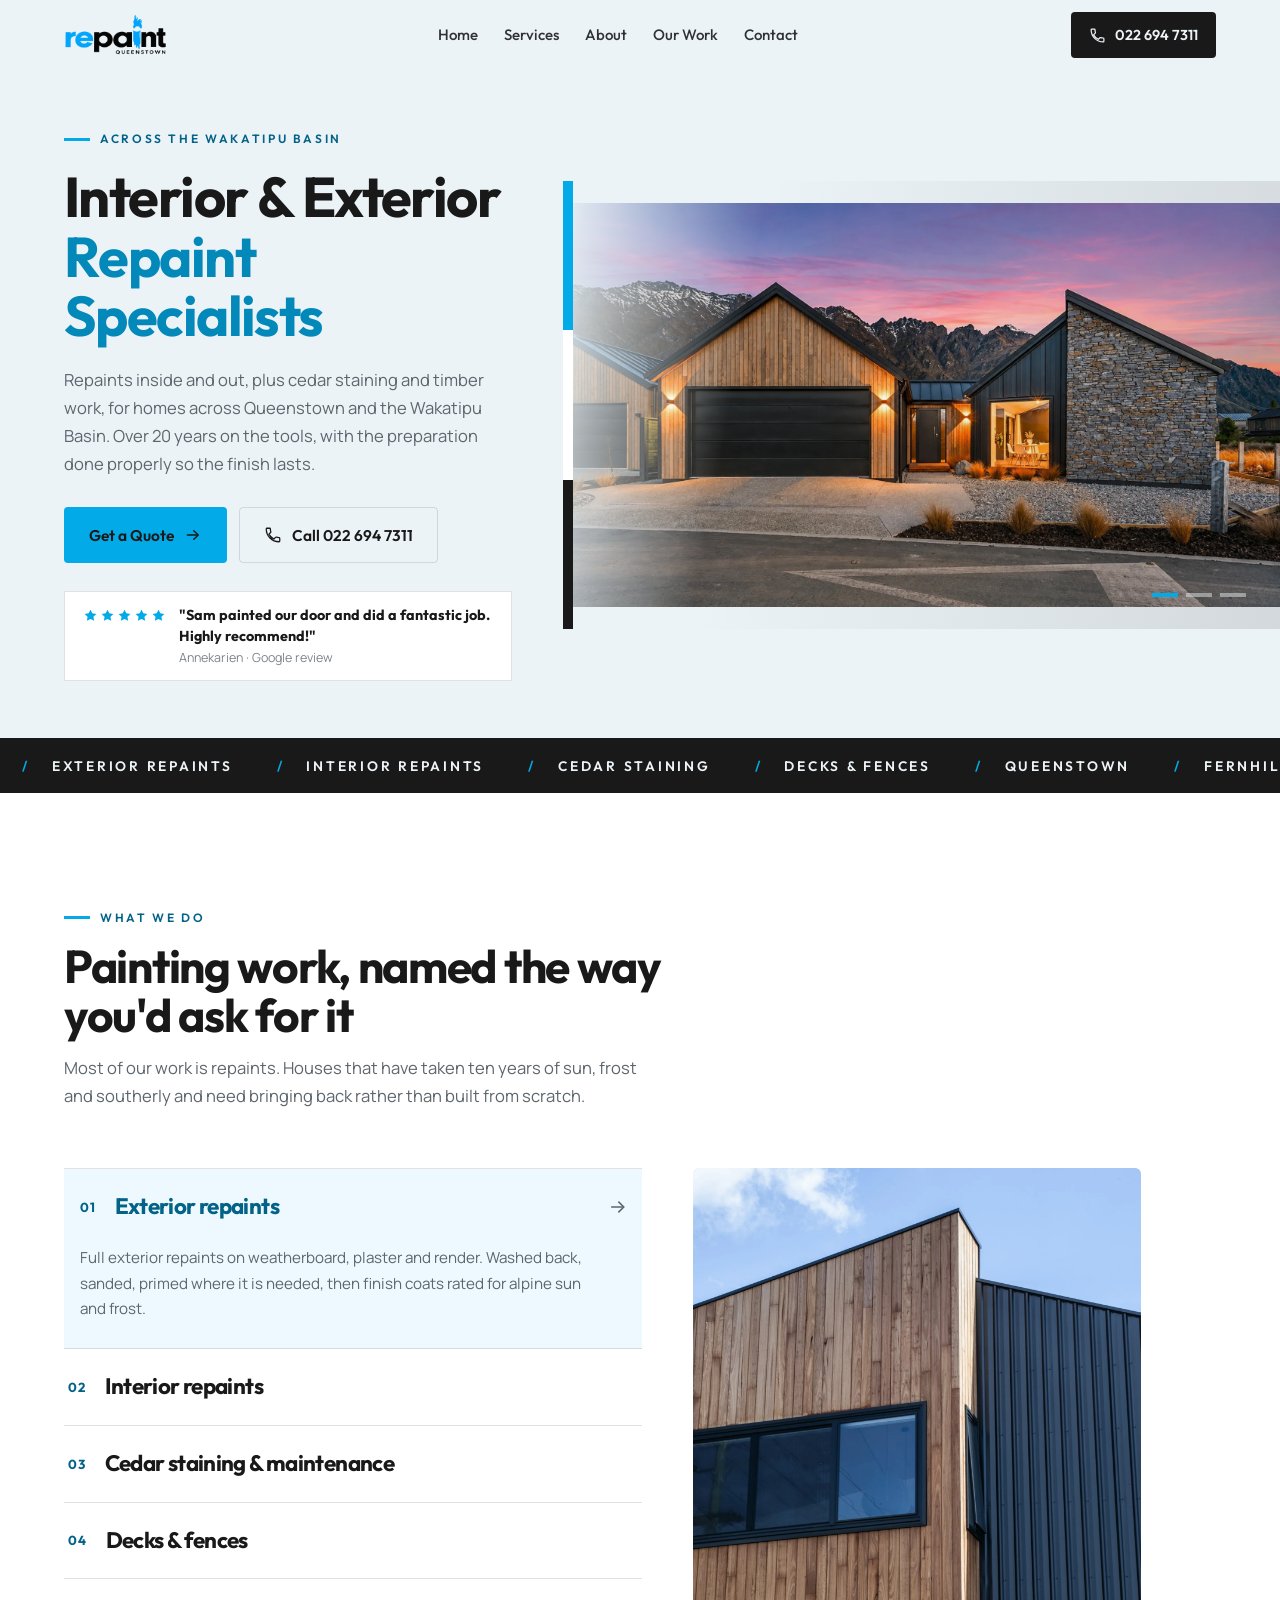
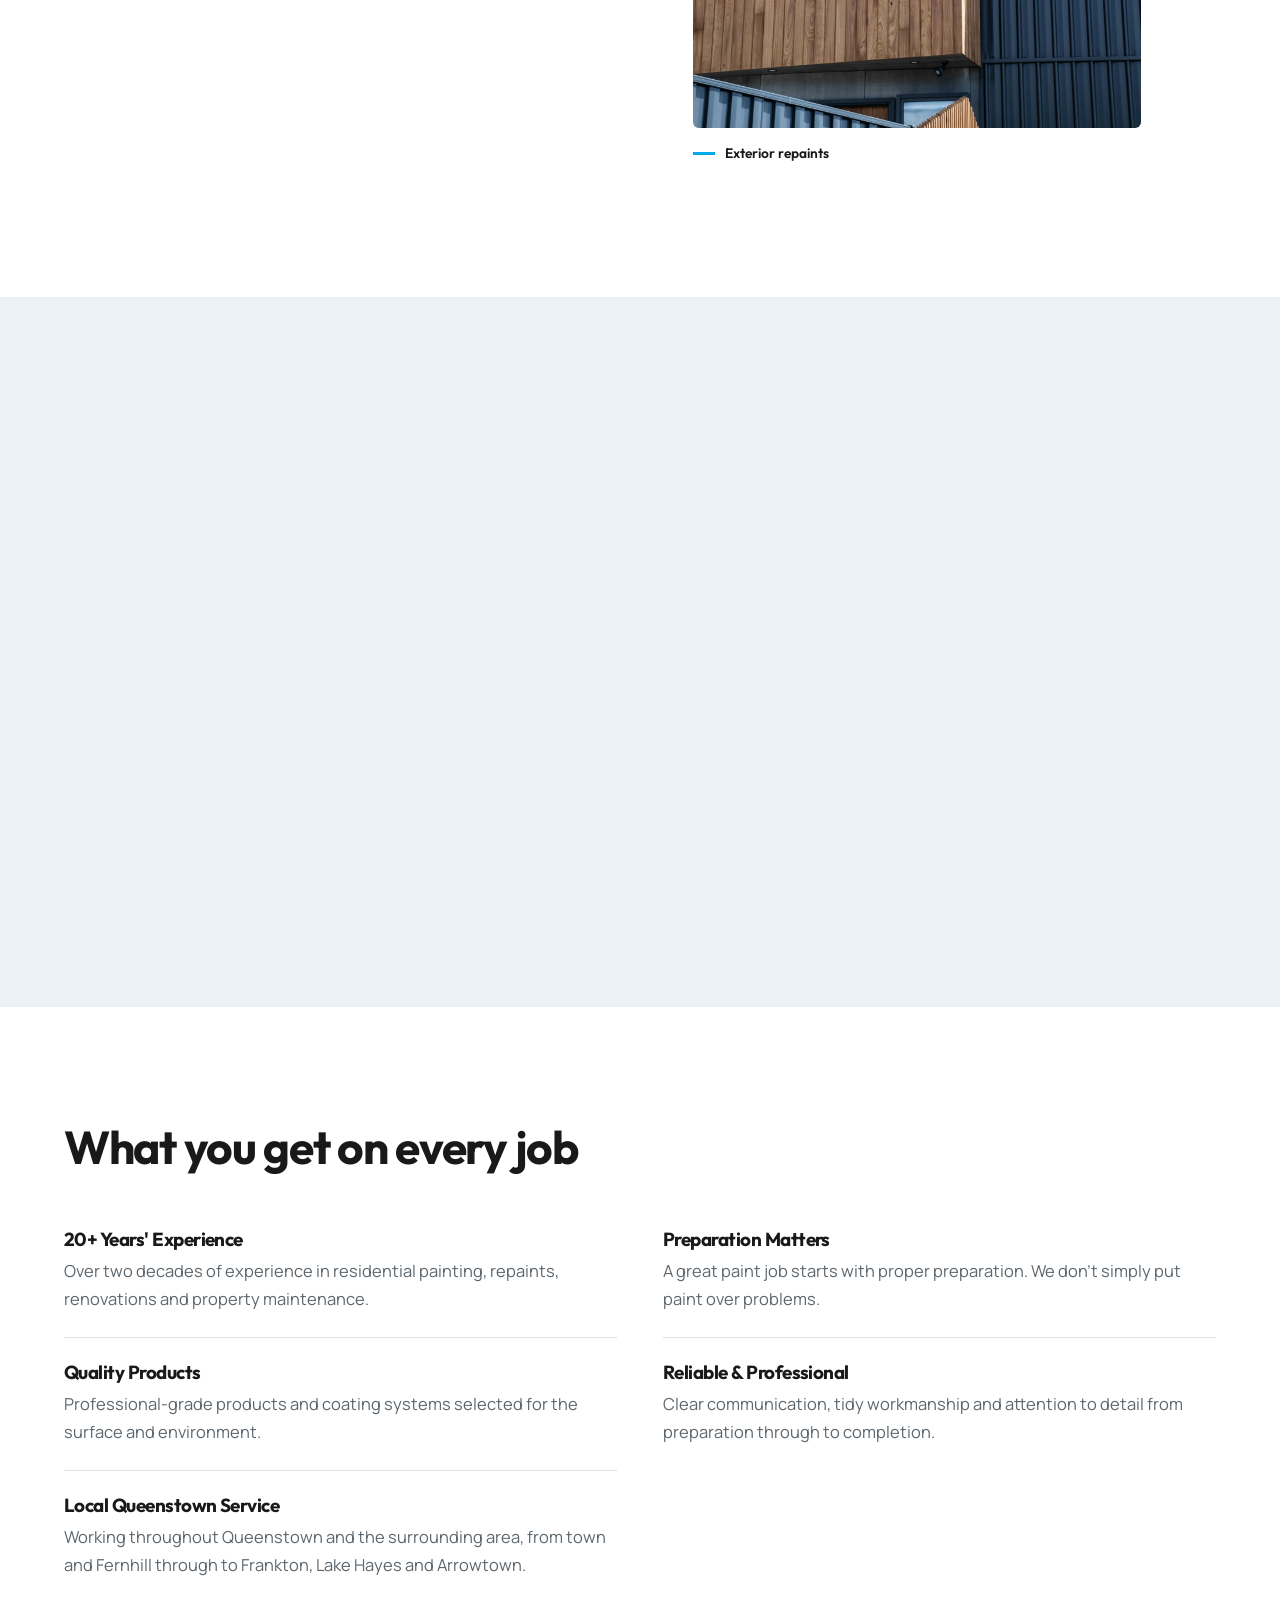
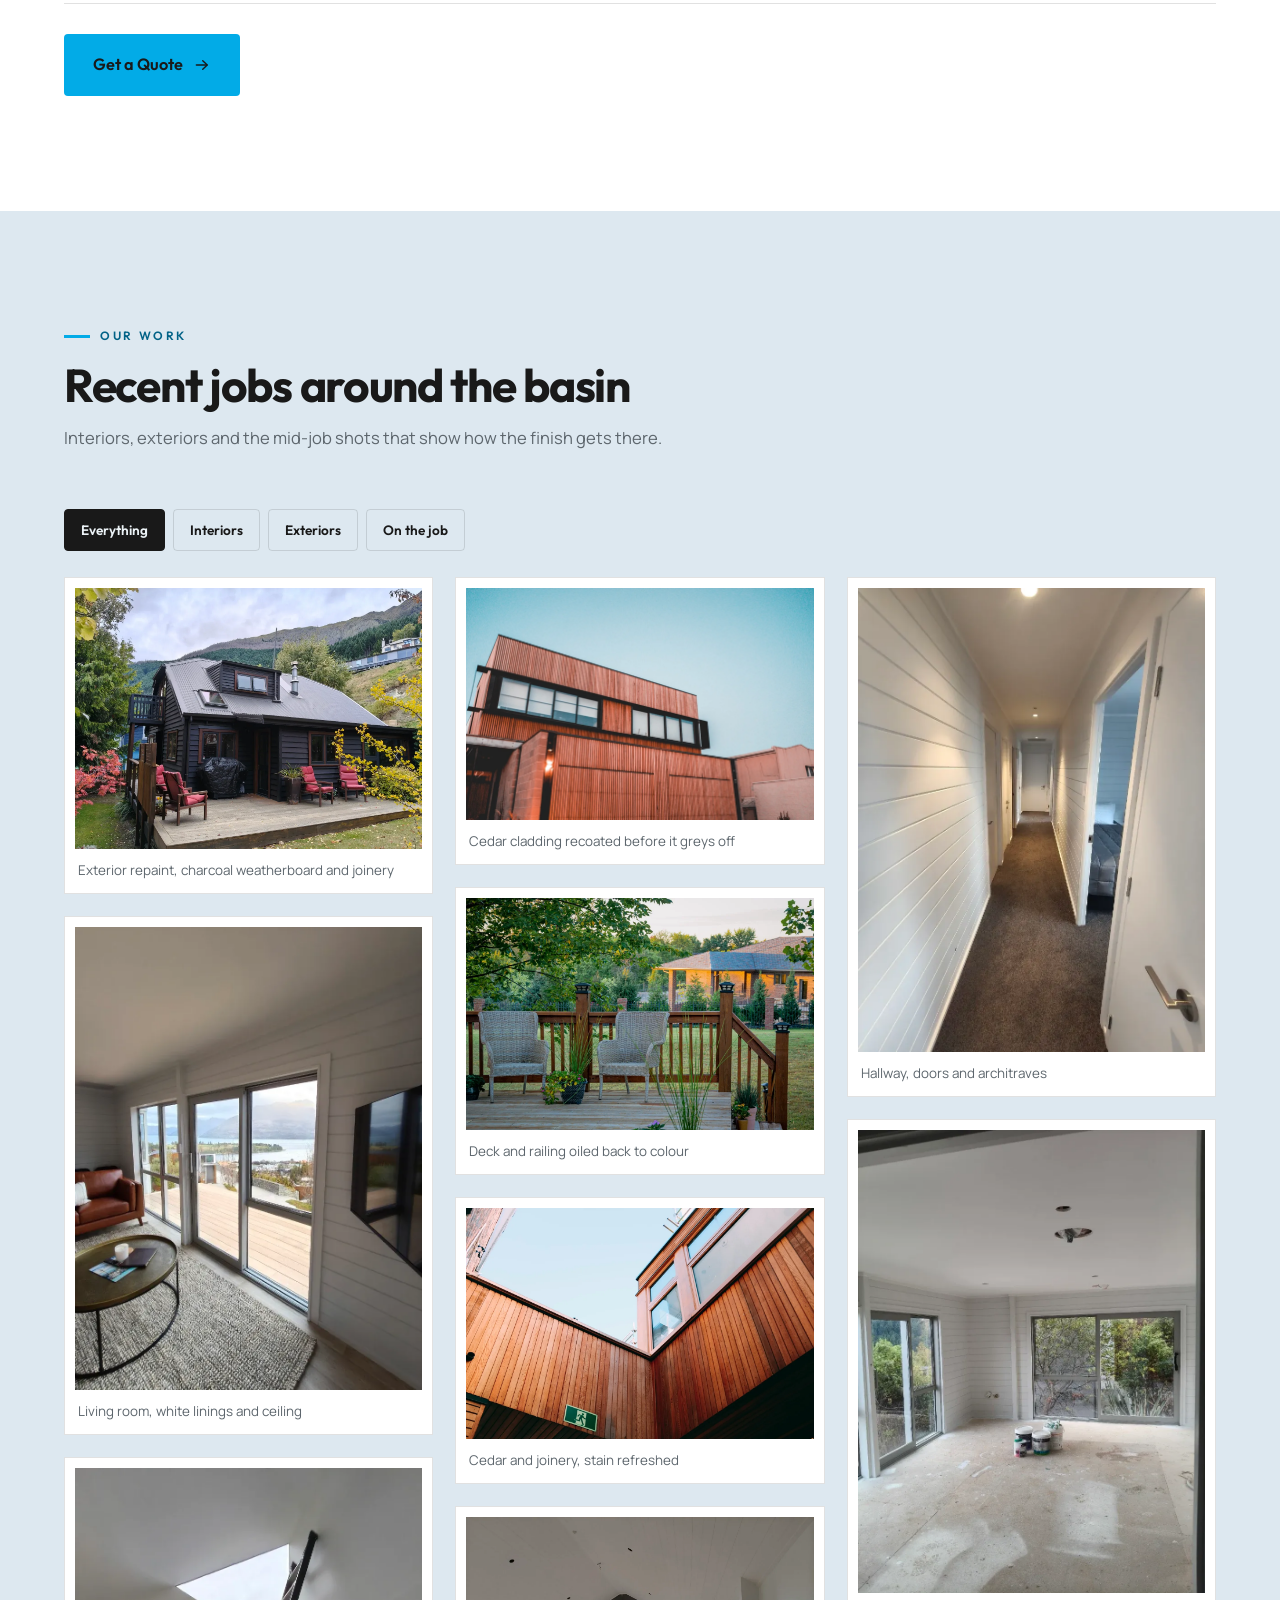
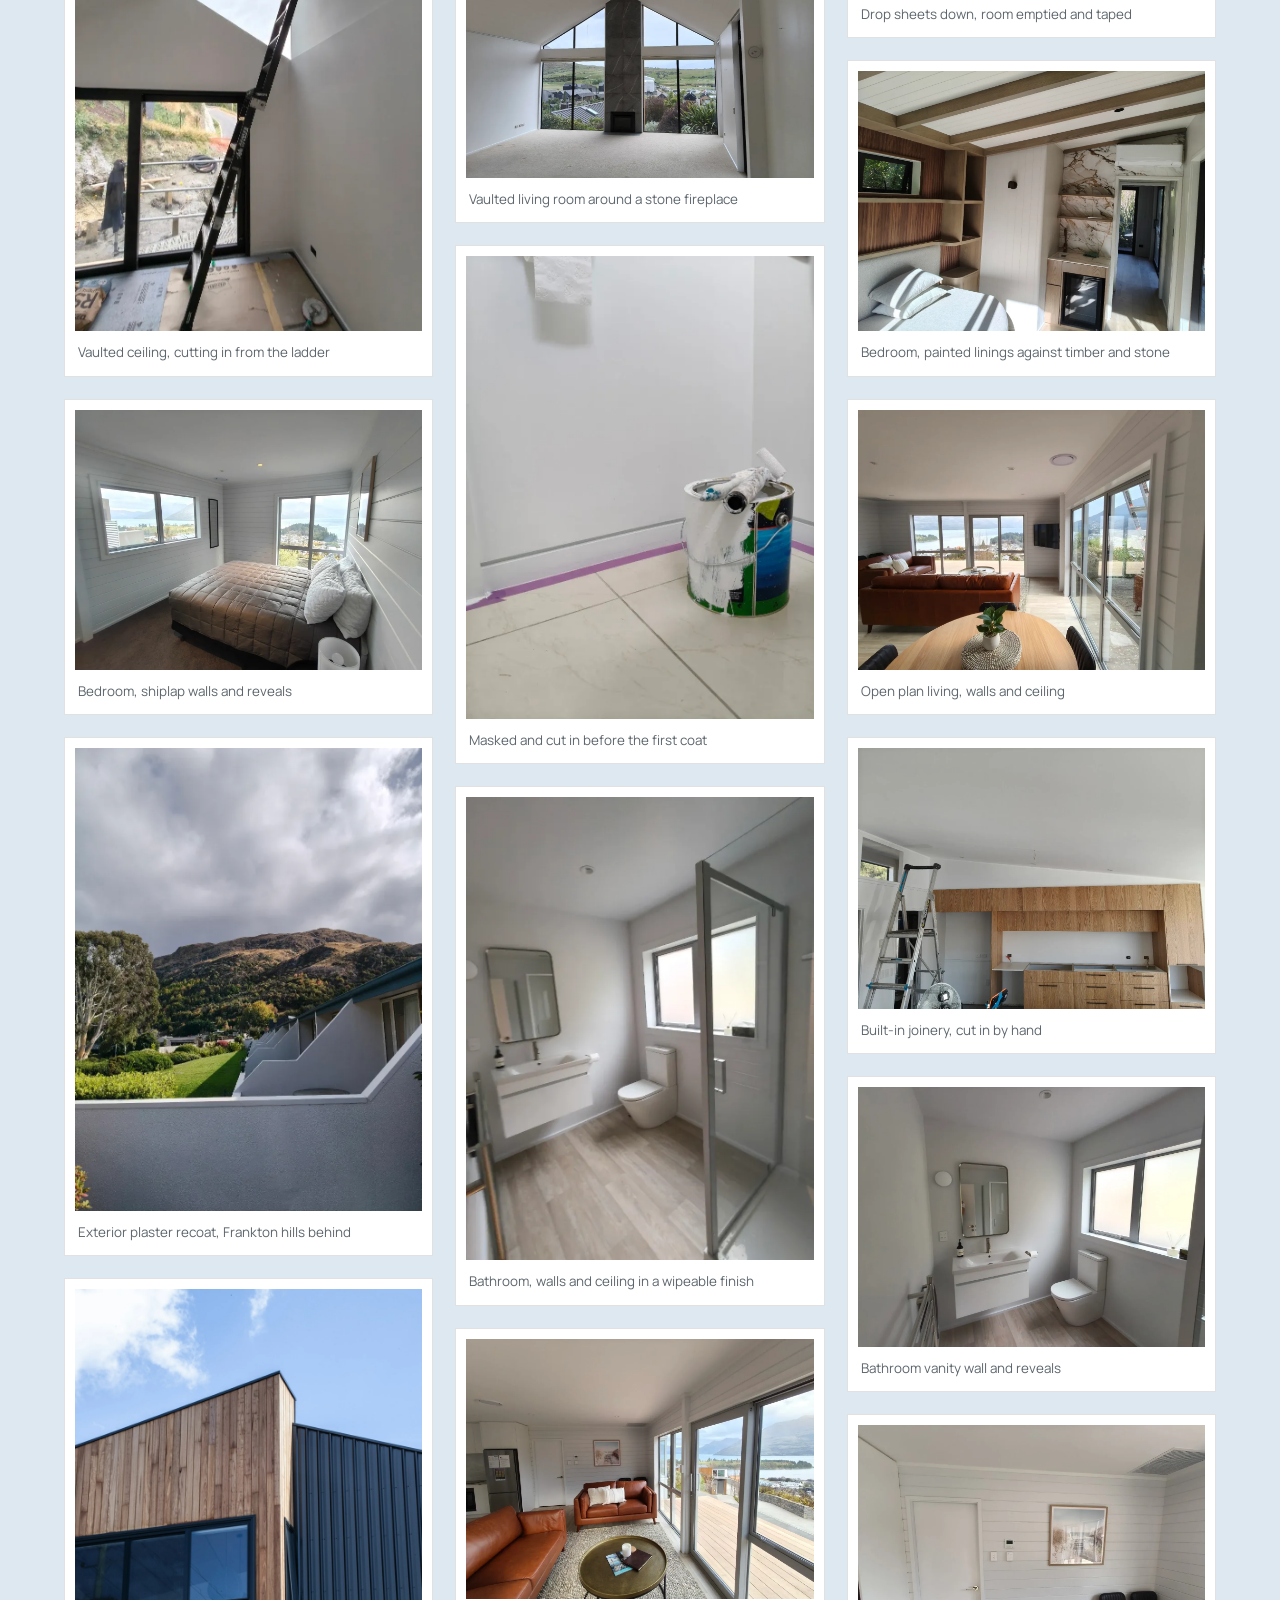
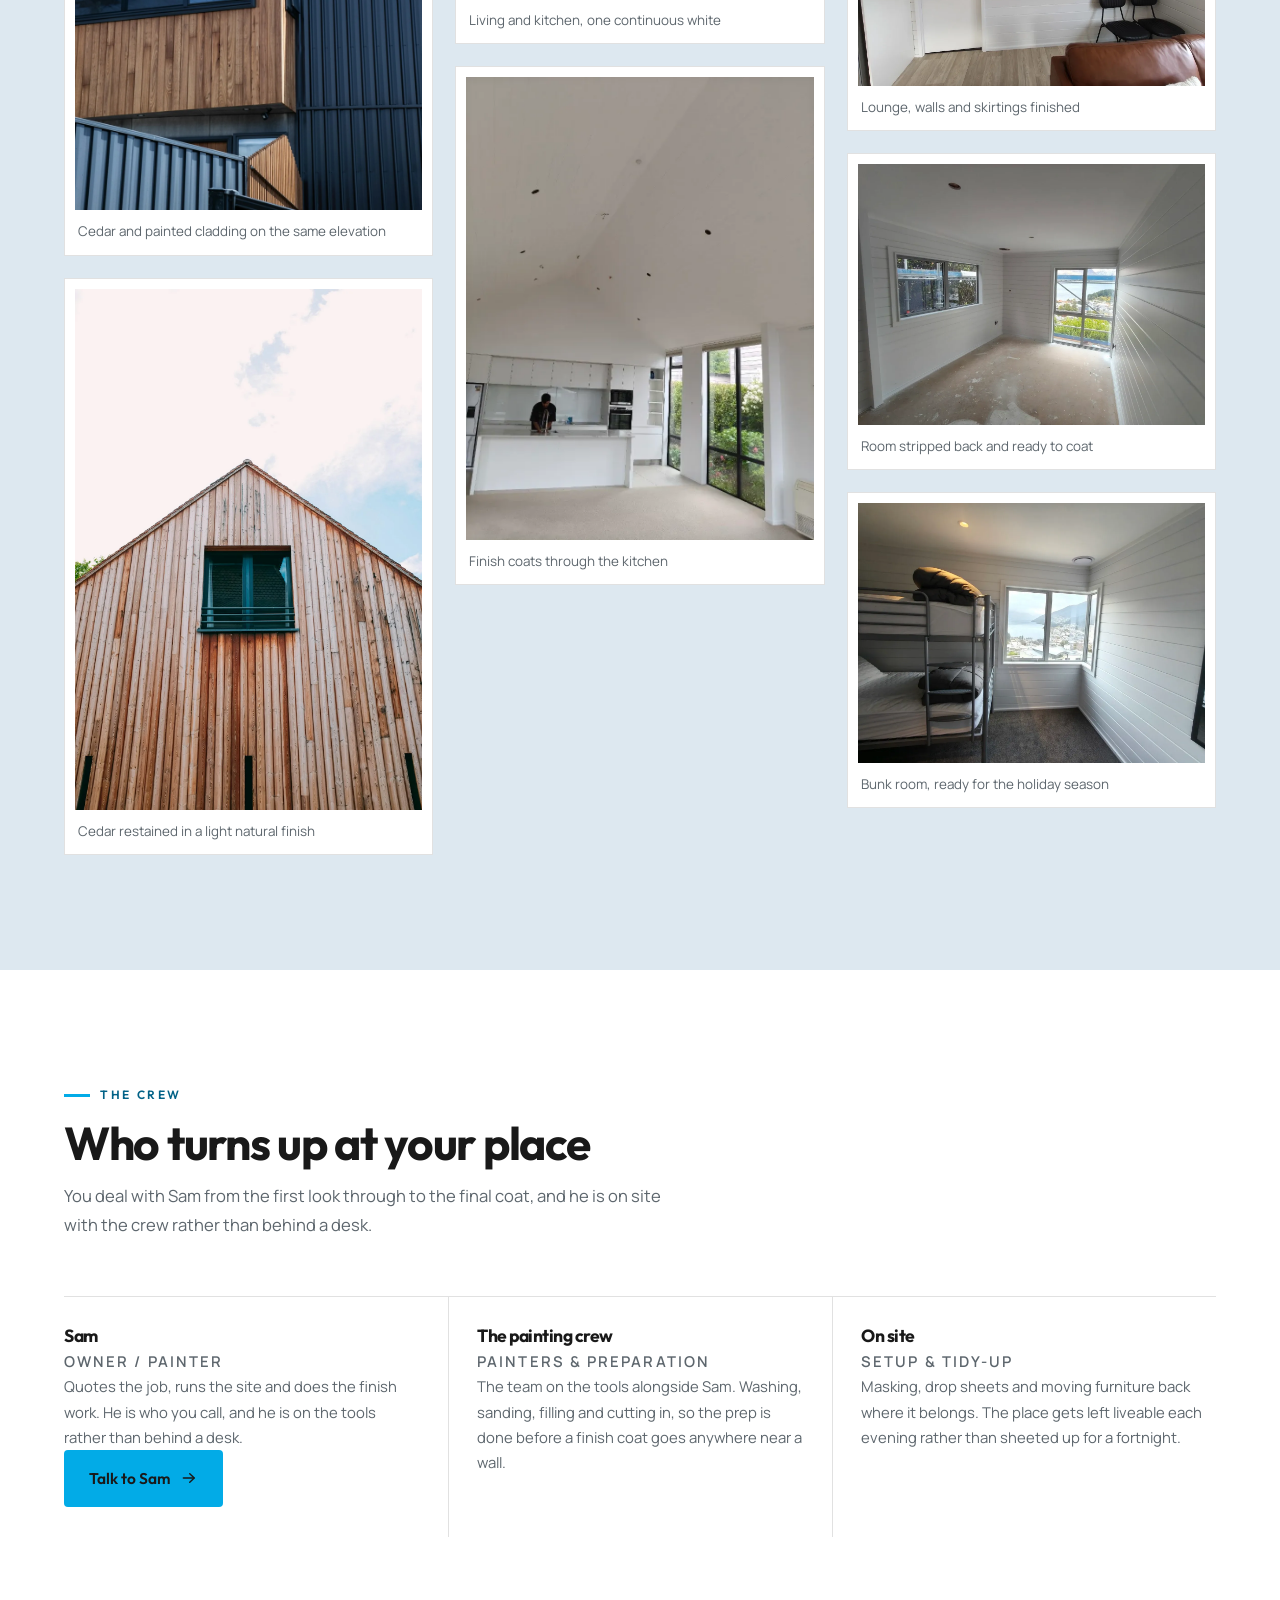
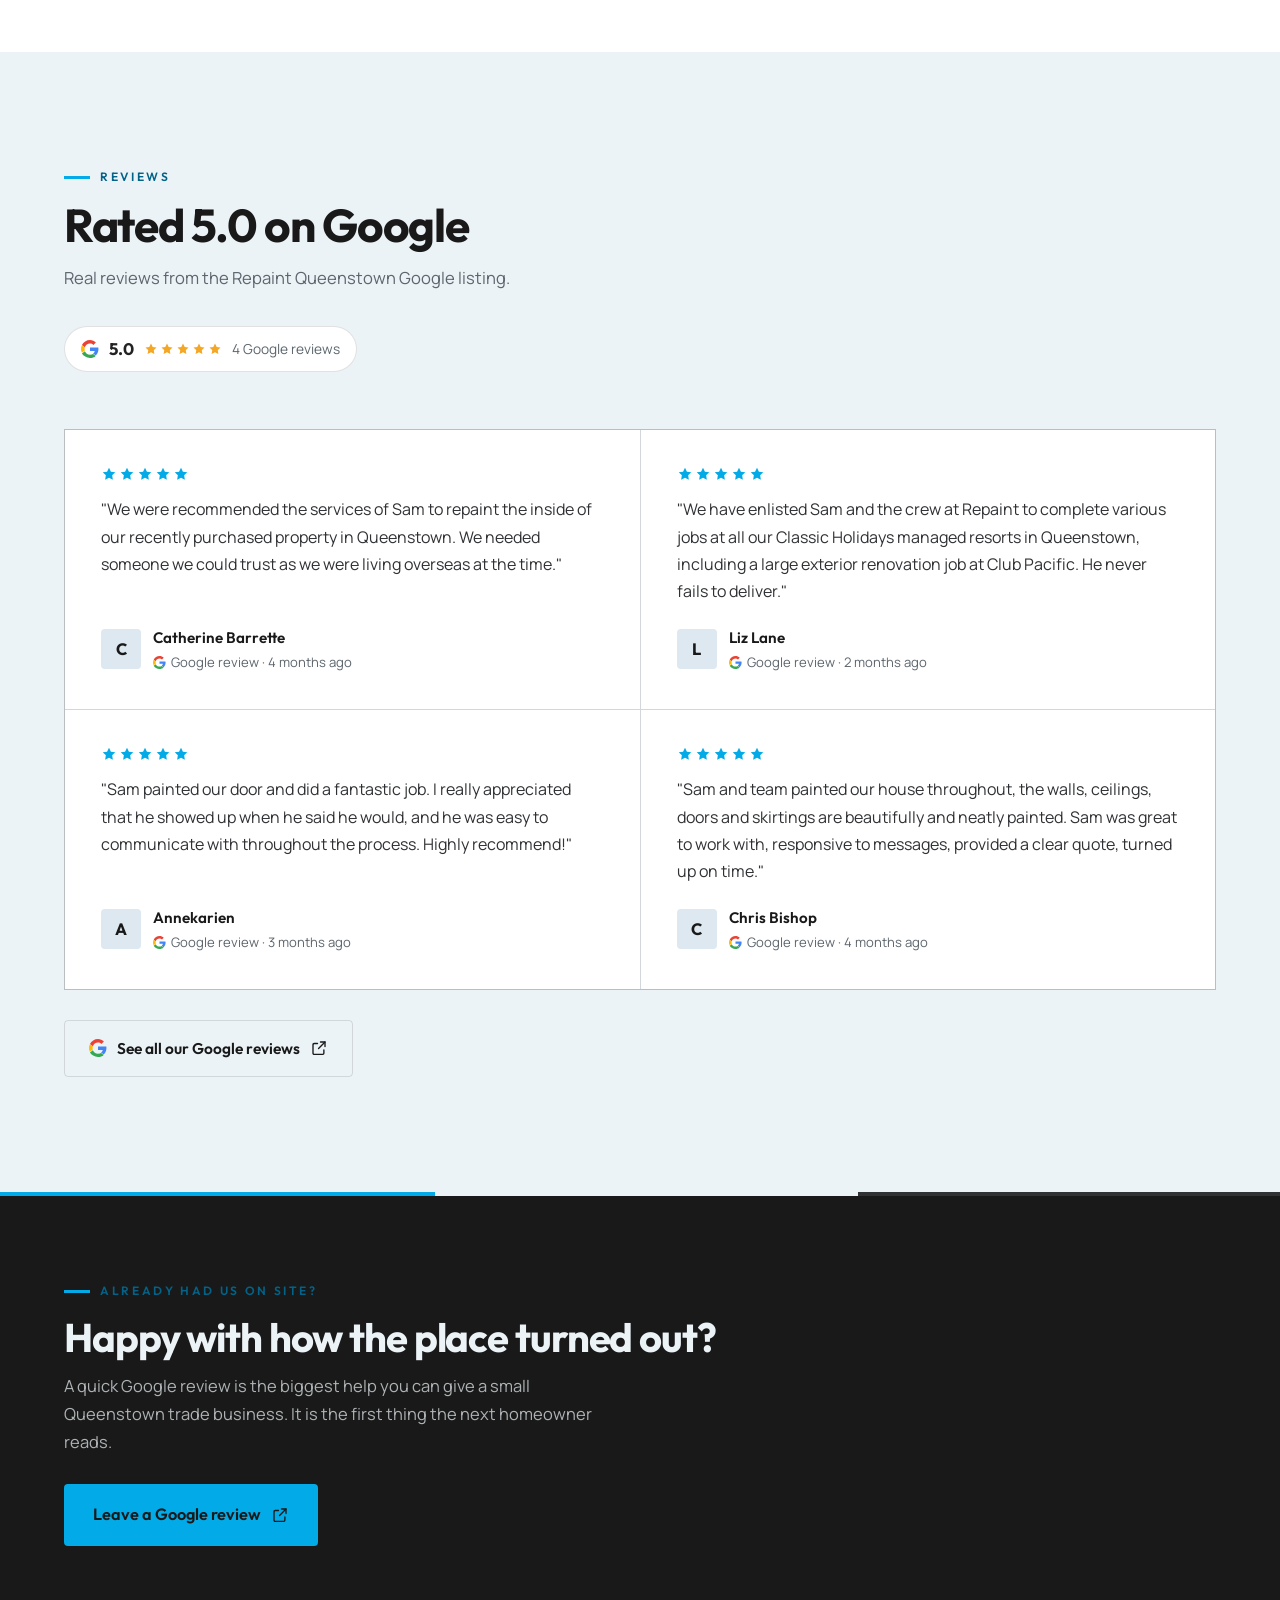
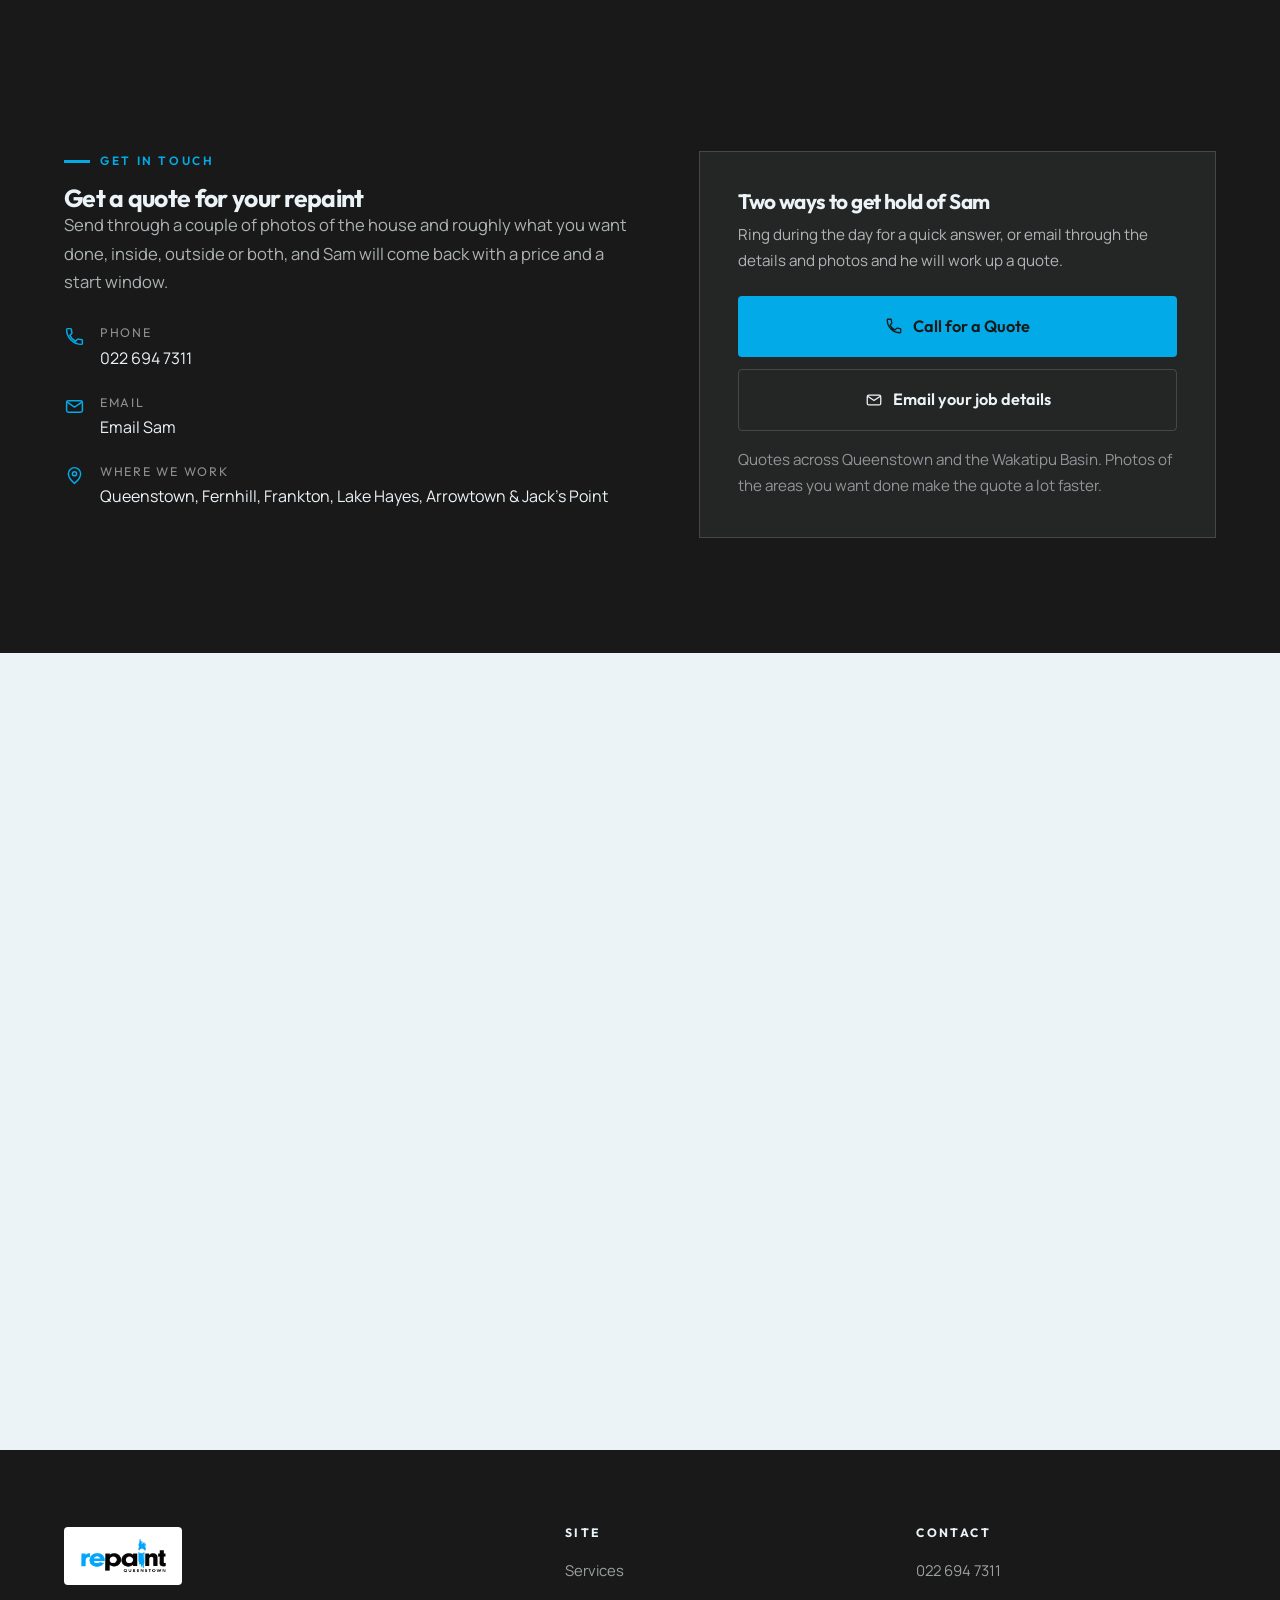
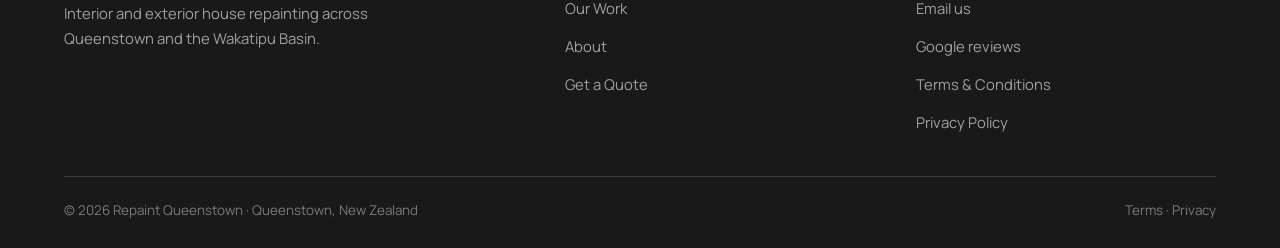
==== index.html @ 1157a4ae "Add the Google mark to the reviews badge, cards and click-through button Co-Authored-By: Claude Opus" ====
<!DOCTYPE html>
<html lang="en-NZ">
<head>
<meta charset="utf-8">
<meta name="viewport" content="width=device-width, initial-scale=1">
<title>Repaint Queenstown | House Painters, Queenstown</title>
<meta name="description" content="Interior and exterior house repaints across Queenstown and the Wakatipu. Proper prep, tidy sites and a written quote before anything starts. Call Sam on 022 694 7311.">
<meta name="theme-color" content="#02abe7">
<link rel="icon" href="img/favicon.png">
<link rel="apple-touch-icon" href="img/favicon.png">
<meta property="og:title" content="Repaint Queenstown | House Painters, Queenstown">
<meta property="og:description" content="Interior and exterior house repaints across Queenstown and the Wakatipu. Proper prep, tidy sites, written quotes.">
<meta property="og:type" content="website">
<meta property="og:image" content="https://repaint-queenstown-demo.vercel.app/img/og.jpg">
<link rel="preconnect" href="https://fonts.googleapis.com">
<link rel="preconnect" href="https://fonts.gstatic.com" crossorigin>
<link href="https://fonts.googleapis.com/css2?family=Manrope:wght@400;500;600;700&family=Outfit:wght@400;500;600;700;800&display=swap" rel="stylesheet">
<link rel="stylesheet" href="styles.css">
</head>
<body>

<!-- Opening animation -->
<div id="intro" aria-hidden="true">
  <div class="intro-mark">
    <img src="img/logo-dark.png" alt="" width="1200" height="472" style="height:clamp(46px,7vw,72px);width:auto;margin:0 auto">
    <div class="intro-rule"></div>
  </div>
</div>

<!-- Icon sprite -->
<svg width="0" height="0" style="position:absolute" aria-hidden="true" focusable="false">
  <symbol id="i-phone" viewBox="0 0 24 24" fill="none" stroke="currentColor" stroke-width="1.7" stroke-linecap="round" stroke-linejoin="round">
    <path d="M6.6 10.8a15.1 15.1 0 0 0 6.6 6.6l2.2-2.2a1 1 0 0 1 1-.25c1.1.37 2.3.57 3.6.57a1 1 0 0 1 1 1V20a1 1 0 0 1-1 1A17 17 0 0 1 3 4a1 1 0 0 1 1-1h3.5a1 1 0 0 1 1 1c0 1.3.2 2.5.57 3.6a1 1 0 0 1-.25 1L6.6 10.8z"/>
  </symbol>
  <symbol id="i-mail" viewBox="0 0 24 24" fill="none" stroke="currentColor" stroke-width="1.7" stroke-linecap="round" stroke-linejoin="round">
    <rect x="3" y="5.5" width="18" height="13" rx="2"/><path d="M3.6 7l8.4 5.6L20.4 7"/>
  </symbol>
  <symbol id="i-pin" viewBox="0 0 24 24" fill="none" stroke="currentColor" stroke-width="1.7" stroke-linecap="round" stroke-linejoin="round">
    <path d="M12 21s7-5.6 7-11a7 7 0 1 0-14 0c0 5.4 7 11 7 11z"/><circle cx="12" cy="10" r="2.4"/>
  </symbol>
  <symbol id="i-mountain" viewBox="0 0 24 24" fill="none" stroke="currentColor" stroke-width="1.7" stroke-linecap="round" stroke-linejoin="round">
    <path d="M2.5 19.5h19L14 6.5l-3.3 5.4-2.2-3.1-6 10.7z"/><path d="M11.4 10.6l2.6-1.2"/>
  </symbol>
  <symbol id="i-doc" viewBox="0 0 24 24" fill="none" stroke="currentColor" stroke-width="1.7" stroke-linecap="round" stroke-linejoin="round">
    <path d="M14 3H7a1.5 1.5 0 0 0-1.5 1.5v15A1.5 1.5 0 0 0 7 21h10a1.5 1.5 0 0 0 1.5-1.5V7.5L14 3z"/><path d="M13.8 3.2V7.5h4.4"/><path d="M9 12.5h6M9 16h4"/>
  </symbol>
  <symbol id="i-sparkle" viewBox="0 0 24 24" fill="none" stroke="currentColor" stroke-width="1.7" stroke-linecap="round" stroke-linejoin="round">
    <path d="M10 3l1.6 4.4L16 9l-4.4 1.6L10 15l-1.6-4.4L4 9l4.4-1.6L10 3z"/><path d="M18 14l.8 2.2 2.2.8-2.2.8L18 20l-.8-2.2-2.2-.8 2.2-.8L18 14z"/>
  </symbol>
  <symbol id="i-check" viewBox="0 0 24 24" fill="none" stroke="currentColor" stroke-width="1.9" stroke-linecap="round" stroke-linejoin="round">
    <circle cx="12" cy="12" r="9"/><path d="M8.2 12.4l2.5 2.5 5.1-5.4"/>
  </symbol>
  <symbol id="i-google" viewBox="0 0 48 48">
    <path fill="#4285F4" d="M46.5 24.5c0-1.6-.1-3.1-.4-4.5H24v9h12.7c-.5 2.9-2.1 5.3-4.5 7l7 5.4C43.6 37 46.5 31.3 46.5 24.5z"/>
    <path fill="#34A853" d="M24 48c6.2 0 11.4-2 15.2-5.5l-7-5.4c-2 1.3-4.6 2.1-8.2 2.1-6.4 0-11.8-3.7-13.7-9l-7.8 6C6.4 42.6 14.6 48 24 48z"/>
    <path fill="#FBBC05" d="M10.3 28.3c-.5-1.4-.8-2.9-.8-4.3s.3-3 .8-4.3l-7.8-6C.9 16.9 0 20.3 0 24s.9 7.1 2.5 10.3l7.8-6z"/>
    <path fill="#EA4335" d="M24 9.5c3.5 0 6.6 1.2 9 3.6l6.7-6.7C35.6 2.4 30.2 0 24 0 14.6 0 6.4 5.4 2.5 13.3l7.8 6C12.2 13.2 17.6 9.5 24 9.5z"/>
  </symbol>
  <symbol id="i-star" viewBox="0 0 24 24" fill="currentColor">
    <path d="M12 2.6l2.9 5.9 6.5.95-4.7 4.6 1.1 6.5-5.8-3-5.8 3 1.1-6.5-4.7-4.6 6.5-.95L12 2.6z"/>
  </symbol>
  <symbol id="i-roller" viewBox="0 0 24 24" fill="none" stroke="currentColor" stroke-width="1.8" stroke-linecap="round" stroke-linejoin="round">
    <rect x="3" y="4.5" width="11" height="5.5" rx="1.6"/><path d="M14 7.2h4.2a2 2 0 0 1 2 2v1.6a2 2 0 0 1-2 2h-4.6a1.6 1.6 0 0 0-1.6 1.6v1.1"/><rect x="10.2" y="15.5" width="4" height="5" rx="1.4"/>
  </symbol>
  <symbol id="i-arrow" viewBox="0 0 24 24" fill="none" stroke="currentColor" stroke-width="1.9" stroke-linecap="round" stroke-linejoin="round">
    <path d="M4.5 12h14"/><path d="M13 6.2l6 5.8-6 5.8"/>
  </symbol>
  <symbol id="i-external" viewBox="0 0 24 24" fill="none" stroke="currentColor" stroke-width="1.8" stroke-linecap="round" stroke-linejoin="round">
    <path d="M14 4h6v6"/><path d="M20 4l-8.6 8.6"/><path d="M18.5 14.5V19a1.5 1.5 0 0 1-1.5 1.5H5.5A1.5 1.5 0 0 1 4 19V7.5A1.5 1.5 0 0 1 5.5 6H10"/>
  </symbol>
  <symbol id="i-close" viewBox="0 0 24 24" fill="none" stroke="currentColor" stroke-width="1.8" stroke-linecap="round">
    <path d="M6 6l12 12M18 6L6 18"/>
  </symbol>
  <symbol id="i-fb" viewBox="0 0 24 24" fill="currentColor">
    <path d="M13.6 22v-8.1h2.7l.41-3.16H13.6V8.72c0-.92.25-1.54 1.57-1.54h1.68V4.35A22.4 22.4 0 0 0 14.4 4.2c-2.42 0-4.08 1.48-4.08 4.19v2.35H7.6v3.16h2.72V22h3.28z"/>
  </symbol>
  <symbol id="i-ig" viewBox="0 0 24 24" fill="none" stroke="currentColor" stroke-width="1.8">
    <rect x="3.2" y="3.2" width="17.6" height="17.6" rx="5"/><circle cx="12" cy="12" r="3.9"/><circle cx="17.1" cy="6.9" r="1.1" fill="currentColor" stroke="none"/>
  </symbol>
  <symbol id="i-tiktok" viewBox="0 0 24 24" fill="currentColor">
    <path d="M16.4 3h-2.9v12.3a2.35 2.35 0 1 1-1.9-2.3V9.9a5.55 5.55 0 1 0 4.8 5.5V9.4a6.6 6.6 0 0 0 3.8 1.22V7.7a3.83 3.83 0 0 1-3.8-3.8V3z"/>
  </symbol>
</svg>

<!-- Nav -->
<header class="nav">
  <div class="nav-inner">
    <a class="brand" href="index.html" aria-label="Repaint Queenstown home">
      <img class="brand-logo" src="img/logo.png" alt="Repaint Queenstown" width="1200" height="472">
    </a>
    <nav class="nav-links" aria-label="Primary">
      <a href="#top">Home</a>
      <a href="#services">Services</a>
      <a href="#about">About</a>
      <a href="#work">Our Work</a>
      <a href="#contact">Contact</a>
    </nav>
    <div class="nav-actions">
      <a class="nav-call" href="tel:+64226947311">
        <svg><use href="#i-phone"></use></svg><span>022 694 7311</span>
      </a>
      <button class="nav-toggle" type="button" aria-label="Open menu" aria-expanded="false" aria-controls="mobile-menu"><span></span></button>
    </div>
  </div>
</header>
<div class="mobile-menu" id="mobile-menu">
  <a href="#top">Home</a>
  <a href="#services">Services</a>
  <a href="#about">About</a>
  <a href="#work">Our Work</a>
  <a href="#contact">Get a Quote</a>
</div>

<!-- Hero -->
<section class="hero" id="top">
  <div class="hero-inner">
    <p class="eyebrow hero-eyebrow">Across the Wakatipu Basin</p>
    <h1>Interior &amp; Exterior <em>Repaint Specialists</em></h1>
    <p class="hero-sub">Repaints inside and out, plus cedar staining and timber work, for homes across Queenstown and the Wakatipu Basin. Over 20 years on the tools, with the preparation done properly so the finish lasts.</p>
    <div class="hero-cta">
      <a class="btn btn--primary" href="#contact">Get a Quote <svg><use href="#i-arrow"></use></svg></a>
      <a class="btn btn--outline" href="tel:+64226947311"><svg><use href="#i-phone"></use></svg> Call 022 694 7311</a>
    </div>
    <div class="rating-badge">
      <span class="stars" aria-hidden="true">
        <svg><use href="#i-star"></use></svg><svg><use href="#i-star"></use></svg><svg><use href="#i-star"></use></svg><svg><use href="#i-star"></use></svg><svg><use href="#i-star"></use></svg>
      </span>
      <span class="rating-text" data-review-rotator><b class="rb-quote">"Sam painted our door and did a fantastic job. Highly recommend!"</b>
        <small class="rb-who">Annekarien · Google review</small>
      </span>
    </div>
  </div>
  <div class="hero-media">
    <div class="hero-slides" aria-hidden="true">
      <div class="hero-slide is-active">
        <img src="img/hero-main.webp" alt="Repainted home in Queenstown at dusk" fetchpriority="high" width="1900" height="1069">
      </div>
      <div class="hero-slide">
        <img src="img/feature-1.webp" alt="Repainted exterior with dark cladding and timber entry" loading="lazy" width="1600" height="1067">
      </div>
      <div class="hero-slide">
        <img src="img/feature-2.webp" alt="Freshly painted home exterior in Queenstown" loading="lazy" width="1600" height="1067">
      </div>
    </div>
    <span class="hero-rail" aria-hidden="true"><i></i><i></i><i></i></span>
    <span class="hero-scrim" aria-hidden="true"></span>
    <div class="hero-dots" role="tablist" aria-label="Hero images">
      <button type="button" class="is-active" aria-label="Show image 1"></button>
      <button type="button" aria-label="Show image 2"></button>
      <button type="button" aria-label="Show image 3"></button>
    </div>
  </div>
</section>

<!-- Marquee -->
<div class="marquee" aria-hidden="true">
  <div class="marquee-track" id="marquee-track"></div>
</div>

<!-- Services -->
<section class="section section--bone" id="services">
  <div class="container">
    <div class="section-head reveal">
      <p class="eyebrow">What we do</p>
      <h2>Painting work, named the way you'd ask for it</h2>
      <p class="lede">Most of our work is repaints. Houses that have taken ten years of sun, frost and southerly and need bringing back rather than built from scratch.</p>
    </div>
    <div class="services-grid">
      <div class="service-list reveal" id="service-list">
        <button class="service-row is-active" type="button" data-img="0" aria-expanded="true">
          <span class="service-num">01</span>
          <h3>Exterior repaints</h3>
          <svg class="service-go"><use href="#i-arrow"></use></svg>
          <p class="service-copy">Full exterior repaints on weatherboard, plaster and render. Washed back, sanded, primed where it is needed, then finish coats rated for alpine sun and frost.</p>
        </button>
        <button class="service-row" type="button" data-img="1" aria-expanded="false">
          <span class="service-num">02</span>
          <h3>Interior repaints</h3>
          <svg class="service-go"><use href="#i-arrow"></use></svg>
          <p class="service-copy">Walls, ceilings, doors and skirtings repainted room by room. Furniture covered and shifted back, and rooms handed over clean rather than left for you to sort.</p>
        </button>
        <button class="service-row" type="button" data-img="2" aria-expanded="false">
          <span class="service-num">03</span>
          <h3>Cedar staining &amp; maintenance</h3>
          <svg class="service-go"><use href="#i-arrow"></use></svg>
          <p class="service-copy">Restaining cedar cladding, soffits and joinery. There is a lot of cedar in the basin and it needs recoating on its own cycle, so we wash it back and put fresh stain on before it goes grey.</p>
        </button>
        <button class="service-row" type="button" data-img="3" aria-expanded="false">
          <span class="service-num">04</span>
          <h3>Decks &amp; fences</h3>
          <svg class="service-go"><use href="#i-arrow"></use></svg>
          <p class="service-copy">Decks, railings and fences cleaned back and recoated in oil or stain, so the timber stops drying out and the whole place lifts with it.</p>
        </button>
      </div>
      <div class="service-media reveal">
        <div class="service-media-frame" id="service-media">
          <img class="is-active" src="img/stock-hero-cedar-render.webp" alt="Exterior with painted dark cladding and stained cedar on the same house" loading="lazy" width="1600" height="1067">
          <img src="img/int-living-lake.webp" alt="Interior repaint in a living room looking over the lake" loading="lazy" width="1360" height="1020">
          <img src="img/stock-cedar-vertical.webp" alt="Vertical cedar boards in a light natural stain" loading="lazy" width="1200" height="800">
          <img src="img/stock-deck.webp" alt="Timber deck and railing recoated in a natural finish" loading="lazy" width="1200" height="800">
        </div>
        <p class="service-media-caption"><b id="service-caption">Exterior repaints</b></p>
      </div>
    </div>
  </div>
</section>

<!-- Work -->
<section class="section" id="about">
  <div class="container">
    <div class="about-grid">
      <div class="about-media reveal">
        <img src="img/stock-hero-alpine.webp" alt="Repainted home with the mountains behind it" loading="lazy" width="1600" height="1067">
        <span class="about-tag">Based in Queenstown</span>
      </div>
      <div class="reveal">
        <p class="eyebrow">About us</p>
        <h2>20+ years painting Queenstown homes</h2>
        <p>Proudly providing professional painting and decorating services to homeowners and property owners throughout Queenstown and the surrounding area. Over two decades of experience in residential painting, repaints, renovations and property maintenance.</p>
        <p>A great paint job starts with proper preparation. We don't simply put paint over problems. Professional-grade products and coating systems are selected for the surface and the environment they have to stand up to.</p>
        <ul class="checklist">
          <li><svg><use href="#i-check"></use></svg><span>Clear communication and tidy workmanship</span></li>
          <li><svg><use href="#i-check"></use></svg><span>Attention to detail from preparation through to completion</span></li>
          <li><svg><use href="#i-check"></use></svg><span>Local Queenstown service across the Wakatipu Basin</span></li>
        </ul>
        <a class="btn btn--primary" href="#contact">Get a Quote <svg><use href="#i-arrow"></use></svg></a>
      </div>
    </div>
  </div>
</section>

<!-- About -->
<section class="section section--bone" id="why">
  <div class="container">
    <div class="section-head reveal">
      <h2>What you get on every job</h2>
    </div>
    <div class="why-grid">
      <div class="why-item reveal">
        <h3>20+ Years' Experience</h3>
        <p>Over two decades of experience in residential painting, repaints, renovations and property maintenance.</p>
      </div>
      <div class="why-item reveal">
        <h3>Preparation Matters</h3>
        <p>A great paint job starts with proper preparation. We don't simply put paint over problems.</p>
      </div>
      <div class="why-item reveal">
        <h3>Quality Products</h3>
        <p>Professional-grade products and coating systems selected for the surface and environment.</p>
      </div>
      <div class="why-item reveal">
        <h3>Reliable &amp; Professional</h3>
        <p>Clear communication, tidy workmanship and attention to detail from preparation through to completion.</p>
      </div>
      <div class="why-item reveal">
        <h3>Local Queenstown Service</h3>
        <p>Working throughout Queenstown and the surrounding area, from town and Fernhill through to Frankton, Lake Hayes and Arrowtown.</p>
      </div>
      <div class="why-cta reveal">
        <a class="btn btn--primary btn--lg" href="#contact">Get a Quote <svg><use href="#i-arrow"></use></svg></a>
      </div>
    </div>
  </div>
</section>

<!-- About -->
<section class="section section--bone2" id="work">
  <div class="container">
    <div class="section-head reveal">
      <p class="eyebrow">Our work</p>
      <h2>Recent jobs around the basin</h2>
      <p class="lede">Interiors, exteriors and the mid-job shots that show how the finish gets there.</p>
    </div>
    <div class="gallery-filters reveal" role="group" aria-label="Filter our work">
      <button class="filter-btn is-active" type="button" data-filter="all">Everything</button>
      <button class="filter-btn" type="button" data-filter="interior">Interiors</button>
      <button class="filter-btn" type="button" data-filter="exterior">Exteriors</button>
      <button class="filter-btn" type="button" data-filter="job">On the job</button>
    </div>
    <div class="gallery reveal" id="gallery">
      <figure data-cat="exterior"><img src="img/ext-black-house.webp" alt="Charcoal weatherboard home with deck after an exterior repaint" loading="lazy"><figcaption>Exterior repaint, charcoal weatherboard and joinery</figcaption></figure>
      <figure data-cat="interior"><img src="img/int-living-lake.webp" alt="Living room with tan leather sofa and lake view" loading="lazy"><figcaption>Living room, white linings and ceiling</figcaption></figure>
      <figure data-cat="job"><img src="img/job-vault-ladder.webp" alt="Ladder set against a vaulted ceiling mid-paint" loading="lazy"><figcaption>Vaulted ceiling, cutting in from the ladder</figcaption></figure>
      <figure data-cat="interior"><img src="img/int-bed-lake.webp" alt="Bedroom with shiplap walls and a lake view" loading="lazy"><figcaption>Bedroom, shiplap walls and reveals</figcaption></figure>
      <figure data-cat="exterior"><img src="img/ext-grey-apartments.webp" alt="Grey exterior plaster walls with the hills behind" loading="lazy"><figcaption>Exterior plaster recoat, Frankton hills behind</figcaption></figure>
      <figure data-cat="exterior"><img src="img/stock-hero-cedar-render.webp" alt="Stained cedar alongside painted dark cladding" loading="lazy"><figcaption>Cedar and painted cladding on the same elevation</figcaption></figure>
      <figure data-cat="exterior"><img src="img/stock-cedar-vertical.webp" alt="Vertical cedar boards in a light natural stain" loading="lazy"><figcaption>Cedar restained in a light natural finish</figcaption></figure>
      <figure data-cat="exterior"><img src="img/stock-ext-cedar-dark.webp" alt="Warm stained cedar cladding on a modern home" loading="lazy"><figcaption>Cedar cladding recoated before it greys off</figcaption></figure>
      <figure data-cat="exterior"><img src="img/stock-deck.webp" alt="Timber deck and railing recoated in a natural finish" loading="lazy"><figcaption>Deck and railing oiled back to colour</figcaption></figure>
      <figure data-cat="exterior"><img src="img/stock-cedar-windows.webp" alt="Cedar cladding and joinery on a modern house" loading="lazy"><figcaption>Cedar and joinery, stain refreshed</figcaption></figure>
      <figure data-cat="interior"><img src="img/int-living-fire.webp" alt="Vaulted living room with stone fireplace and mountain outlook" loading="lazy"><figcaption>Vaulted living room around a stone fireplace</figcaption></figure>
      <figure data-cat="job"><img src="img/job-prep-bucket.webp" alt="Paint kit and masking tape line in a corner mid-job" loading="lazy"><figcaption>Masked and cut in before the first coat</figcaption></figure>
      <figure data-cat="interior"><img src="img/int-bath-vanity.webp" alt="Bathroom with vanity, mirror and freshly painted walls" loading="lazy"><figcaption>Bathroom, walls and ceiling in a wipeable finish</figcaption></figure>
      <figure data-cat="interior"><img src="img/int-living-kitchen.webp" alt="Open living and kitchen area with lake view" loading="lazy"><figcaption>Living and kitchen, one continuous white</figcaption></figure>
      <figure data-cat="job"><img src="img/job-kitchen-painter.webp" alt="Painter working through a kitchen under a vaulted ceiling" loading="lazy"><figcaption>Finish coats through the kitchen</figcaption></figure>
      <figure data-cat="interior"><img src="img/int-hallway.webp" alt="Hallway with white walls and doors" loading="lazy"><figcaption>Hallway, doors and architraves</figcaption></figure>
      <figure data-cat="job"><img src="img/job-drop-sheets.webp" alt="Empty room with drop sheets down mid-repaint" loading="lazy"><figcaption>Drop sheets down, room emptied and taped</figcaption></figure>
      <figure data-cat="interior"><img src="img/int-bed-timber.webp" alt="Bedroom with timber joinery, stone and painted linings" loading="lazy"><figcaption>Bedroom, painted linings against timber and stone</figcaption></figure>
      <figure data-cat="interior"><img src="img/int-open-plan.webp" alt="Open plan dining and living space with lake view" loading="lazy"><figcaption>Open plan living, walls and ceiling</figcaption></figure>
      <figure data-cat="job"><img src="img/job-study-ladder.webp" alt="Built-in study joinery with a ladder alongside" loading="lazy"><figcaption>Built-in joinery, cut in by hand</figcaption></figure>
      <figure data-cat="interior"><img src="img/int-bath-mirror.webp" alt="Bathroom vanity and mirror with painted walls" loading="lazy"><figcaption>Bathroom vanity wall and reveals</figcaption></figure>
      <figure data-cat="interior"><img src="img/int-lounge-art.webp" alt="Lounge with framed art and white painted walls" loading="lazy"><figcaption>Lounge, walls and skirtings finished</figcaption></figure>
      <figure data-cat="job"><img src="img/job-empty-room.webp" alt="Empty room mid-job with drop sheets and lake view" loading="lazy"><figcaption>Room stripped back and ready to coat</figcaption></figure>
      <figure data-cat="interior"><img src="img/int-bunk-room.webp" alt="Bunk room painted white with a lake view" loading="lazy"><figcaption>Bunk room, ready for the holiday season</figcaption></figure>
    </div>
  </div>
</section>

<!-- Crew -->
<section class="section section--bone" id="crew">
  <div class="container">
    <div class="section-head reveal">
      <p class="eyebrow">The crew</p>
      <h2>Who turns up at your place</h2>
      <p class="lede">You deal with Sam from the first look through to the final coat, and he is on site with the crew rather than behind a desk.</p>
    </div>
    <div class="crew-grid">
      <article class="crew-card reveal">
        <h3>Sam</h3>
        <p class="crew-role">Owner / Painter</p>
        <p>Quotes the job, runs the site and does the finish work. He is who you call, and he is on the tools rather than behind a desk.</p>
        <a class="btn btn--primary" href="#contact">Talk to Sam <svg><use href="#i-arrow"></use></svg></a>
      </article>
      <article class="crew-card reveal">
        <h3>The painting crew</h3>
        <p class="crew-role">Painters &amp; Preparation</p>
        <p>The team on the tools alongside Sam. Washing, sanding, filling and cutting in, so the prep is done before a finish coat goes anywhere near a wall.</p>
      </article>
      <article class="crew-card reveal">
        <h3>On site</h3>
        <p class="crew-role">Setup &amp; Tidy-up</p>
        <p>Masking, drop sheets and moving furniture back where it belongs. The place gets left liveable each evening rather than sheeted up for a fortnight.</p>
      </article>
    </div>
  </div>
</section>

<!-- Reviews -->
<section class="section" id="reviews">
  <div class="container">
    <div class="section-head reveal">
      <p class="eyebrow">Reviews</p>
      <h2>Rated 5.0 on Google</h2>
      <p class="lede">Real reviews from the Repaint Queenstown Google listing.</p>
      <a class="gbadge" href="https://www.google.com/maps/search/?api=1&amp;query=Repaint+Queenstown+Queenstown+New+Zealand" target="_blank" rel="noopener" aria-label="Rated 5.0 from 4 Google reviews. Opens the Google listing.">
        <svg class="gmark" aria-hidden="true"><use href="#i-google"></use></svg>
        <b>5.0</b>
        <span class="gstars" aria-hidden="true"><svg><use href="#i-star"></use></svg><svg><use href="#i-star"></use></svg><svg><use href="#i-star"></use></svg><svg><use href="#i-star"></use></svg><svg><use href="#i-star"></use></svg></span>
        <span class="gcount">4 Google reviews</span>
      </a>
    </div>
    <div class="reviews-grid">
      <article class="review-card reveal">
        <div class="review-stars" aria-label="5 out of 5">
          <svg><use href="#i-star"></use></svg><svg><use href="#i-star"></use></svg><svg><use href="#i-star"></use></svg><svg><use href="#i-star"></use></svg><svg><use href="#i-star"></use></svg>
        </div>
        <p>"We were recommended the services of Sam to repaint the inside of our recently purchased property in Queenstown. We needed someone we could trust as we were living overseas at the time."</p>
        <div class="review-meta">
          <span class="review-initial" aria-hidden="true">C</span>
          <span>
            <span class="review-name">Catherine Barrette</span>
            <span class="review-sub"><svg class="gmark gmark--sm" aria-hidden="true"><use href="#i-google"></use></svg>Google review · 4 months ago</span>
          </span>
        </div>
      </article>
      <article class="review-card reveal">
        <div class="review-stars" aria-label="5 out of 5">
          <svg><use href="#i-star"></use></svg><svg><use href="#i-star"></use></svg><svg><use href="#i-star"></use></svg><svg><use href="#i-star"></use></svg><svg><use href="#i-star"></use></svg>
        </div>
        <p>"We have enlisted Sam and the crew at Repaint to complete various jobs at all our Classic Holidays managed resorts in Queenstown, including a large exterior renovation job at Club Pacific. He never fails to deliver."</p>
        <div class="review-meta">
          <span class="review-initial" aria-hidden="true">L</span>
          <span>
            <span class="review-name">Liz Lane</span>
            <span class="review-sub"><svg class="gmark gmark--sm" aria-hidden="true"><use href="#i-google"></use></svg>Google review · 2 months ago</span>
          </span>
        </div>
      </article>
      <article class="review-card reveal">
        <div class="review-stars" aria-label="5 out of 5">
          <svg><use href="#i-star"></use></svg><svg><use href="#i-star"></use></svg><svg><use href="#i-star"></use></svg><svg><use href="#i-star"></use></svg><svg><use href="#i-star"></use></svg>
        </div>
        <p>"Sam painted our door and did a fantastic job. I really appreciated that he showed up when he said he would, and he was easy to communicate with throughout the process. Highly recommend!"</p>
        <div class="review-meta">
          <span class="review-initial" aria-hidden="true">A</span>
          <span>
            <span class="review-name">Annekarien</span>
            <span class="review-sub"><svg class="gmark gmark--sm" aria-hidden="true"><use href="#i-google"></use></svg>Google review · 3 months ago</span>
          </span>
        </div>
      </article>
      <article class="review-card reveal">
        <div class="review-stars" aria-label="5 out of 5">
          <svg><use href="#i-star"></use></svg><svg><use href="#i-star"></use></svg><svg><use href="#i-star"></use></svg><svg><use href="#i-star"></use></svg><svg><use href="#i-star"></use></svg>
        </div>
        <p>"Sam and team painted our house throughout, the walls, ceilings, doors and skirtings are beautifully and neatly painted. Sam was great to work with, responsive to messages, provided a clear quote, turned up on time."</p>
        <div class="review-meta">
          <span class="review-initial" aria-hidden="true">C</span>
          <span>
            <span class="review-name">Chris Bishop</span>
            <span class="review-sub"><svg class="gmark gmark--sm" aria-hidden="true"><use href="#i-google"></use></svg>Google review · 4 months ago</span>
          </span>
        </div>
      </article>
    </div>
    <div class="reviews-actions reveal">
      <a class="btn btn--outline" href="https://www.google.com/maps/search/?api=1&query=Repaint+Queenstown+Queenstown+New+Zealand" target="_blank" rel="noopener"><svg class="gmark" aria-hidden="true"><use href="#i-google"></use></svg> See all our Google reviews <svg><use href="#i-external"></use></svg></a>
    </div>
  </div>
</section>

<!-- Leave a review banner -->
<section class="review-banner">
  <div class="container reveal">
    <p class="eyebrow">Already had us on site?</p>
    <h2>Happy with how the place turned out?</h2>
    <p>A quick Google review is the biggest help you can give a small Queenstown trade business. It is the first thing the next homeowner reads.</p>
    <a class="btn btn--primary btn--lg" href="https://www.google.com/maps/search/?api=1&query=Repaint+Queenstown+Queenstown+New+Zealand" target="_blank" rel="noopener">Leave a Google review <svg><use href="#i-external"></use></svg></a>
  </div>
</section>

<!-- Contact -->
<section class="section section--dark" id="contact">
  <div class="container">
    <div class="contact-grid">
      <div class="reveal">
        <p class="eyebrow">Get in touch</p>
        <h2>Get a quote for your repaint</h2>
        <p class="lede">Send through a couple of photos of the house and roughly what you want done, inside, outside or both, and Sam will come back with a price and a start window.</p>
        <ul class="contact-rows">
          <li>
            <svg><use href="#i-phone"></use></svg>
            <div><span class="label">Phone</span><a href="tel:+64226947311">022 694 7311</a></div>
          </li>
          <li>
            <svg><use href="#i-mail"></use></svg>
            <div><span class="label">Email</span><a href="#" data-gmail data-user="repaintqueenstown" data-domain="gmail.com" data-su="Repaint%20quote%20enquiry" data-body="Hi%20Sam%2C%0A%0AI%27d%20like%20a%20quote%20for%20a%20repaint.%0A%0AAddress%3A%0AInside%2C%20outside%20or%20both%3A%0ARough%20timing%3A%0A%0AThanks%2C">Email Sam</a></div>
          </li>
          <li>
            <svg><use href="#i-pin"></use></svg>
            <div><span class="label">Where we work</span><span class="value">Queenstown, Fernhill, Frankton, Lake Hayes, Arrowtown &amp; Jack's Point</span></div>
          </li>
        </ul>
      </div>
      <div class="contact-panel reveal">
        <h3>Two ways to get hold of Sam</h3>
        <p>Ring during the day for a quick answer, or email through the details and photos and he will work up a quote.</p>
        <div class="contact-buttons">
          <a class="btn btn--primary btn--lg" href="tel:+64226947311"><svg><use href="#i-phone"></use></svg> Call for a Quote</a>
          <a class="btn btn--ghost btn--lg" href="#" data-gmail data-user="repaintqueenstown" data-domain="gmail.com" data-su="Repaint%20quote%20enquiry" data-body="Hi%20Sam%2C%0A%0AI%27d%20like%20a%20quote%20for%20a%20repaint.%0A%0AAddress%3A%0AInside%2C%20outside%20or%20both%3A%0ARough%20timing%3A%0A%0AThanks%2C"><svg><use href="#i-mail"></use></svg> Email your job details</a>
        </div>
        <p class="contact-fine">Quotes across Queenstown and the Wakatipu Basin. Photos of the areas you want done make the quote a lot faster.</p>
      </div>
    </div>
  </div>
</section>

<!-- Map -->
<section class="section section--tight">
  <div class="container">
    <div class="section-head reveal">
      <p class="eyebrow">Where to find us</p>
      <h2>Working across the Wakatipu Basin</h2>
    </div>
    <div class="map-wrap reveal">
      <iframe title="Map of Repaint Queenstown, Queenstown, New Zealand" src="https://www.google.com/maps?q=Repaint+Queenstown,+Queenstown,+New+Zealand&output=embed" loading="lazy" referrerpolicy="no-referrer-when-downgrade" allowfullscreen></iframe>
    </div>
  </div>
</section>

<!-- Footer -->
<footer class="footer">
  <div class="container">
    <div class="footer-grid">
      <div>
        <a class="brand footer-brand" href="index.html" aria-label="Repaint Queenstown home">
          <img class="brand-logo" src="img/logo.png" alt="Repaint Queenstown" width="1200" height="472" loading="lazy">
        </a>
        <p>Interior and exterior house repainting across Queenstown and the Wakatipu Basin.</p>
      </div>
      <div>
        <h4>Site</h4>
        <ul class="footer-links">
          <li><a href="#services">Services</a></li>
          <li><a href="#work">Our Work</a></li>
          <li><a href="#about">About</a></li>
          <li><a href="#contact">Get a Quote</a></li>
        </ul>
      </div>
      <div>
        <h4>Contact</h4>
        <ul class="footer-links">
          <li><a href="tel:+64226947311">022 694 7311</a></li>
          <li><a href="#" data-gmail data-user="repaintqueenstown" data-domain="gmail.com" data-su="Repaint%20quote%20enquiry" data-body="Hi%20Sam%2C%0A%0AI%27d%20like%20a%20quote%20for%20a%20repaint.%0A%0AThanks%2C">Email us</a></li>
          <li><a href="https://www.google.com/maps/search/?api=1&query=Repaint+Queenstown+Queenstown+New+Zealand" target="_blank" rel="noopener">Google reviews</a></li>
          <li><a href="terms.html">Terms &amp; Conditions</a></li>
          <li><a href="privacy.html">Privacy Policy</a></li>
        </ul>
      </div>
    </div>
    <div class="footer-bottom">
      <span>&copy; <span data-year>2026</span> Repaint Queenstown · Queenstown, New Zealand</span>
      <span><a href="terms.html">Terms</a> · <a href="privacy.html">Privacy</a></span>
    </div>
  </div>
</footer>

<!-- Lightbox -->
<div class="lightbox" id="lightbox" role="dialog" aria-modal="true" aria-label="Job photo">
  <button class="lightbox-close" type="button" id="lightbox-close" aria-label="Close"><svg><use href="#i-close"></use></svg></button>
  <img id="lightbox-img" alt="">
  <p class="lightbox-cap" id="lightbox-cap"></p>
</div>

<script src="script.js"></script>
</body>
</html>
---- styles.css ----
/* Repaint Queenstown
   Palette straight off the brand mark: sky blue #4EAAE1, off-black #191919,
   cool white #ECF3F7. One accent, neutral ground, no glows.
   Display: Outfit · Body: Manrope */

:root {
  --ink: #191919;
  --ink-2: #232323;
  --ink-3: #2f3134;
  --paper: #ecf3f7;
  --paper-2: #ffffff;
  --paper-3: #dde8f0;
  --blue: #02abe7;        /* the wordmark blue */
  --blue-deep: #0289ba;
  --blue-ink: #026287;    /* small text on white */
  --blue-wash: #d8f0fb;
  --text: #232323;
  --muted: #5d666d;
  --muted-light: rgba(236, 243, 247, 0.7);
  --line: rgba(25, 25, 25, 0.13);
  --line-light: rgba(236, 243, 247, 0.16);
  --radius: 4px;
  --radius-lg: 6px;
  --shadow: 0 24px 60px -34px rgba(25, 25, 25, 0.55);
  --shadow-sm: 0 12px 30px -20px rgba(25, 25, 25, 0.5);
  --wrap: 1280px;
  --pad: clamp(20px, 5vw, 64px);
  --sec: clamp(64px, 9vw, 132px);
  --ease: cubic-bezier(0.16, 1, 0.3, 1);
}

* { box-sizing: border-box; }
html { -webkit-text-size-adjust: 100%; scroll-behavior: smooth; }
body {
  margin: 0;
  background: var(--paper);
  color: var(--text);
  font-family: "Manrope", -apple-system, BlinkMacSystemFont, "Segoe UI", sans-serif;
  font-size: 16.5px;
  line-height: 1.7;
  overflow-x: hidden;
  -webkit-font-smoothing: antialiased;
}
img { max-width: 100%; display: block; image-orientation: from-image; }
a { color: inherit; text-decoration: none; }
ul { margin: 0; padding: 0; list-style: none; }
p { margin: 0 0 1rem; }
h1, h2, h3, h4 {
  font-family: "Outfit", system-ui, sans-serif;
  color: var(--ink);
  margin: 0;
  line-height: 1.06;
  letter-spacing: -0.028em;
  font-weight: 700;
}
:focus-visible { outline: 2px solid var(--blue-deep); outline-offset: 3px; }

.container { width: 100%; max-width: var(--wrap); margin: 0 auto; padding-left: var(--pad); padding-right: var(--pad); }
.section { padding-top: var(--sec); padding-bottom: var(--sec); }
.section--tight { padding-top: clamp(40px, 6vw, 76px); padding-bottom: clamp(48px, 7vw, 90px); }
.section--bone { background: var(--paper-2); }
.section--bone2 { background: var(--paper-3); }
.section--dark { background: var(--ink); color: var(--muted-light); }
.section--dark h2, .section--dark h3 { color: var(--paper); }

.eyebrow {
  display: flex; align-items: center; gap: 10px;
  font-family: "Outfit", sans-serif; font-weight: 600;
  font-size: 12px; letter-spacing: 0.22em; text-transform: uppercase;
  color: var(--blue-ink); margin: 0 0 14px;
}
.eyebrow::before { content: ""; width: 26px; height: 3px; background: var(--blue); flex: none; }
.section--dark .eyebrow { color: var(--blue); }
.lede { font-size: 1.04rem; color: var(--muted); max-width: 60ch; }
.section--dark .lede { color: var(--muted-light); }
.badge-note {
  display: inline-block; font-family: "Outfit", sans-serif; font-weight: 600;
  font-size: 11px; letter-spacing: 0.16em; text-transform: uppercase;
  color: var(--ink); background: var(--blue-wash);
  border: 1px solid rgba(2, 137, 186, 0.28); padding: 5px 11px; margin-bottom: 14px;
}
.section-head { max-width: 62ch; margin-bottom: clamp(32px, 4.5vw, 58px); }
.section-head h2 { font-size: clamp(1.9rem, 3.6vw, 2.9rem); margin-bottom: 14px; }

/* ---------- buttons ---------- */
.btn {
  display: inline-flex; align-items: center; justify-content: center; gap: 10px;
  font-family: "Outfit", sans-serif; font-weight: 600; font-size: 0.97rem;
  padding: 14px 24px; min-height: 52px; border: 1.5px solid transparent;
  border-radius: var(--radius); cursor: pointer;
  transition: transform 0.25s var(--ease), background 0.25s var(--ease), color 0.25s var(--ease), border-color 0.25s var(--ease);
}
.btn svg { width: 18px; height: 18px; flex: none; }
.btn--primary { background: var(--blue); color: var(--ink); }
.btn--primary:hover { background: var(--blue-deep); color: var(--paper); }
.btn--ink { background: var(--ink); color: var(--paper); }
.btn--ink:hover { background: var(--ink-3); }
.btn--ghost { background: transparent; color: var(--paper); border-color: var(--line-light); }
.btn--ghost:hover { border-color: var(--blue); color: var(--blue); }
.btn--outline { background: transparent; color: var(--ink); border-color: var(--line); }
.btn--outline:hover { border-color: var(--ink); }
.btn--lg { min-height: 58px; padding: 16px 28px; font-size: 1.02rem; }
.btn:active { transform: translateY(1px); }

/* ---------- intro ---------- */
#intro {
  position: fixed; inset: 0; z-index: 200; background: var(--ink);
  display: flex; align-items: center; justify-content: center;
  transition: opacity 0.7s var(--ease), visibility 0.7s;
}
#intro.is-done { opacity: 0; visibility: hidden; }
.intro-mark { text-align: center; color: var(--paper); }
.intro-mark b { font-family: "Outfit", sans-serif; font-size: clamp(20px, 3.6vw, 30px); font-weight: 700; letter-spacing: -0.02em; }
.intro-rule { height: 3px; width: 0; background: var(--blue); margin: 14px auto 0; animation: introRule 1s var(--ease) forwards 0.25s; }
@keyframes introRule { to { width: 130px; } }

/* ---------- nav ---------- */
.nav {
  position: sticky; top: 0; z-index: 60;
  background: rgba(236, 243, 247, 0.86); backdrop-filter: blur(12px);
  border-bottom: 1px solid transparent; transition: border-color 0.3s, background 0.3s;
}
.nav.is-solid { border-color: var(--line); background: rgba(236, 243, 247, 0.96); }
.nav-inner {
  width: 100%; max-width: var(--wrap); margin: 0 auto;
  padding: 12px var(--pad); display: flex; align-items: center; justify-content: space-between; gap: 20px;
}
.brand { display: inline-flex; align-items: center; gap: 12px; }
/* the wordmark is black and blue, so on the dark footer it sits on its own white card */
.brand-logo { height: 40px; width: auto; display: block; }
.footer-brand { background: var(--paper-2); padding: 12px 16px; border-radius: var(--radius); }
.footer-brand .brand-logo { height: 34px; }
@media (max-width: 760px) { .brand-logo { height: 32px; } }
.brand-mark {
  width: 42px; height: 42px; flex: none; display: grid; place-items: center;
  background: var(--blue); color: var(--ink); border-radius: var(--radius);
}
.brand-mark svg { width: 23px; height: 23px; }
.brand-name { display: block; font-family: "Outfit", sans-serif; font-weight: 700; font-size: 1.02rem; letter-spacing: -0.02em; color: var(--ink); }
.brand-sub { display: block; font-size: 10.5px; letter-spacing: 0.2em; text-transform: uppercase; color: var(--muted); }
.nav-links { display: flex; align-items: center; gap: 26px; }
.nav-links a { font-family: "Outfit", sans-serif; font-weight: 500; font-size: 0.94rem; color: var(--ink-3); position: relative; padding: 6px 0; }
.nav-links a::after { content: ""; position: absolute; left: 0; right: 100%; bottom: 0; height: 2px; background: var(--blue); transition: right 0.3s var(--ease); }
.nav-links a:hover::after { right: 0; }
.nav-actions { display: flex; align-items: center; gap: 10px; }
.nav-call {
  display: inline-flex; align-items: center; gap: 9px; background: var(--ink); color: var(--paper);
  font-family: "Outfit", sans-serif; font-weight: 600; font-size: 0.9rem;
  padding: 11px 18px; min-height: 46px; border-radius: var(--radius); transition: background 0.25s var(--ease);
}
.nav-call svg { width: 17px; height: 17px; }
.nav-call:hover { background: var(--blue); color: var(--ink); }
.nav-toggle {
  display: none; width: 48px; height: 48px; align-items: center; justify-content: center;
  background: var(--paper-2); border: 1px solid var(--line); border-radius: var(--radius); cursor: pointer;
}
.nav-toggle span, .nav-toggle span::before, .nav-toggle span::after {
  display: block; width: 20px; height: 2px; background: var(--ink); position: relative; transition: transform 0.3s var(--ease);
}
.nav-toggle span::before, .nav-toggle span::after { content: ""; position: absolute; left: 0; }
.nav-toggle span::before { top: -6px; }
.nav-toggle span::after { top: 6px; }
.mobile-menu { display: none; }

/* ---------- hero: asymmetric split, image column bleeding right ---------- */
.hero {
  position: relative; background: var(--paper);
  display: grid; grid-template-columns: 0.88fr 1.12fr; align-items: stretch;
  /* kept close to the photos' 4:3 so the subject is not cropped to a sliver */
  min-height: clamp(500px, 66dvh, 680px);
}
.hero-inner {
  display: flex; flex-direction: column; justify-content: center;
  padding: clamp(36px, 4.5vw, 68px) clamp(24px, 4vw, 64px) clamp(36px, 4.5vw, 68px) var(--pad);
  max-width: 760px; margin-left: auto; width: 100%;
}
.hero h1 { font-size: clamp(2.3rem, 4.4vw, 3.5rem); margin-bottom: 20px; max-width: 15ch; }
.hero h1 em { font-style: normal; color: var(--blue-deep); }
.hero-eyebrow { margin-bottom: 18px; }
.hero-sub { font-size: 1.04rem; color: var(--muted); max-width: 52ch; margin-bottom: 28px; }
.hero-cta { display: flex; flex-wrap: wrap; gap: 12px; margin-bottom: 28px; }
.rating-badge {
  display: flex; align-items: center; gap: 13px; background: var(--paper-2);
  border: 1px solid var(--line);
  padding: 13px 18px; max-width: 560px;
}
.rating-badge .stars { display: inline-flex; gap: 2px; color: var(--blue); flex: none; align-self: flex-start; margin-top: 3px; }
.rating-badge .stars svg { width: 15px; height: 15px; }
.rating-text { font-size: 0.9rem; color: var(--muted); line-height: 1.45; }
.rating-text b { color: var(--ink); font-family: "Outfit", sans-serif; }
.rating-text small { display: block; font-size: 0.78rem; color: var(--muted); opacity: 0.8; }

.hero-media {
  position: relative; overflow: hidden; background: var(--paper); min-height: 320px;
  /* the supplied photos are 3:2; matching that ratio means object-fit: contain
     shows each one whole with no crop and no visible letterboxing */
  aspect-ratio: 16 / 10; align-self: center;
}
.hero-slides { position: absolute; inset: 0; }
.hero-slide { position: absolute; inset: 0; opacity: 0; transition: opacity 1.4s var(--ease); }
.hero-slide.is-active { opacity: 1; }
.hero-slide img { width: 100%; height: 100%; object-fit: contain; object-position: 50% 50%; }
.hero-scrim { position: absolute; inset: 0; background: linear-gradient(100deg, var(--paper) 0%, rgba(236, 243, 247, 0) 26%, rgba(25, 25, 25, 0.12) 100%); pointer-events: none; }
/* the swatch rail: the three brand colours down the seam */
.hero-rail { position: absolute; left: 0; top: 0; bottom: 0; width: 10px; display: grid; grid-template-rows: 1fr 1fr 1fr; z-index: 2; }
.hero-rail i { display: block; }
.hero-rail i:nth-child(1) { background: var(--blue); }
.hero-rail i:nth-child(2) { background: var(--paper-2); }
.hero-rail i:nth-child(3) { background: var(--ink); }
.hero-dots { position: absolute; right: clamp(18px, 3vw, 34px); bottom: clamp(18px, 3vw, 32px); z-index: 3; display: flex; gap: 8px; }
.hero-dots button {
  width: 26px; height: 4px; padding: 0; border: 0; cursor: pointer;
  background: rgba(236, 243, 247, 0.45); transition: background 0.3s var(--ease);
}
.hero-dots button.is-active { background: var(--blue); }

/* ---------- kinetic marquee ---------- */
.marquee { background: var(--ink); color: var(--paper); overflow: hidden; padding: 13px 0; white-space: nowrap; }
.marquee-track { display: inline-block; animation: marq 34s linear infinite; will-change: transform; }
.marquee span { font-family: "Outfit", sans-serif; font-weight: 600; font-size: 0.86rem; letter-spacing: 0.2em; text-transform: uppercase; padding: 0 1.6em; }
.marquee i { font-style: normal; color: var(--blue); padding-right: 1.6em; }
@keyframes marq { from { transform: translateX(0); } to { transform: translateX(-50%); } }


/* ---------- services: an index that swaps one large image ---------- */
.services-grid { display: grid; grid-template-columns: 1.05fr 0.95fr; gap: clamp(28px, 4vw, 64px); align-items: start; }
.service-list { border-top: 1px solid var(--line); }
.service-row {
  display: grid; grid-template-columns: auto 1fr auto; align-items: center; gap: 18px;
  width: 100%; text-align: left; background: none; border: 0; border-bottom: 1px solid var(--line);
  padding: 26px 14px 26px 4px; cursor: pointer; font: inherit; color: inherit;
  transition: background 0.35s var(--ease);
}
.service-row > * { transition: transform 0.35s var(--ease); }
.service-row:hover > *, .service-row.is-active > * { transform: translateX(12px); }
.service-row:hover, .service-row.is-active { background: rgba(2, 171, 231, 0.07); }
.service-num { font-family: "Outfit", sans-serif; font-weight: 700; font-size: 0.82rem; letter-spacing: 0.1em; color: var(--blue-ink); }
.service-row h3 { font-size: clamp(1.1rem, 1.9vw, 1.4rem); transition: color 0.3s var(--ease); }
.service-row.is-active h3 { color: var(--blue-ink); }
.service-row .service-go { width: 20px; height: 20px; color: var(--muted); opacity: 0; transform: translateX(-6px); transition: opacity 0.3s var(--ease), transform 0.3s var(--ease); }
.service-row:hover .service-go, .service-row.is-active .service-go { opacity: 1; transform: none; }
.service-copy { grid-column: 1 / -1; font-size: 0.95rem; color: var(--muted); margin: 0; max-width: 56ch; display: none; }
.service-row.is-active .service-copy { display: block; margin-top: 8px; }
.service-media { position: sticky; top: 96px; }
.service-media-frame { position: relative; aspect-ratio: 4 / 5; max-height: 560px; overflow: hidden; background: var(--paper-3); border-radius: var(--radius-lg); }
.service-media-frame img { position: absolute; inset: 0; width: 100%; height: 100%; object-fit: cover; opacity: 0; transition: opacity 0.7s var(--ease), transform 6s linear; }
.service-media-frame img.is-active { opacity: 1; transform: scale(1.04); }
.service-media-caption { display: flex; align-items: center; gap: 10px; margin-top: 14px; font-size: 0.86rem; color: var(--muted); }
.service-media-caption b { color: var(--ink); font-family: "Outfit", sans-serif; font-weight: 600; }
.service-media-caption::before { content: ""; width: 22px; height: 3px; background: var(--blue); flex: none; }

/* ---------- colour band ---------- */
.swatches { display: grid; grid-template-columns: repeat(6, 1fr); border: 1px solid var(--line); background: var(--paper-2); }
.swatch { padding: 0; border-right: 1px solid var(--line); }
.swatch:last-child { border-right: 0; }
.swatch i { display: block; height: clamp(80px, 11vw, 128px); }
.swatch span { display: block; padding: 12px 14px 14px; font-size: 0.78rem; color: var(--muted); line-height: 1.4; }
.swatch b { display: block; font-family: "Outfit", sans-serif; font-weight: 600; font-size: 0.86rem; color: var(--ink); letter-spacing: -0.01em; }

/* ---------- gallery: masonry at natural aspect ratios ---------- */
.gallery-filters { display: flex; flex-wrap: wrap; gap: 8px; margin-bottom: 26px; }
.filter-btn {
  font-family: "Outfit", sans-serif; font-weight: 600; font-size: 0.85rem;
  padding: 9px 16px; min-height: 42px; background: transparent; color: var(--ink);
  border: 1px solid var(--line); border-radius: var(--radius); cursor: pointer;
  transition: background 0.25s var(--ease), border-color 0.25s var(--ease), color 0.25s var(--ease);
}
.filter-btn:hover { border-color: var(--ink); }
.filter-btn.is-active { background: var(--ink); color: var(--paper); border-color: var(--ink); }
.gallery { column-count: 3; column-gap: clamp(14px, 1.8vw, 22px); }
.gallery figure {
  break-inside: avoid; margin: 0 0 clamp(14px, 1.8vw, 22px); position: relative;
  background: var(--paper-2); border: 1px solid var(--line); padding: 10px; cursor: zoom-in;
  transition: transform 0.4s var(--ease), box-shadow 0.4s var(--ease);
}
.gallery figure:hover { transform: translateY(-4px); box-shadow: var(--shadow-sm); }
.gallery img { width: 100%; height: auto; }
.gallery figcaption { padding: 11px 3px 3px; font-size: 0.84rem; color: var(--muted); line-height: 1.5; }
.gallery figure[hidden] { display: none; }

/* lightbox */
.lightbox {
  position: fixed; inset: 0; z-index: 120; background: rgba(25, 25, 25, 0.94);
  display: none; align-items: center; justify-content: center; padding: clamp(16px, 4vw, 56px);
}
.lightbox.is-open { display: flex; }
.lightbox img { max-width: 100%; max-height: 82vh; width: auto; height: auto; }
.lightbox-cap { position: absolute; left: 0; right: 0; bottom: clamp(14px, 3vw, 30px); text-align: center; color: var(--muted-light); font-size: 0.88rem; padding: 0 20px; }
.lightbox-close {
  position: absolute; top: clamp(12px, 3vw, 26px); right: clamp(12px, 3vw, 26px);
  width: 46px; height: 46px; background: none; border: 1px solid var(--line-light);
  color: var(--paper); cursor: pointer; border-radius: var(--radius);
}
.lightbox-close svg { width: 20px; height: 20px; margin: 0 auto; }

/* ---------- about ---------- */
.about-grid { display: grid; grid-template-columns: 0.95fr 1.05fr; gap: clamp(30px, 5vw, 76px); align-items: center; }
.about-grid.is-flipped .about-media { order: 2; }
.about-media { position: relative; }
.about-media img { width: 100%; height: auto; aspect-ratio: auto; object-fit: fill; border-radius: var(--radius-lg); }
.about-tag {
  position: absolute; left: -12px; bottom: -16px; background: var(--blue); color: var(--ink);
  font-family: "Outfit", sans-serif; font-weight: 600; font-size: 0.84rem;
  padding: 12px 18px; border-radius: var(--radius);
}
.checklist { display: grid; gap: 12px; margin: 22px 0 26px; }
.checklist li { display: flex; gap: 12px; align-items: flex-start; font-size: 0.97rem; }
.checklist svg { width: 20px; height: 20px; flex: none; color: var(--blue-ink); margin-top: 3px; }

/* ---------- crew ---------- */
.crew-grid { display: grid; grid-template-columns: repeat(3, 1fr); border-top: 1px solid var(--line); }
.crew-card { padding: 30px clamp(16px, 2.2vw, 30px); border-left: 1px solid var(--line); }
.crew-card:first-child { border-left: 0; padding-left: 0; }
.crew-card:last-child { padding-right: 0; }
.avatar {
  width: 56px; height: 56px; display: grid; place-items: center; margin-bottom: 16px;
  background: var(--blue-wash); color: var(--blue-ink); border: 1px solid rgba(2, 137, 186, 0.3);
  font-family: "Outfit", sans-serif; font-weight: 700; font-size: 1.05rem; border-radius: var(--radius);
}
.crew-card h3 { font-size: 1.1rem; margin-bottom: 3px; }
.crew-role { font-size: 0.78rem; letter-spacing: 0.14em; text-transform: uppercase; color: var(--blue-ink); margin: 0 0 10px; font-weight: 600; }
.crew-card p { font-size: 0.93rem; color: var(--muted); margin: 0; }

/* ---------- reviews ---------- */
.reviews-grid { display: grid; grid-template-columns: repeat(2, 1fr); gap: 1px; background: var(--line); border: 1px solid var(--line); }
.review-card { background: var(--paper-2); padding: clamp(24px, 3vw, 36px); display: flex; flex-direction: column; }
.review-stars { display: inline-flex; gap: 2px; color: var(--blue); margin-bottom: 14px; }
.review-stars svg { width: 16px; height: 16px; }
.review-card p { font-size: 1rem; color: var(--ink-3); margin-bottom: 20px; flex: 1; }
.review-meta { display: flex; align-items: center; gap: 12px; }
.review-initial { width: 40px; height: 40px; display: grid; place-items: center; background: var(--paper-3); color: var(--ink); font-family: "Outfit", sans-serif; font-weight: 700; border-radius: var(--radius); }
.review-name { display: block; font-family: "Outfit", sans-serif; font-weight: 600; font-size: 0.95rem; color: var(--ink); }
.review-sub { display: block; font-size: 0.82rem; color: var(--muted); }
.reviews-actions { margin-top: 30px; }

/* ---------- review banner ---------- */
.review-banner { background: var(--ink); color: var(--muted-light); padding: clamp(52px, 7vw, 92px) 0; position: relative; }
.review-banner::before { content: ""; position: absolute; left: 0; right: 0; top: 0; height: 4px; background: linear-gradient(90deg, var(--blue) 0 34%, var(--paper) 34% 67%, var(--ink-3) 67% 100%); }
.review-banner h2 { color: var(--paper); font-size: clamp(1.7rem, 3.2vw, 2.5rem); margin-bottom: 14px; }
.review-banner p { max-width: 56ch; }
.review-banner .btn { margin-top: 12px; }

/* ---------- contact ---------- */
.contact-grid { display: grid; grid-template-columns: 1.05fr 0.95fr; gap: clamp(30px, 5vw, 70px); align-items: start; }
.contact-rows { display: grid; gap: 20px; margin-top: 26px; }
.contact-rows li { display: flex; gap: 15px; align-items: flex-start; }
.contact-rows > li > svg { width: 21px; height: 21px; flex: none; color: var(--blue); margin-top: 4px; }
.contact-rows .label { display: block; font-family: "Outfit", sans-serif; font-size: 0.78rem; letter-spacing: 0.14em; text-transform: uppercase; color: rgba(236, 243, 247, 0.55); }
.contact-rows a, .contact-rows .value { color: var(--paper); font-size: 1rem; }
.contact-rows a:hover { color: var(--blue); }
.socials { display: flex; gap: 9px; margin-top: 8px; }
.socials a { width: 42px; height: 42px; display: grid; place-items: center; border: 1px solid var(--line-light); border-radius: var(--radius); color: var(--paper); transition: background 0.25s var(--ease), color 0.25s var(--ease), transform 0.25s var(--ease); }
.socials a svg { width: 19px; height: 19px; }
.socials a:hover { background: var(--blue); color: var(--ink); border-color: var(--blue); transform: translateY(-2px); }
.contact-panel { background: rgba(236, 243, 247, 0.05); border: 1px solid var(--line-light); padding: clamp(26px, 3vw, 38px); }
.contact-panel h3 { font-size: 1.3rem; margin-bottom: 10px; }
.contact-panel p { font-size: 0.95rem; }
.contact-buttons { display: grid; gap: 12px; margin: 22px 0 16px; }
.contact-buttons .btn { width: 100%; }
.contact-fine { font-size: 0.85rem; color: rgba(236, 243, 247, 0.55); margin: 0; }

/* ---------- map ---------- */
.map-wrap { border: 1px solid var(--line); background: var(--paper-2); padding: 10px; border-radius: var(--radius-lg); }
.map-wrap iframe { width: 100%; height: 420px; border: 0; display: block; }

/* ---------- footer ---------- */
.footer { background: var(--ink); color: rgba(236, 243, 247, 0.62); padding: clamp(52px, 6vw, 78px) 0 26px; }
.footer .brand-name { color: var(--paper); }
.footer .brand-sub { color: rgba(236, 243, 247, 0.5); }
.footer-grid { display: grid; grid-template-columns: 1.5fr 1fr 1fr; gap: clamp(28px, 4vw, 56px); margin-bottom: 40px; }
.footer p { font-size: 0.93rem; max-width: 38ch; margin: 16px 0 18px; }
.footer h4 { color: var(--paper); font-size: 0.76rem; letter-spacing: 0.2em; text-transform: uppercase; margin-bottom: 16px; }
.footer-links { display: grid; gap: 10px; }
.footer-links a { font-size: 0.93rem; transition: color 0.25s var(--ease); }
.footer-links a:hover { color: var(--blue); }
.footer-bottom { border-top: 1px solid var(--line-light); padding-top: 22px; display: flex; flex-wrap: wrap; gap: 14px; justify-content: space-between; font-size: 0.84rem; color: rgba(236, 243, 247, 0.45); }
.footer-bottom a:hover { color: var(--blue); }

/* ---------- inner pages ---------- */
.page-head { padding-top: clamp(46px, 6vw, 80px); padding-bottom: clamp(30px, 4vw, 52px); background: var(--paper-2); border-bottom: 1px solid var(--line); }
.page-head h1 { font-size: clamp(2rem, 4vw, 3rem); margin-bottom: 12px; }
.page-head p { max-width: 60ch; color: var(--muted); margin: 0; }
.prose { max-width: 78ch; }
.prose h2 { font-size: 1.3rem; margin: 34px 0 12px; }
.prose p { margin-bottom: 14px; color: var(--muted); }
.prose ul { list-style: disc; margin: 0 0 16px 22px; color: var(--muted); }
.prose li { margin-bottom: 8px; }
.note-box { background: var(--blue-wash); border: 1px solid rgba(2, 137, 186, 0.25); padding: 18px 20px; margin: 20px 0; font-size: 0.94rem; }
.process { display: grid; gap: 1px; background: var(--line); border: 1px solid var(--line); margin-top: 30px; }
.process-step { background: var(--paper-2); padding: clamp(22px, 3vw, 32px); display: grid; grid-template-columns: auto 1fr; column-gap: 22px; row-gap: 8px; align-items: start; }
.step-num { grid-column: 1; grid-row: 1 / span 2; }
.process-step h3, .process-step p { grid-column: 2; }
.step-num { font-family: "Outfit", sans-serif; font-weight: 700; font-size: 1.5rem; color: var(--blue); }
.process-step h3 { font-size: 1.1rem; margin-bottom: 8px; }
.process-step p { font-size: 0.95rem; color: var(--muted); margin: 0; }
.cta-strip { background: var(--blue-wash); border: 1px solid rgba(2, 137, 186, 0.25); padding: clamp(24px, 3vw, 36px); margin-top: 36px; display: flex; flex-wrap: wrap; gap: 20px; align-items: center; justify-content: space-between; }
.cta-strip h3 { font-size: 1.3rem; margin-bottom: 6px; }
.cta-strip p { margin: 0; color: var(--muted); font-size: 0.95rem; }

/* ---------- reveal ---------- */
.reveal { opacity: 0; transform: translateY(22px); transition: opacity 0.8s var(--ease), transform 0.8s var(--ease); }
.reveal.is-in { opacity: 1; transform: none; }
@media (prefers-reduced-motion: reduce) {
  .reveal { opacity: 1; transform: none; transition: none; }
  .marquee-track, .hero-slide, .service-media-frame img { animation: none !important; transition: none !important; }
  #intro { display: none; }
}

/* ---------- responsive ---------- */
@media (max-width: 1150px) {
  .hero { grid-template-columns: 1fr; min-height: 0; }
  .hero-inner { max-width: none; padding: clamp(36px, 7vw, 60px) var(--pad); }
  .hero-media { min-height: 0; aspect-ratio: 16 / 10; align-self: stretch; width: 100%; max-height: 68vh; }
  .hero-scrim { background: linear-gradient(180deg, rgba(236, 243, 247, 0.9) 0%, rgba(236, 243, 247, 0) 22%); }
  .hero-rail { left: 0; right: 0; top: 0; bottom: auto; width: auto; height: 8px; grid-template-rows: none; grid-template-columns: 1fr 1fr 1fr; }
  .services-grid { grid-template-columns: 1fr; }
  .service-media { position: static; order: -1; }
  .service-media-frame { aspect-ratio: 16 / 10; }
  .about-grid, .contact-grid { grid-template-columns: 1fr; }
  .about-grid.is-flipped .about-media { order: 0; }
  .gallery { column-count: 2; }
  .swatches { grid-template-columns: repeat(3, 1fr); }
  .swatch:nth-child(3) { border-right: 0; }
  .swatch:nth-child(1), .swatch:nth-child(2), .swatch:nth-child(3) { border-bottom: 1px solid var(--line); }
  .footer-grid { grid-template-columns: 1fr 1fr; }
}
@media (max-width: 760px) {
  .nav-links { display: none; }
  .nav-toggle { display: flex; }
  .nav-call span { display: none; }
  .nav-call { padding: 11px 14px; }
  .mobile-menu {
    display: block; position: fixed; top: 68px; left: 12px; right: 12px; z-index: 59;
    background: var(--paper-2); border: 1px solid var(--line); border-radius: var(--radius-lg);
    padding: 8px; box-shadow: var(--shadow);
    transform: translateY(-14px); opacity: 0; pointer-events: none; transition: transform 0.3s var(--ease), opacity 0.3s var(--ease);
  }
  .mobile-menu.is-open { transform: none; opacity: 1; pointer-events: auto; }
  .mobile-menu a { display: block; padding: 14px 12px; font-family: "Outfit", sans-serif; font-weight: 500; color: var(--ink); border-bottom: 1px solid var(--line); }
  .mobile-menu a:last-child { border-bottom: 0; }
  .crew-grid { grid-template-columns: 1fr; }
  .crew-card { border-left: 0; border-top: 1px solid var(--line); padding-left: 0; padding-right: 0; }
  .crew-card:first-child { border-top: 0; }
  .reviews-grid { grid-template-columns: 1fr; }
  .gallery { column-count: 1; }
  .swatches { grid-template-columns: repeat(2, 1fr); }
  .swatch:nth-child(odd) { border-right: 1px solid var(--line); }
  .swatch:nth-child(even) { border-right: 0; }
  .footer-grid { grid-template-columns: 1fr; }
  .hero-cta .btn, .contact-buttons .btn { width: 100%; }
  .about-tag { left: 0; }
  .map-wrap iframe { height: 320px; }
}

/* hero review rotator */
.rating-text { transition: opacity .45s ease; min-width: 0; }
.rating-text.fading { opacity: 0; }
.rb-quote { display: block; }
.rb-who { display: block; margin-top: 2px; }

/* ---------- Why Repaint Queenstown ---------- */
.why-grid { display: grid; grid-template-columns: 1fr; gap: 0; }
.why-item { padding: 26px 0; border-top: 1px solid var(--line); }
.why-item:first-child { border-top: 0; padding-top: 0; }
.why-item h3 { font-size: 1.18rem; margin-bottom: 8px; }
.why-item p { color: var(--muted); margin: 0; max-width: 62ch; }
.why-cta { padding-top: 30px; border-top: 1px solid var(--line); }

/* ---------- How a job runs ---------- */
.proc-grid { list-style: none; margin: 0; padding: 0; display: grid; grid-template-columns: 1fr; gap: 22px; }
.proc { position: relative; padding: 26px 24px; background: var(--paper-2); border: 1px solid var(--line); border-radius: var(--radius-lg); }
.proc-n {
  display: inline-grid; place-items: center; width: 34px; height: 34px; margin-bottom: 14px;
  border-radius: 50%; background: var(--blue); color: var(--ink);
  font-weight: 700; font-size: .95rem;
}
.proc h3 { font-size: 1.1rem; margin-bottom: 7px; }
.proc p { color: var(--muted); margin: 0; font-size: .96rem; }
.proc-cta { margin-top: 34px; }

@media (min-width: 720px) {
  .why-grid { grid-template-columns: 1fr 1fr; column-gap: 46px; }
  .why-item { padding: 24px 0; }
  .why-item:nth-child(2) { border-top: 0; padding-top: 0; }
  .why-cta { grid-column: 1 / -1; }
  .proc-grid { grid-template-columns: repeat(2, 1fr); }
}
@media (min-width: 1000px) {
  .proc-grid { grid-template-columns: repeat(4, 1fr); }
}

/* ---------- Google review badge ---------- */
.gmark { width: 18px; height: 18px; flex: none; }
.gmark--sm { width: 13px; height: 13px; vertical-align: -2px; margin-right: 5px; }

.gbadge {
  display: inline-flex; align-items: center; gap: 10px;
  margin-top: 18px; padding: 10px 16px;
  background: var(--paper-2); border: 1px solid var(--line);
  border-radius: 999px; text-decoration: none; color: var(--text);
  transition: border-color .2s var(--ease), transform .2s var(--ease);
}
.gbadge:hover { border-color: var(--blue); transform: translateY(-1px); }
.gbadge b { font-family: "Outfit", sans-serif; font-size: 1.05rem; line-height: 1; }
.gbadge .gstars { display: inline-flex; gap: 2px; color: #f5a623; }
.gbadge .gstars svg { width: 14px; height: 14px; }
.gbadge .gcount { font-size: 0.86rem; color: var(--muted); white-space: nowrap; }

@media (max-width: 420px) {
  .gbadge { gap: 8px; padding: 9px 13px; }
  .gbadge .gcount { font-size: 0.8rem; }
}
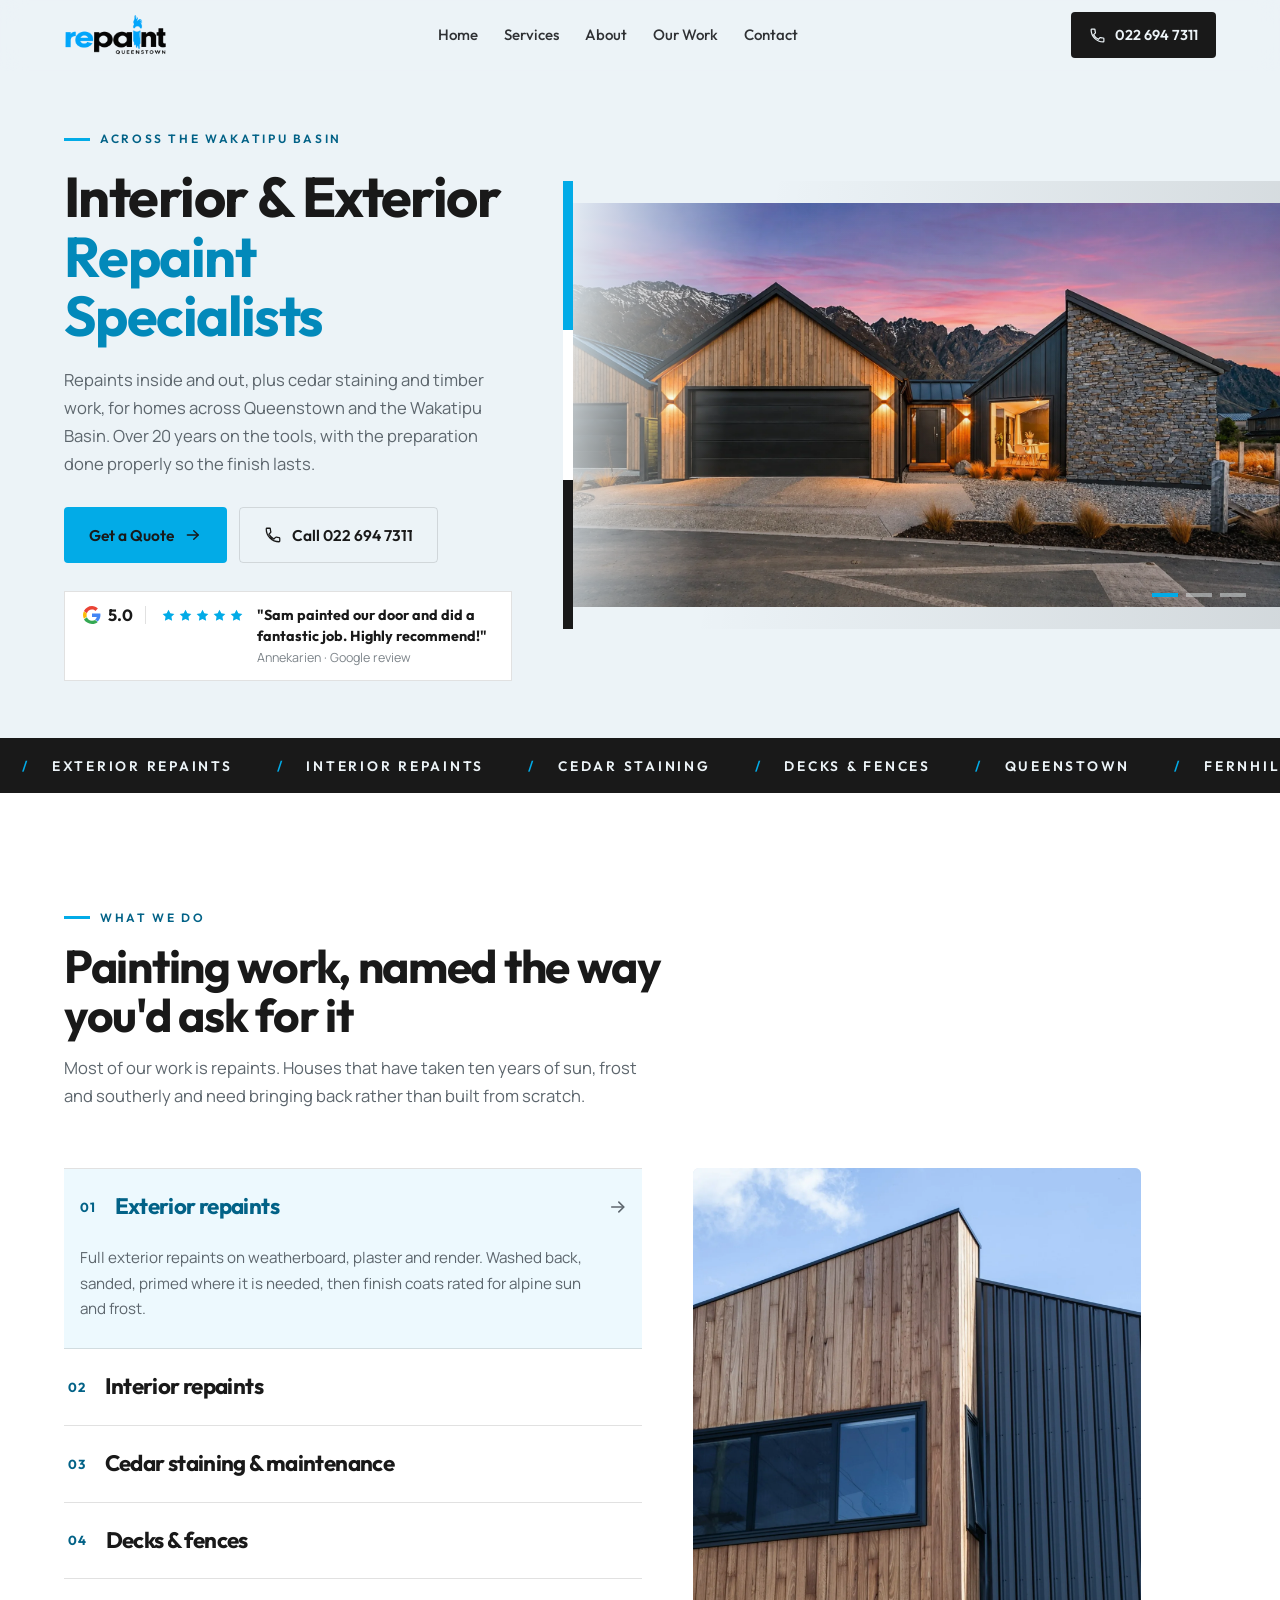
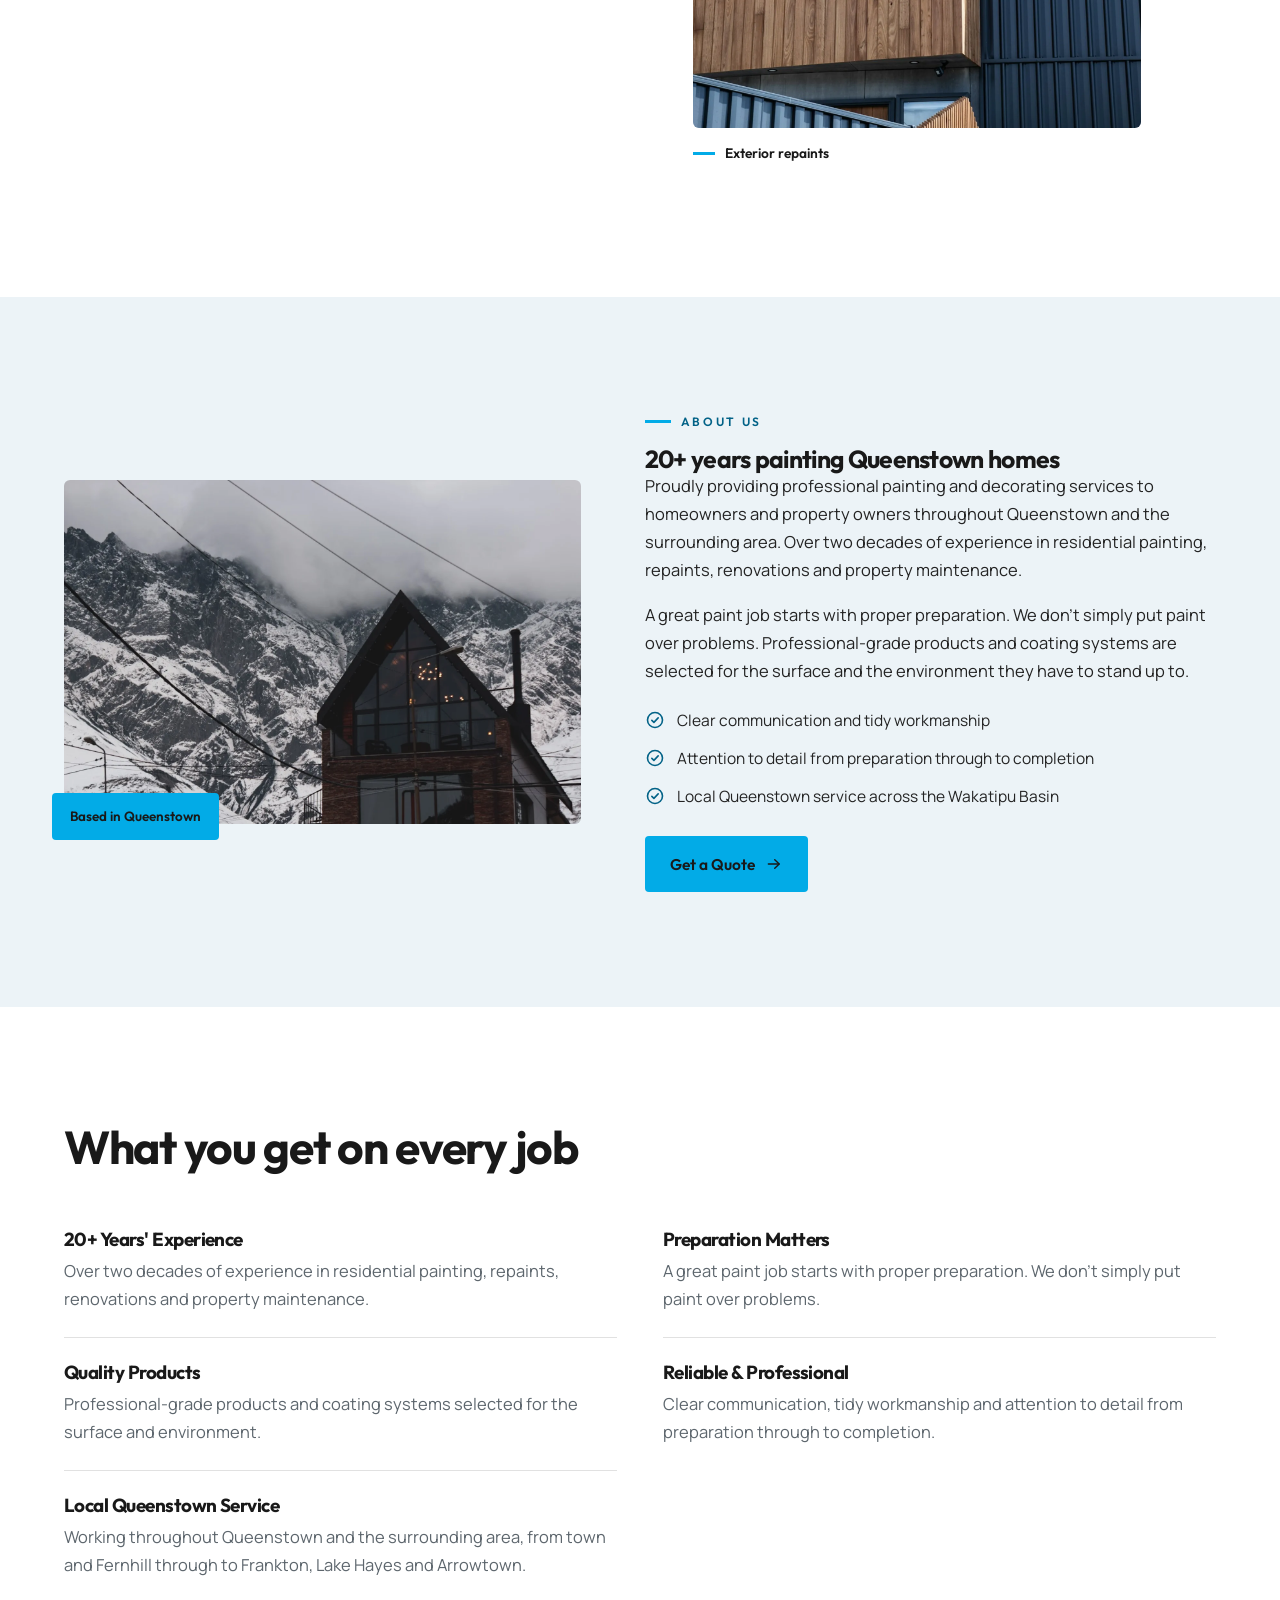
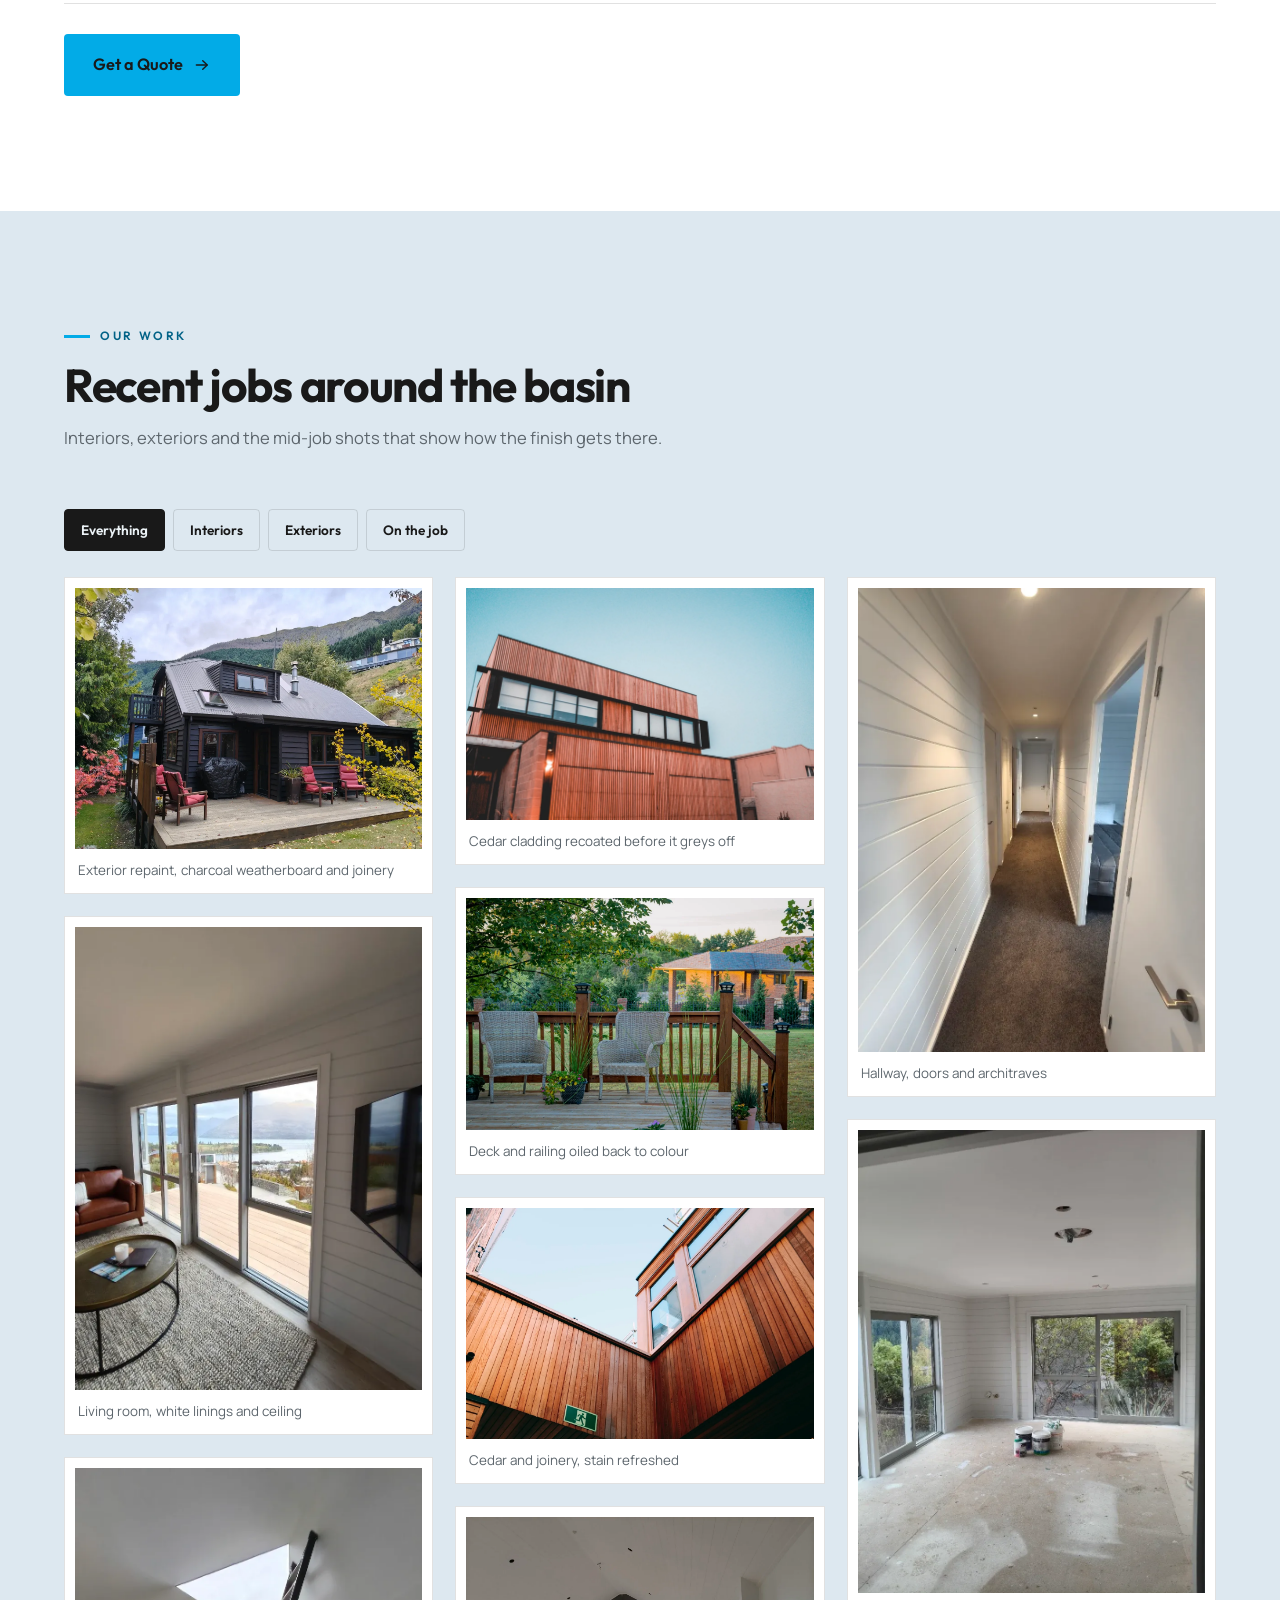
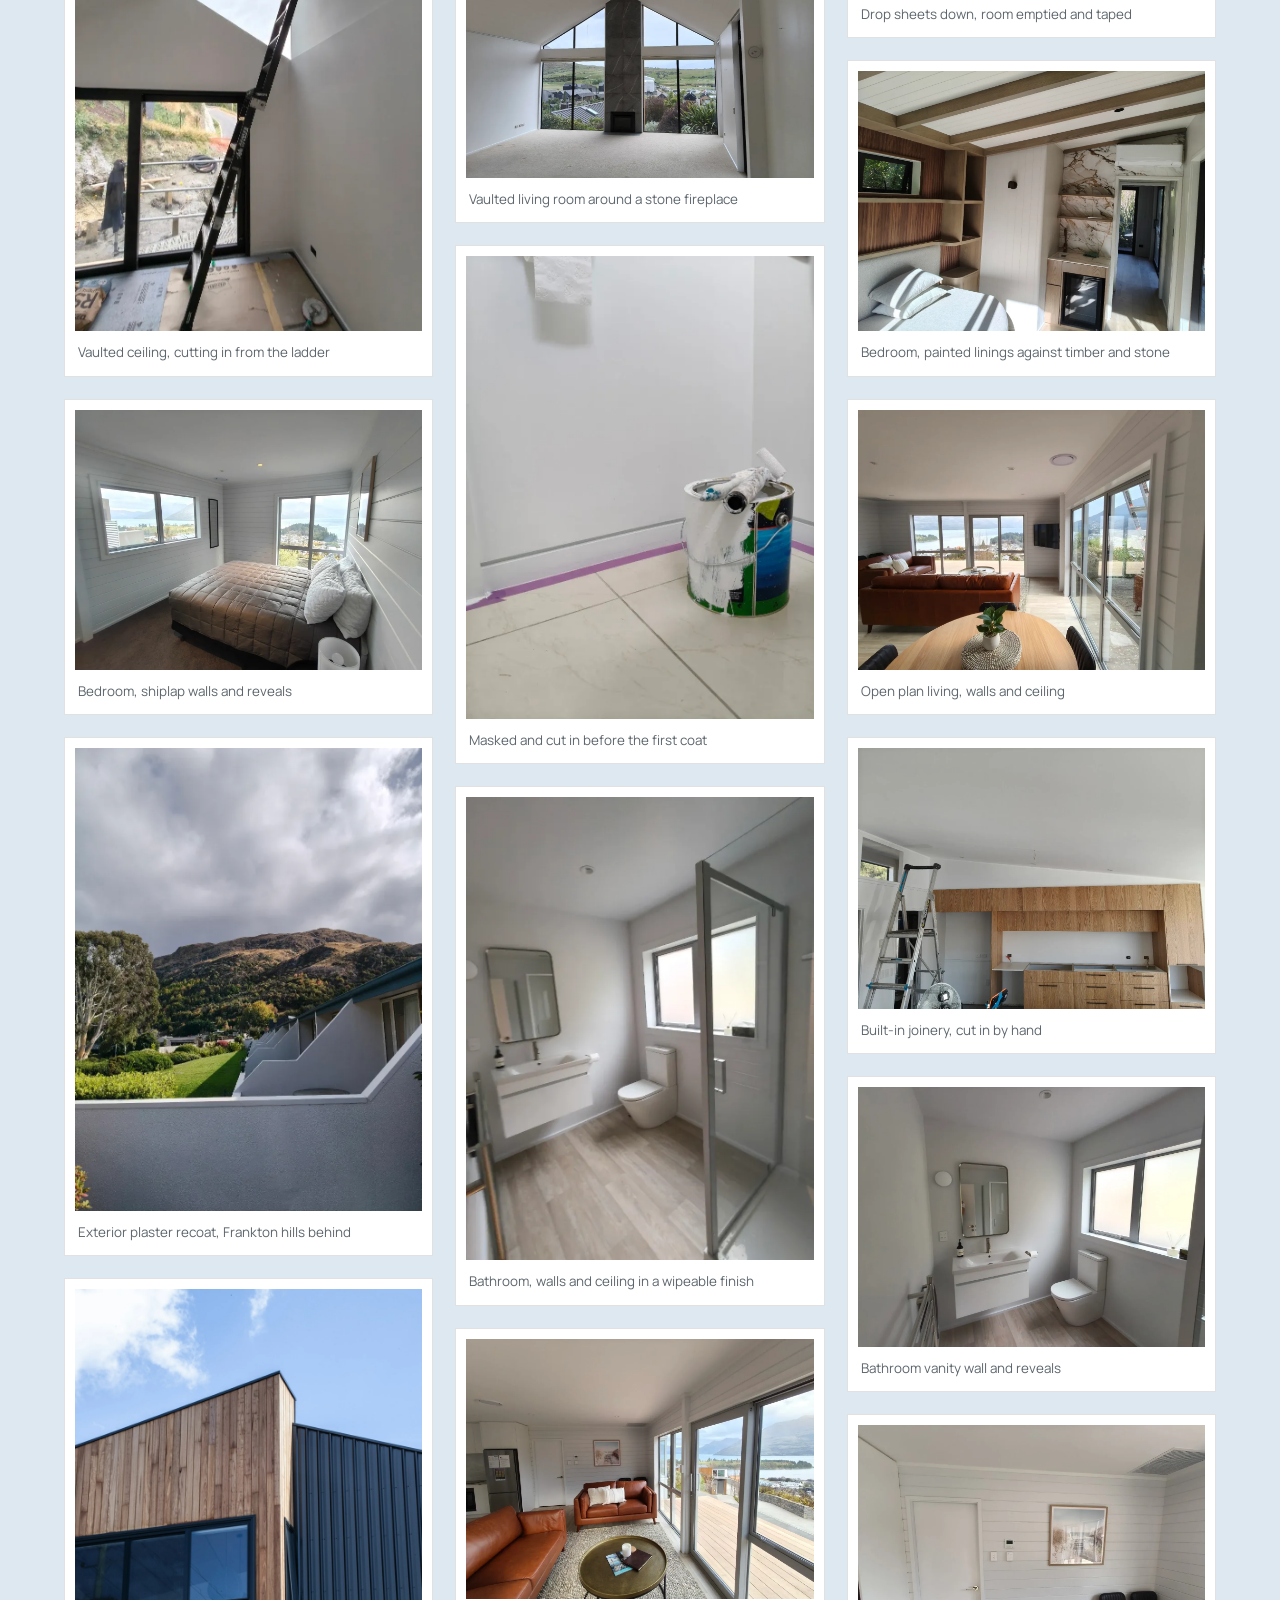
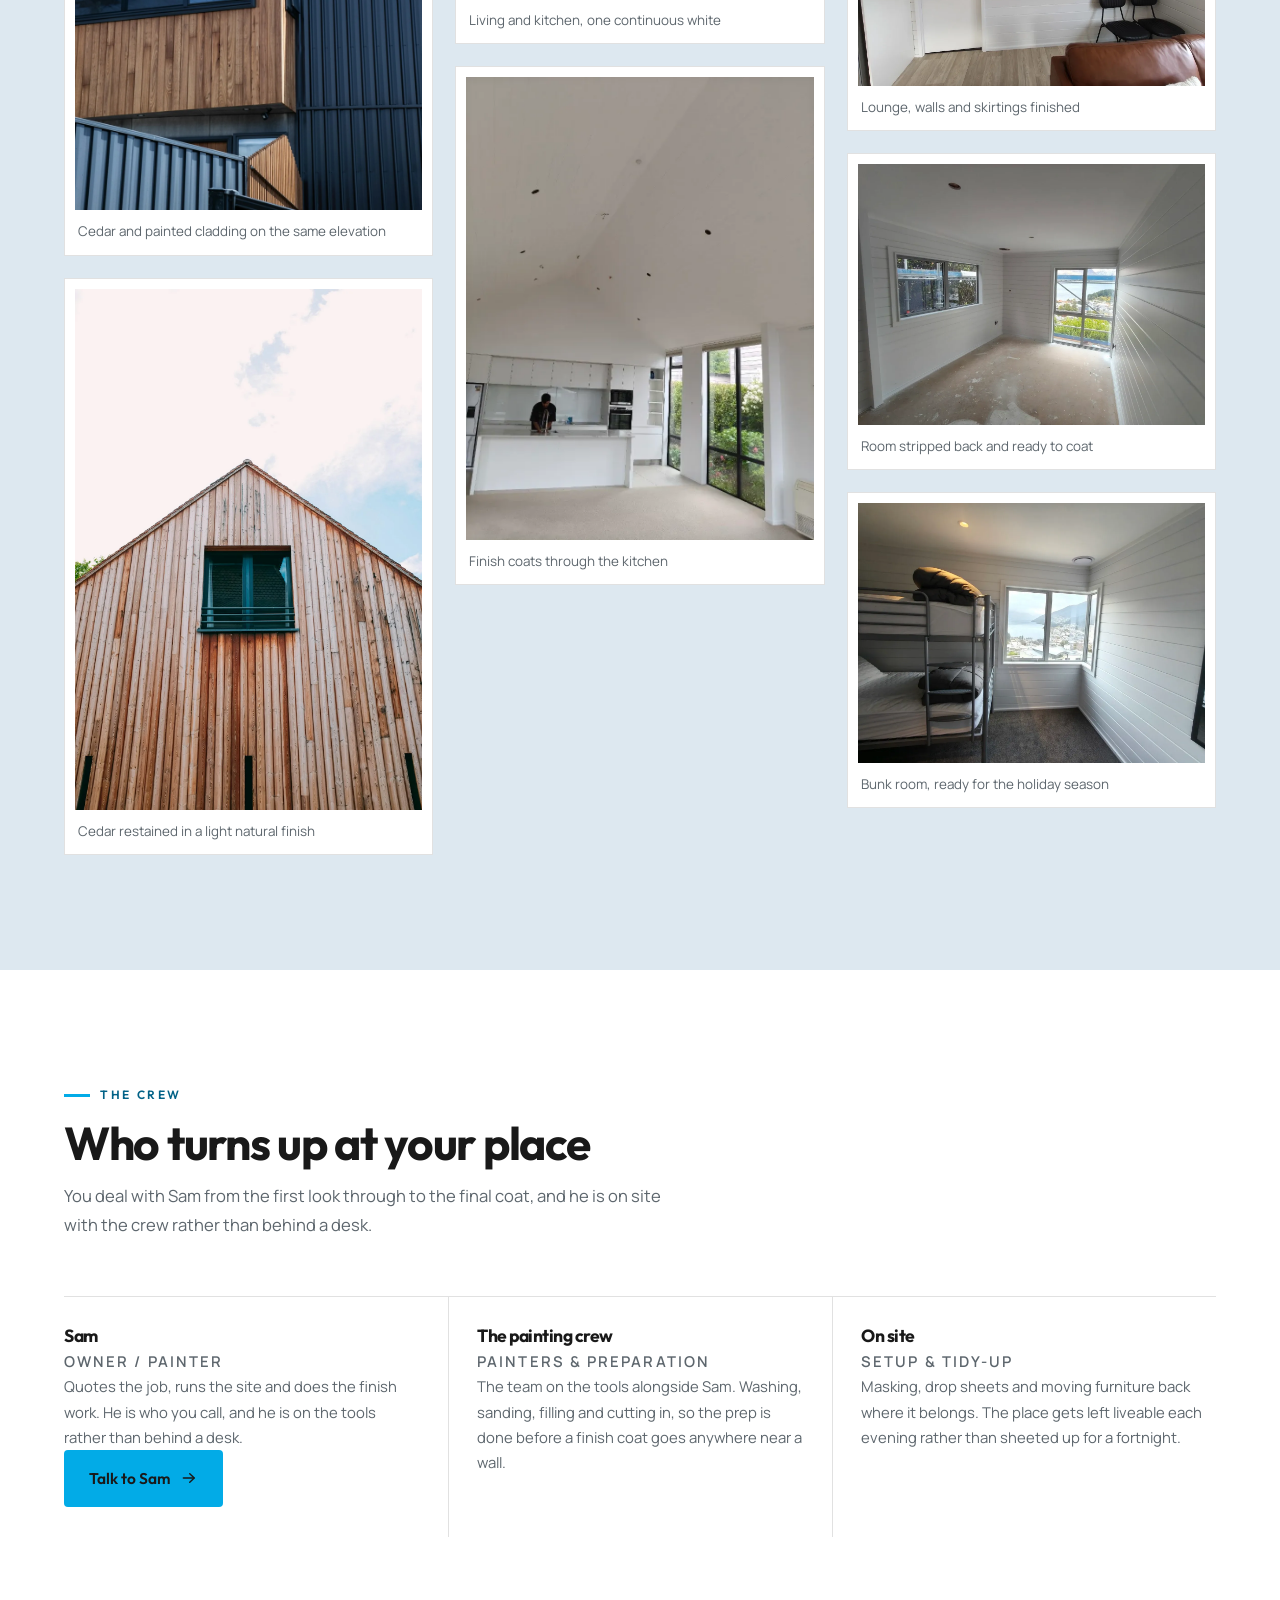
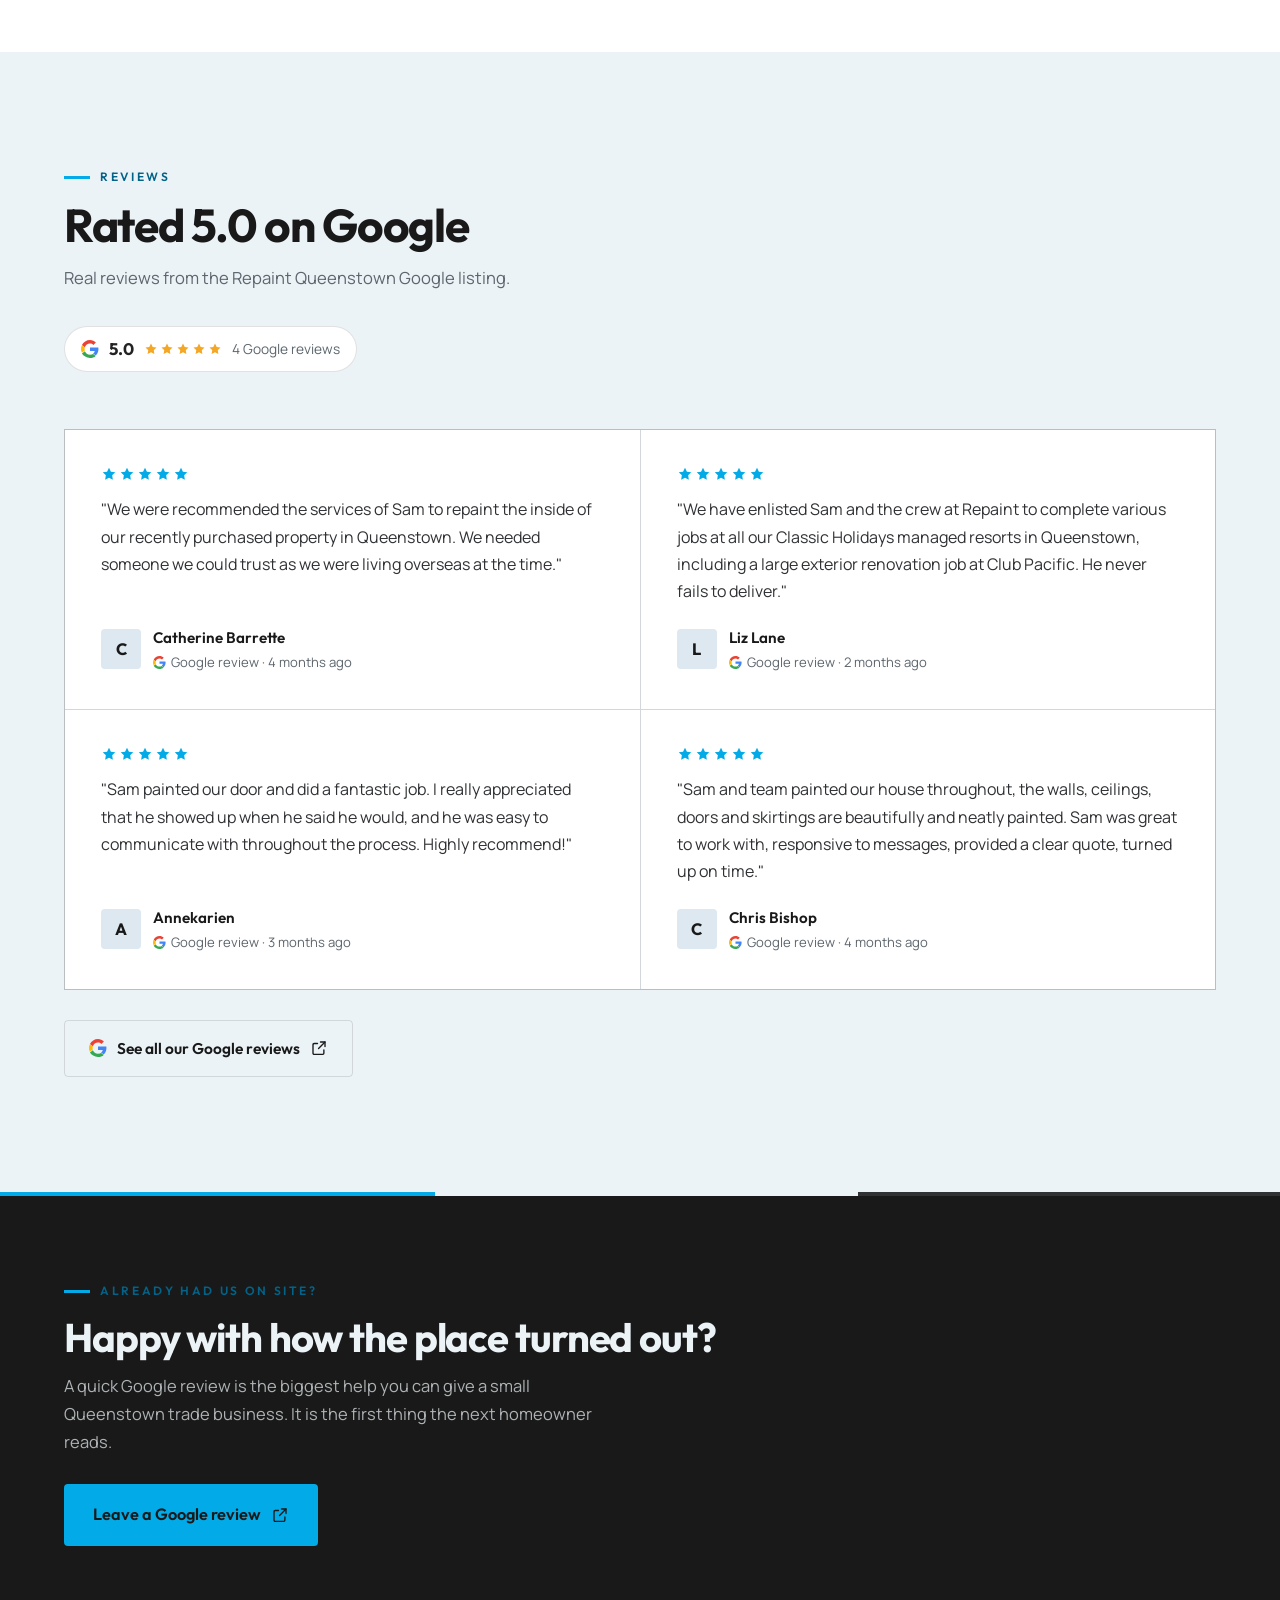
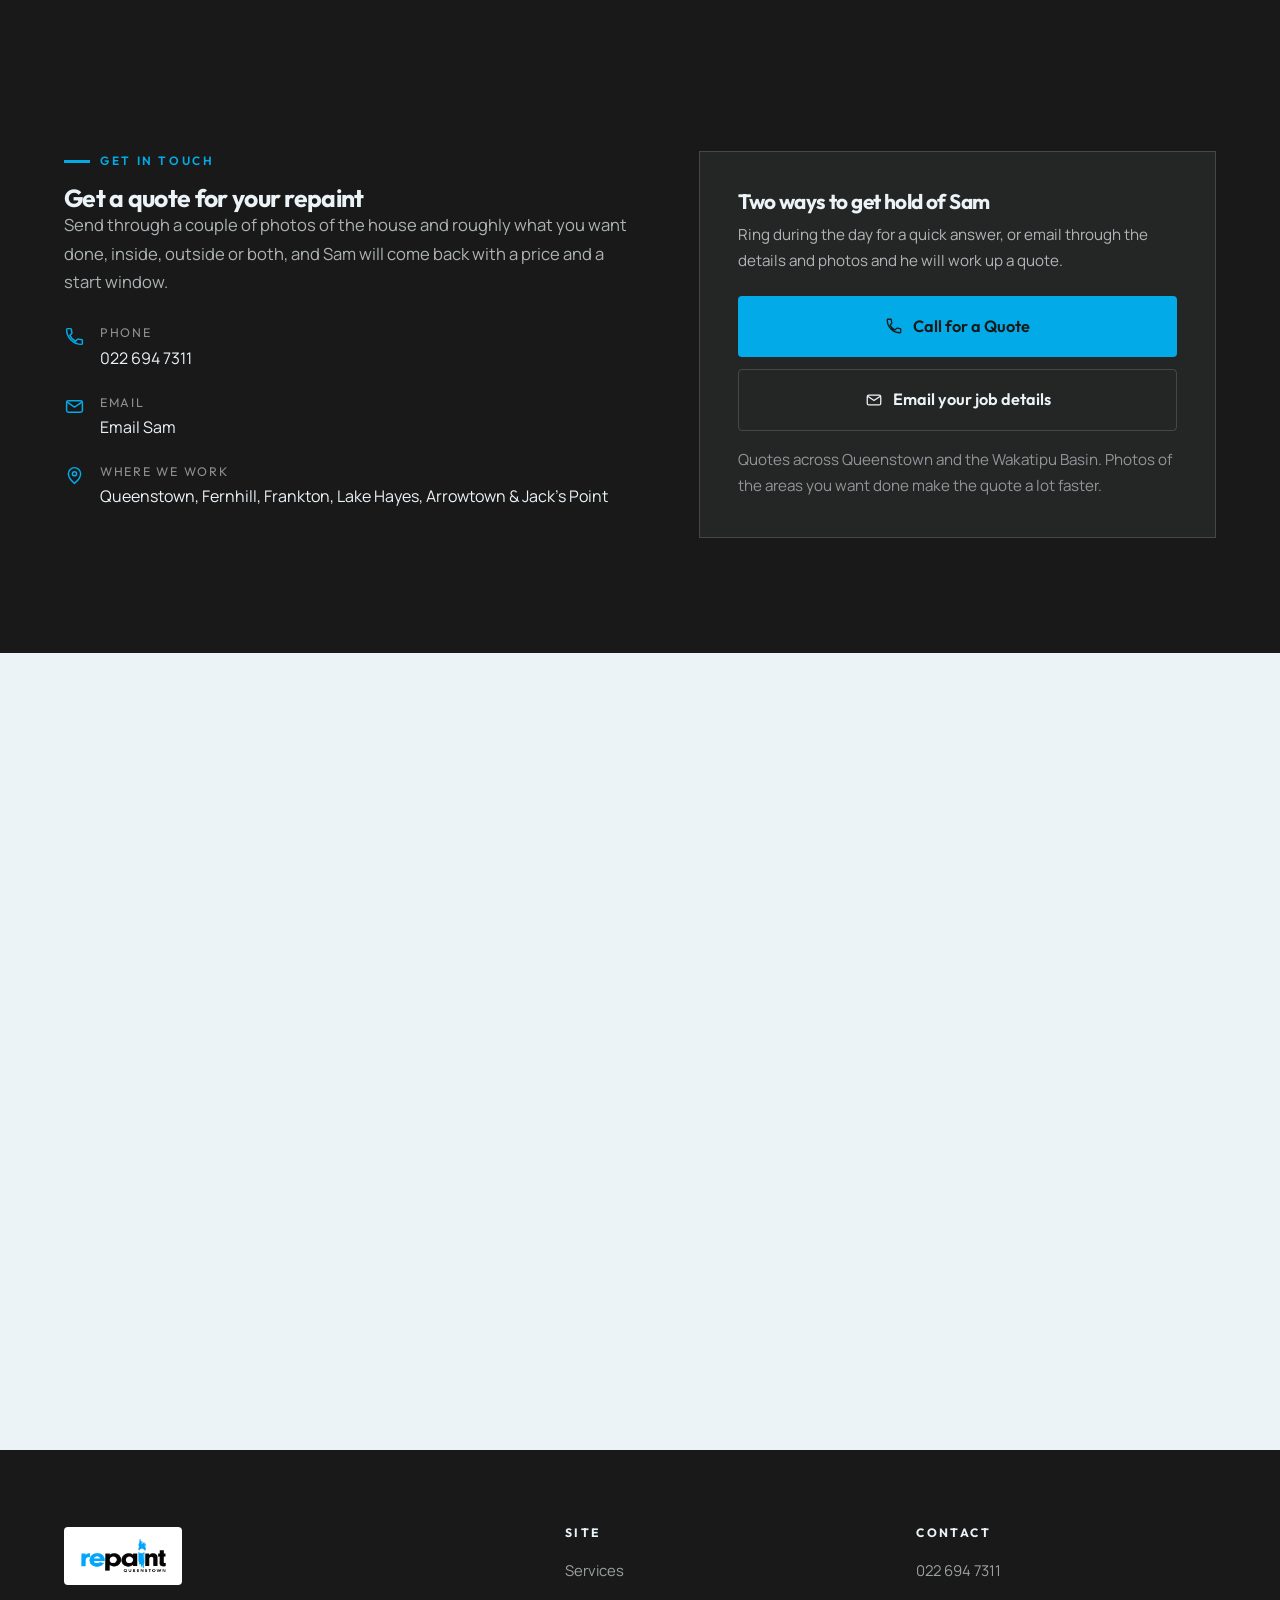
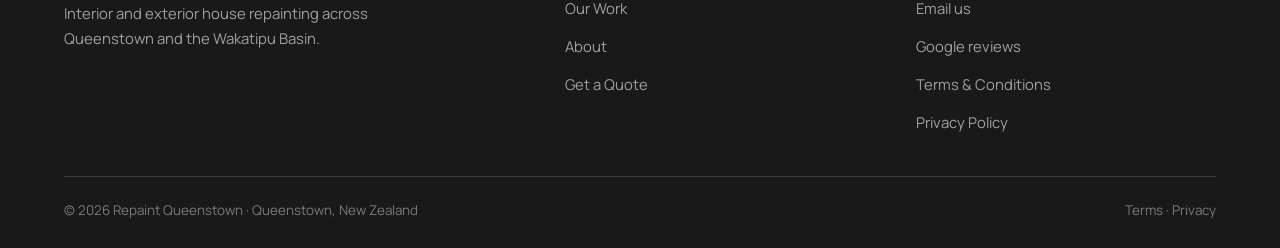
==== commit 52c9eda9: "Hero: lead the rating badge with the Google mark and 5.0, linked to the listing Co-Authored-By: Clau" ====
--- a/index.html
+++ b/index.html
@@ -122,6 +122,10 @@
       <a class="btn btn--outline" href="tel:+64226947311"><svg><use href="#i-phone"></use></svg> Call 022 694 7311</a>
     </div>
     <div class="rating-badge">
+      <a class="rb-g" href="https://www.google.com/maps/search/?api=1&amp;query=Repaint+Queenstown+Queenstown+New+Zealand" target="_blank" rel="noopener" aria-label="Rated 5.0 from 4 Google reviews. Opens the Google listing.">
+        <svg class="gmark" aria-hidden="true"><use href="#i-google"></use></svg>
+        <b>5.0</b>
+      </a>
       <span class="stars" aria-hidden="true">
         <svg><use href="#i-star"></use></svg><svg><use href="#i-star"></use></svg><svg><use href="#i-star"></use></svg><svg><use href="#i-star"></use></svg><svg><use href="#i-star"></use></svg>
       </span>
--- a/styles.css
+++ b/styles.css
@@ -510,3 +510,19 @@
   .gbadge { gap: 8px; padding: 9px 13px; }
   .gbadge .gcount { font-size: 0.8rem; }
 }
+
+/* ---------- Google mark in the hero rating badge ---------- */
+.rb-g {
+  display: inline-flex; align-items: center; gap: 7px; flex: none;
+  align-self: flex-start; margin-top: 1px;
+  padding-right: 12px; margin-right: 2px;
+  border-right: 1px solid var(--line);
+  text-decoration: none; color: var(--ink);
+  transition: opacity .2s var(--ease);
+}
+.rb-g:hover { opacity: .72; }
+.rb-g b { font-family: "Outfit", sans-serif; font-size: 1.02rem; line-height: 1; }
+@media (max-width: 480px) {
+  .rb-g { padding-right: 9px; }
+  .rb-g b { font-size: .95rem; }
+}
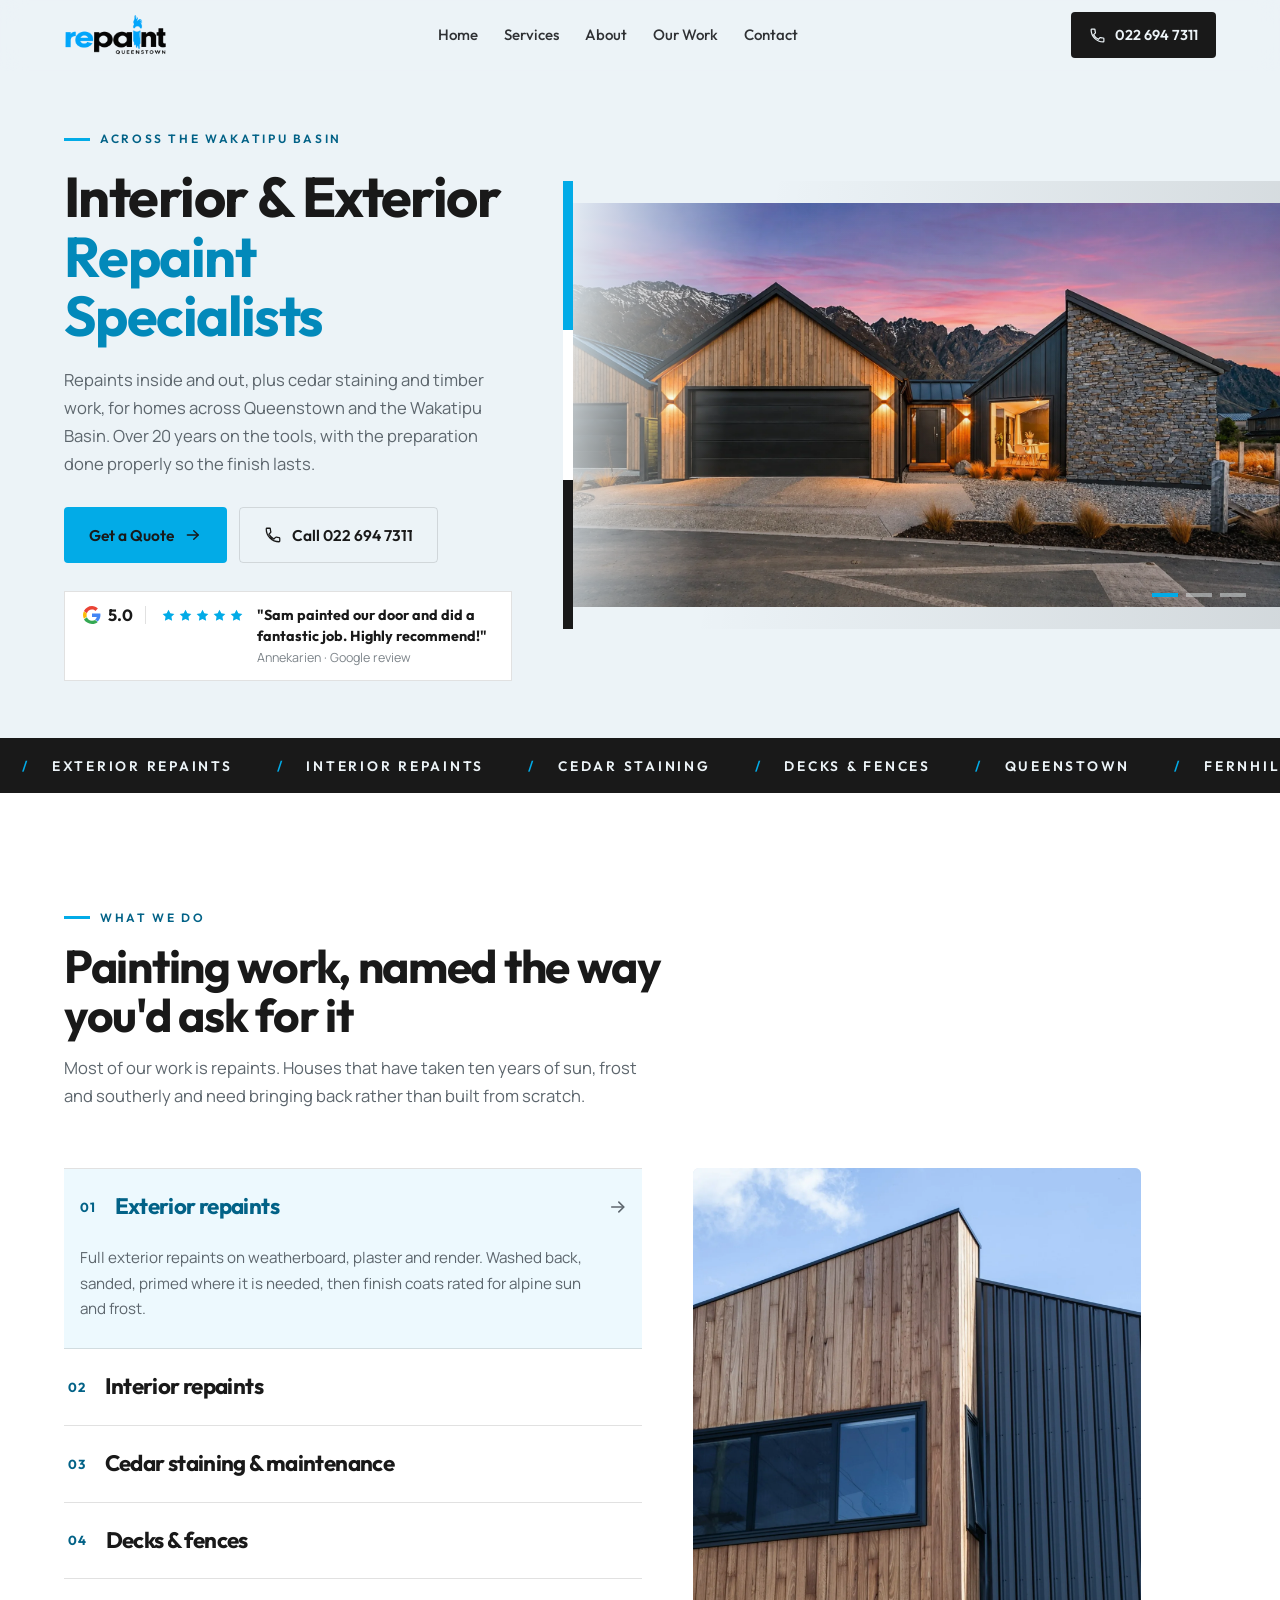
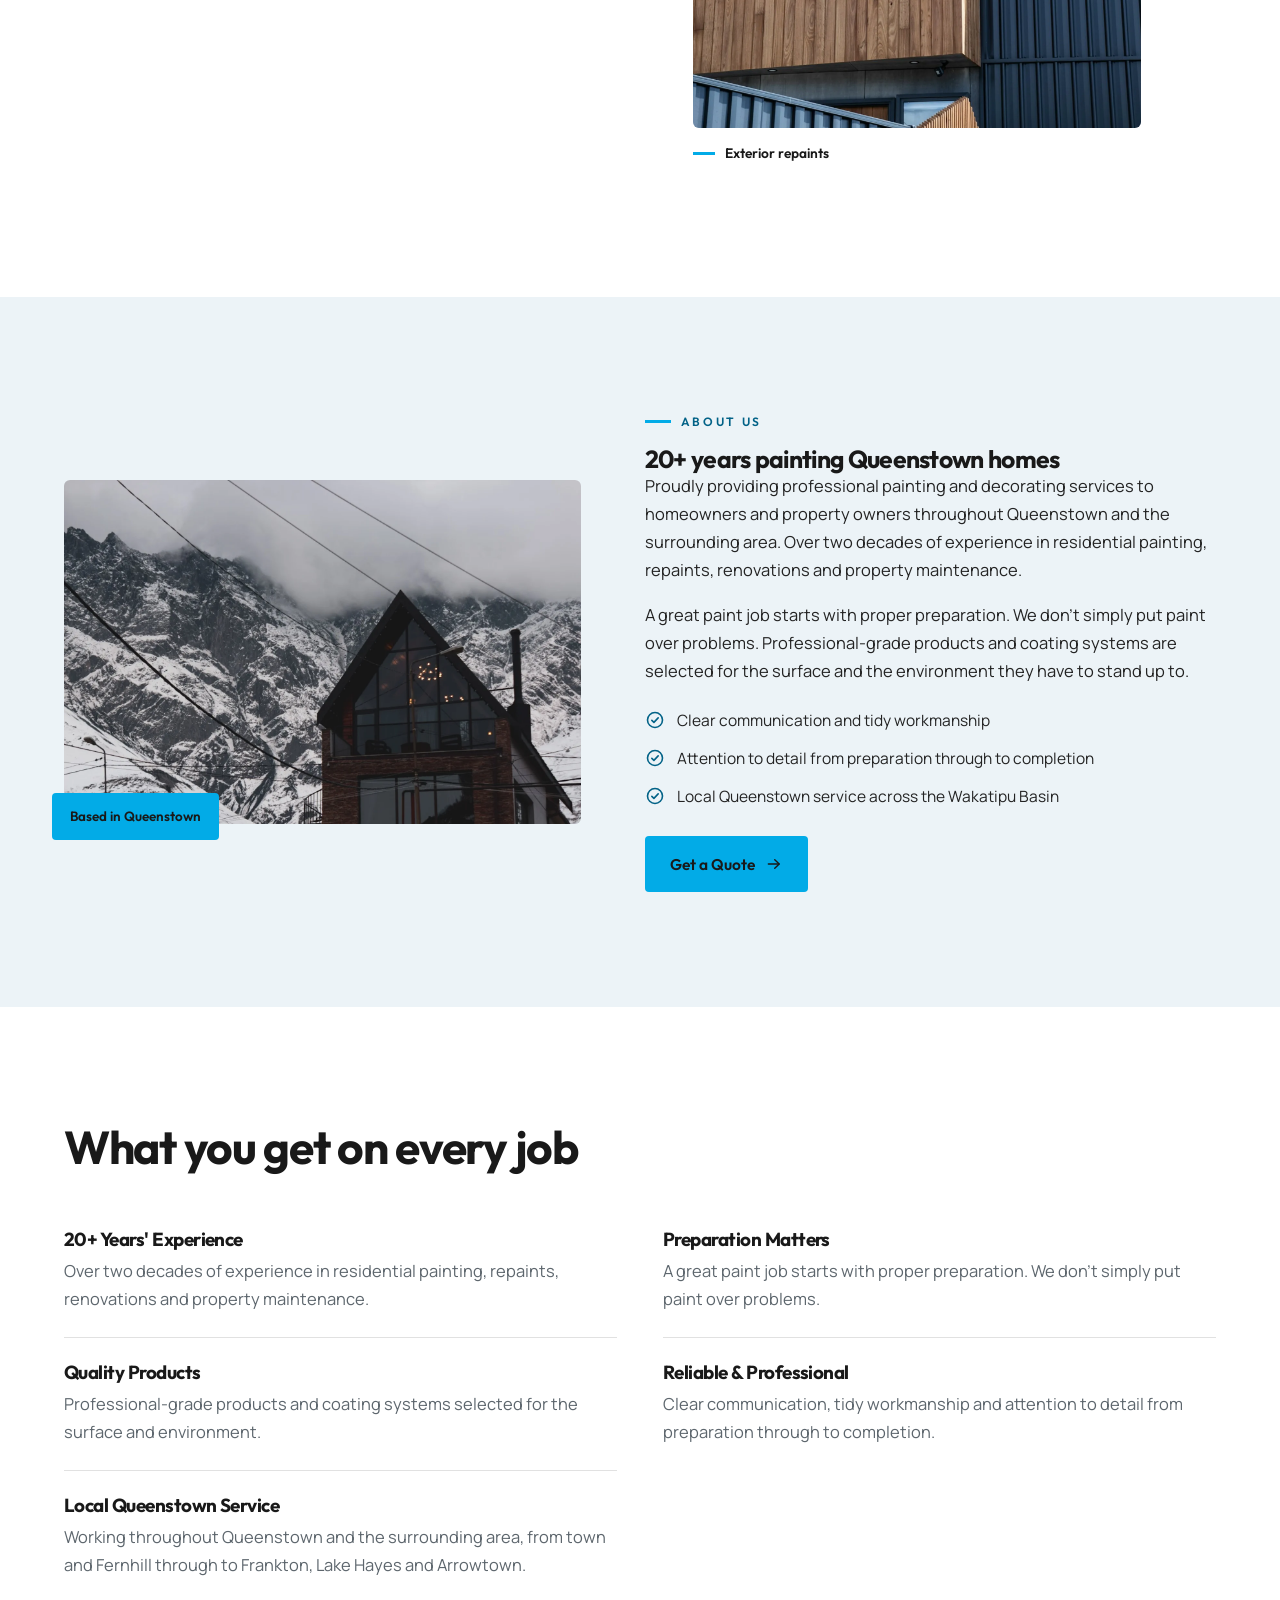
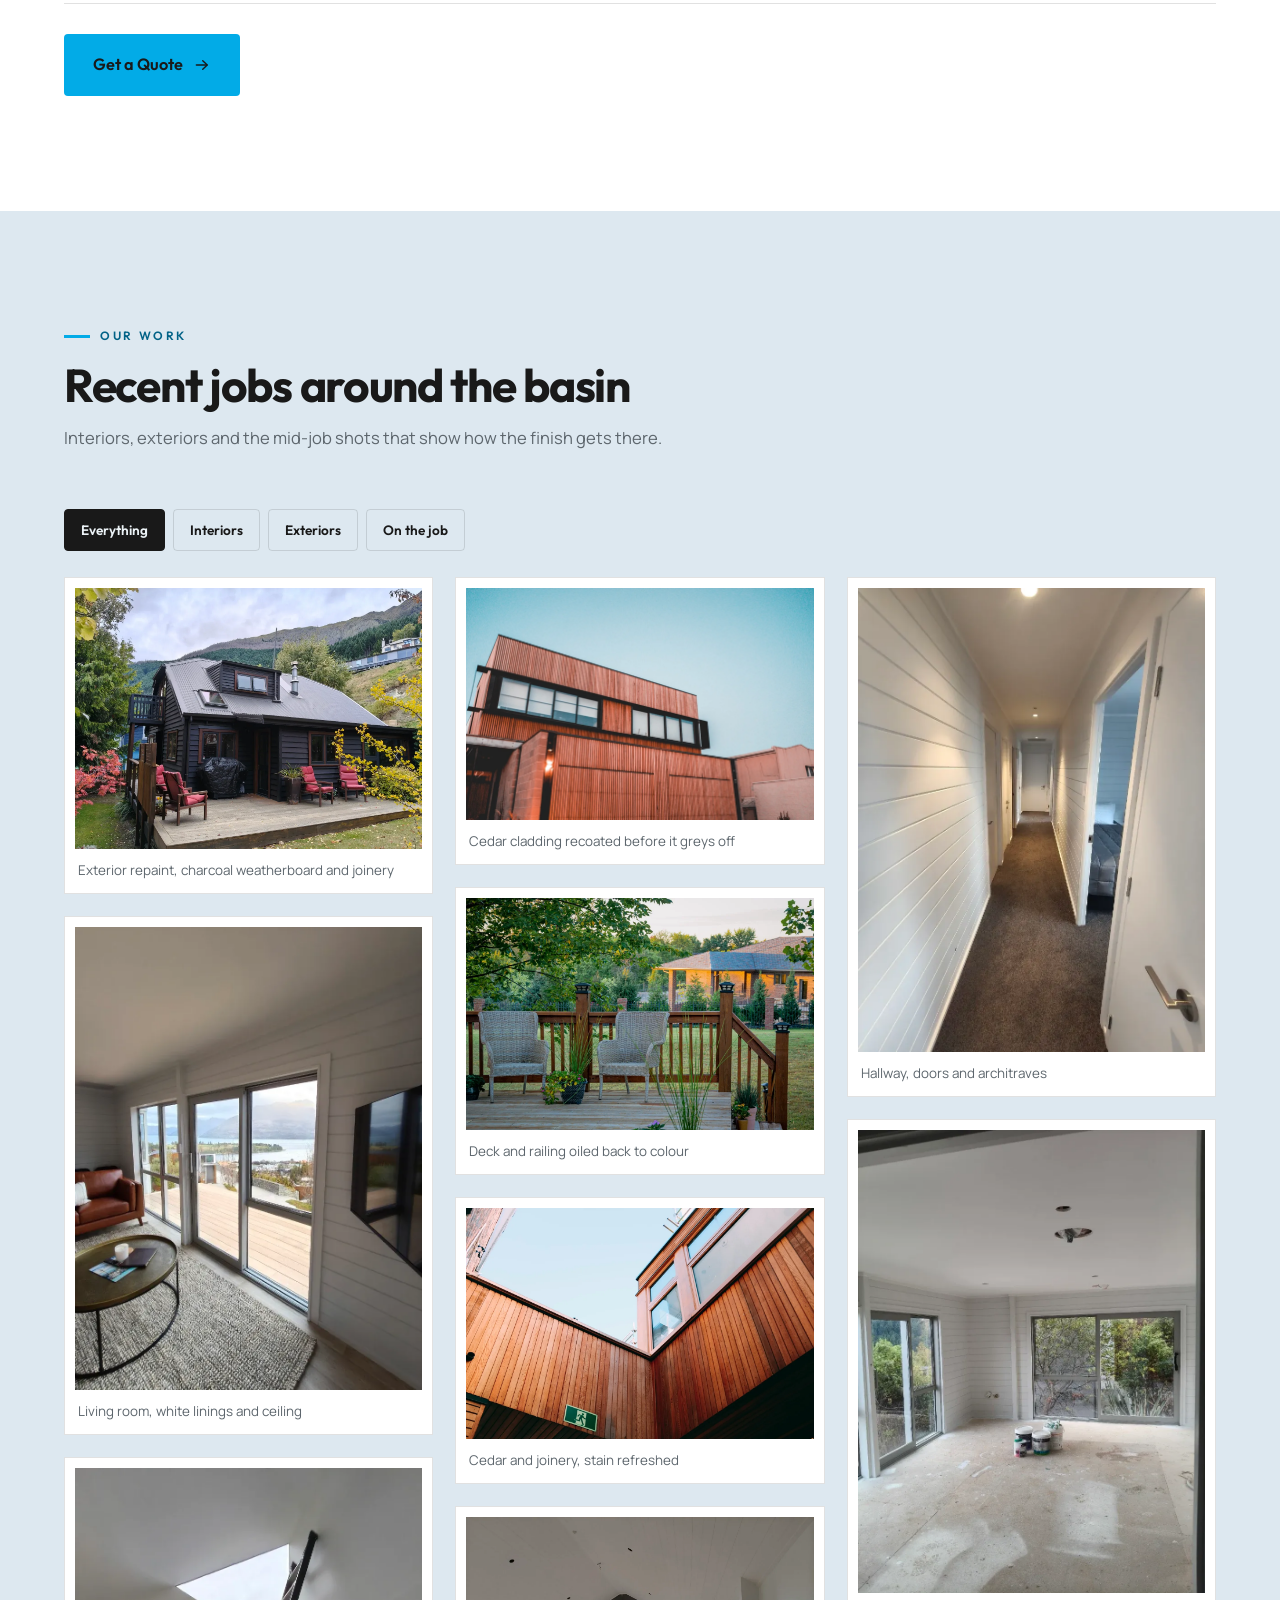
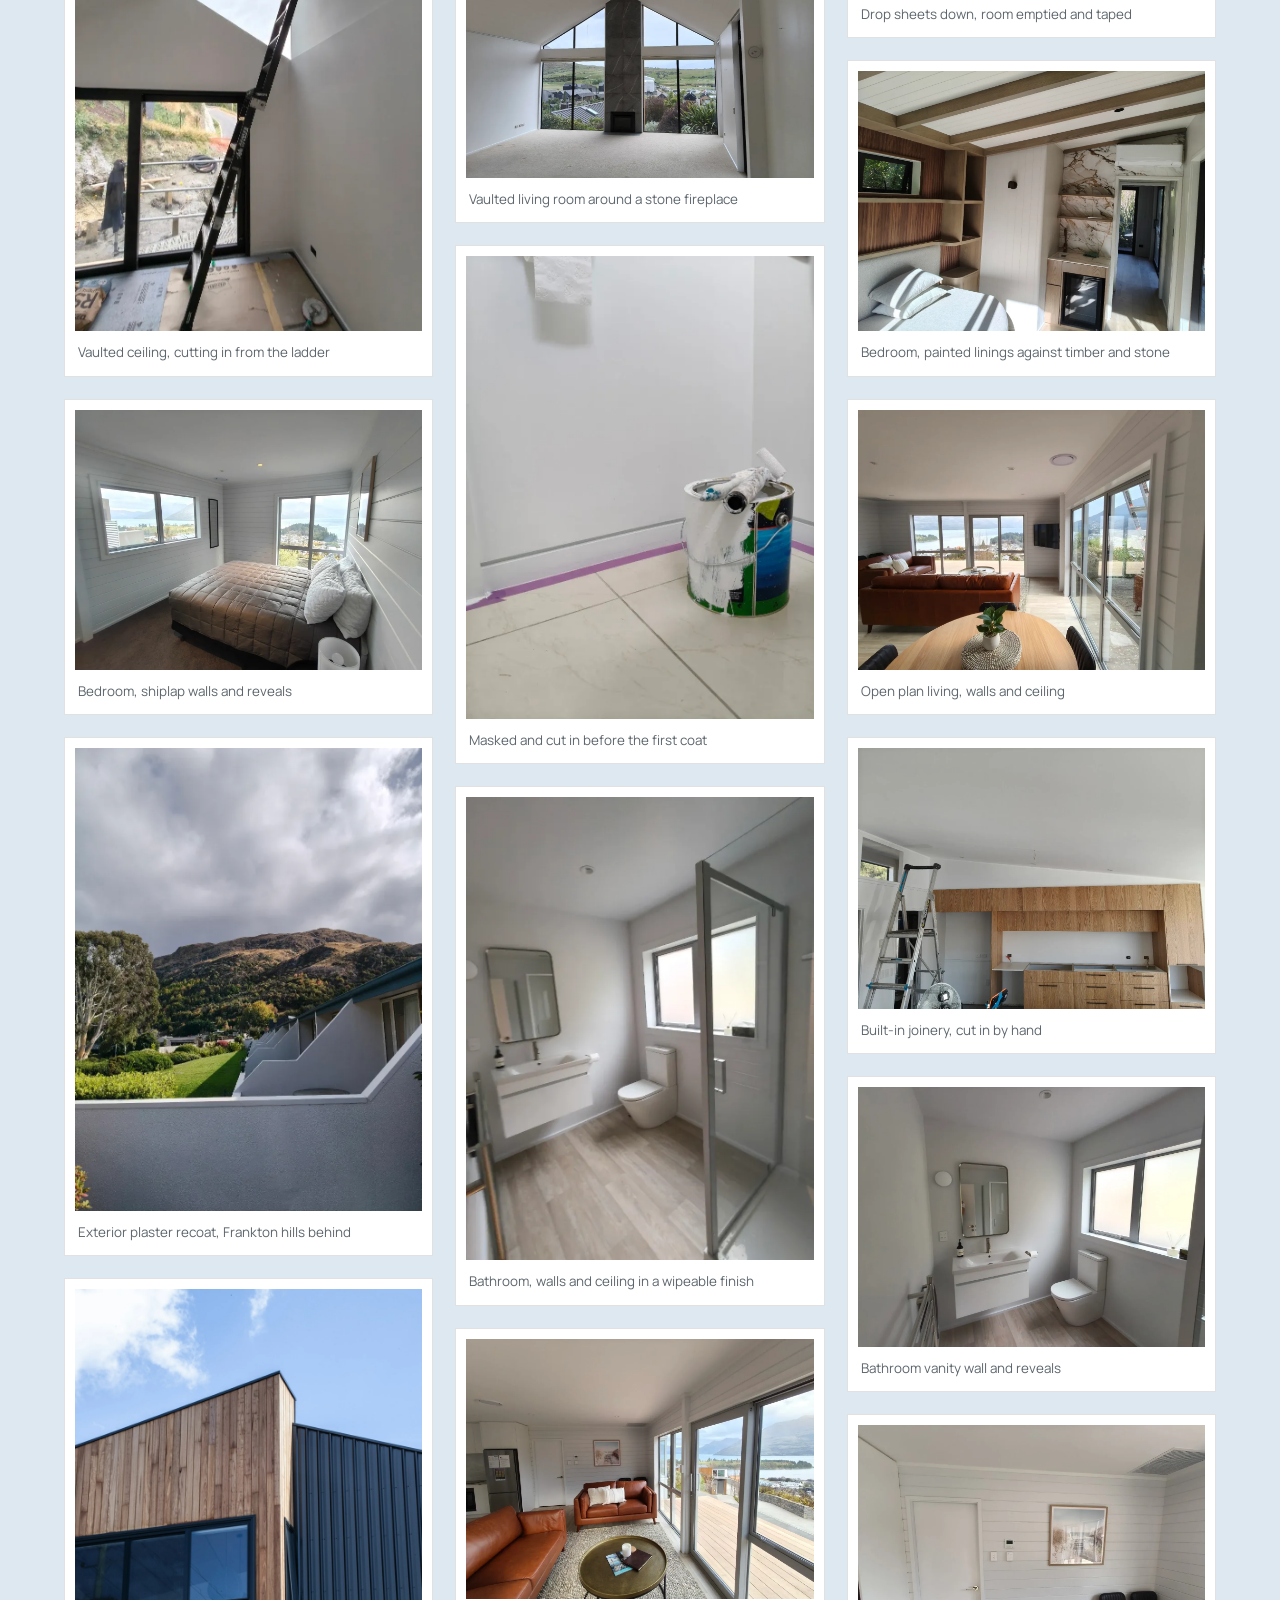
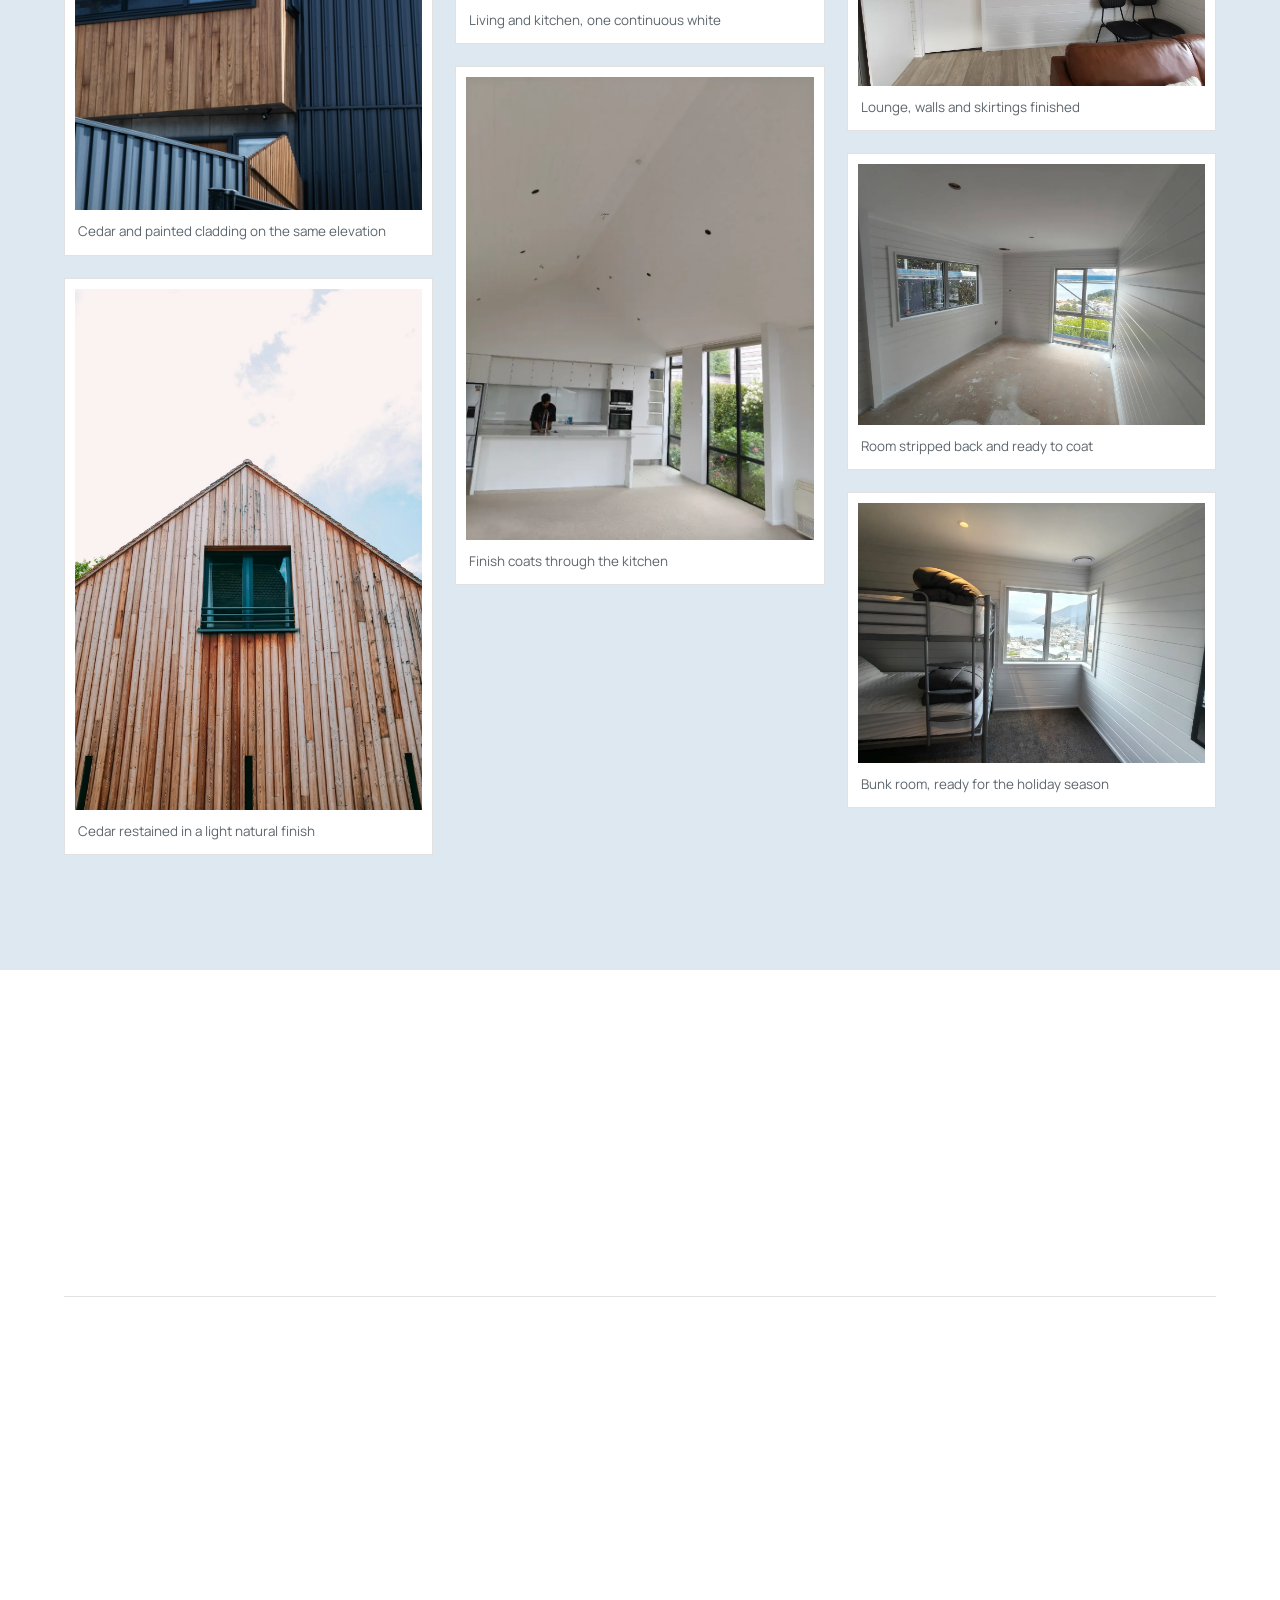
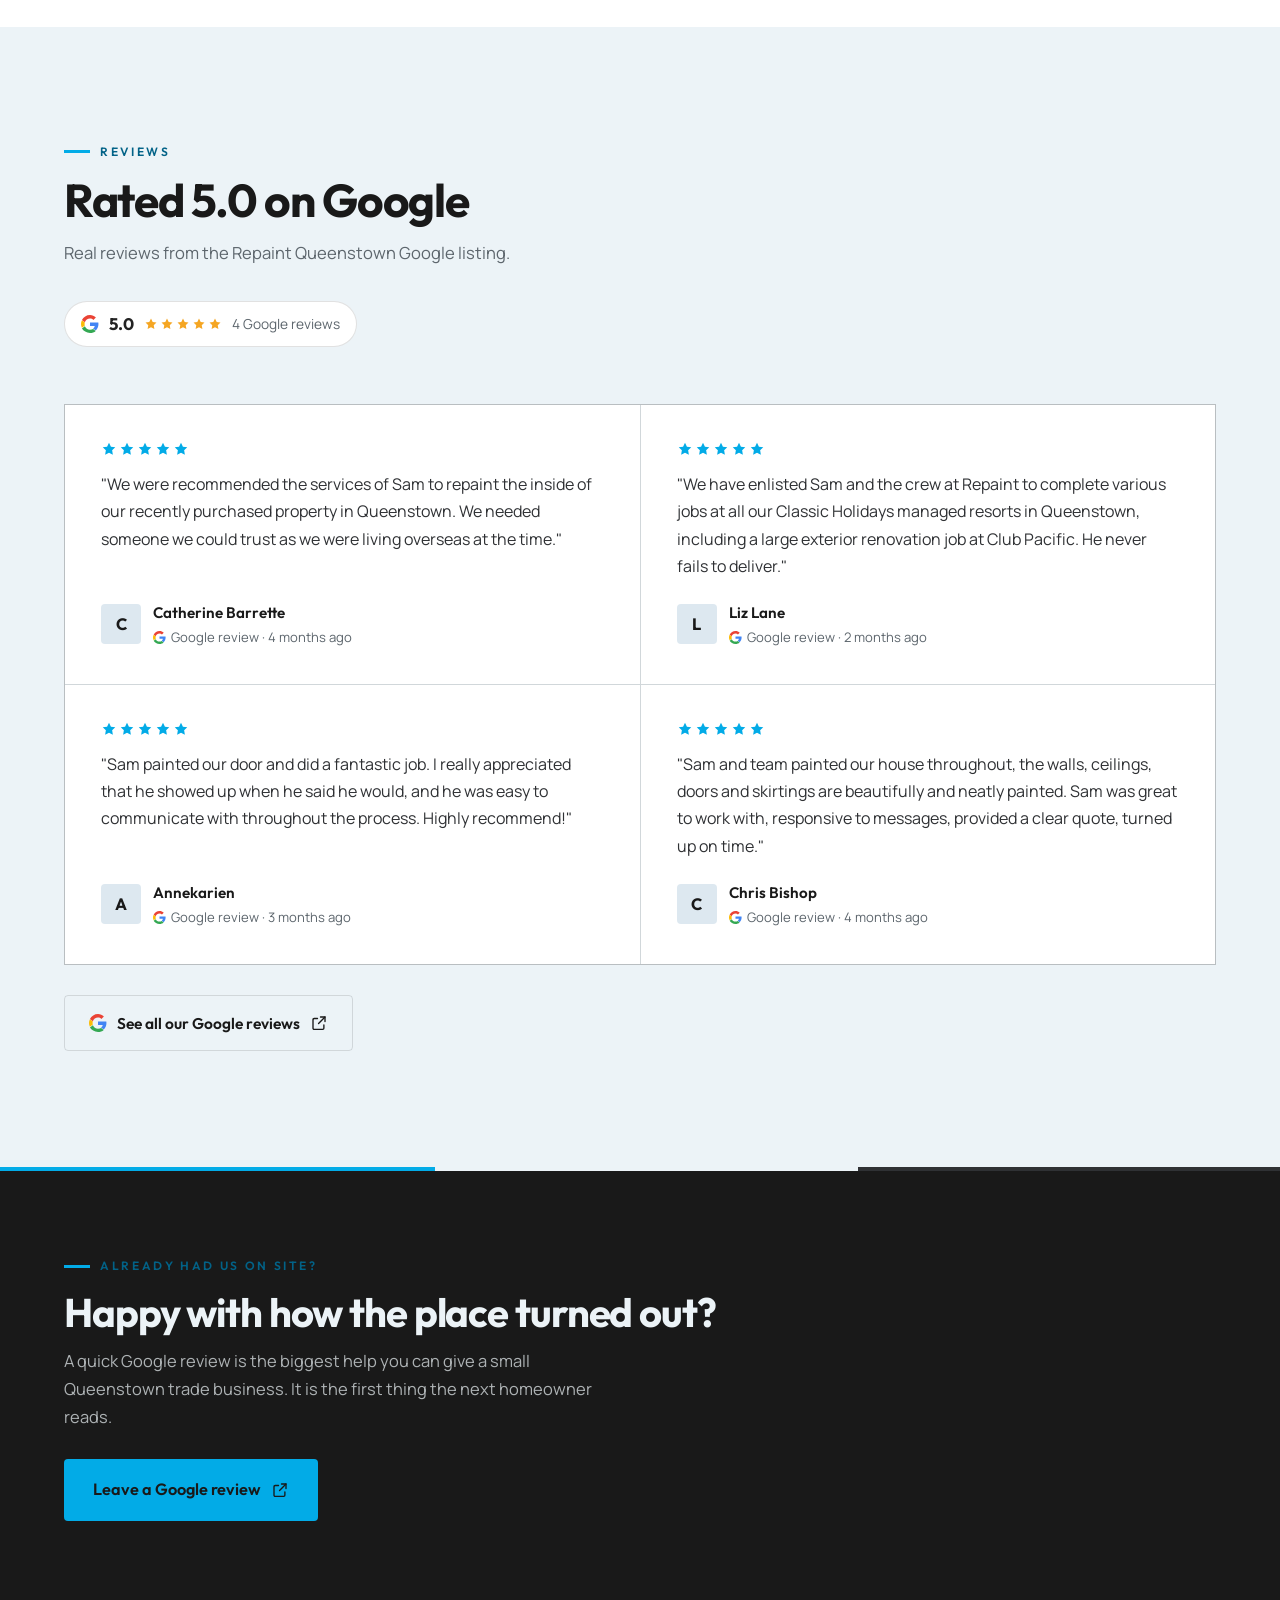
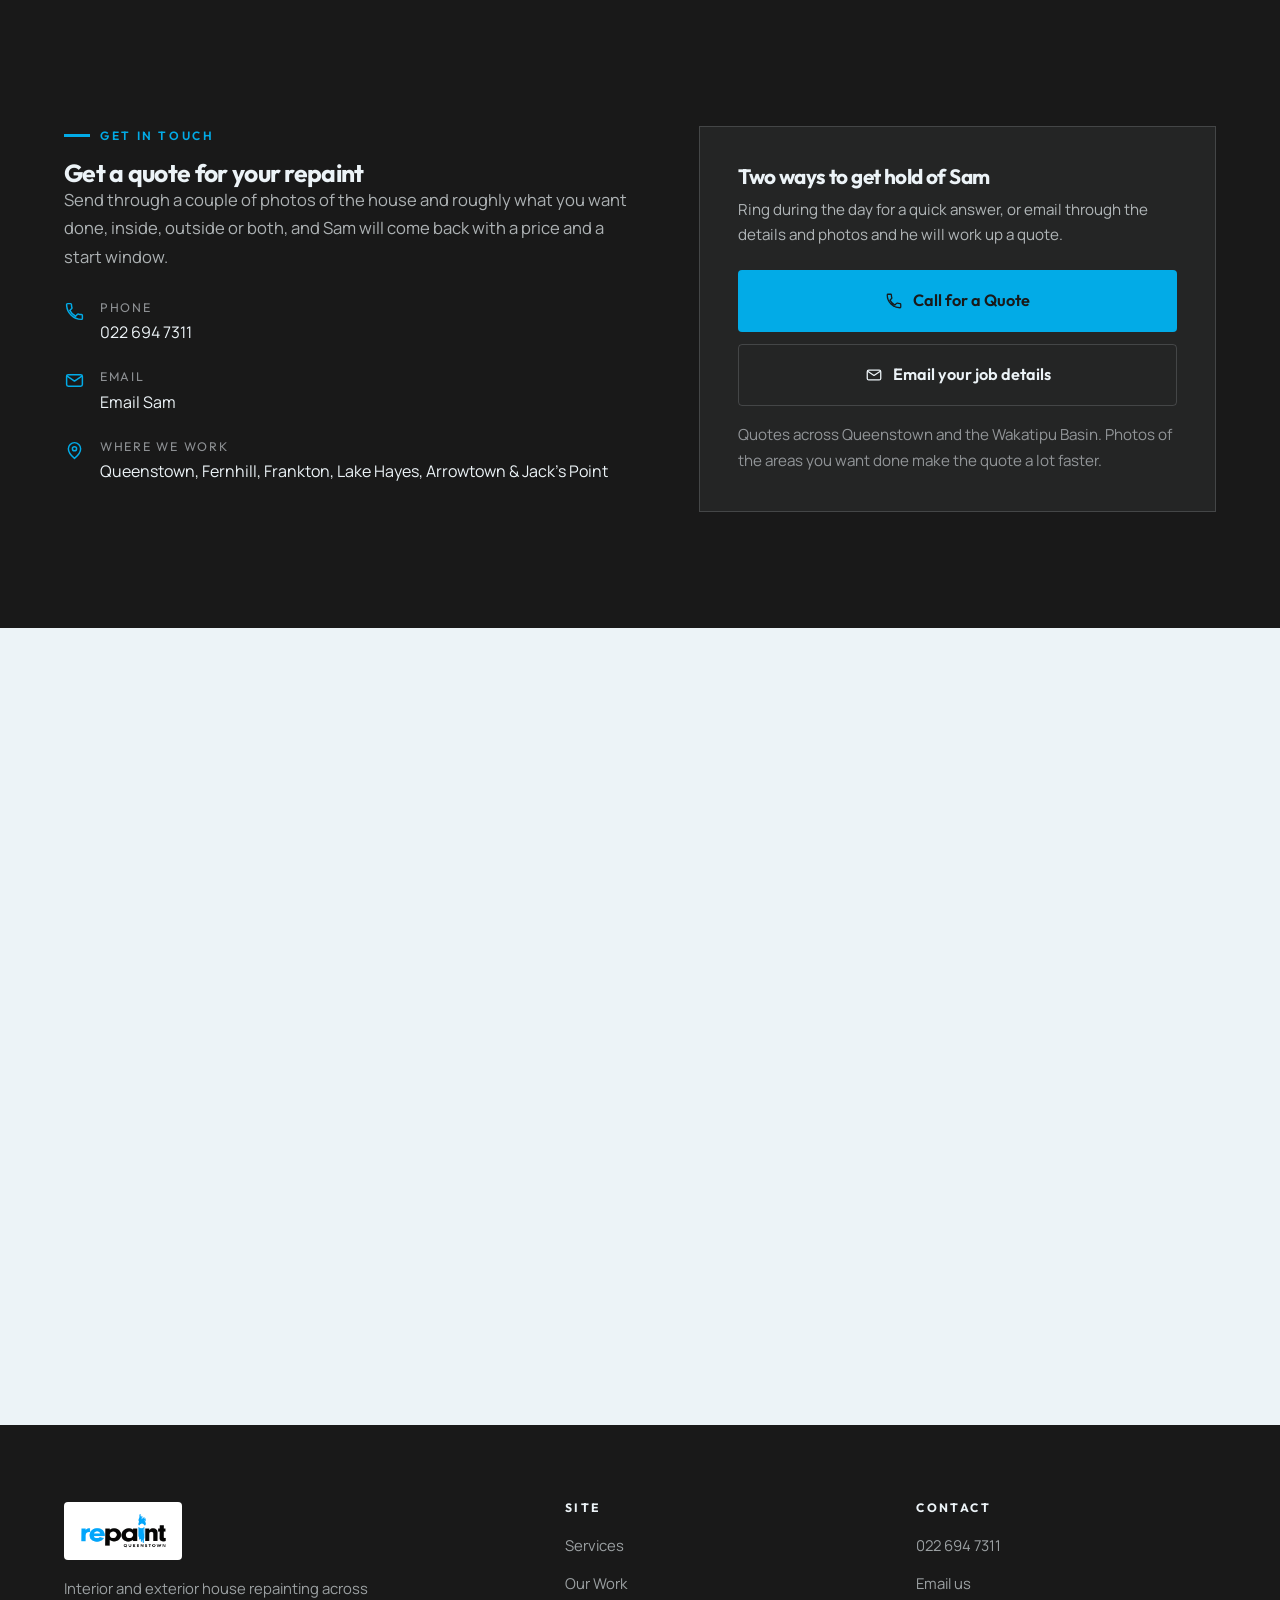
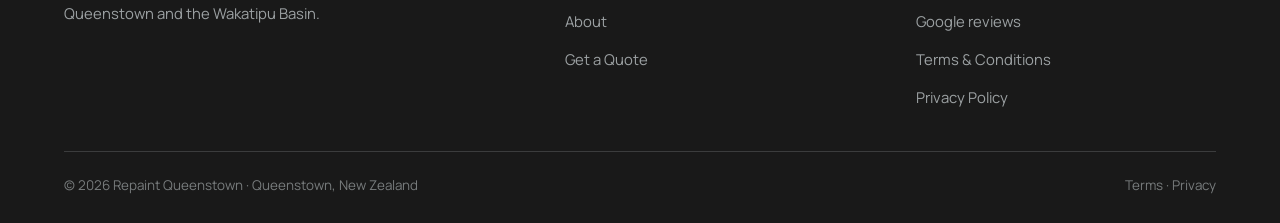
==== commit dedf4722: "Crew: rename to Team, trim the copy, remove the On site card and close the grid to two columns Co-Au" ====
--- a/index.html
+++ b/index.html
@@ -326,14 +326,9 @@
         <a class="btn btn--primary" href="#contact">Talk to Sam <svg><use href="#i-arrow"></use></svg></a>
       </article>
       <article class="crew-card reveal">
-        <h3>The painting crew</h3>
+        <h3>Team</h3>
         <p class="crew-role">Painters &amp; Preparation</p>
-        <p>The team on the tools alongside Sam. Washing, sanding, filling and cutting in, so the prep is done before a finish coat goes anywhere near a wall.</p>
-      </article>
-      <article class="crew-card reveal">
-        <h3>On site</h3>
-        <p class="crew-role">Setup &amp; Tidy-up</p>
-        <p>Masking, drop sheets and moving furniture back where it belongs. The place gets left liveable each evening rather than sheeted up for a fortnight.</p>
+        <p>The team on the tools alongside Sam.</p>
       </article>
     </div>
   </div>
--- a/styles.css
+++ b/styles.css
@@ -308,7 +308,7 @@
 .checklist svg { width: 20px; height: 20px; flex: none; color: var(--blue-ink); margin-top: 3px; }
 
 /* ---------- crew ---------- */
-.crew-grid { display: grid; grid-template-columns: repeat(3, 1fr); border-top: 1px solid var(--line); }
+.crew-grid { display: grid; grid-template-columns: repeat(2, 1fr); border-top: 1px solid var(--line); }
 .crew-card { padding: 30px clamp(16px, 2.2vw, 30px); border-left: 1px solid var(--line); }
 .crew-card:first-child { border-left: 0; padding-left: 0; }
 .crew-card:last-child { padding-right: 0; }
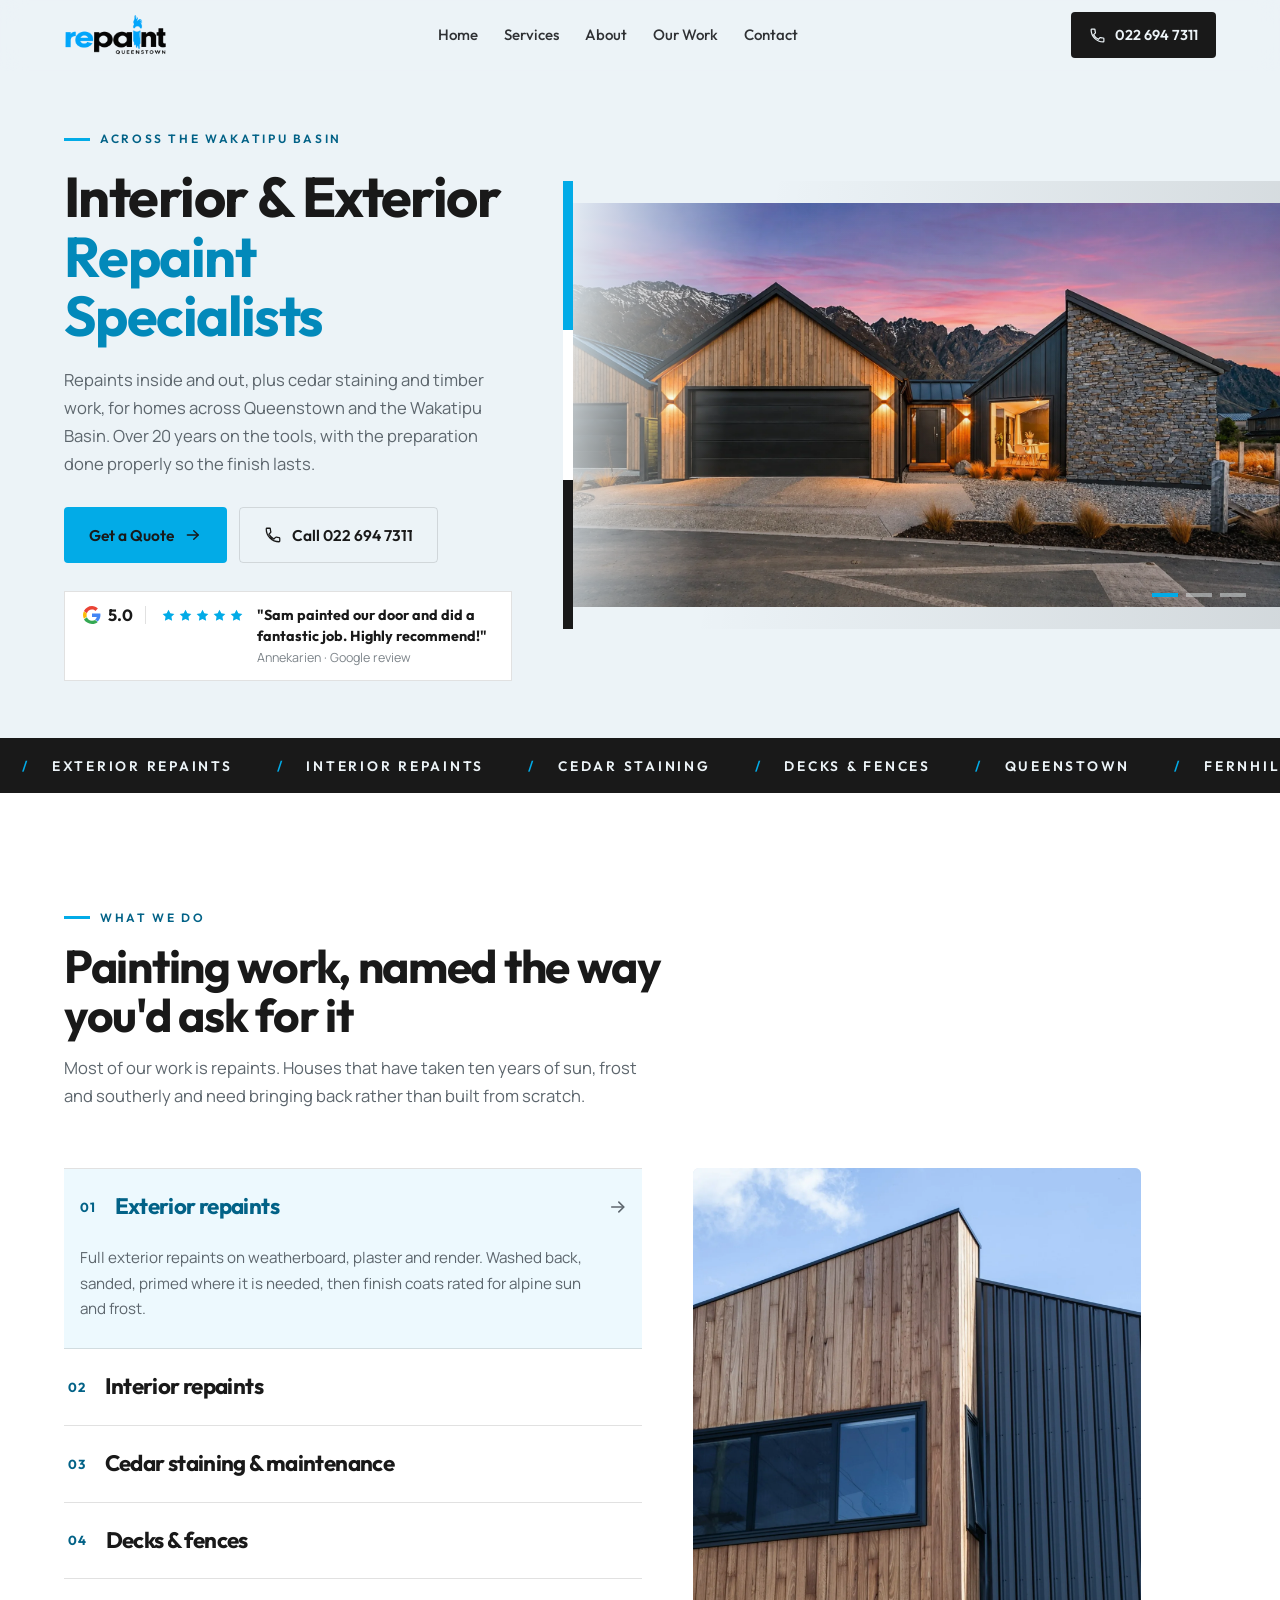
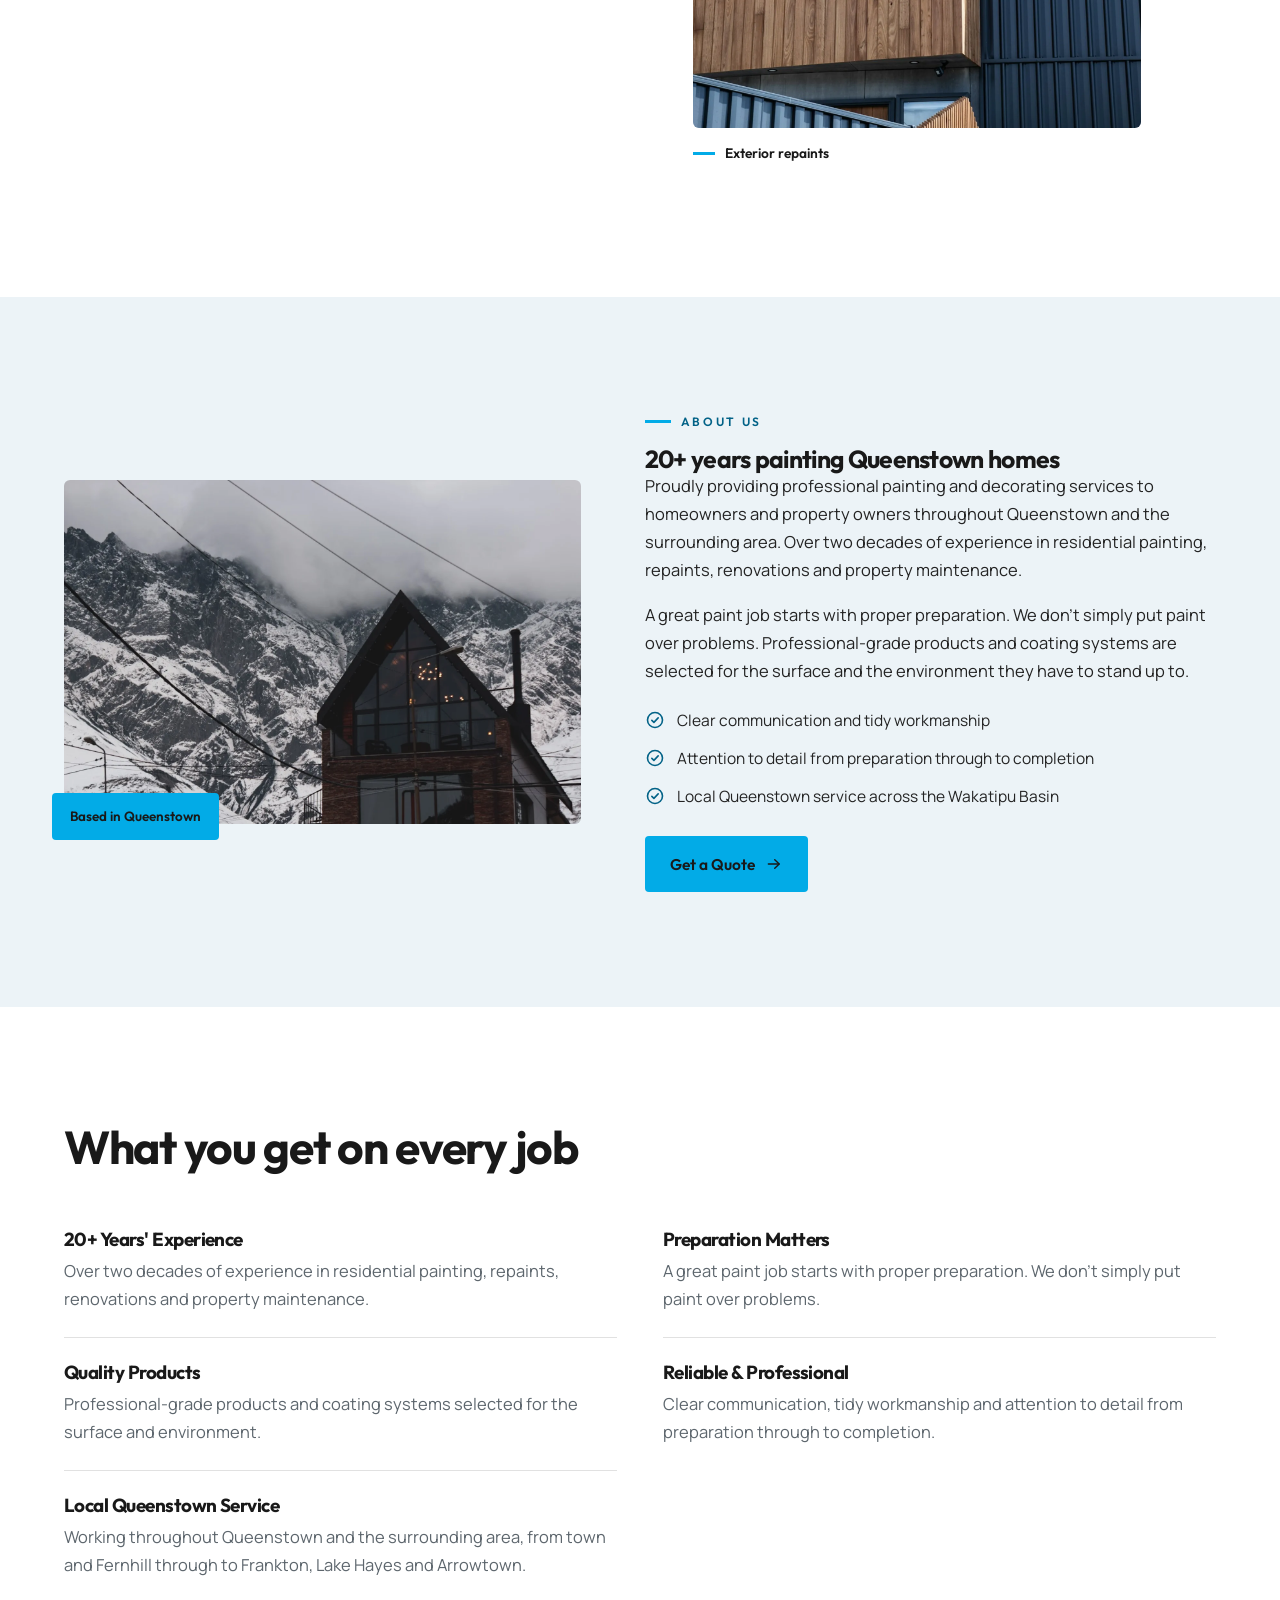
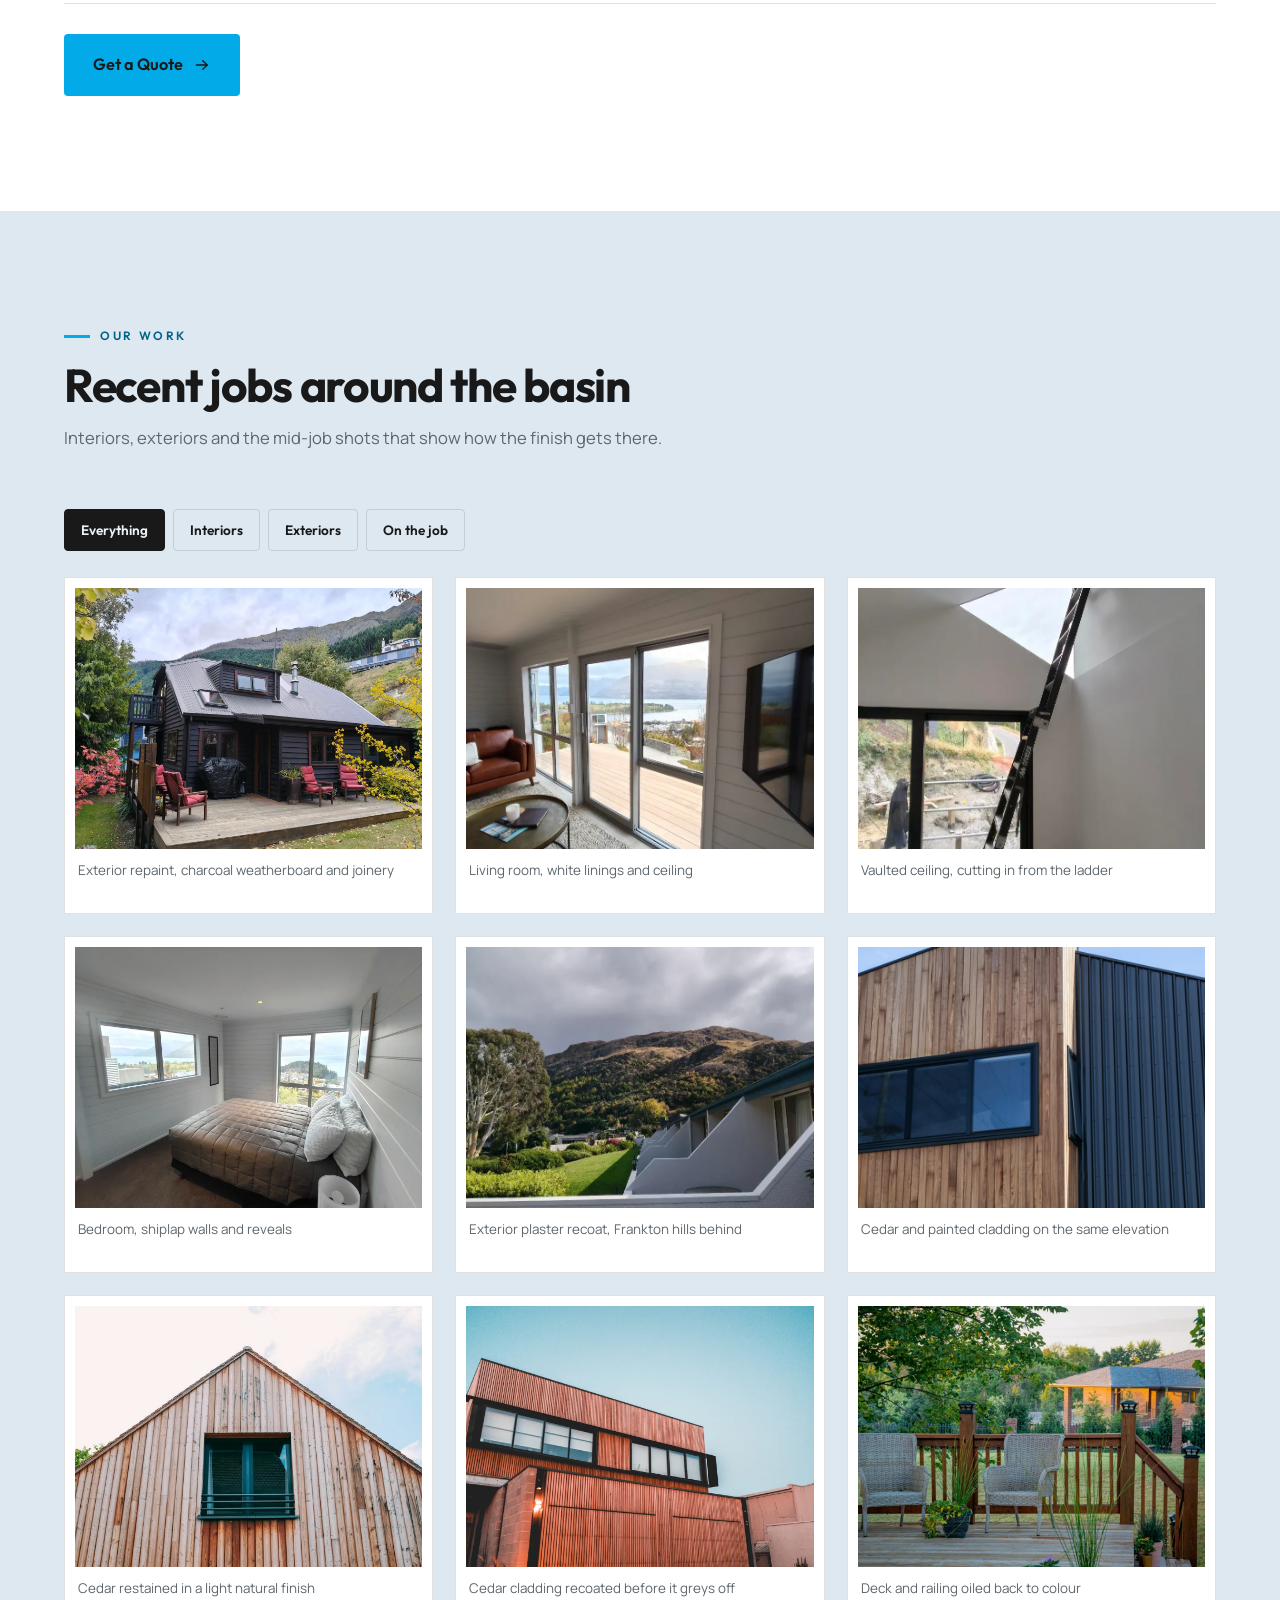
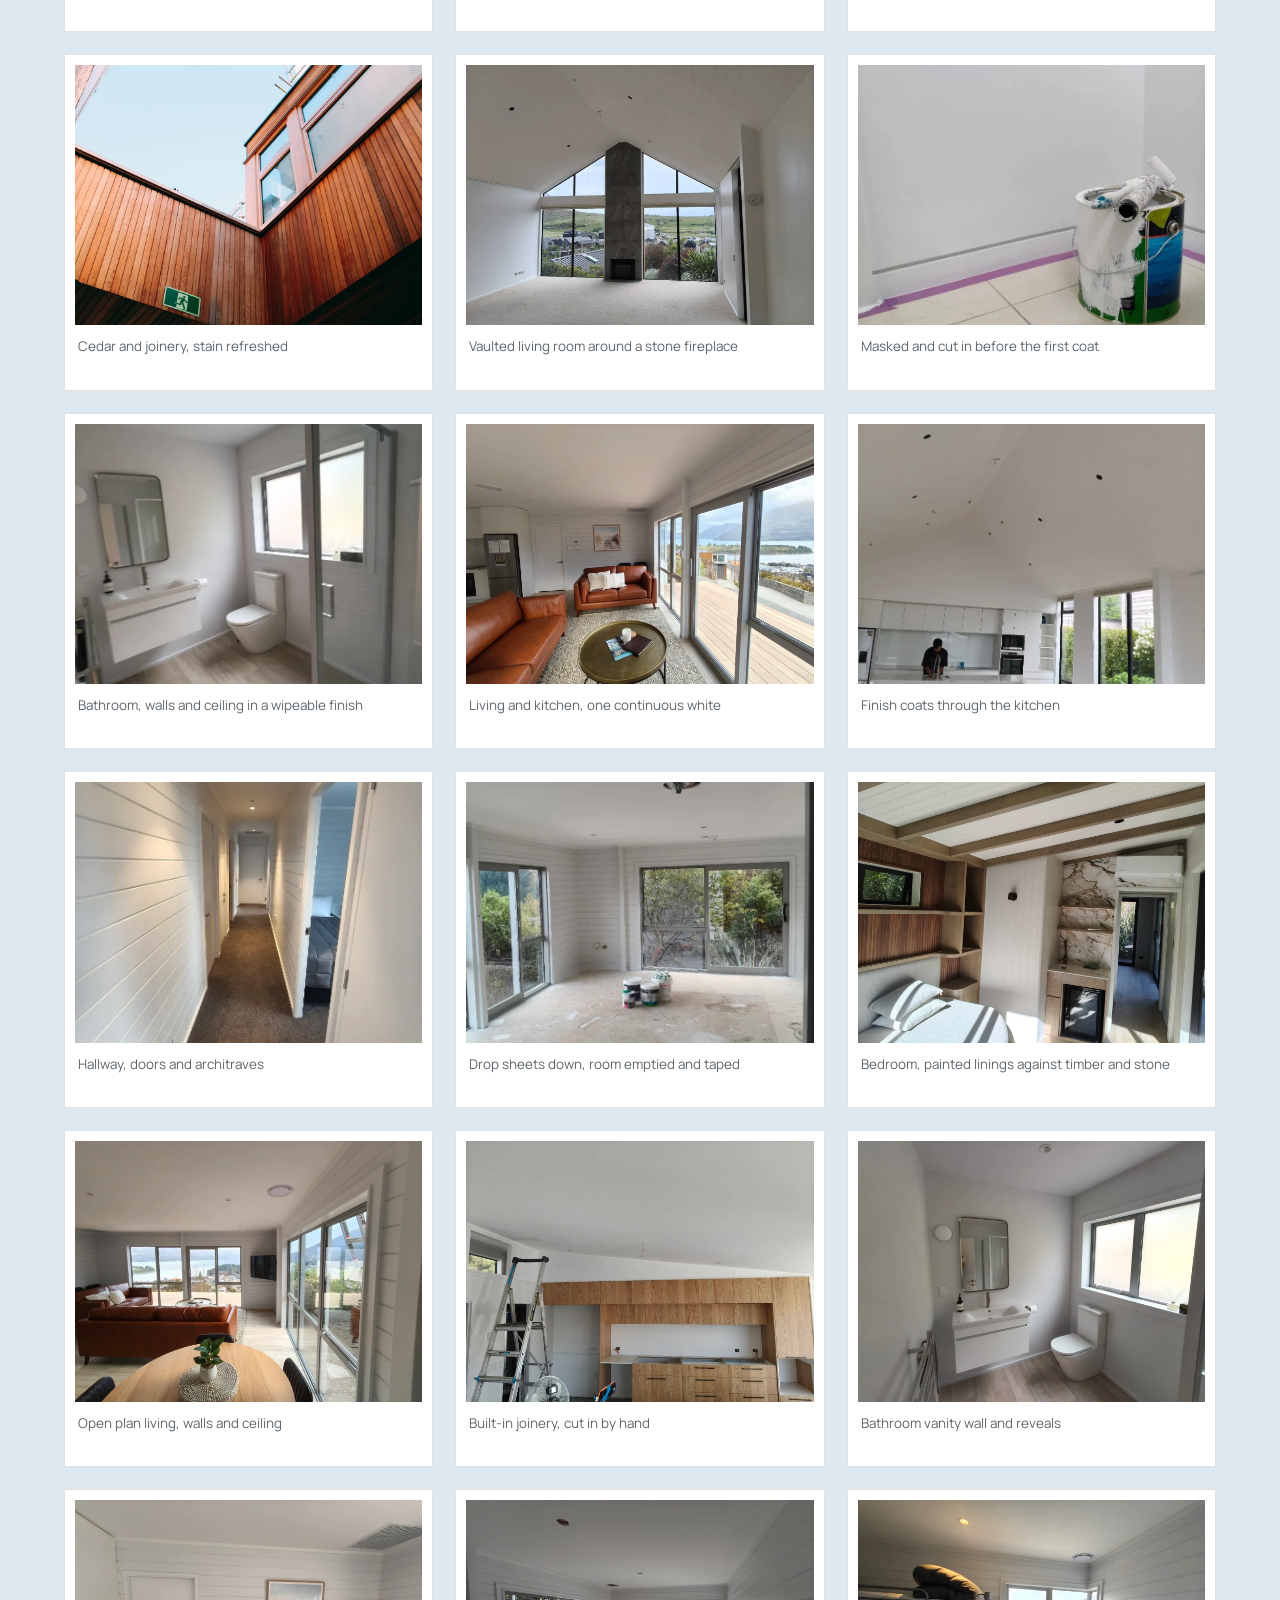
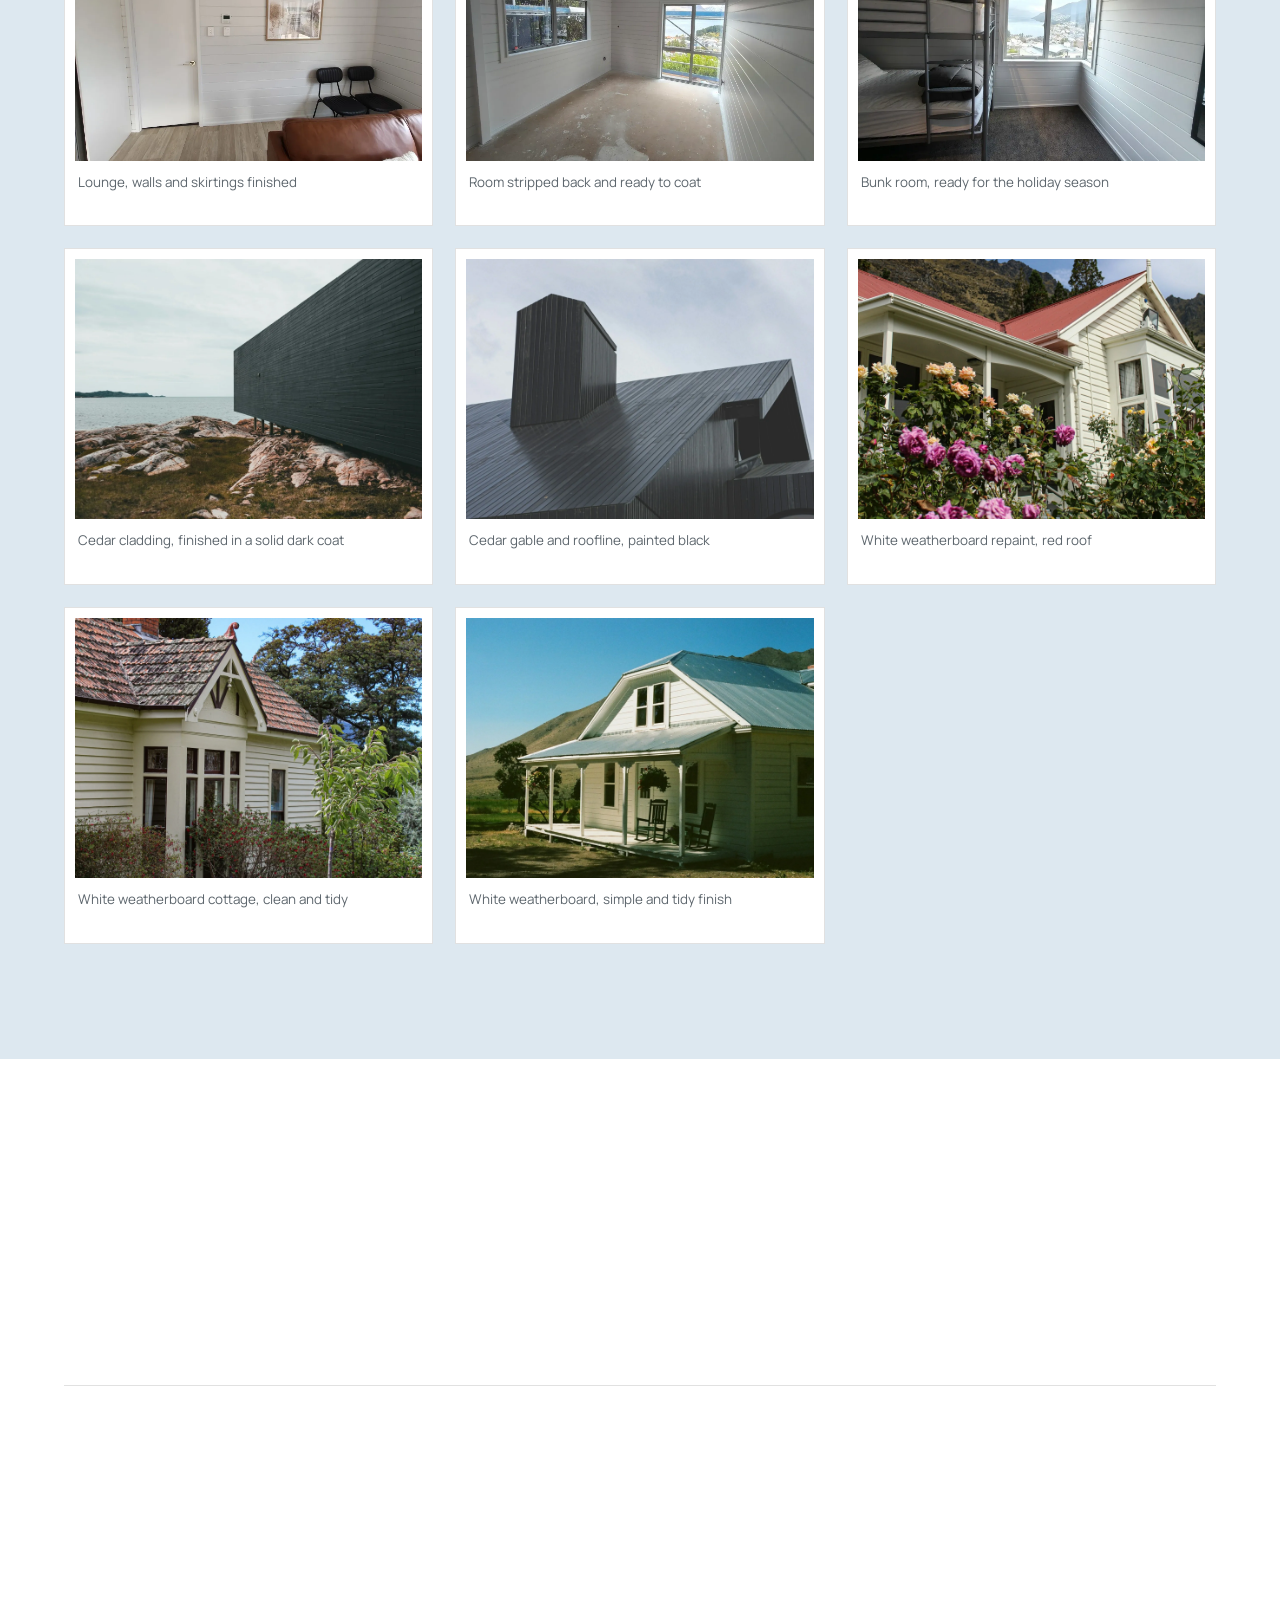
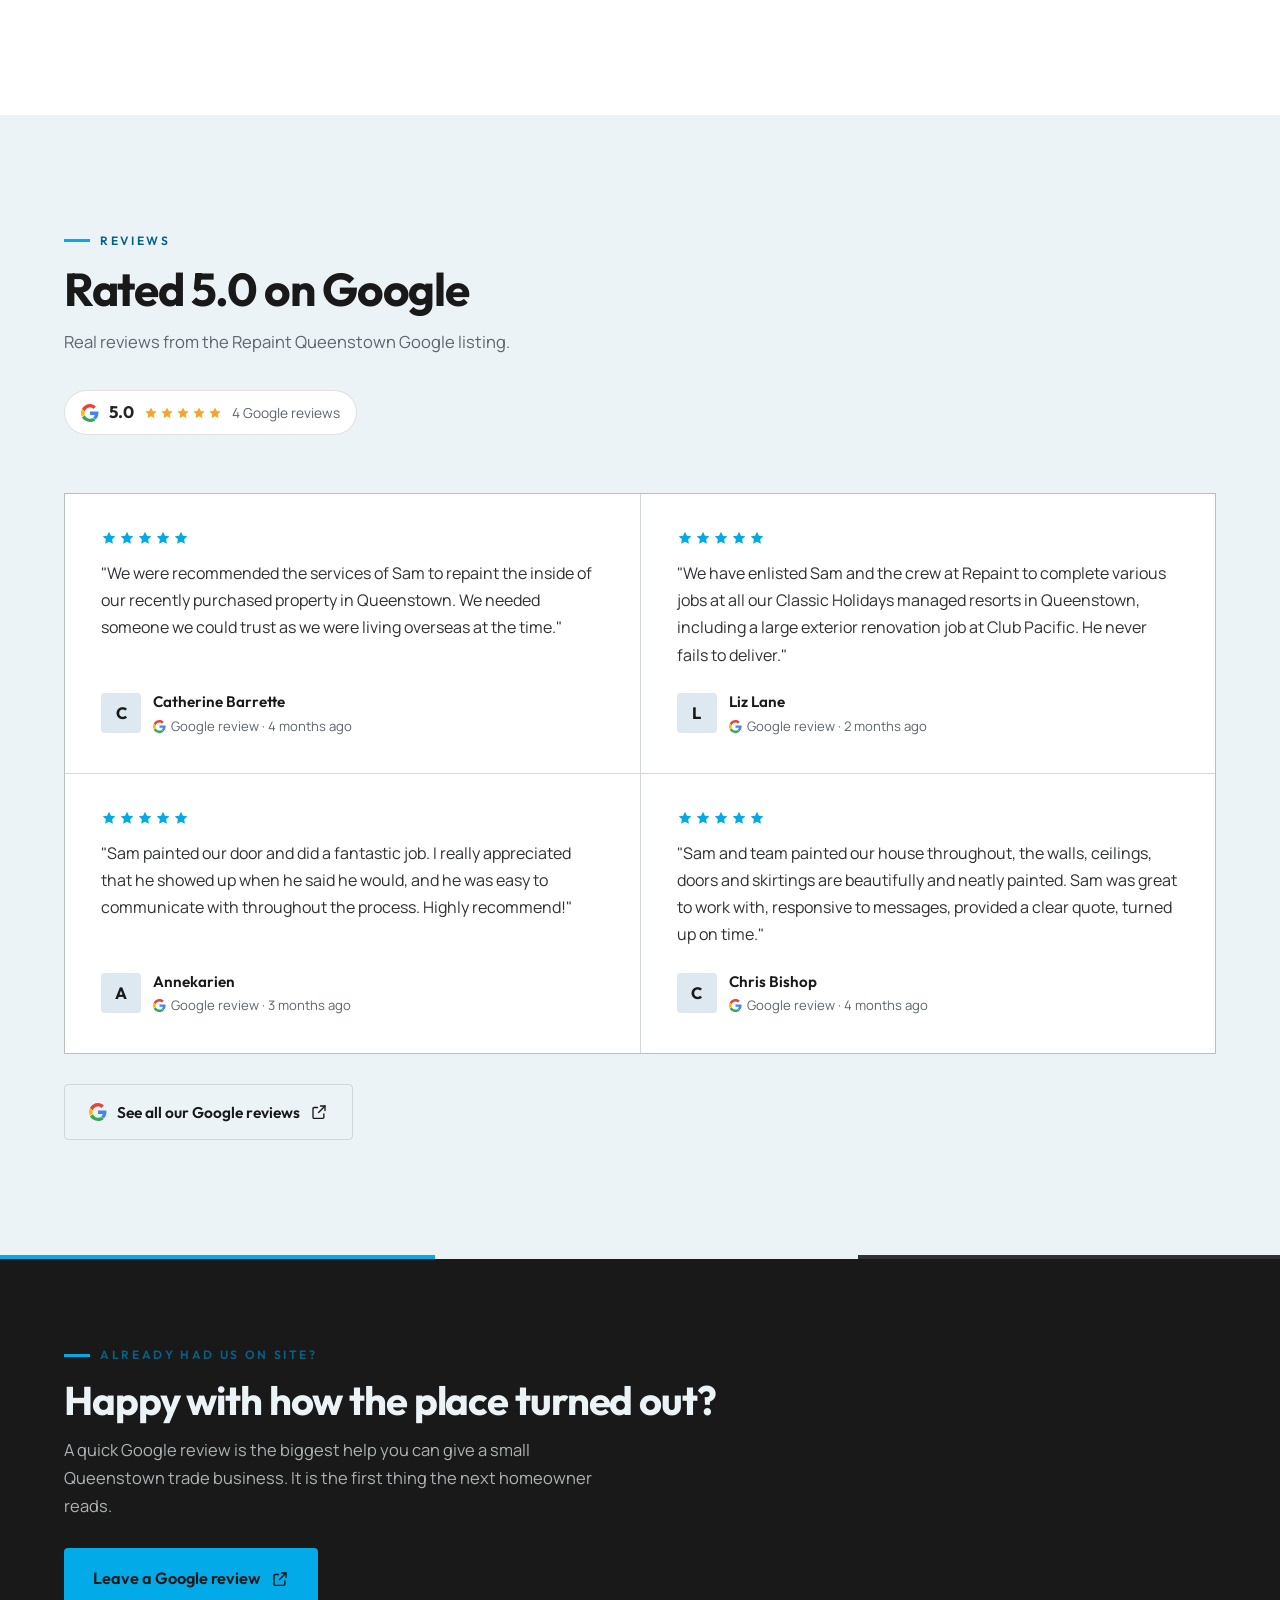
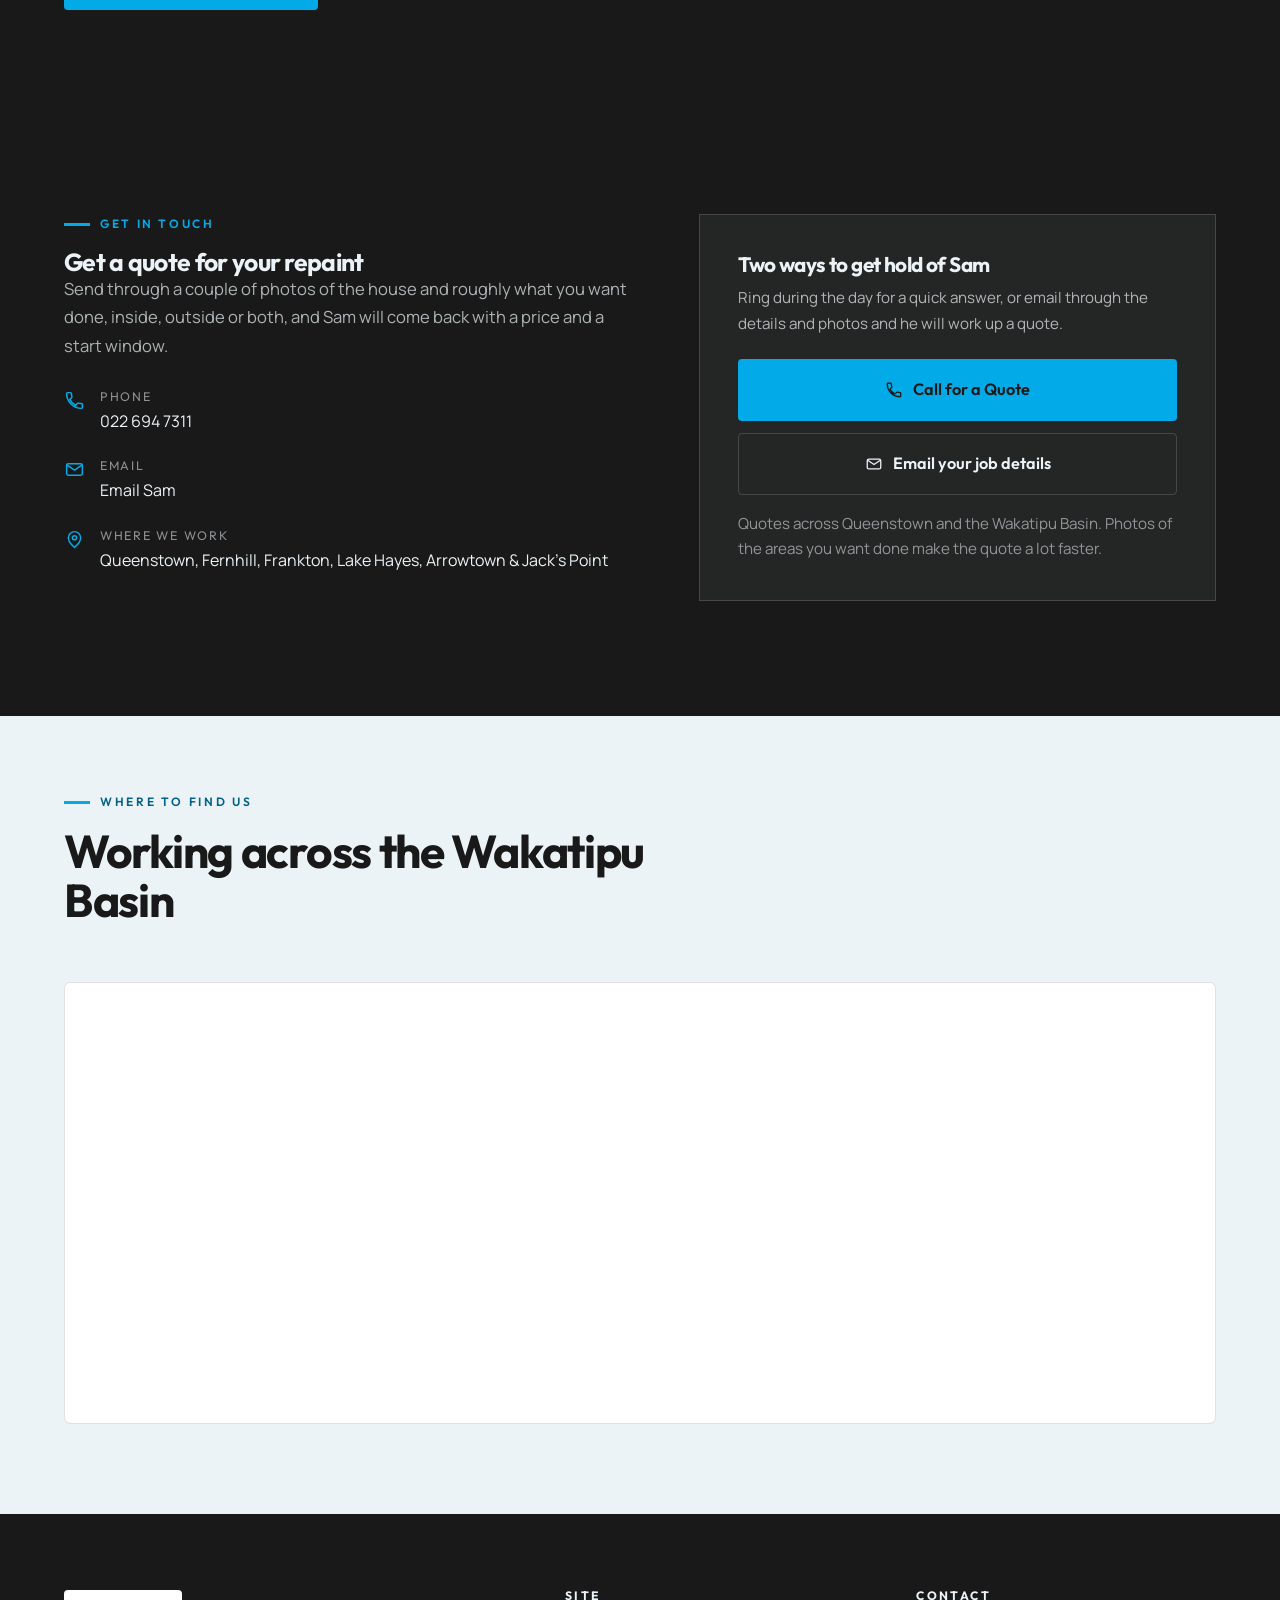
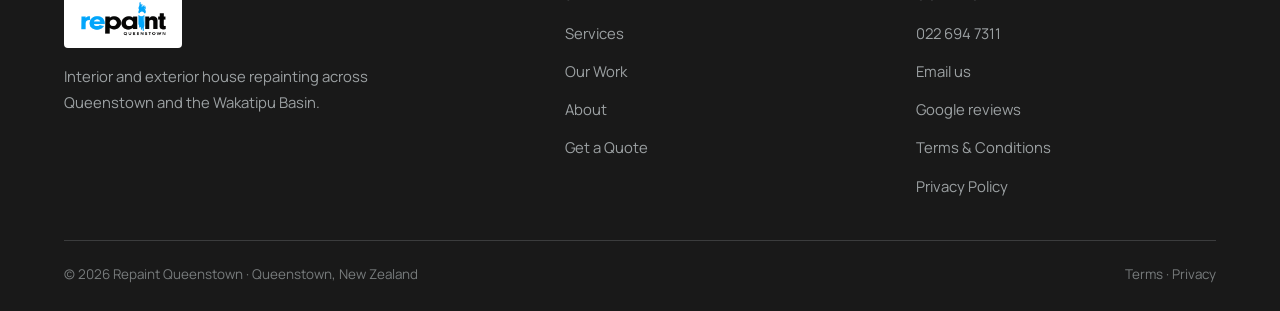
==== commit 54c909c0: "Update demo via Claude Code" ====
--- a/index.html
+++ b/index.html
@@ -306,6 +306,11 @@
       <figure data-cat="interior"><img src="img/int-lounge-art.webp" alt="Lounge with framed art and white painted walls" loading="lazy"><figcaption>Lounge, walls and skirtings finished</figcaption></figure>
       <figure data-cat="job"><img src="img/job-empty-room.webp" alt="Empty room mid-job with drop sheets and lake view" loading="lazy"><figcaption>Room stripped back and ready to coat</figcaption></figure>
       <figure data-cat="interior"><img src="img/int-bunk-room.webp" alt="Bunk room painted white with a lake view" loading="lazy"><figcaption>Bunk room, ready for the holiday season</figcaption></figure>
+      <figure data-cat="exterior"><img src="img/stock-cedar-black-coastal.webp" alt="Cedar cladding finished in a dark charcoal paint" loading="lazy"><figcaption>Cedar cladding, finished in a solid dark coat</figcaption></figure>
+      <figure data-cat="exterior"><img src="img/stock-cedar-black-gable.webp" alt="Painted black cedar gable and roofline" loading="lazy"><figcaption>Cedar gable and roofline, painted black</figcaption></figure>
+      <figure data-cat="exterior"><img src="img/stock-ext-white-villa.webp" alt="White weatherboard villa exterior repaint with a red roof" loading="lazy"><figcaption>White weatherboard repaint, red roof</figcaption></figure>
+      <figure data-cat="exterior"><img src="img/stock-ext-white-cottage.webp" alt="White weatherboard cottage exterior with a tiled roof" loading="lazy"><figcaption>White weatherboard cottage, clean and tidy</figcaption></figure>
+      <figure data-cat="exterior"><img src="img/stock-ext-white-farmhouse.webp" alt="White weatherboard farmhouse exterior repaint" loading="lazy"><figcaption>White weatherboard, simple and tidy finish</figcaption></figure>
     </div>
   </div>
 </section>
--- a/styles.css
+++ b/styles.css
@@ -267,15 +267,21 @@
 }
 .filter-btn:hover { border-color: var(--ink); }
 .filter-btn.is-active { background: var(--ink); color: var(--paper); border-color: var(--ink); }
-.gallery { column-count: 3; column-gap: clamp(14px, 1.8vw, 22px); }
+.gallery {
+  display: grid; grid-template-columns: repeat(3, 1fr);
+  gap: clamp(14px, 1.8vw, 22px); align-items: stretch;
+}
 .gallery figure {
-  break-inside: avoid; margin: 0 0 clamp(14px, 1.8vw, 22px); position: relative;
+  margin: 0; position: relative; display: flex; flex-direction: column;
   background: var(--paper-2); border: 1px solid var(--line); padding: 10px; cursor: zoom-in;
   transition: transform 0.4s var(--ease), box-shadow 0.4s var(--ease);
 }
 .gallery figure:hover { transform: translateY(-4px); box-shadow: var(--shadow-sm); }
-.gallery img { width: 100%; height: auto; }
-.gallery figcaption { padding: 11px 3px 3px; font-size: 0.84rem; color: var(--muted); line-height: 1.5; }
+.gallery img { width: 100%; aspect-ratio: 4 / 3; object-fit: cover; object-position: center; display: block; }
+.gallery figcaption {
+  padding: 11px 3px 3px; font-size: 0.84rem; color: var(--muted); line-height: 1.5;
+  min-height: calc(2 * 1.5em + 14px);
+}
 .gallery figure[hidden] { display: none; }
 
 /* lightbox */
@@ -418,7 +424,7 @@
   .service-media-frame { aspect-ratio: 16 / 10; }
   .about-grid, .contact-grid { grid-template-columns: 1fr; }
   .about-grid.is-flipped .about-media { order: 0; }
-  .gallery { column-count: 2; }
+  .gallery { grid-template-columns: repeat(2, 1fr); }
   .swatches { grid-template-columns: repeat(3, 1fr); }
   .swatch:nth-child(3) { border-right: 0; }
   .swatch:nth-child(1), .swatch:nth-child(2), .swatch:nth-child(3) { border-bottom: 1px solid var(--line); }
@@ -442,7 +448,7 @@
   .crew-card { border-left: 0; border-top: 1px solid var(--line); padding-left: 0; padding-right: 0; }
   .crew-card:first-child { border-top: 0; }
   .reviews-grid { grid-template-columns: 1fr; }
-  .gallery { column-count: 1; }
+  .gallery { grid-template-columns: 1fr; }
   .swatches { grid-template-columns: repeat(2, 1fr); }
   .swatch:nth-child(odd) { border-right: 1px solid var(--line); }
   .swatch:nth-child(even) { border-right: 0; }
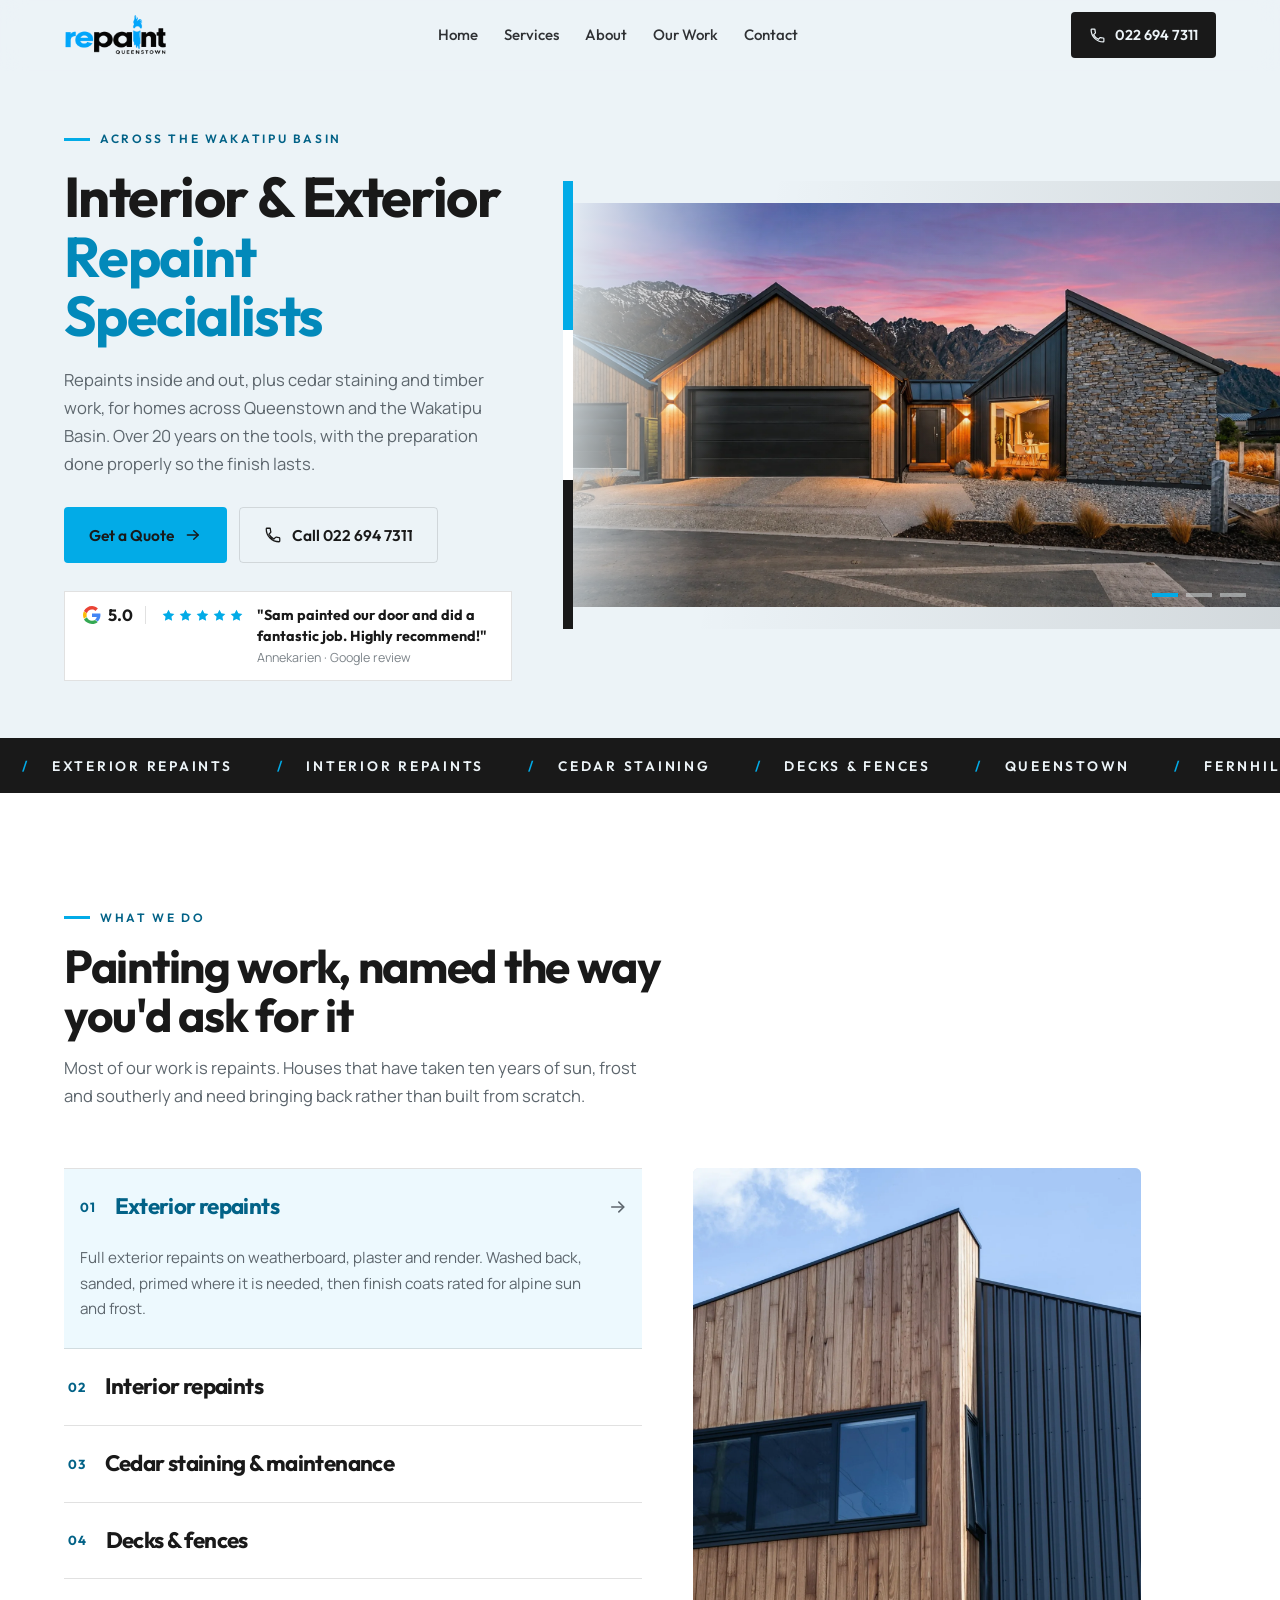
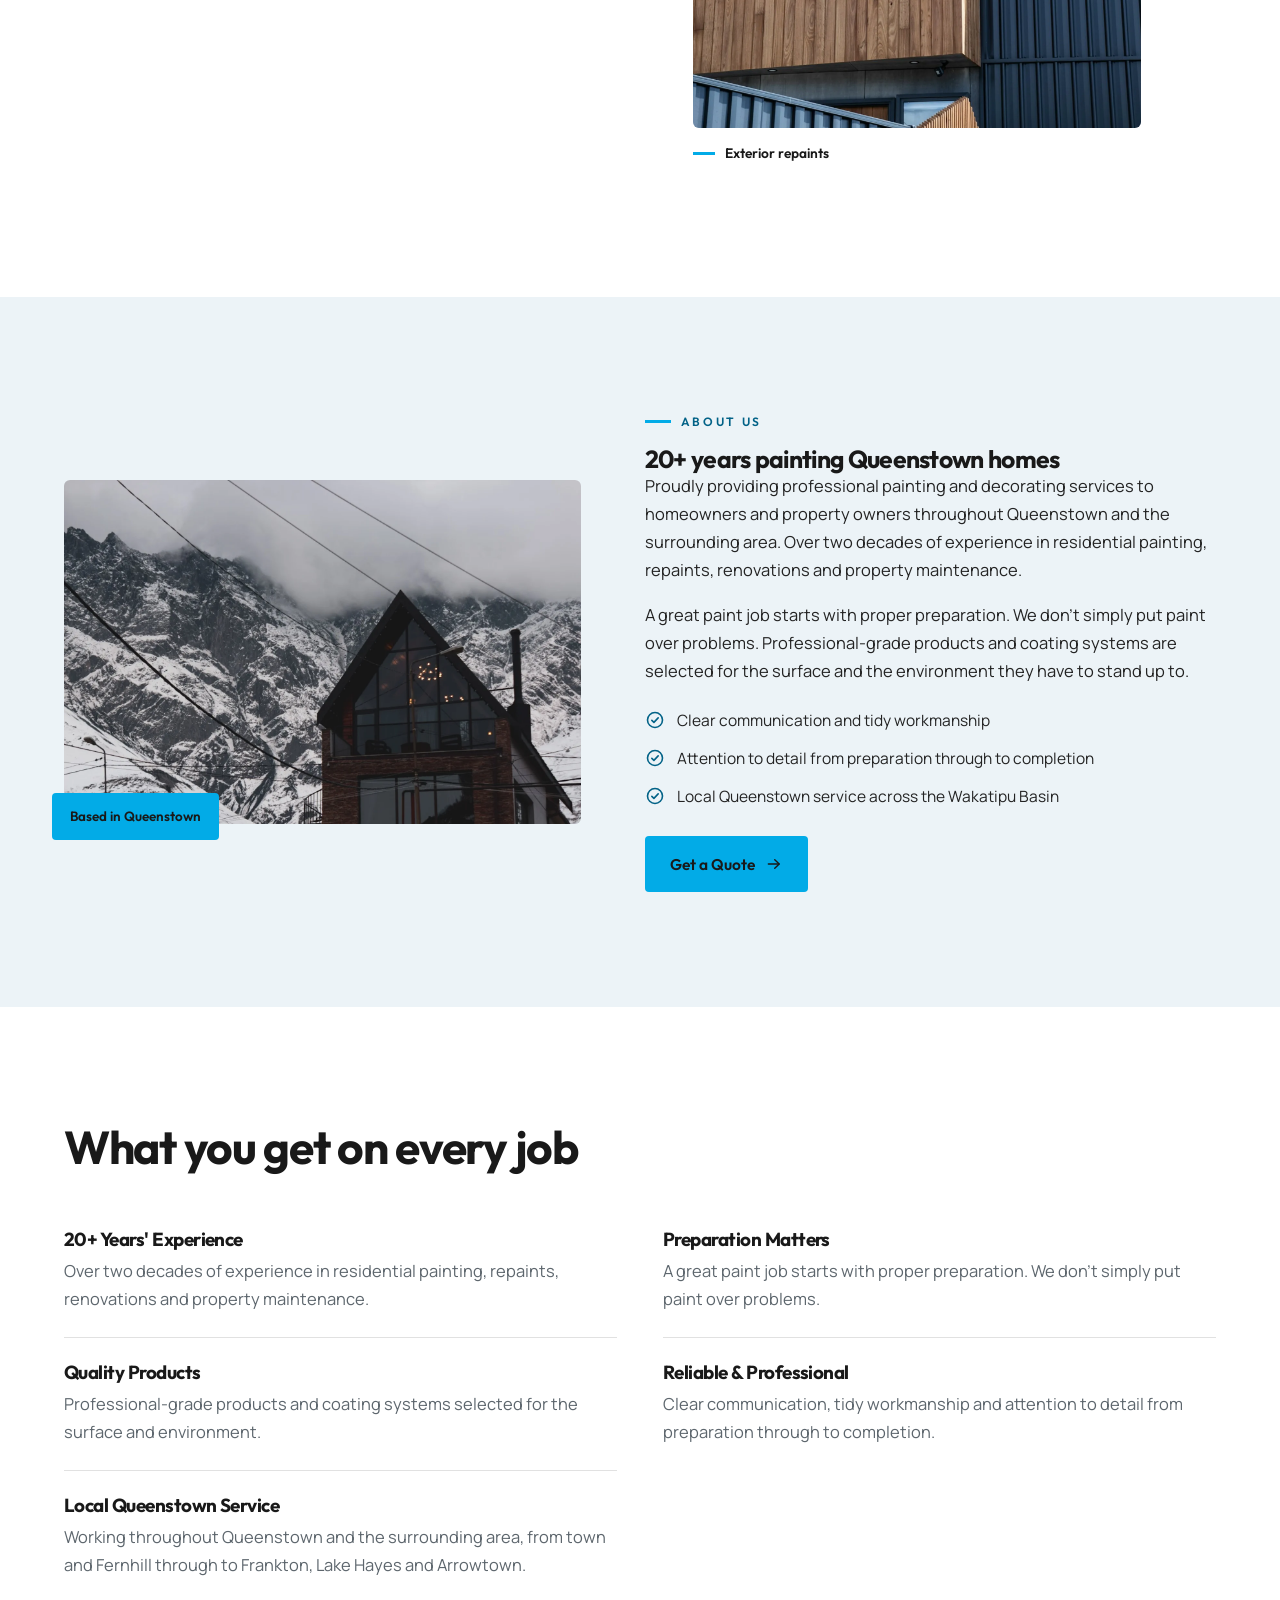
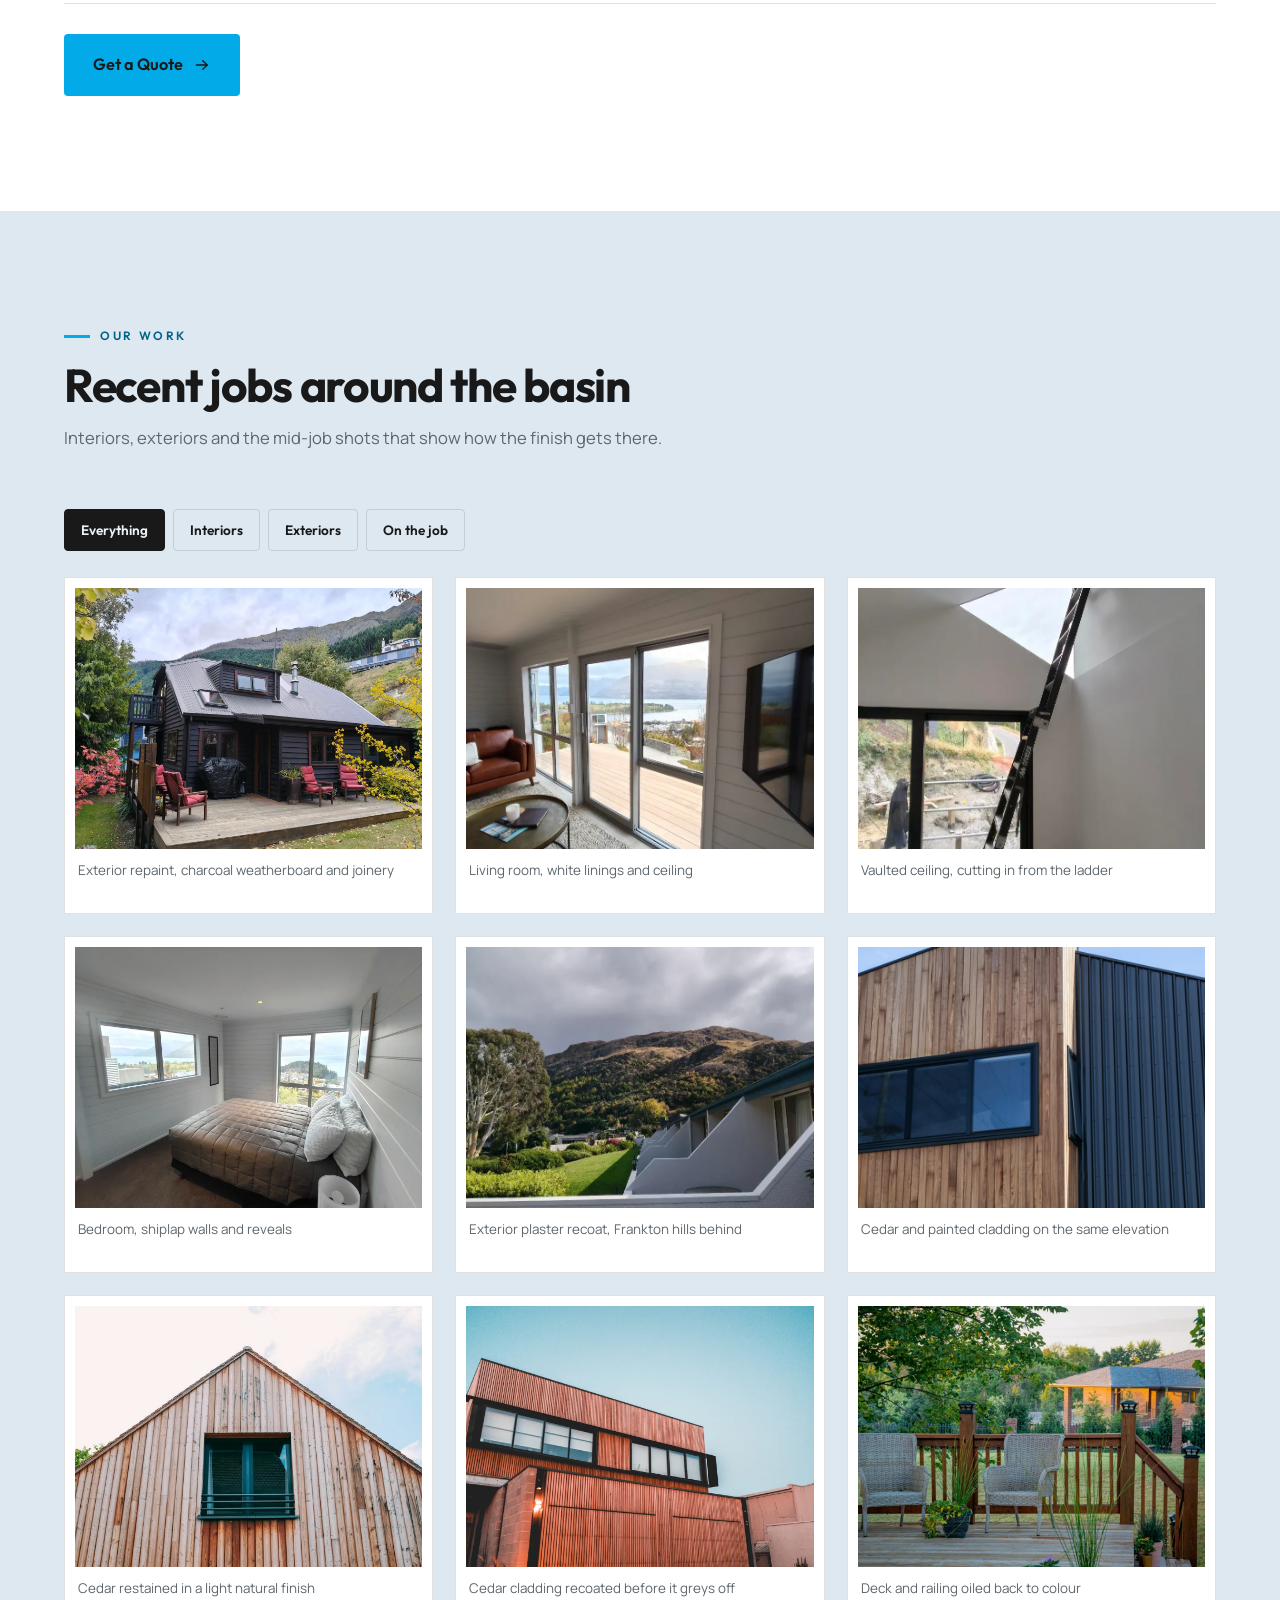
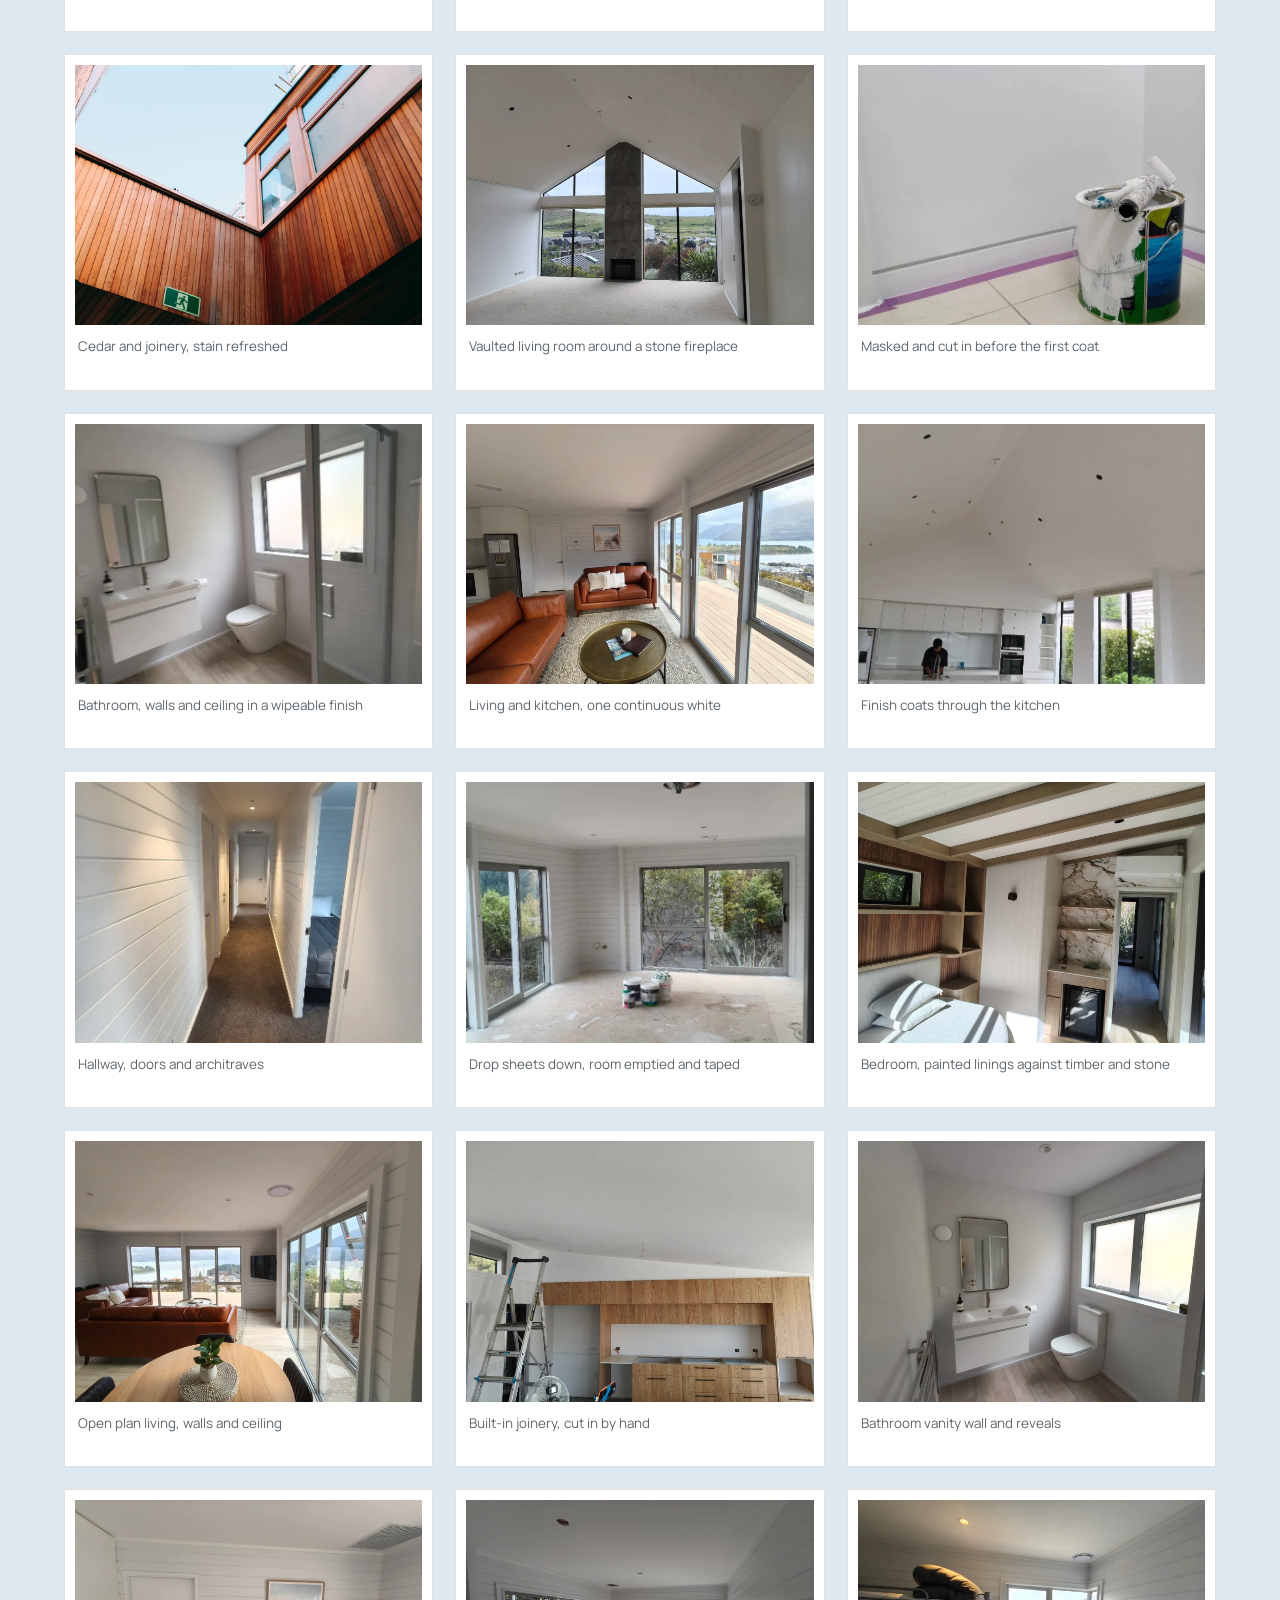
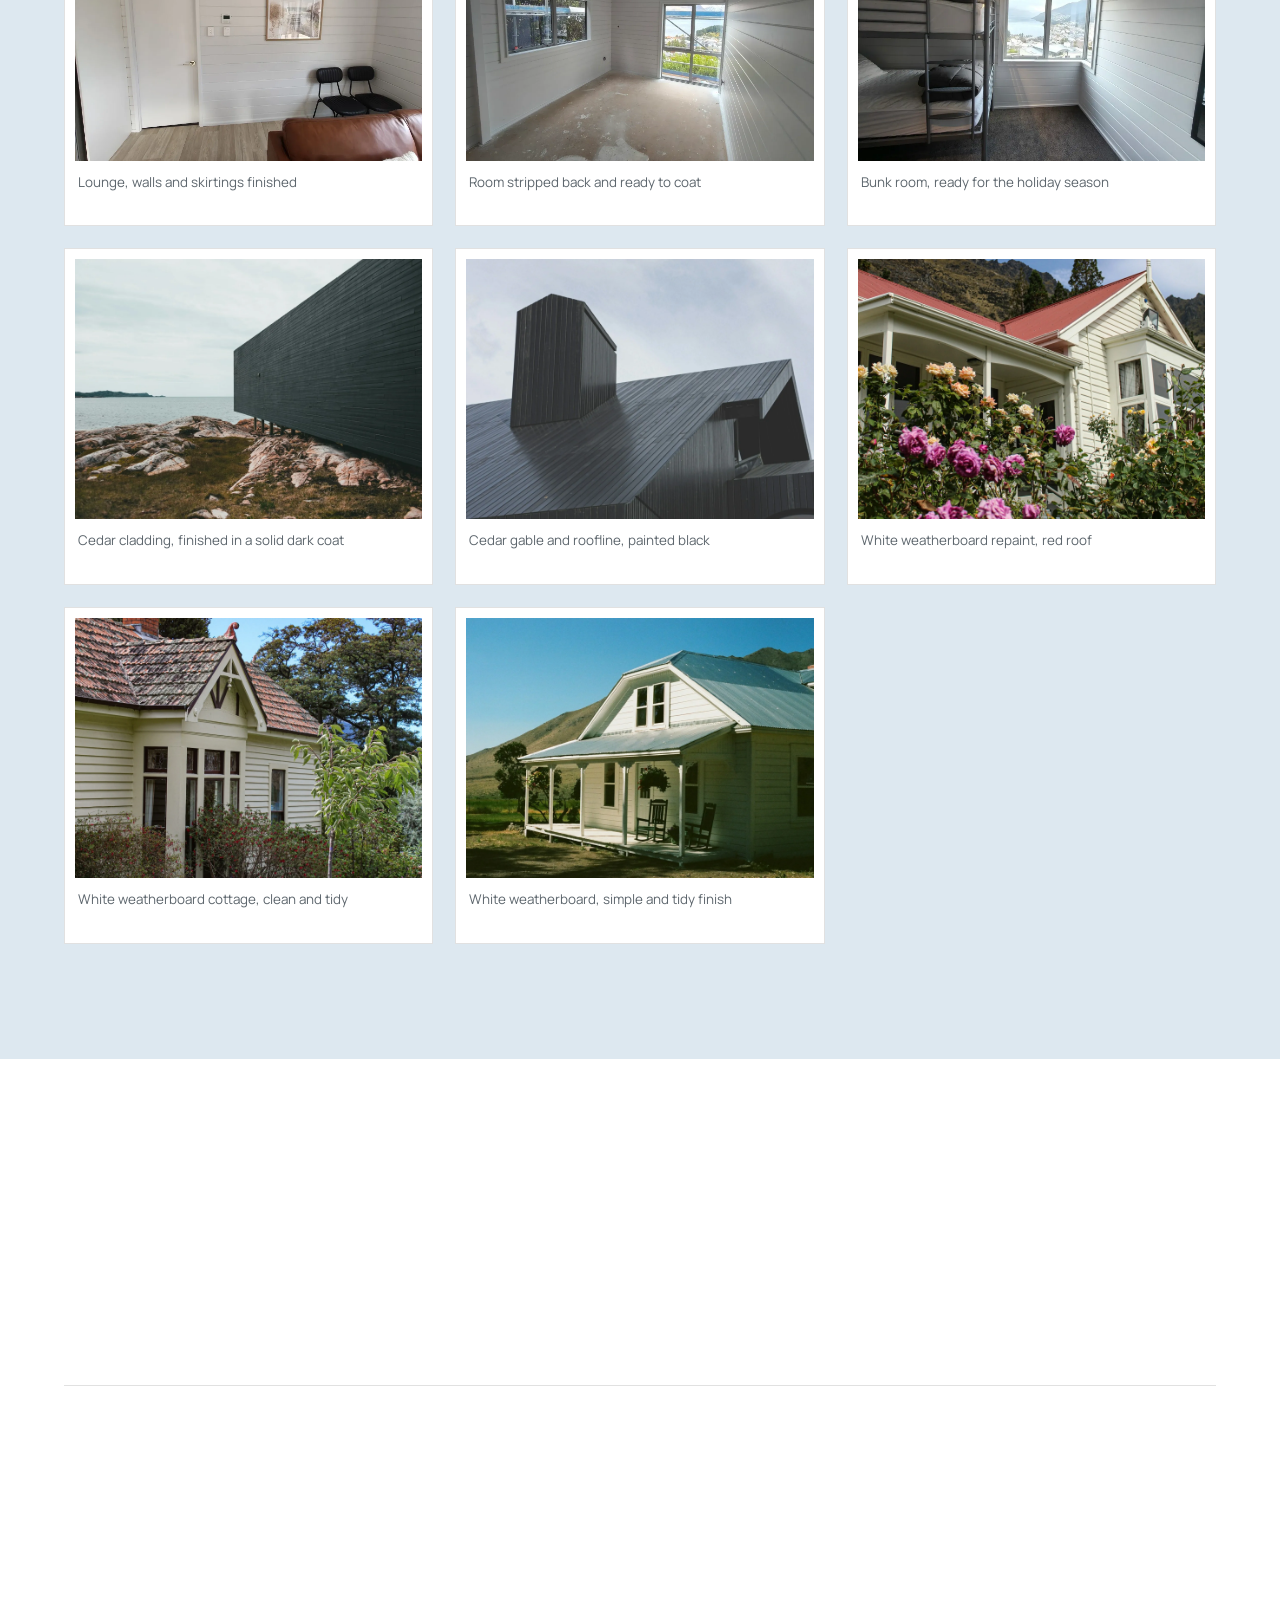
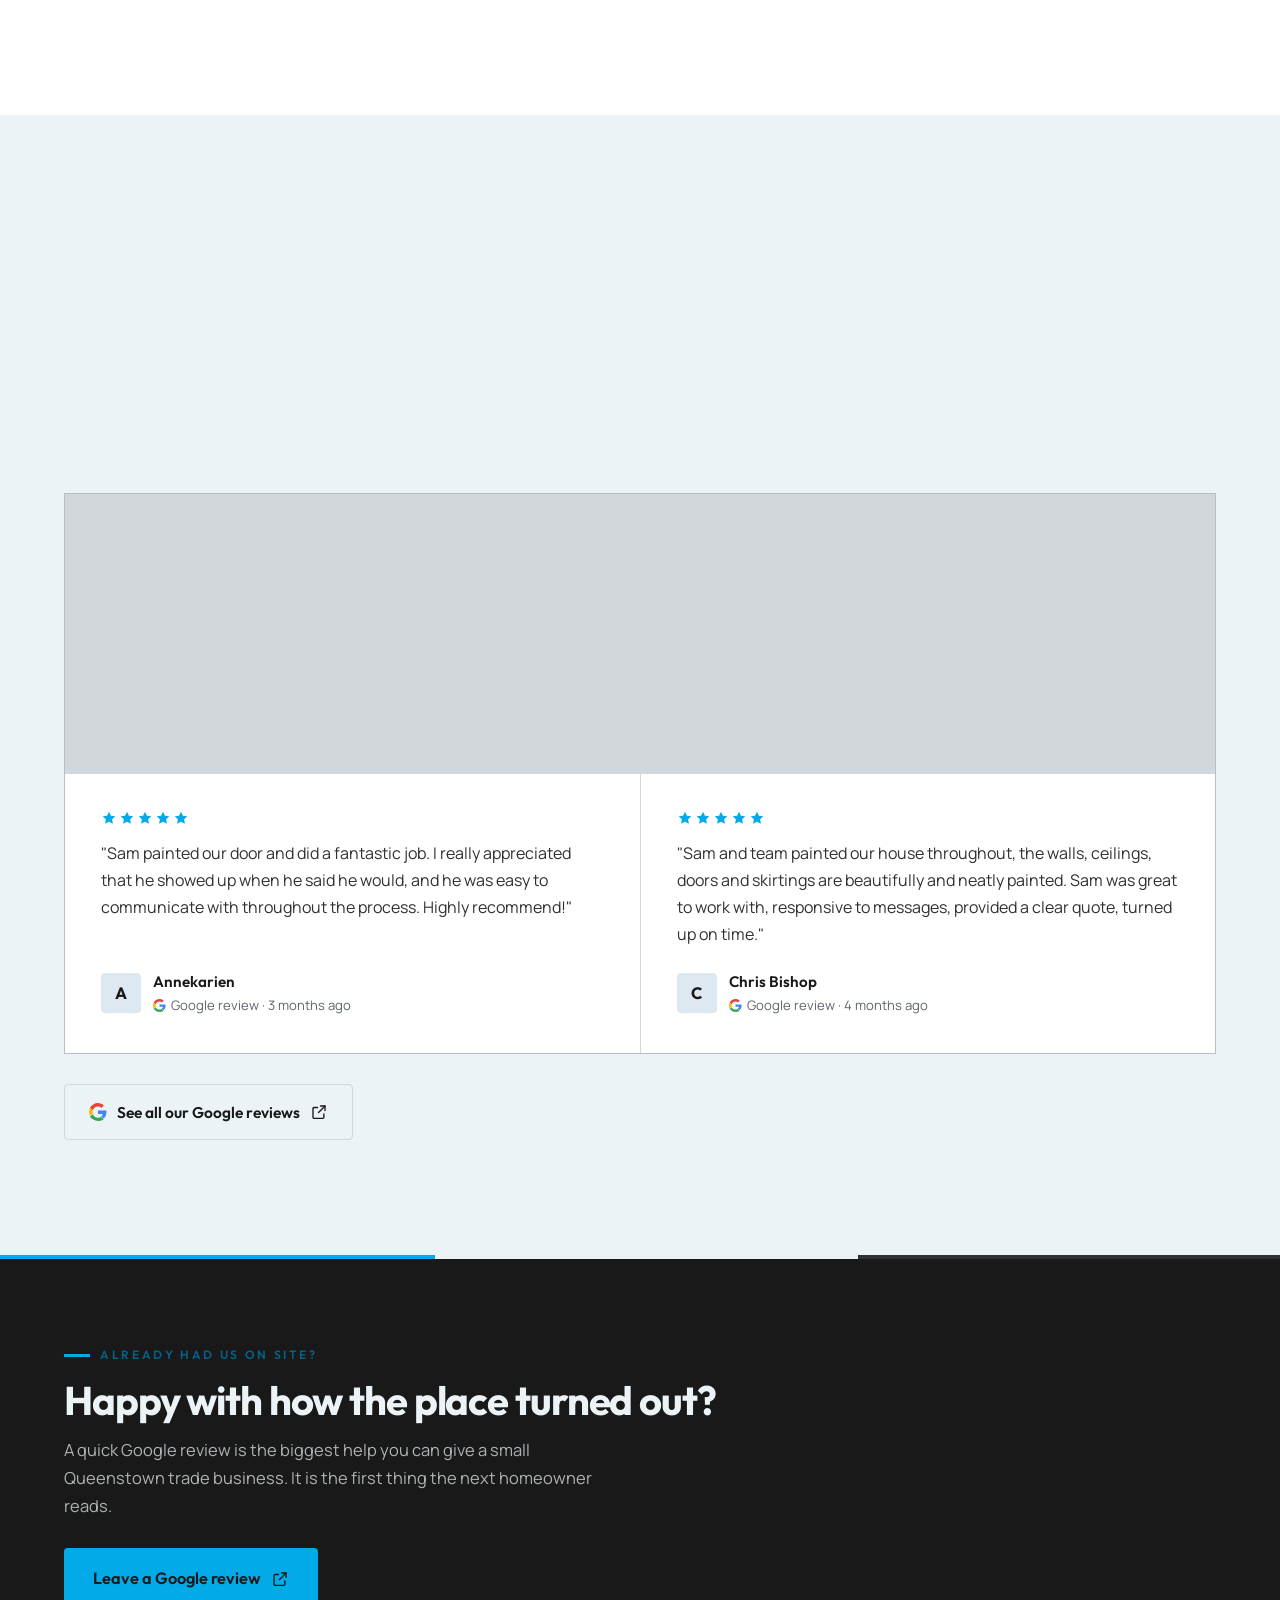
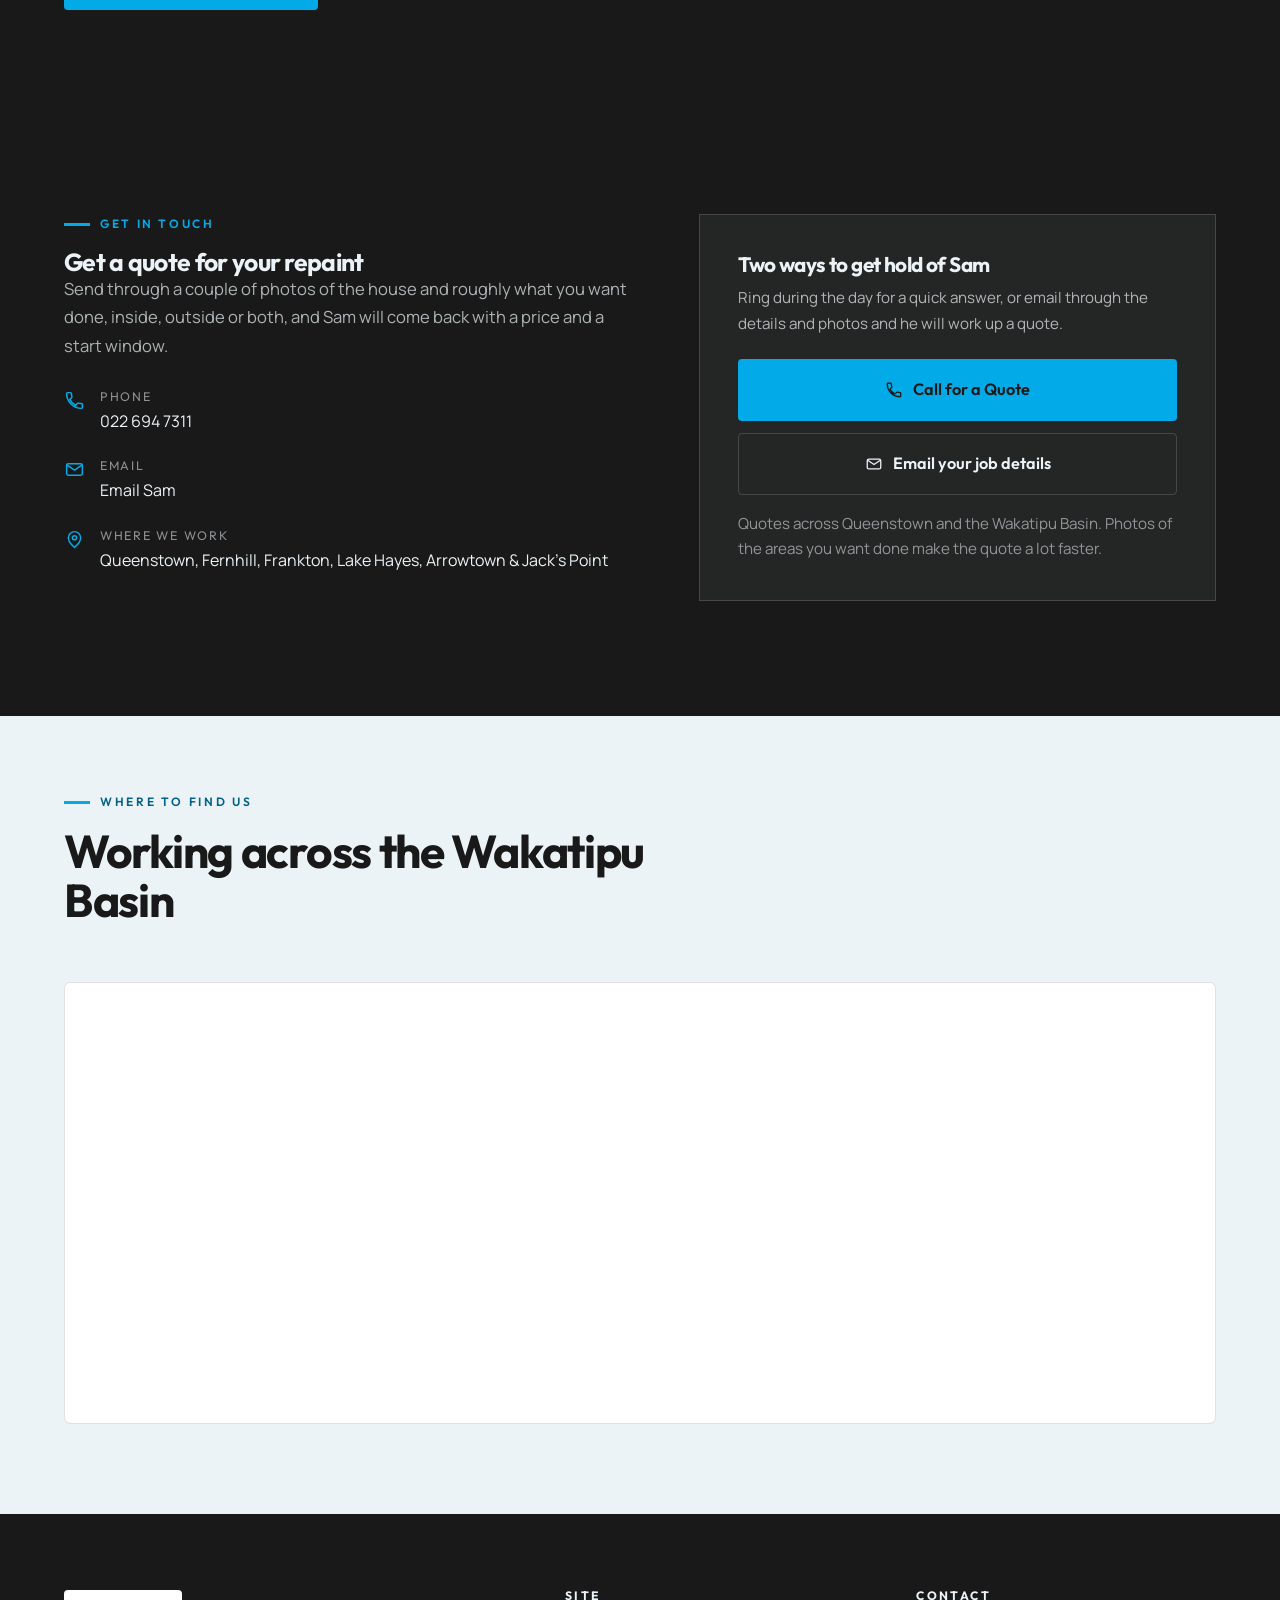
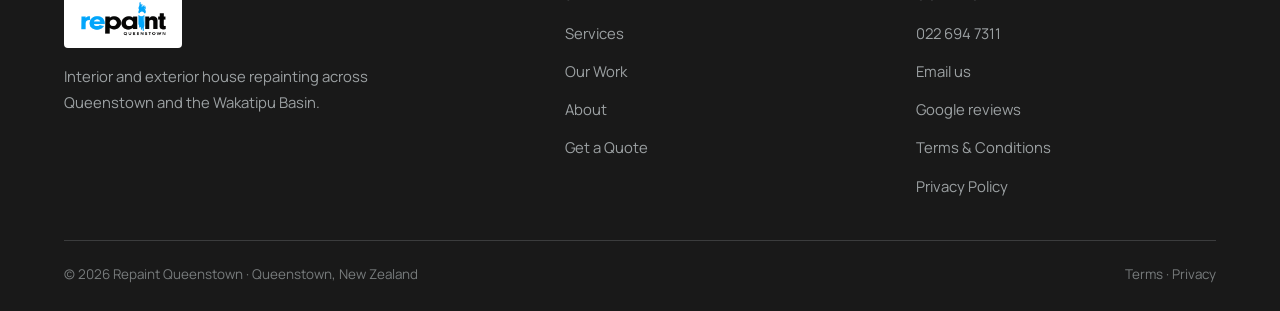
==== commit d78b7a57: "Swap hero feature slides for new exterior photos (repace1/repace2) Co-Authored-By: Claude Fable 5 <n" ====
--- a/index.html
+++ b/index.html
@@ -140,10 +140,10 @@
         <img src="img/hero-main.webp" alt="Repainted home in Queenstown at dusk" fetchpriority="high" width="1900" height="1069">
       </div>
       <div class="hero-slide">
-        <img src="img/feature-1.webp" alt="Repainted exterior with dark cladding and timber entry" loading="lazy" width="1600" height="1067">
+        <img src="img/feature-1.webp" alt="Repainted single level home with cedar gables, white walls and a fresh lawn" loading="lazy" width="1983" height="793">
       </div>
       <div class="hero-slide">
-        <img src="img/feature-2.webp" alt="Freshly painted home exterior in Queenstown" loading="lazy" width="1600" height="1067">
+        <img src="img/feature-2.webp" alt="Freshly painted entry with vertical cedar cladding and a timber deck" loading="lazy" width="1444" height="952">
       </div>
     </div>
     <span class="hero-rail" aria-hidden="true"><i></i><i></i><i></i></span>
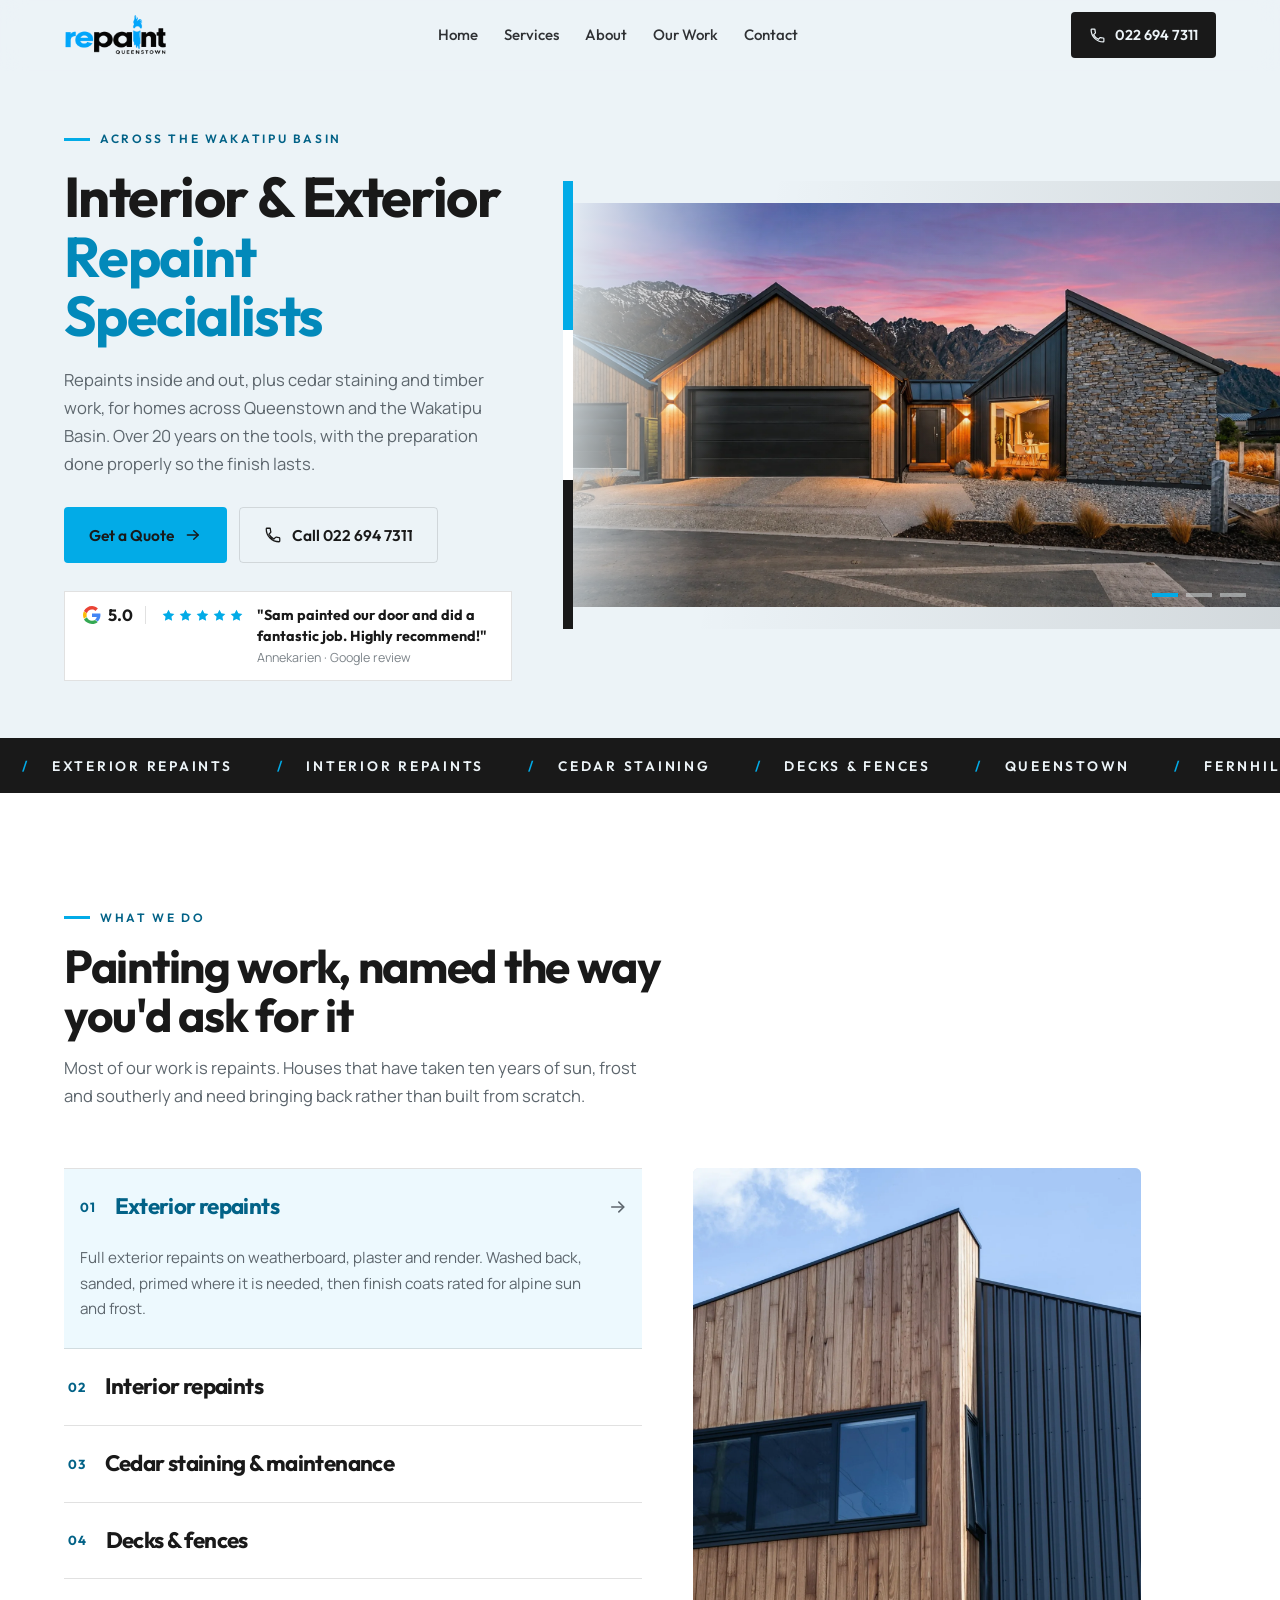
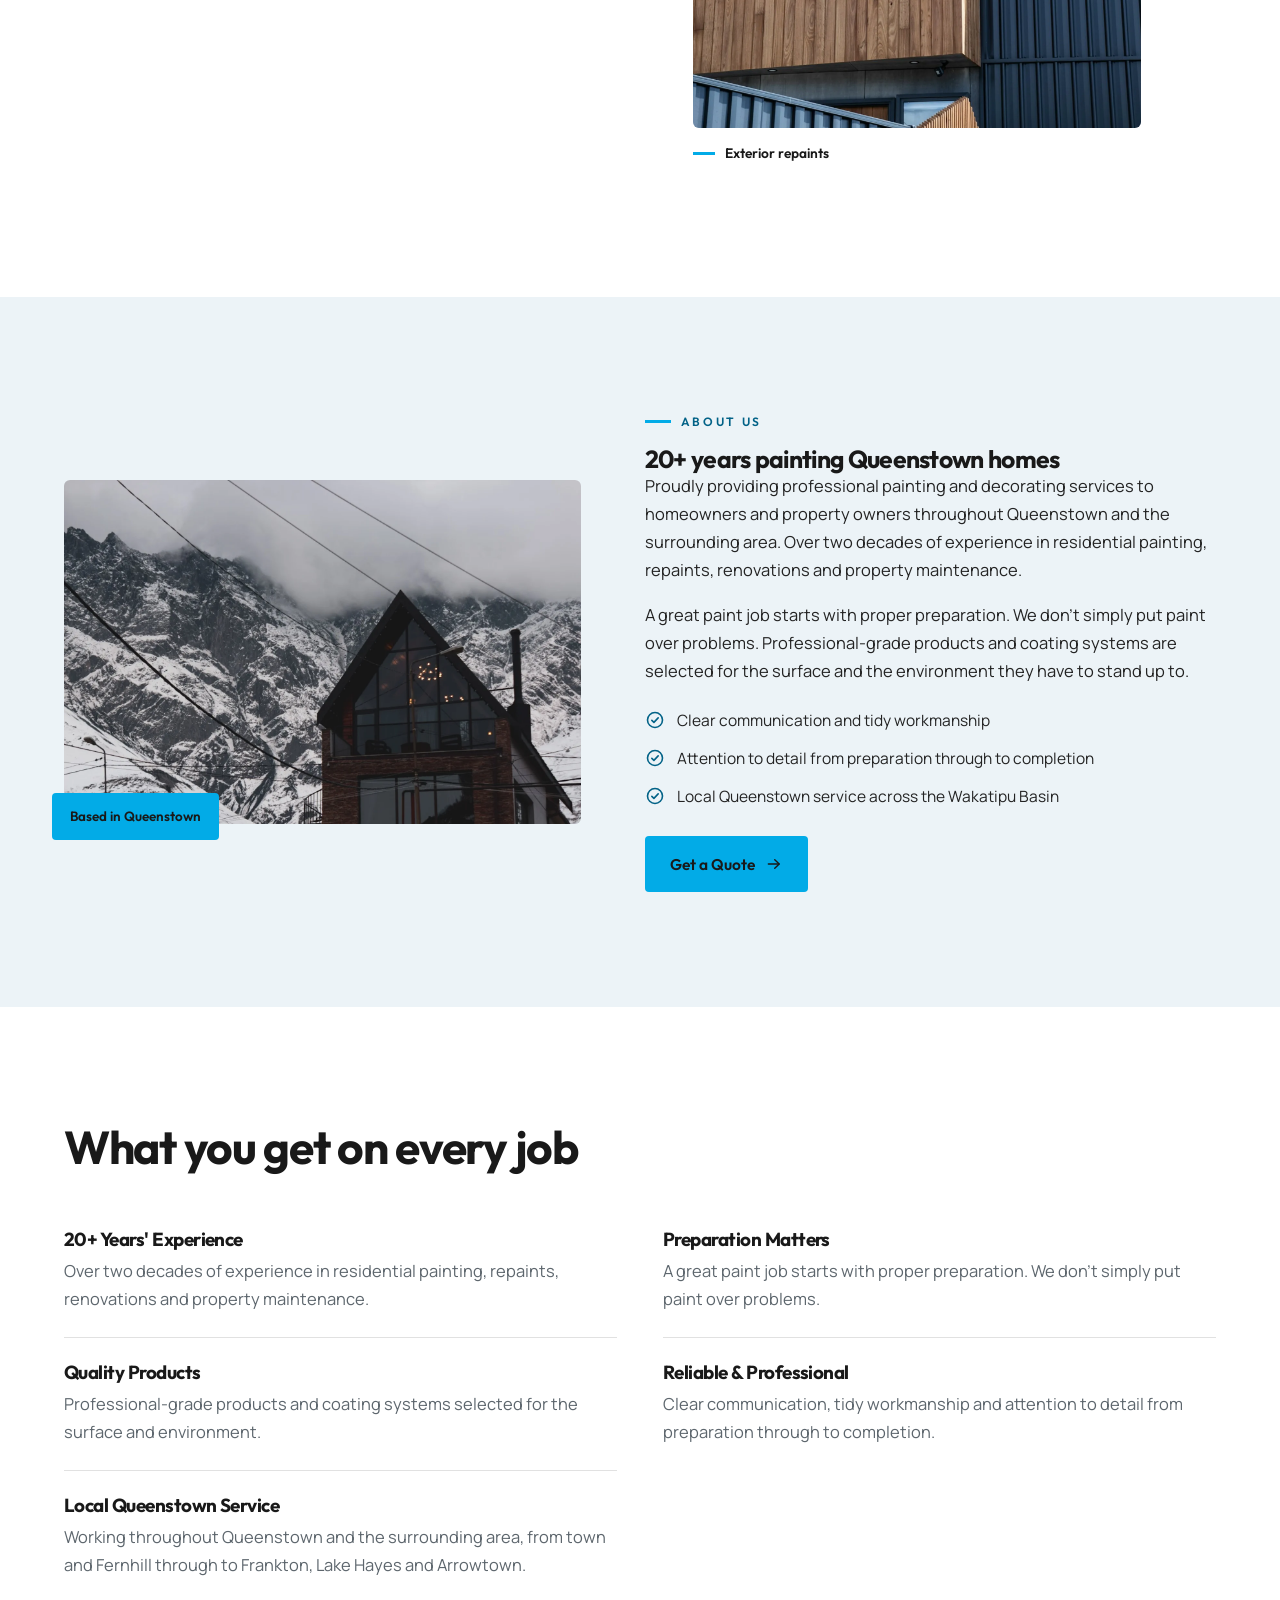
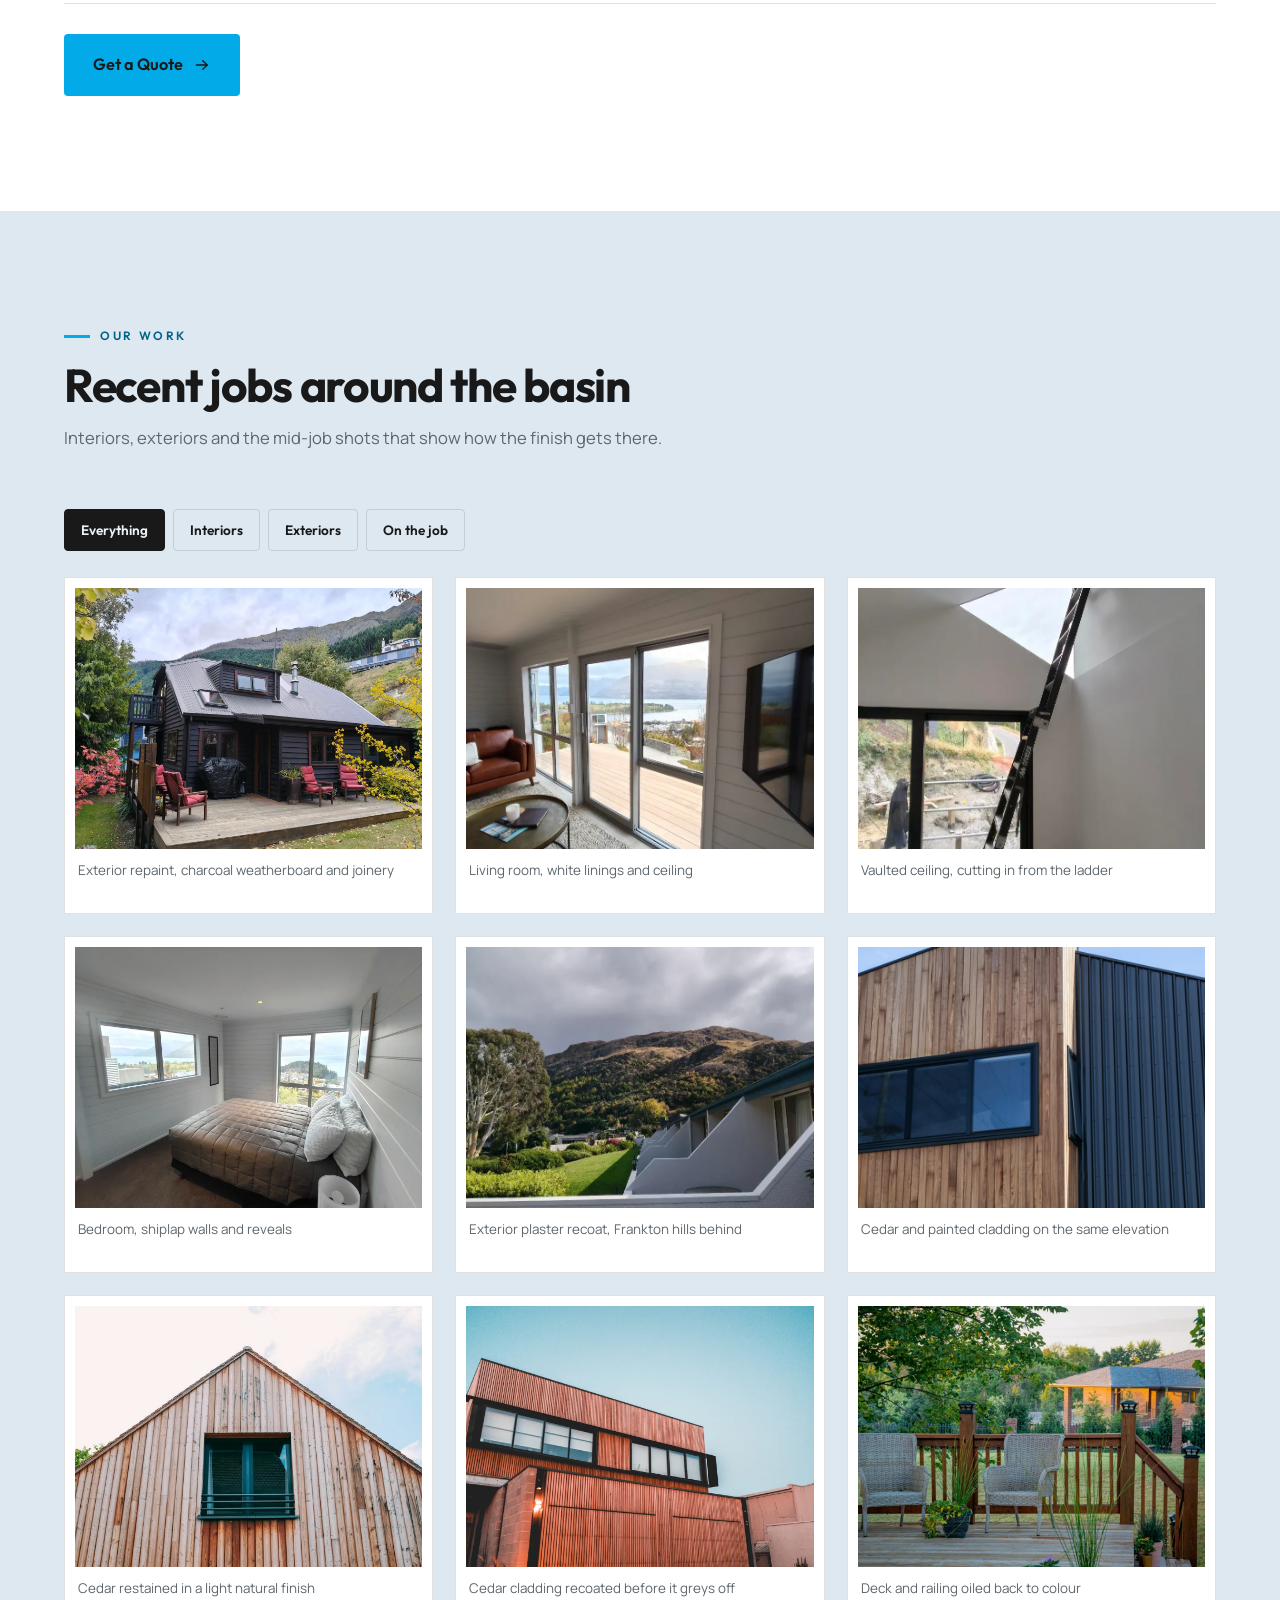
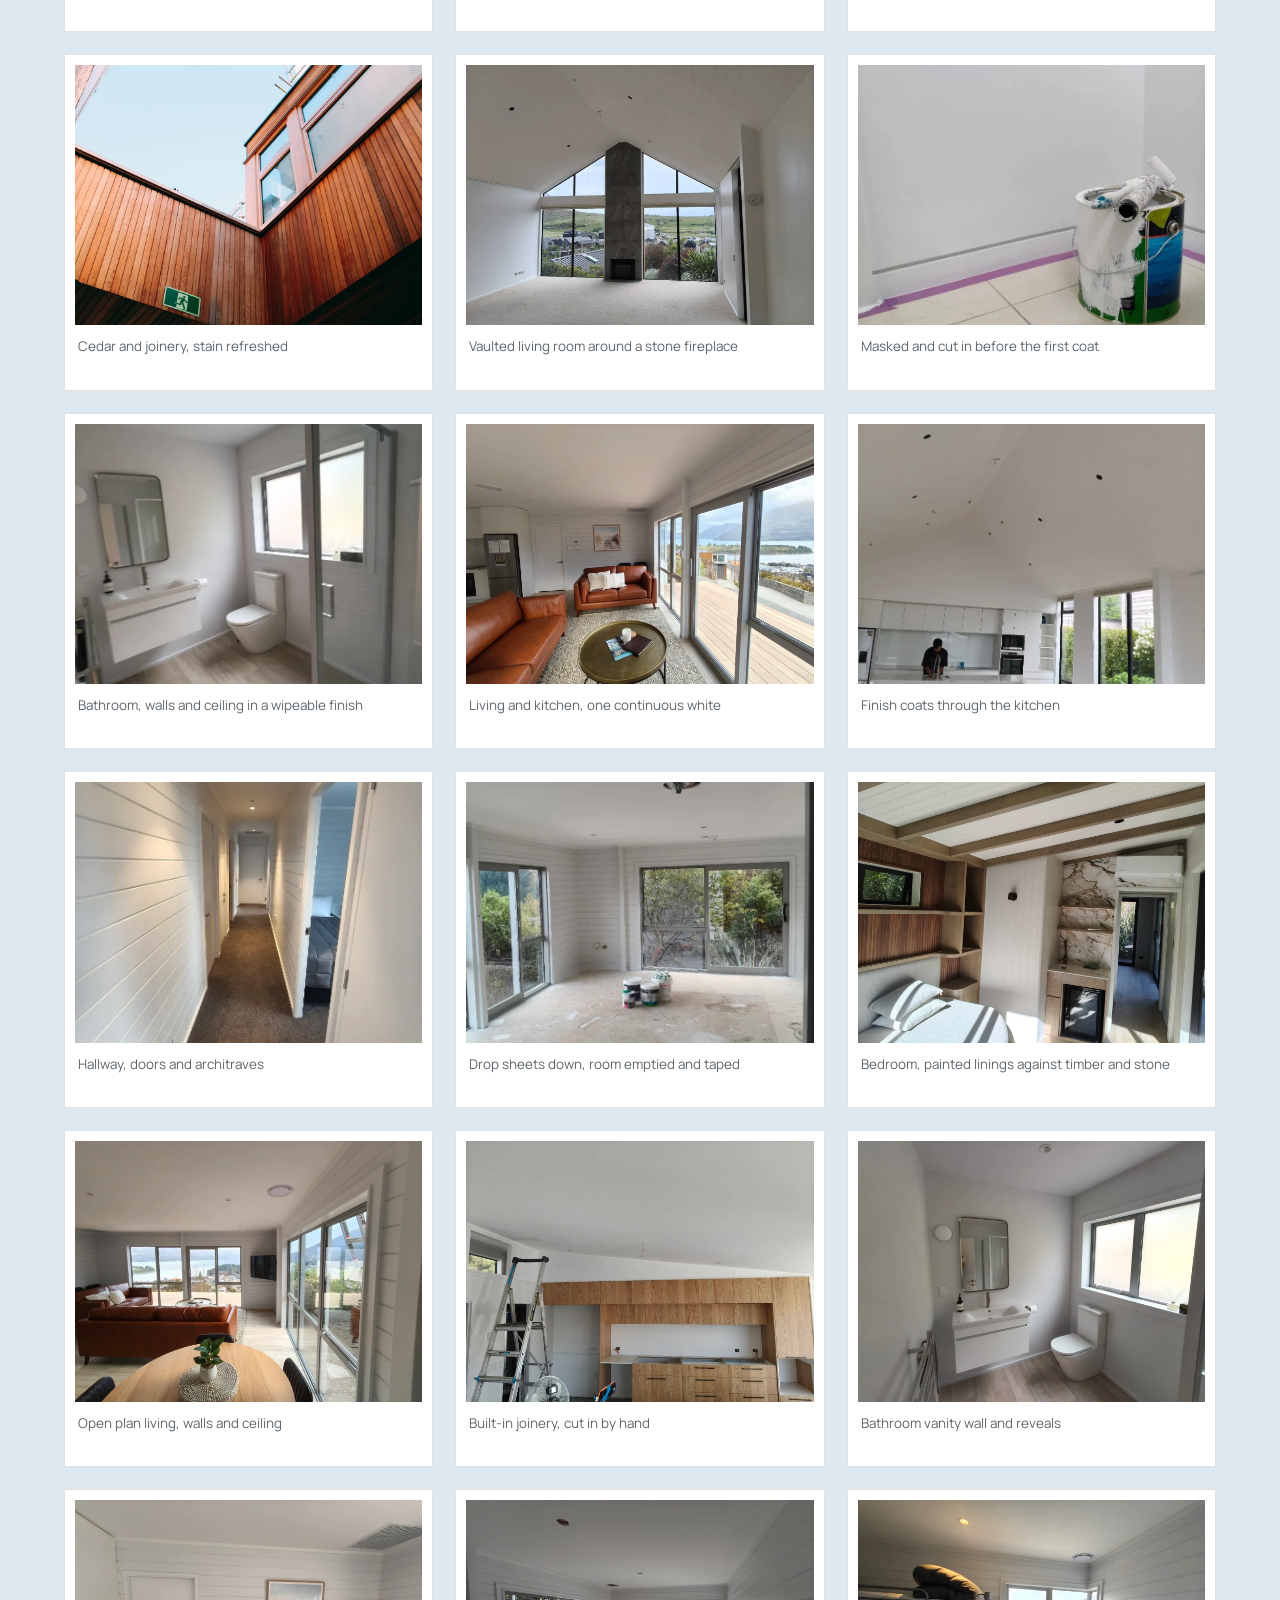
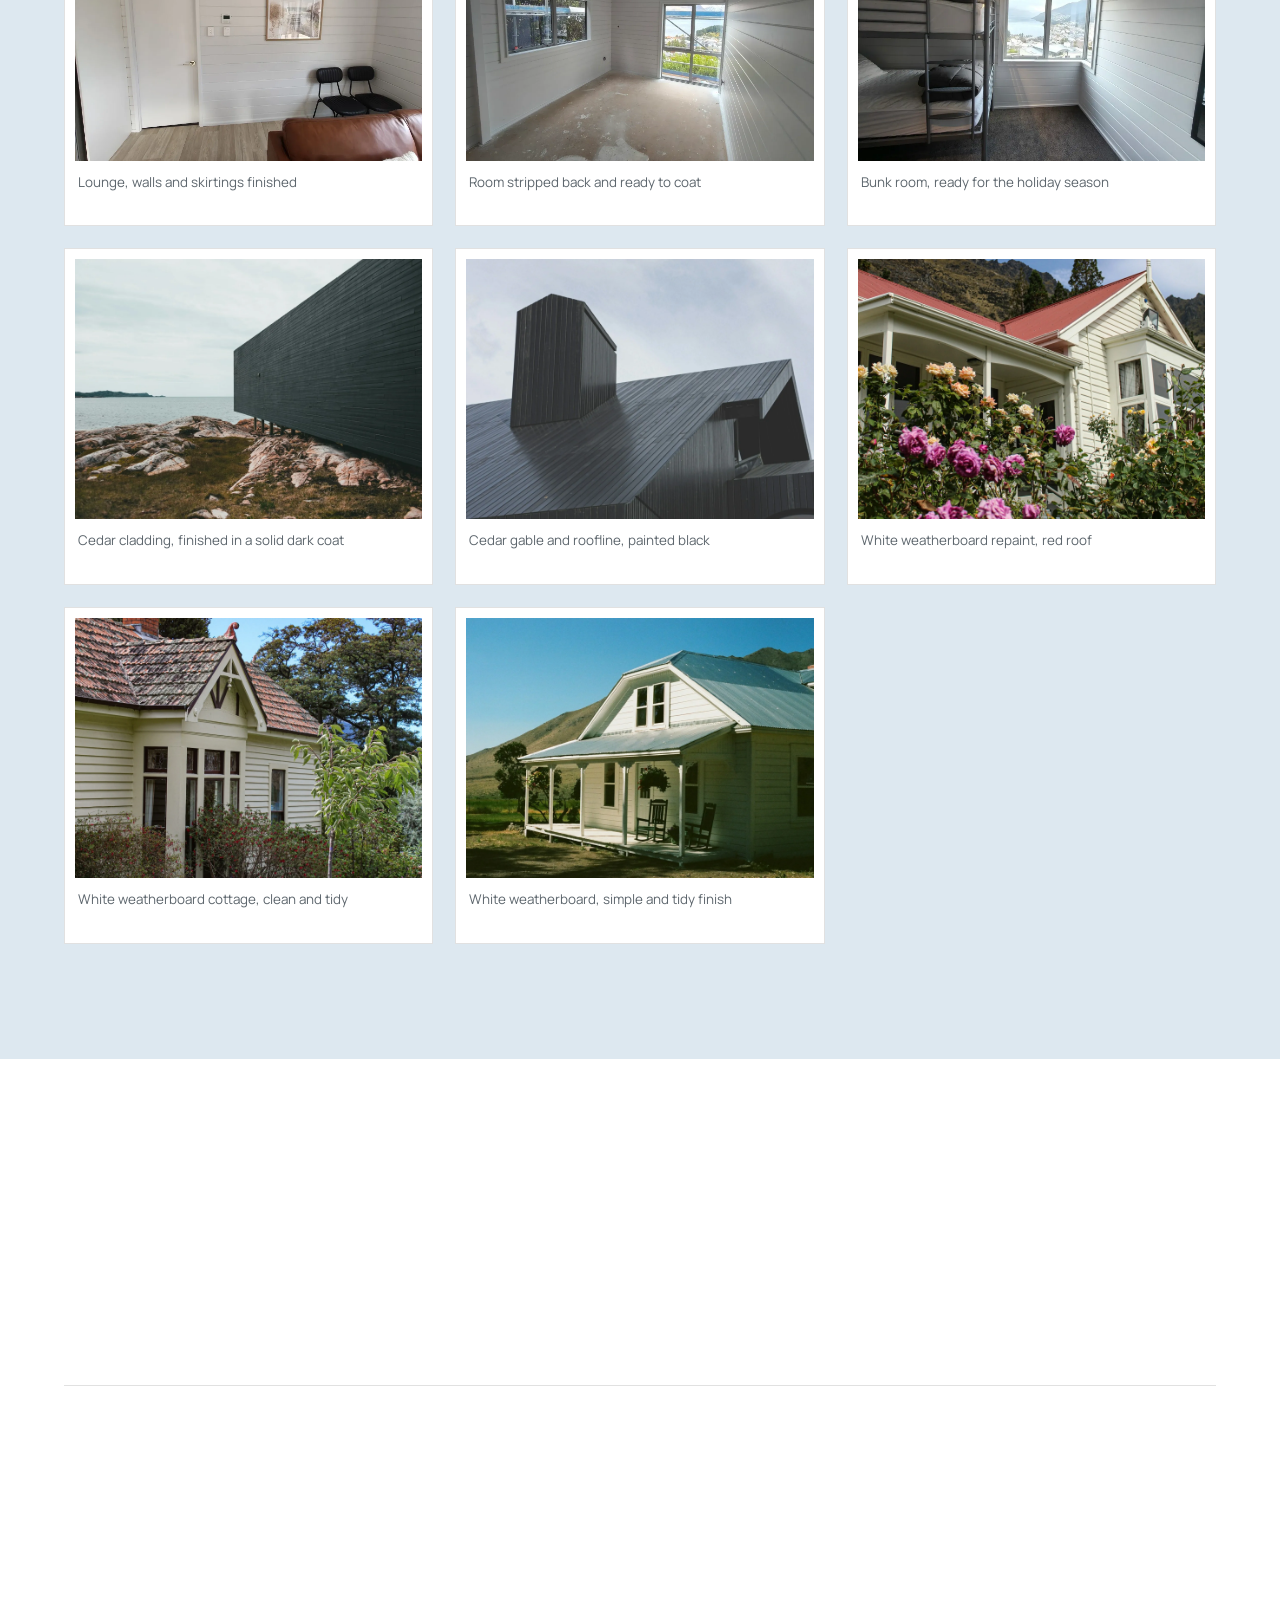
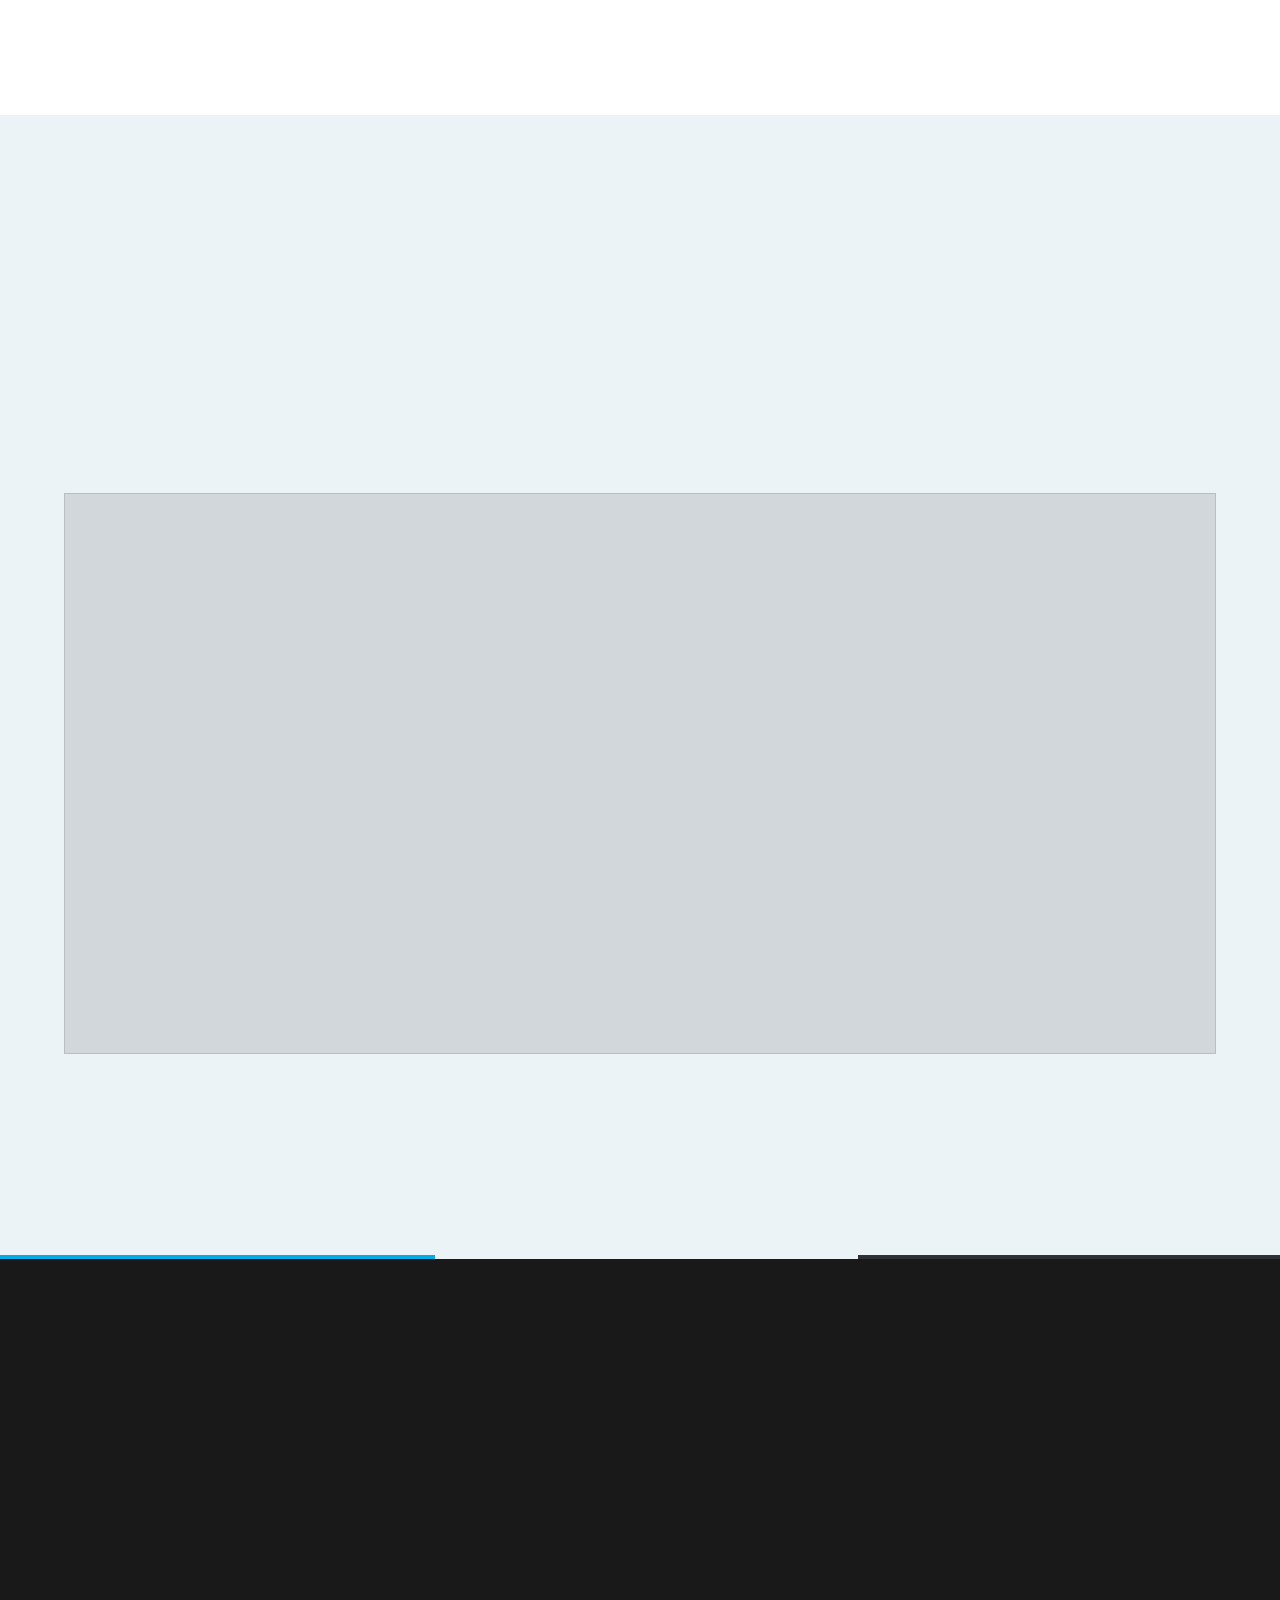
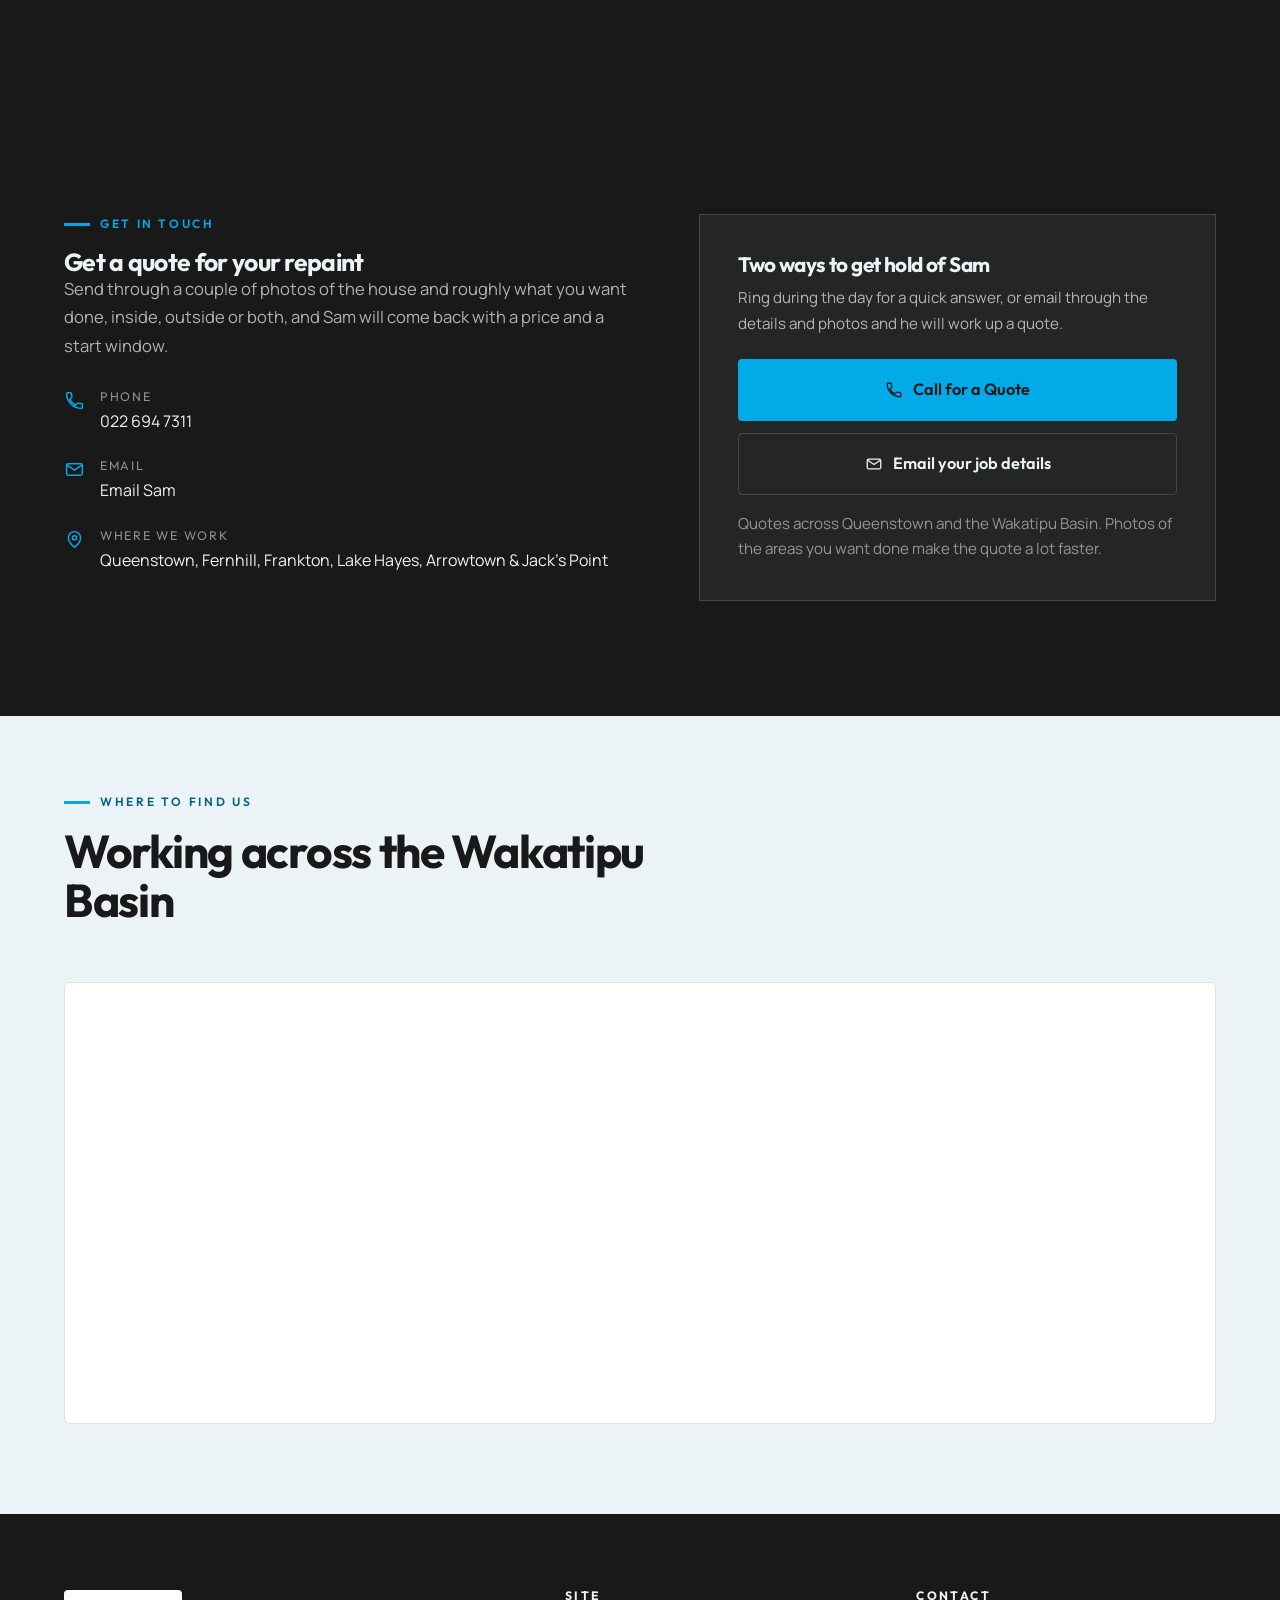
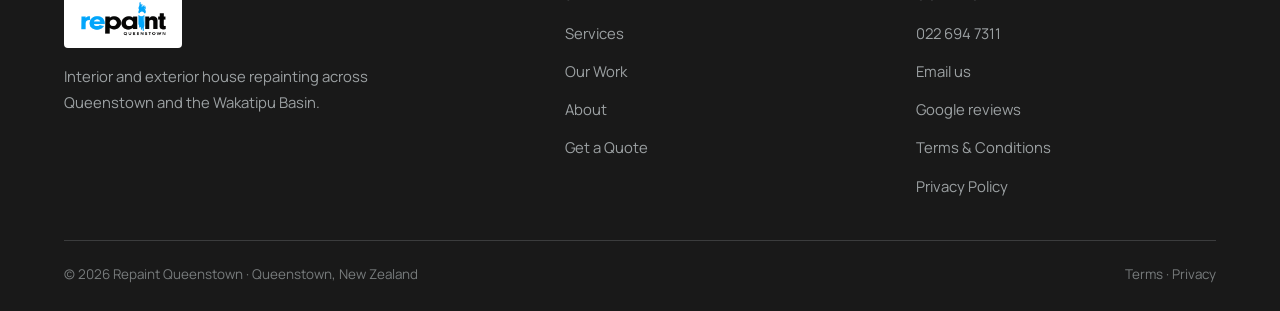
==== commit 6ffb716e: "Revert "Swap hero feature slides for new exterior photos (repace1/repace2)" This reverts commit d78b" ====
--- a/index.html
+++ b/index.html
@@ -140,10 +140,10 @@
         <img src="img/hero-main.webp" alt="Repainted home in Queenstown at dusk" fetchpriority="high" width="1900" height="1069">
       </div>
       <div class="hero-slide">
-        <img src="img/feature-1.webp" alt="Repainted single level home with cedar gables, white walls and a fresh lawn" loading="lazy" width="1983" height="793">
+        <img src="img/feature-1.webp" alt="Repainted exterior with dark cladding and timber entry" loading="lazy" width="1600" height="1067">
       </div>
       <div class="hero-slide">
-        <img src="img/feature-2.webp" alt="Freshly painted entry with vertical cedar cladding and a timber deck" loading="lazy" width="1444" height="952">
+        <img src="img/feature-2.webp" alt="Freshly painted home exterior in Queenstown" loading="lazy" width="1600" height="1067">
       </div>
     </div>
     <span class="hero-rail" aria-hidden="true"><i></i><i></i><i></i></span>
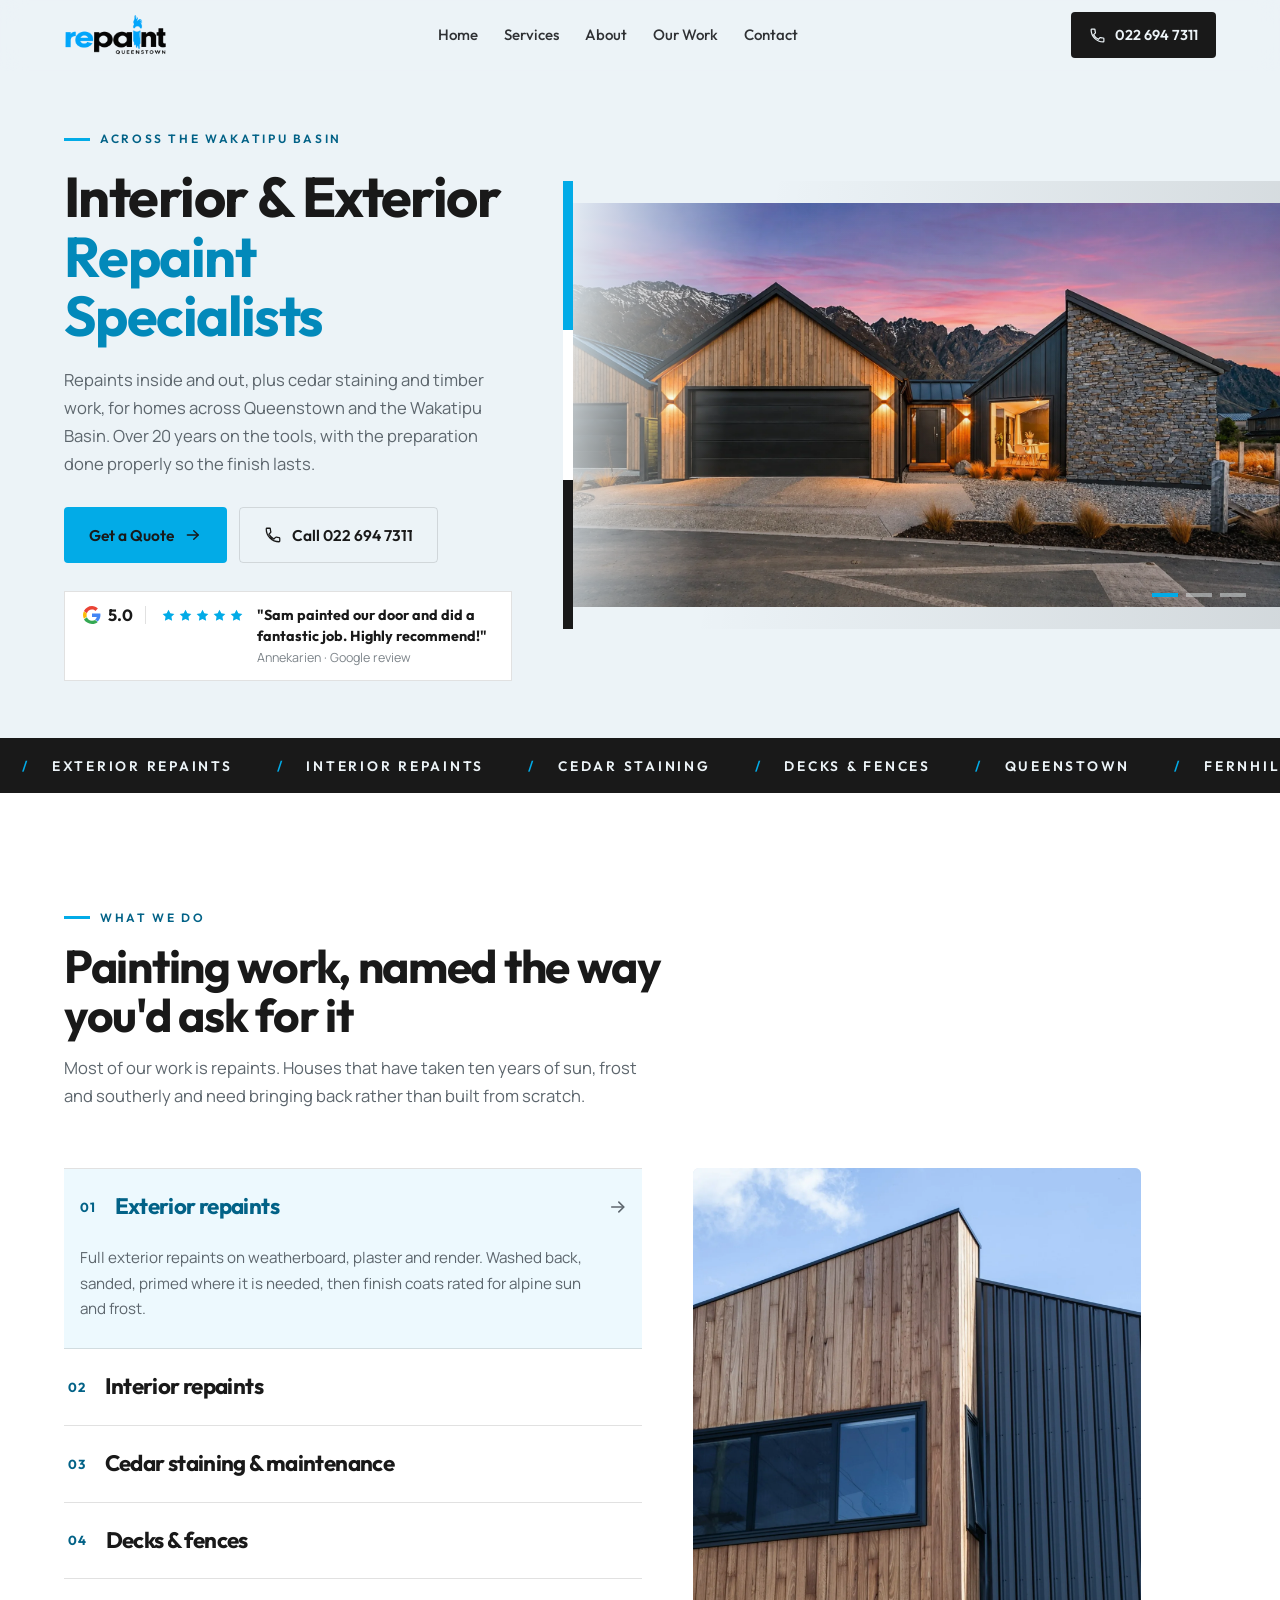
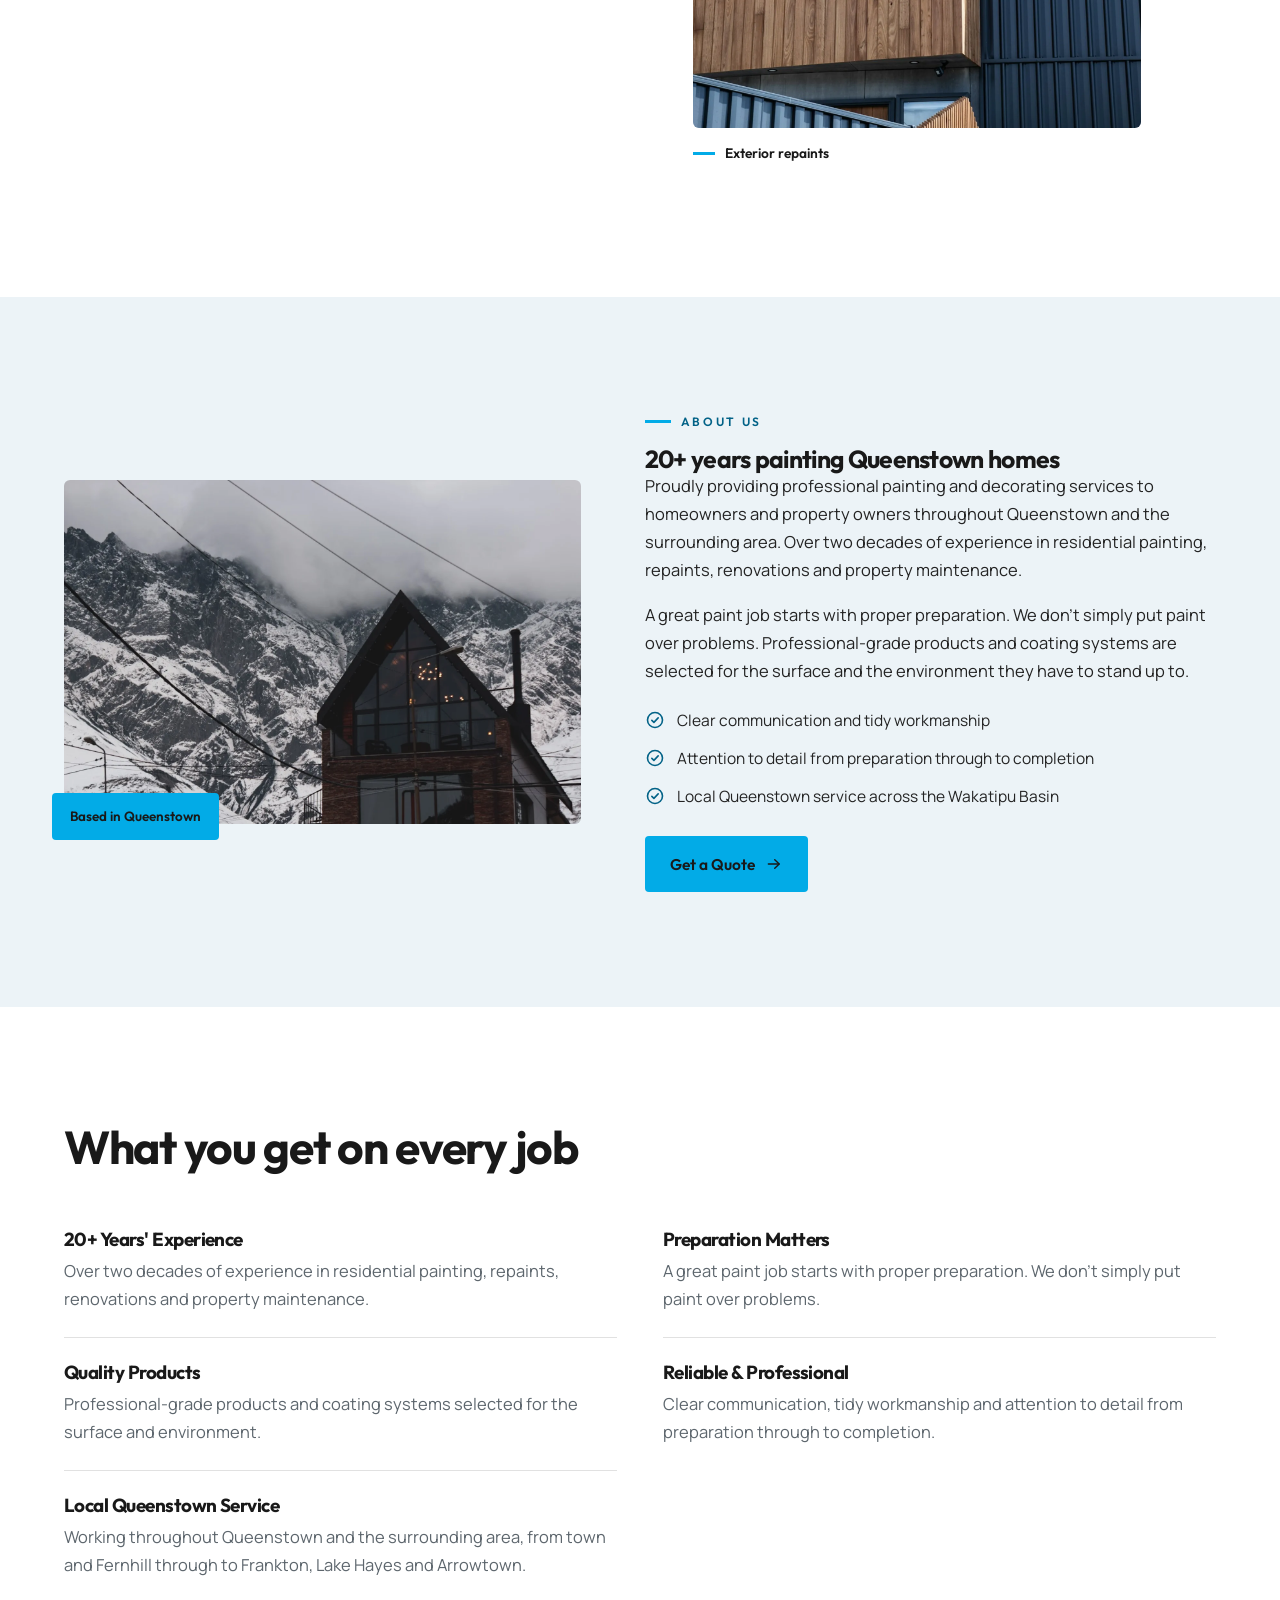
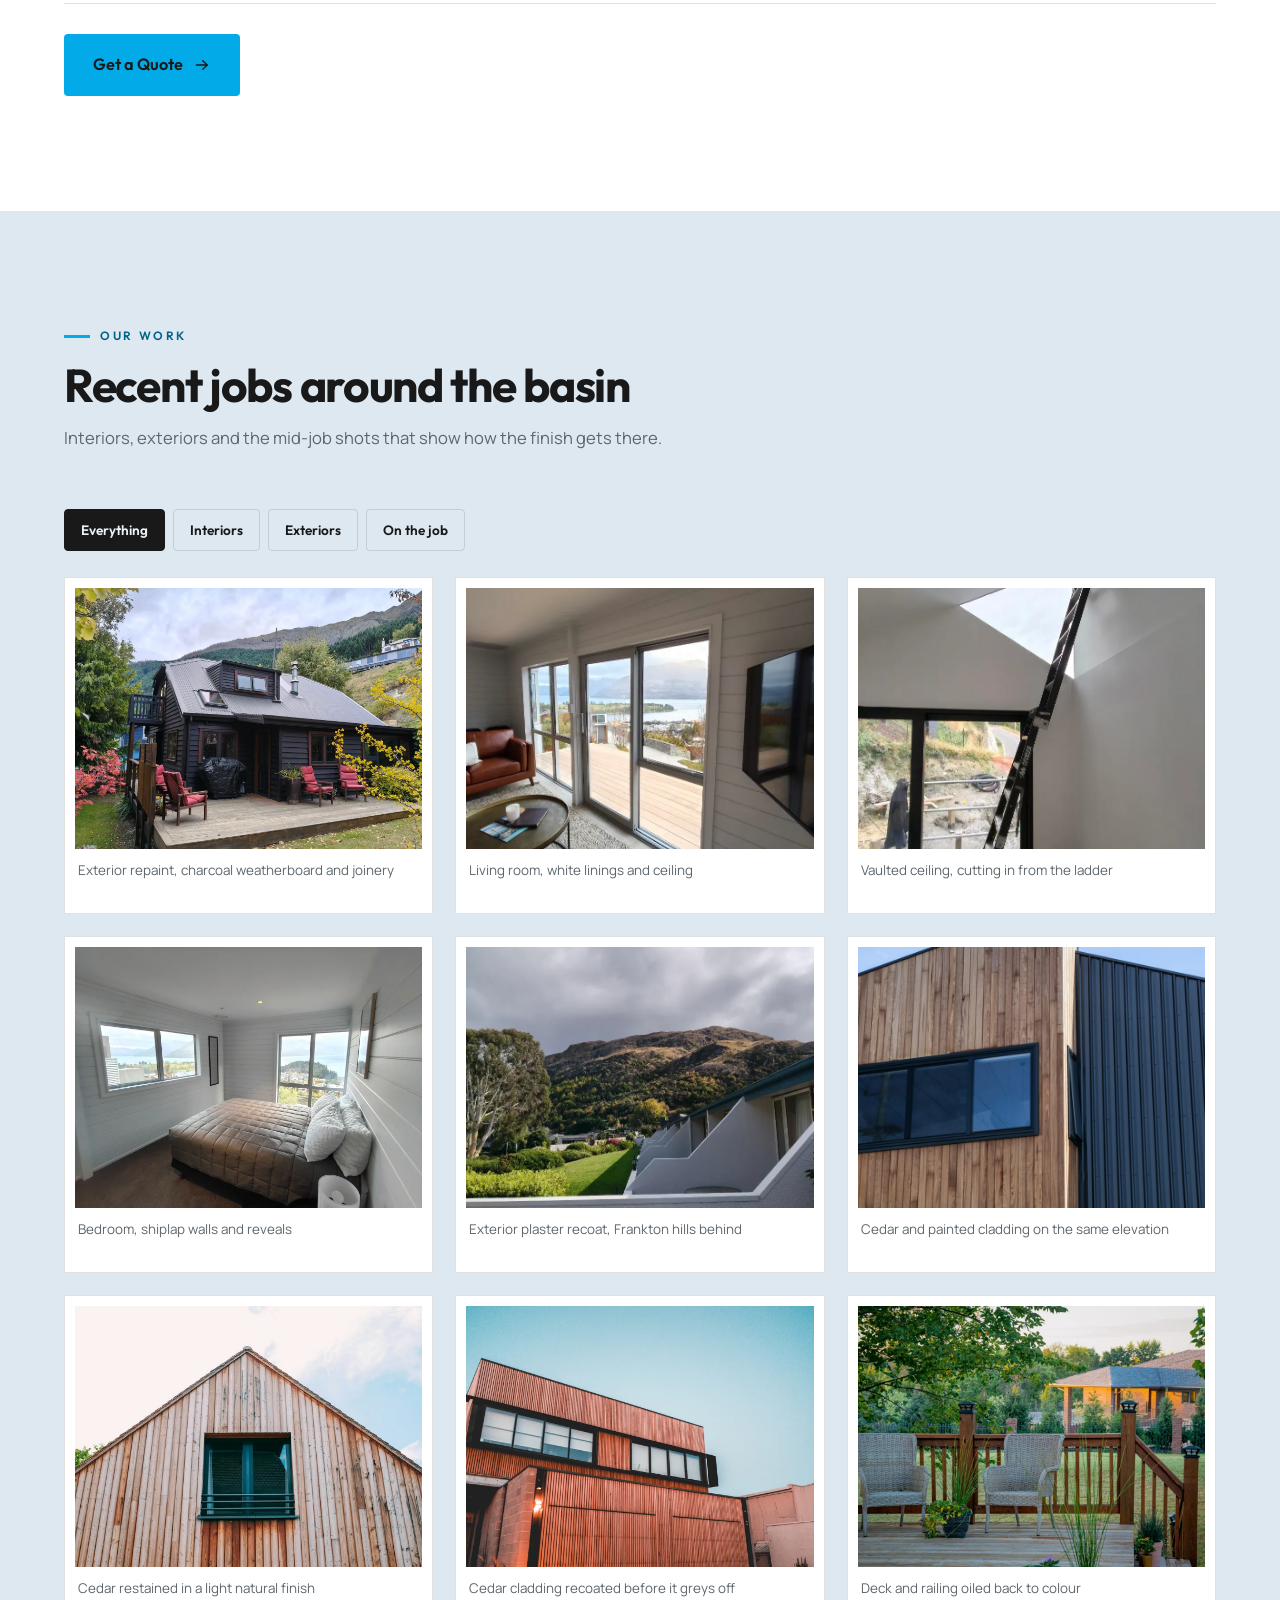
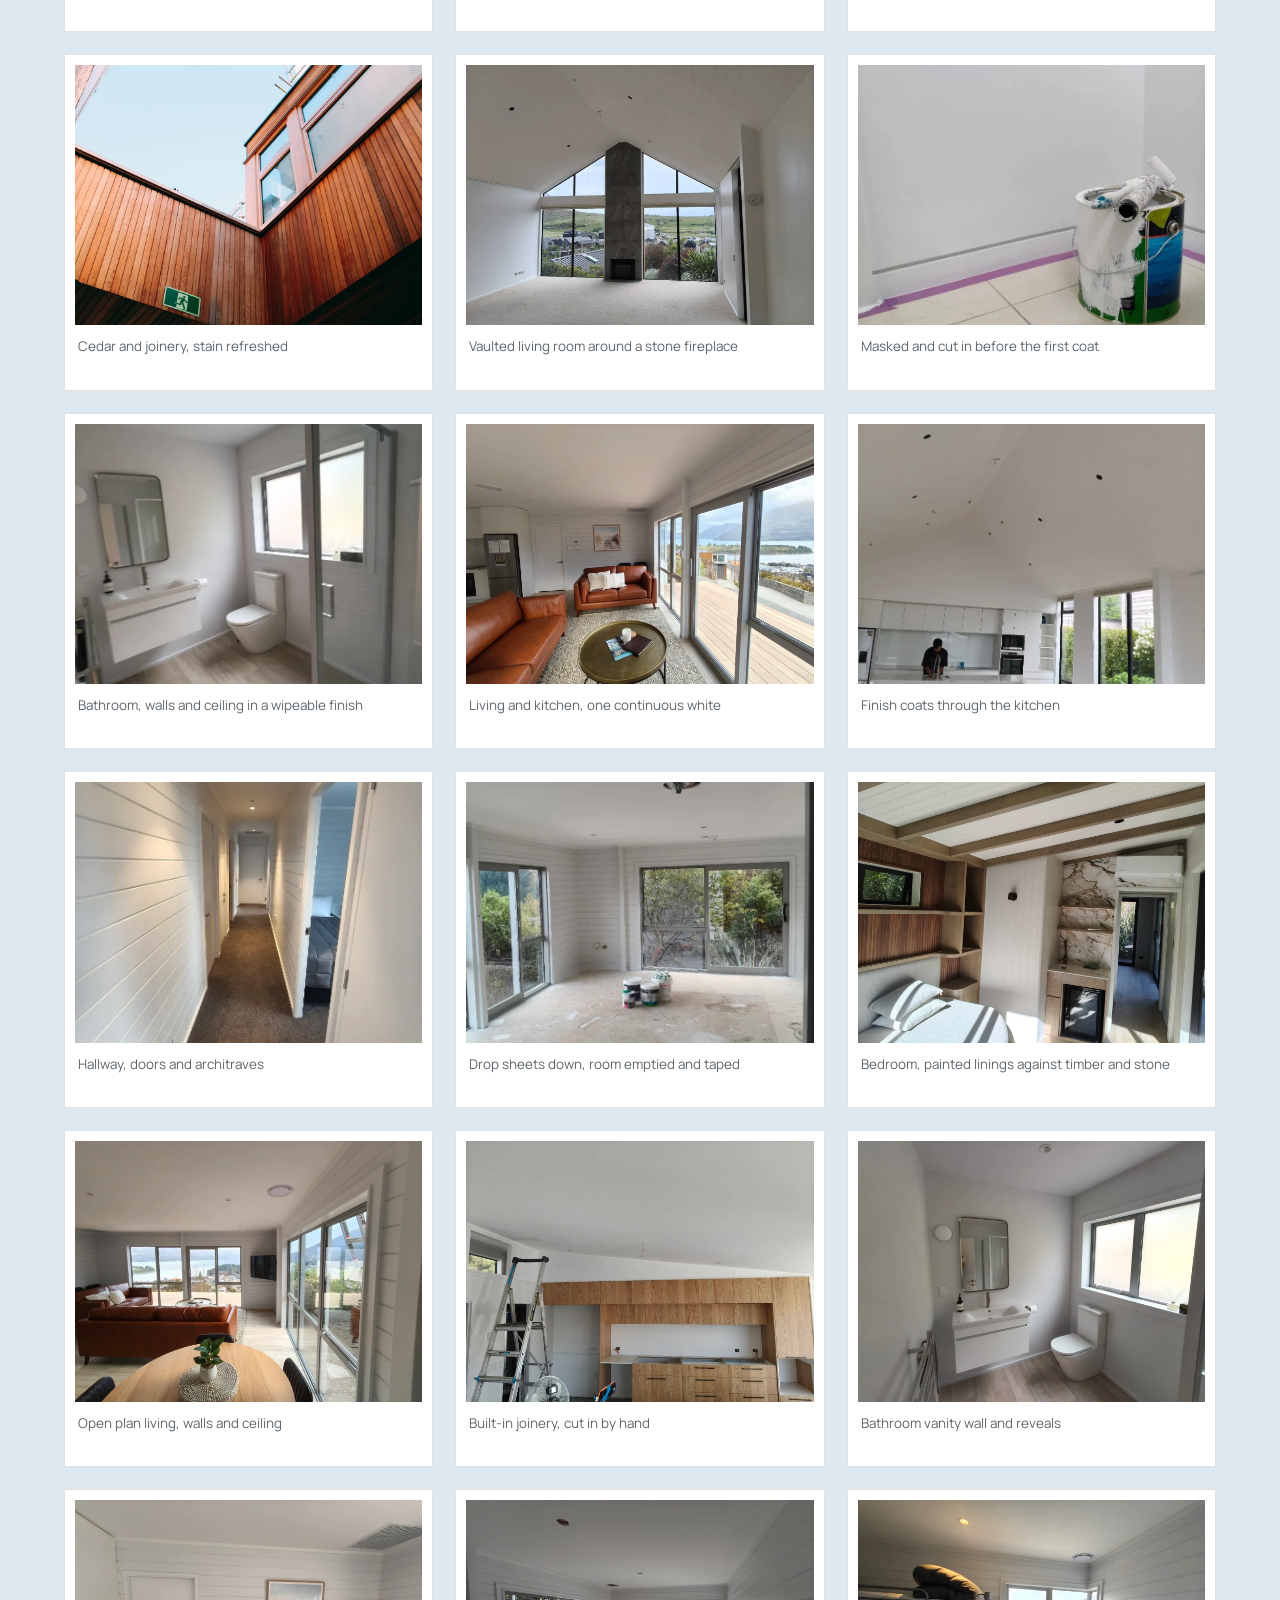
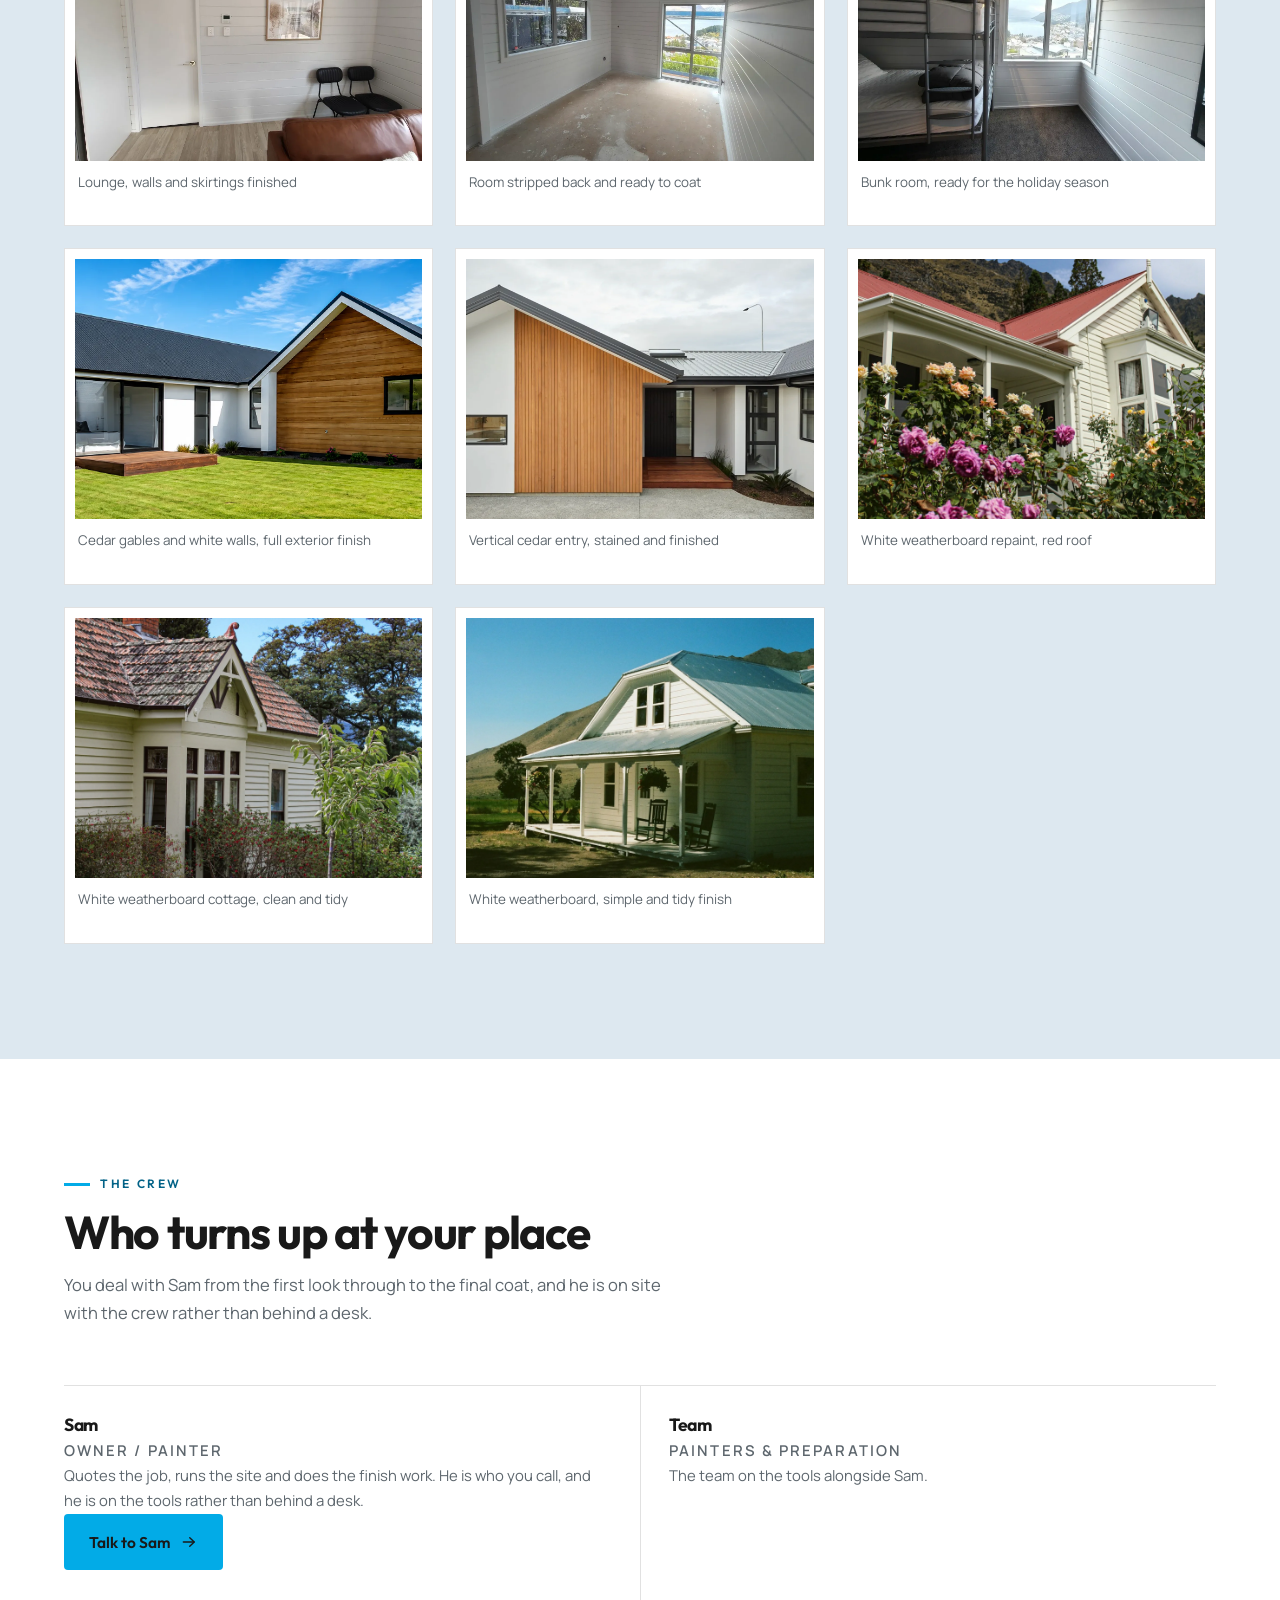
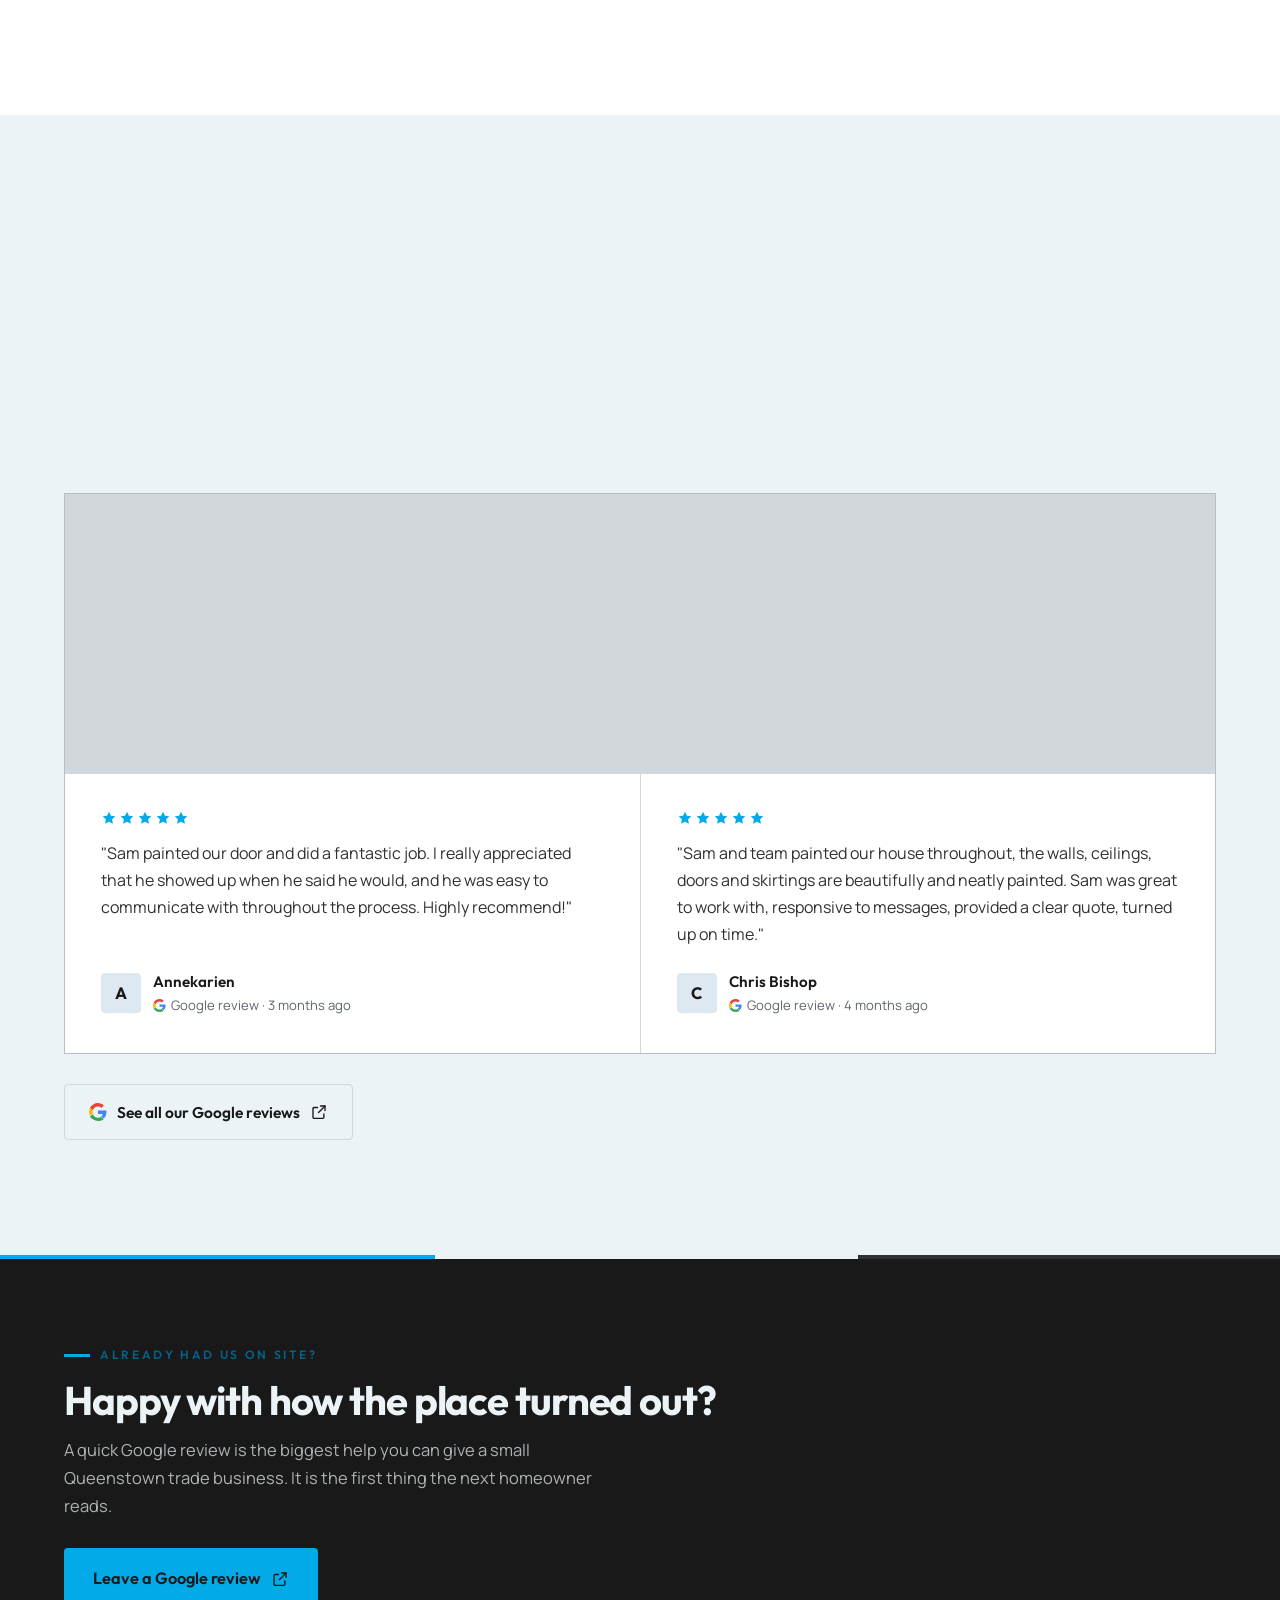
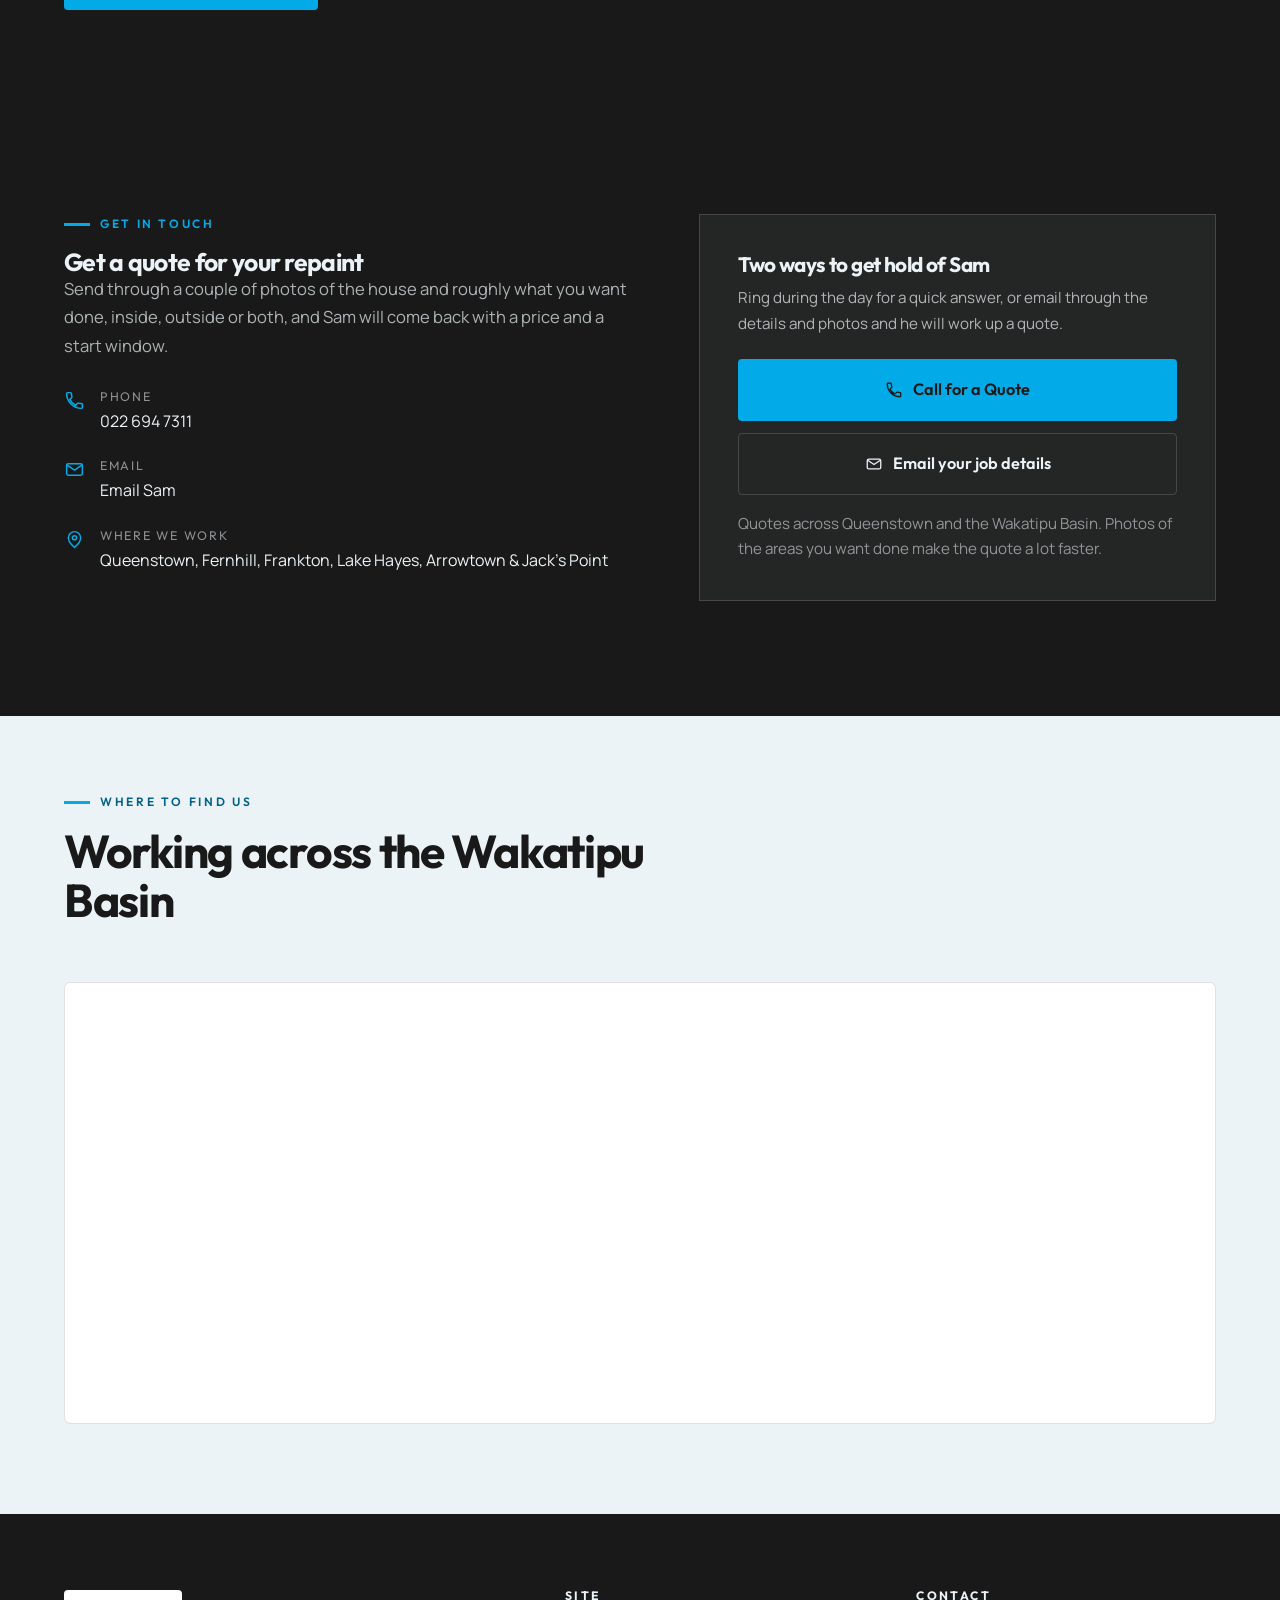
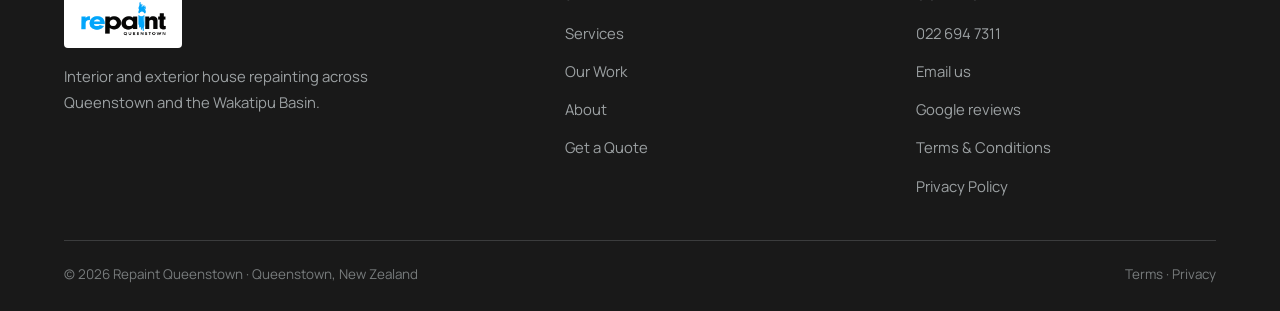
==== commit 64ac3aac: "Our Work: replace the two dark-cedar tiles with new exterior photos Co-Authored-By: Claude Fable 5 <" ====
--- a/index.html
+++ b/index.html
@@ -306,8 +306,8 @@
       <figure data-cat="interior"><img src="img/int-lounge-art.webp" alt="Lounge with framed art and white painted walls" loading="lazy"><figcaption>Lounge, walls and skirtings finished</figcaption></figure>
       <figure data-cat="job"><img src="img/job-empty-room.webp" alt="Empty room mid-job with drop sheets and lake view" loading="lazy"><figcaption>Room stripped back and ready to coat</figcaption></figure>
       <figure data-cat="interior"><img src="img/int-bunk-room.webp" alt="Bunk room painted white with a lake view" loading="lazy"><figcaption>Bunk room, ready for the holiday season</figcaption></figure>
-      <figure data-cat="exterior"><img src="img/stock-cedar-black-coastal.webp" alt="Cedar cladding finished in a dark charcoal paint" loading="lazy"><figcaption>Cedar cladding, finished in a solid dark coat</figcaption></figure>
-      <figure data-cat="exterior"><img src="img/stock-cedar-black-gable.webp" alt="Painted black cedar gable and roofline" loading="lazy"><figcaption>Cedar gable and roofline, painted black</figcaption></figure>
+      <figure data-cat="exterior"><img src="img/work-cedar-house.webp" alt="Single level home with stained cedar gables and fresh white walls" loading="lazy"><figcaption>Cedar gables and white walls, full exterior finish</figcaption></figure>
+      <figure data-cat="exterior"><img src="img/work-cedar-entry.webp" alt="Entryway with vertical cedar cladding and a timber deck" loading="lazy"><figcaption>Vertical cedar entry, stained and finished</figcaption></figure>
       <figure data-cat="exterior"><img src="img/stock-ext-white-villa.webp" alt="White weatherboard villa exterior repaint with a red roof" loading="lazy"><figcaption>White weatherboard repaint, red roof</figcaption></figure>
       <figure data-cat="exterior"><img src="img/stock-ext-white-cottage.webp" alt="White weatherboard cottage exterior with a tiled roof" loading="lazy"><figcaption>White weatherboard cottage, clean and tidy</figcaption></figure>
       <figure data-cat="exterior"><img src="img/stock-ext-white-farmhouse.webp" alt="White weatherboard farmhouse exterior repaint" loading="lazy"><figcaption>White weatherboard, simple and tidy finish</figcaption></figure>
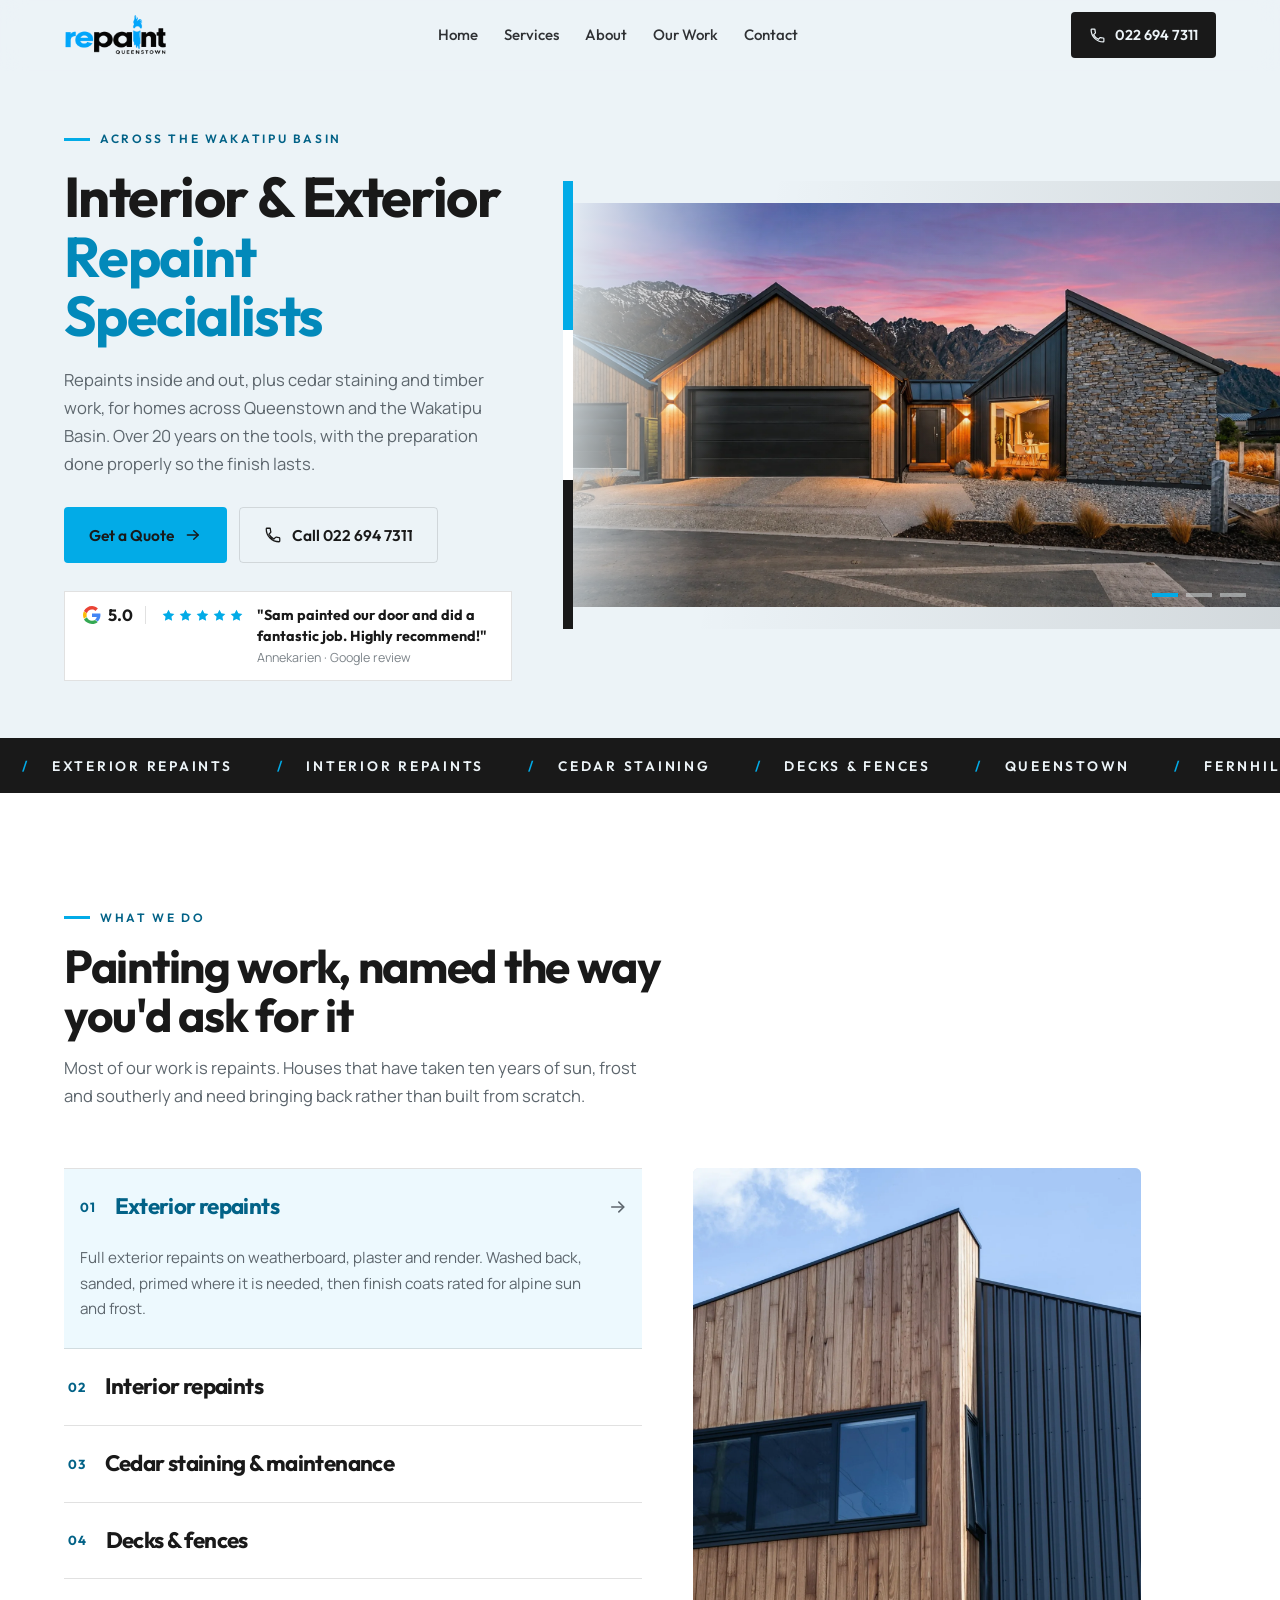
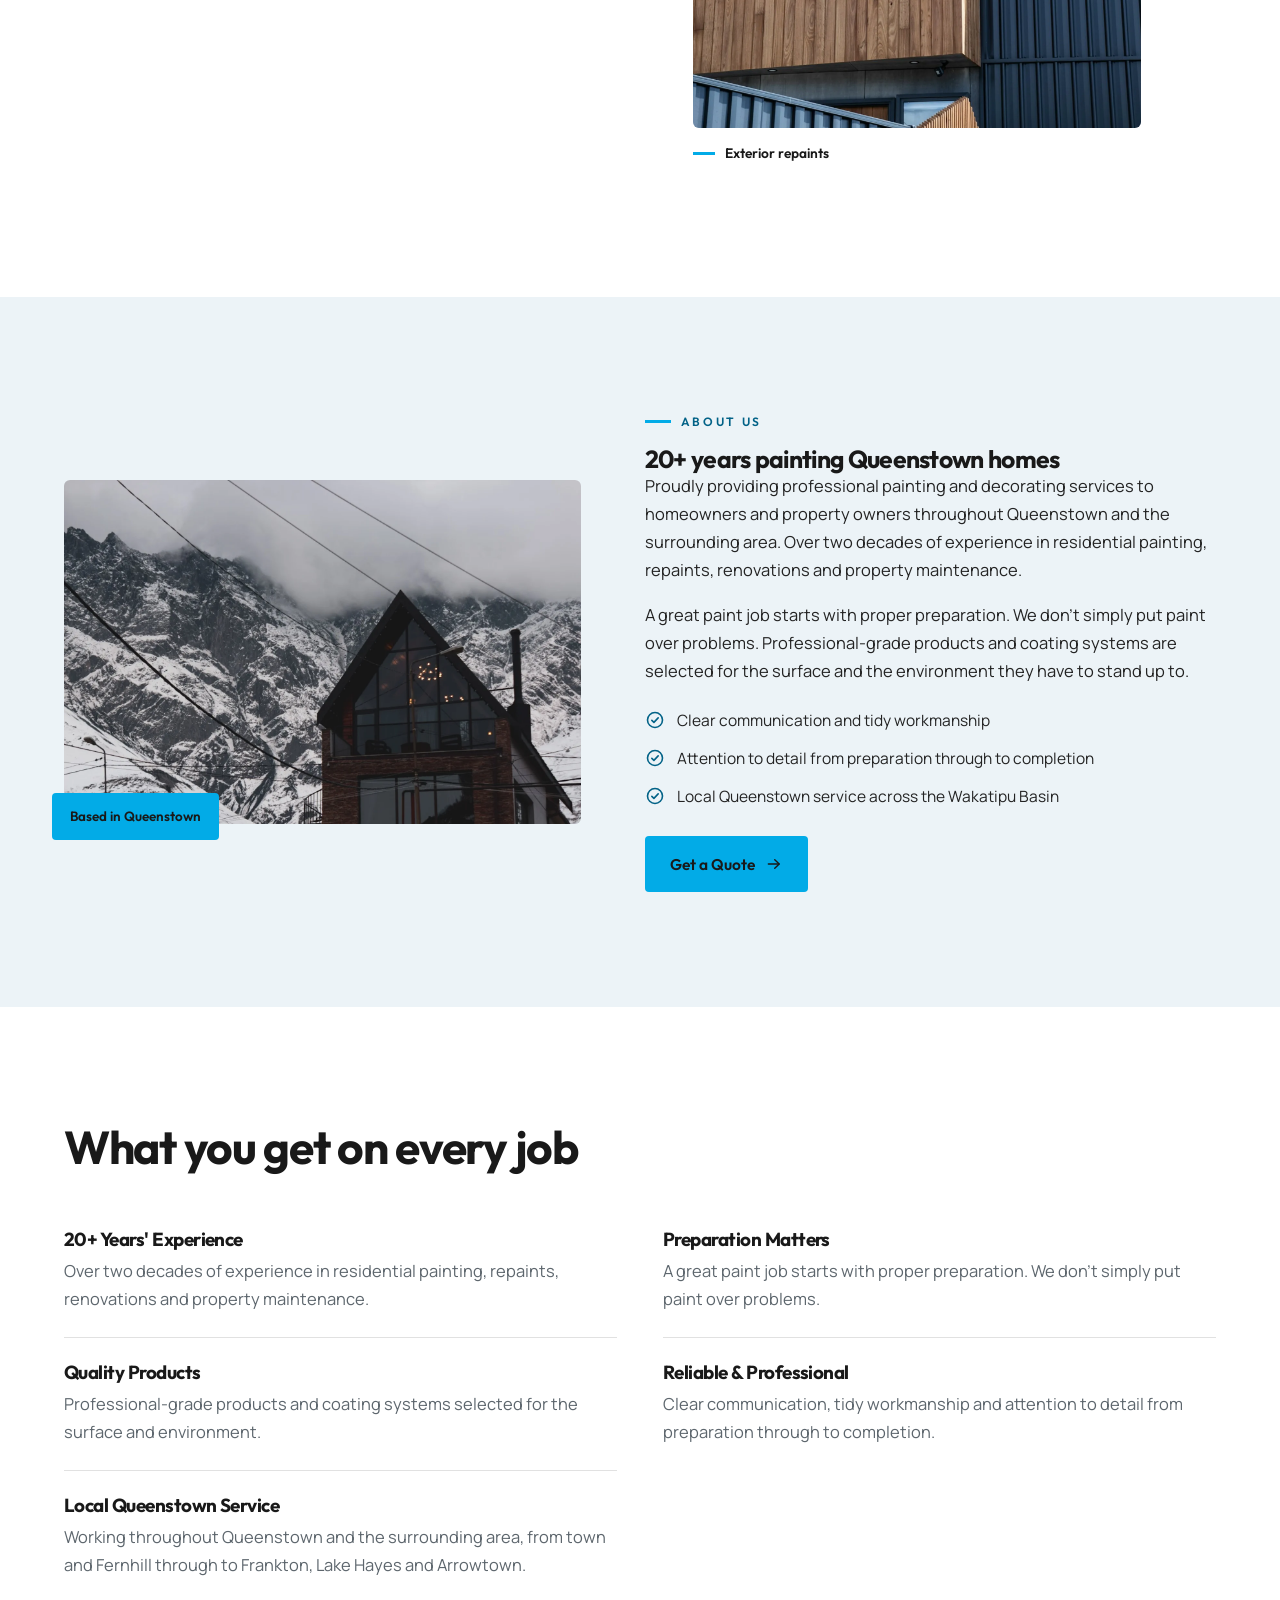
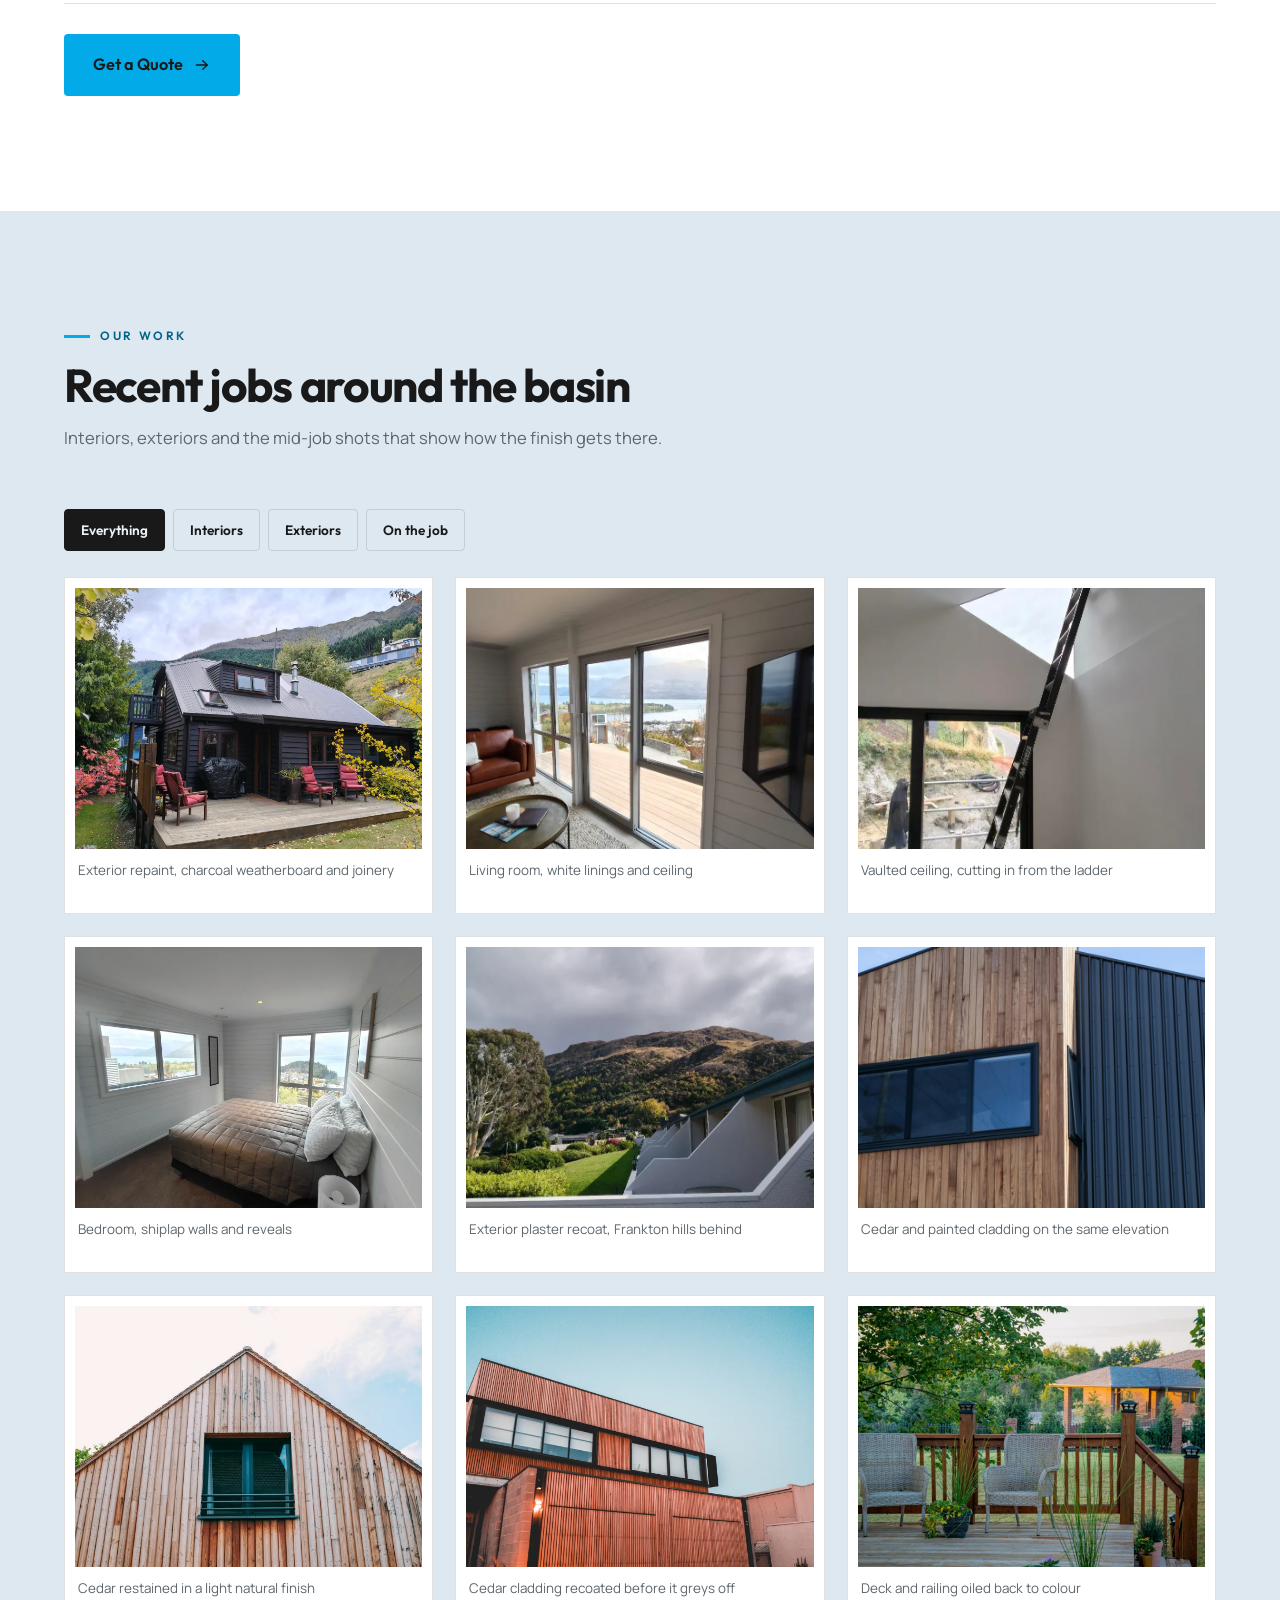
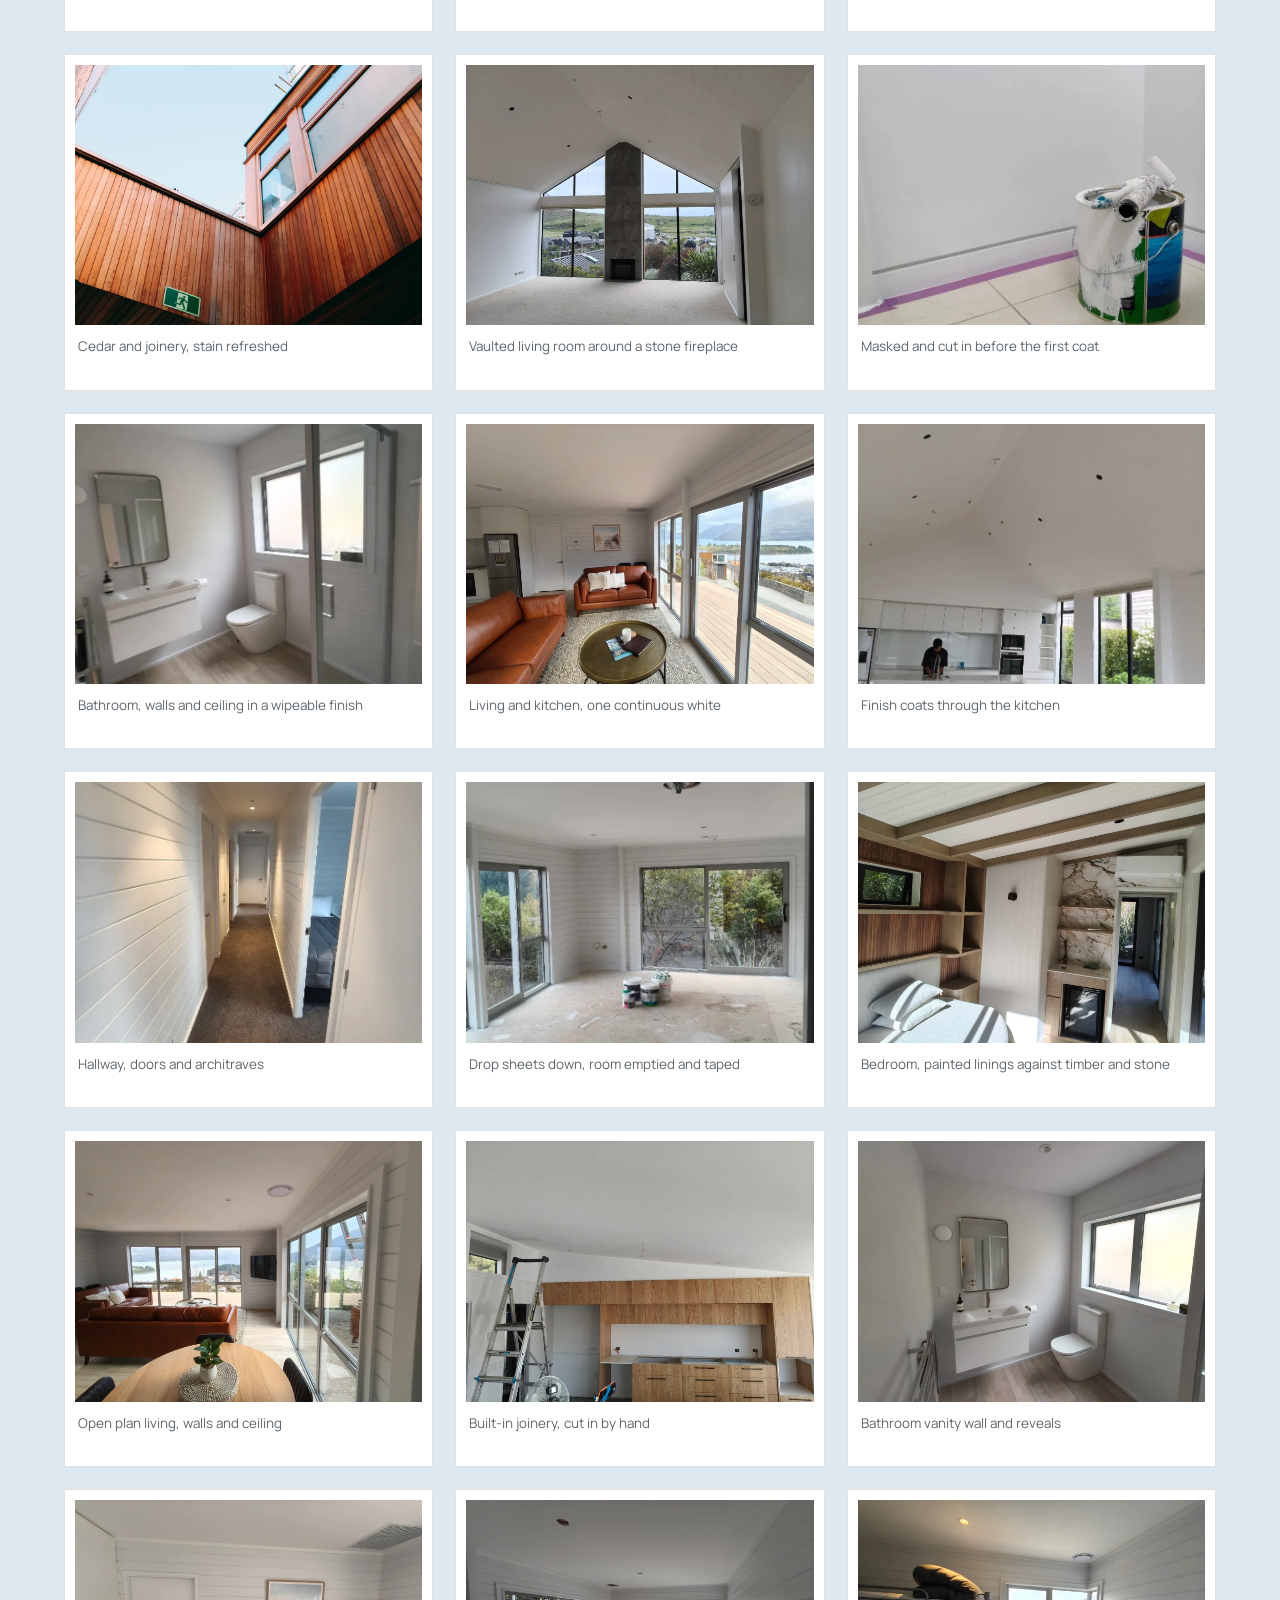
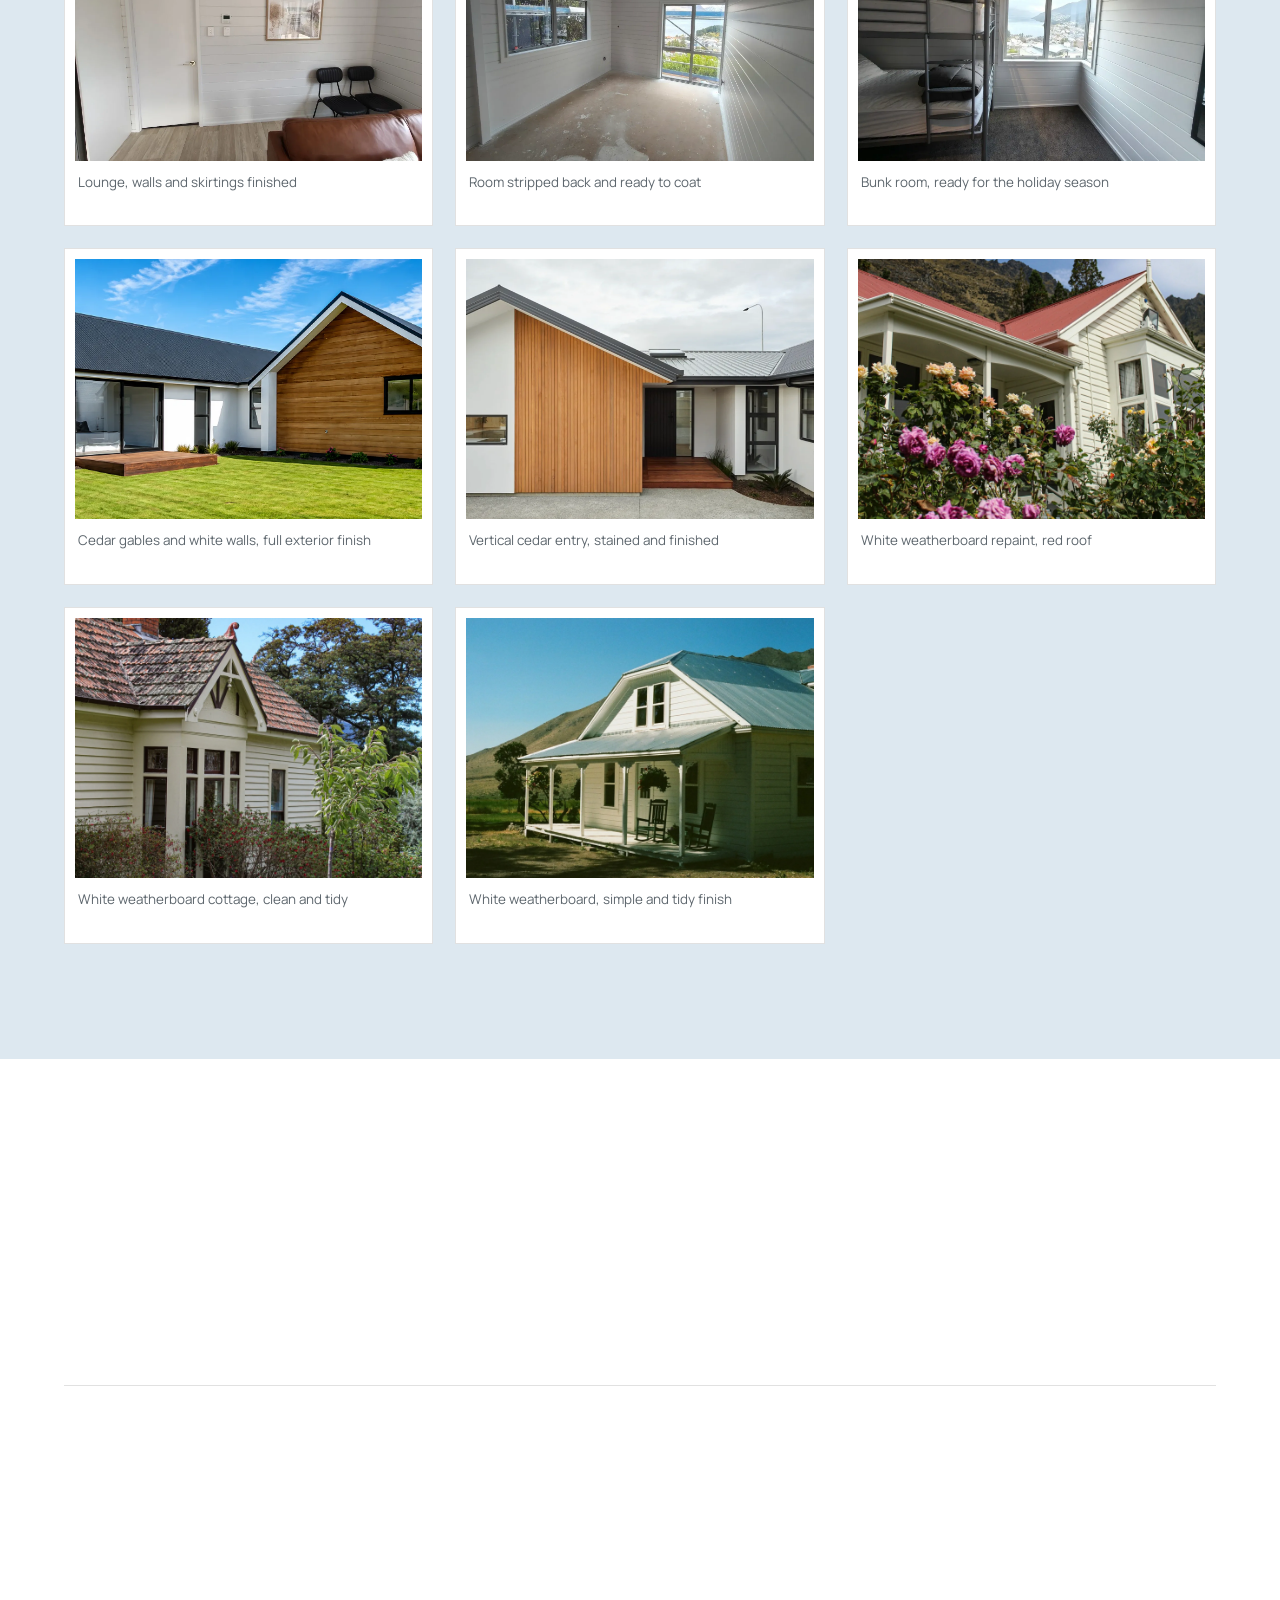
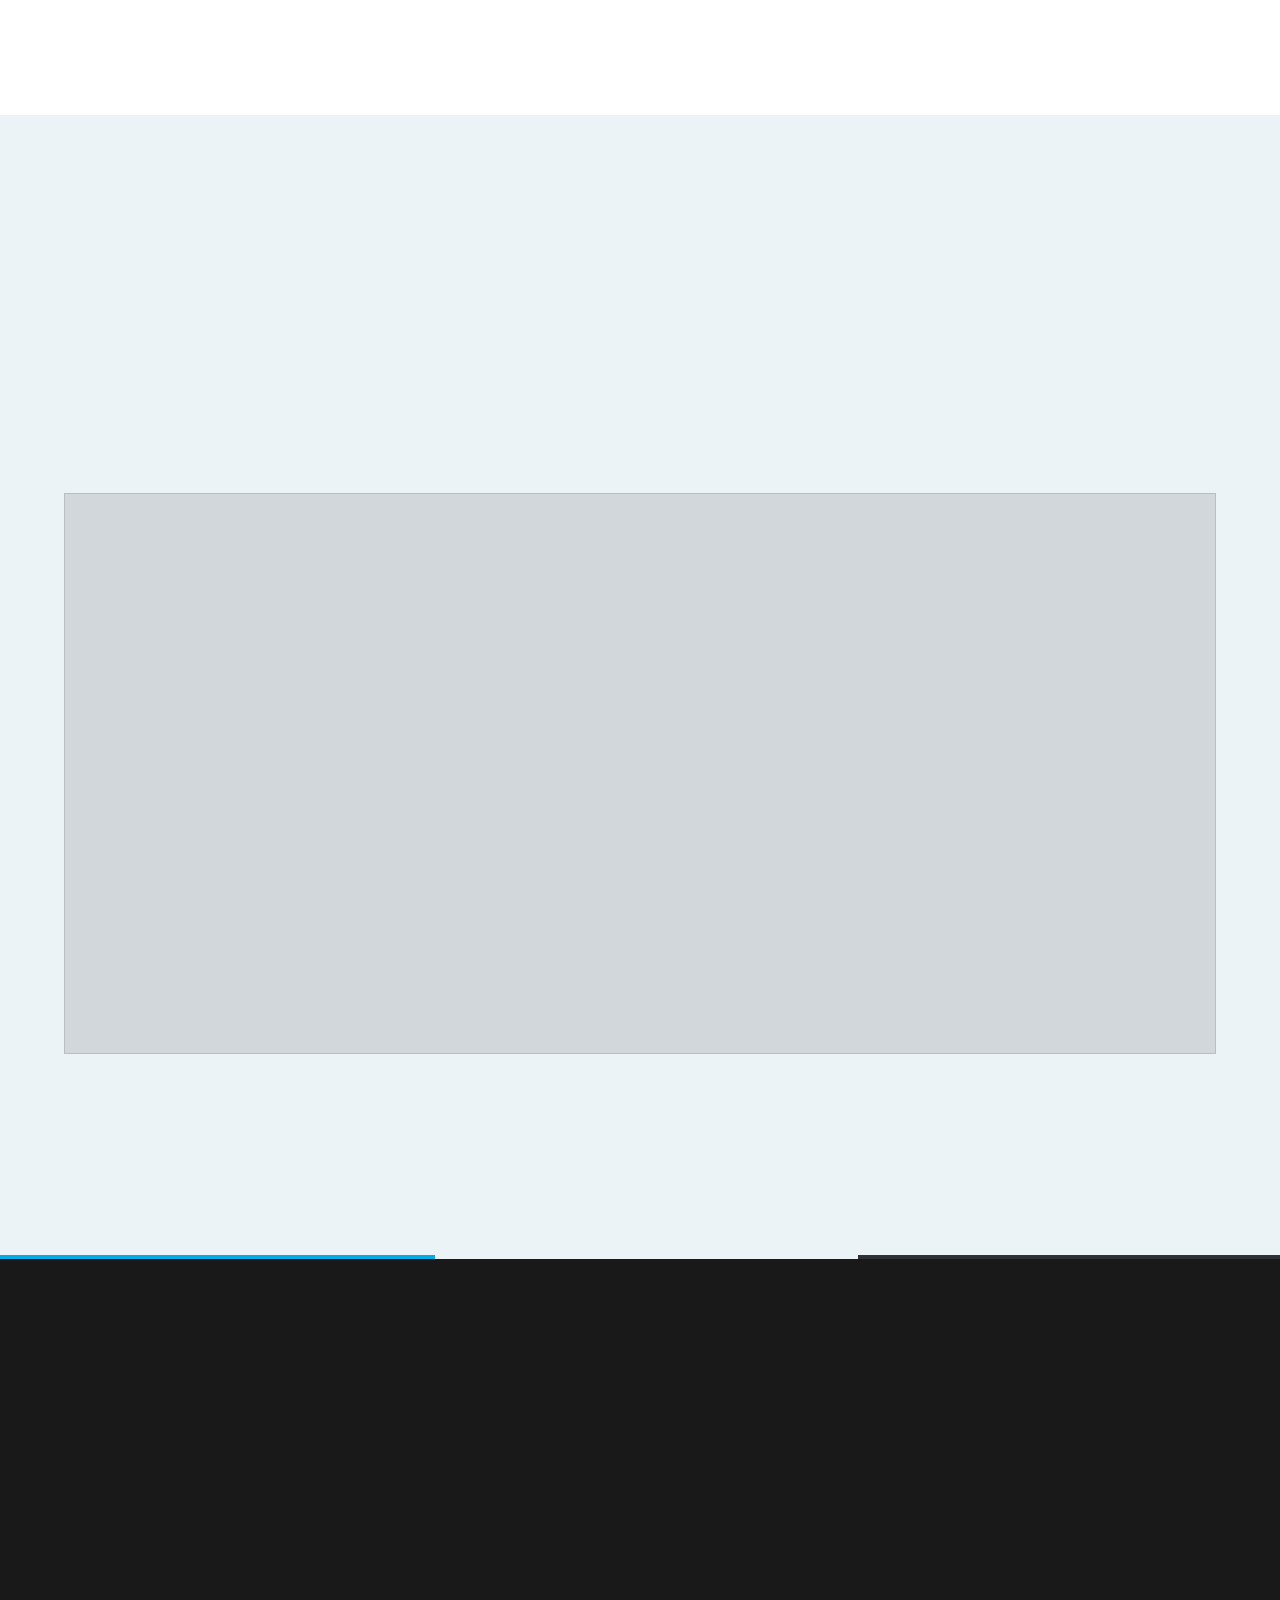
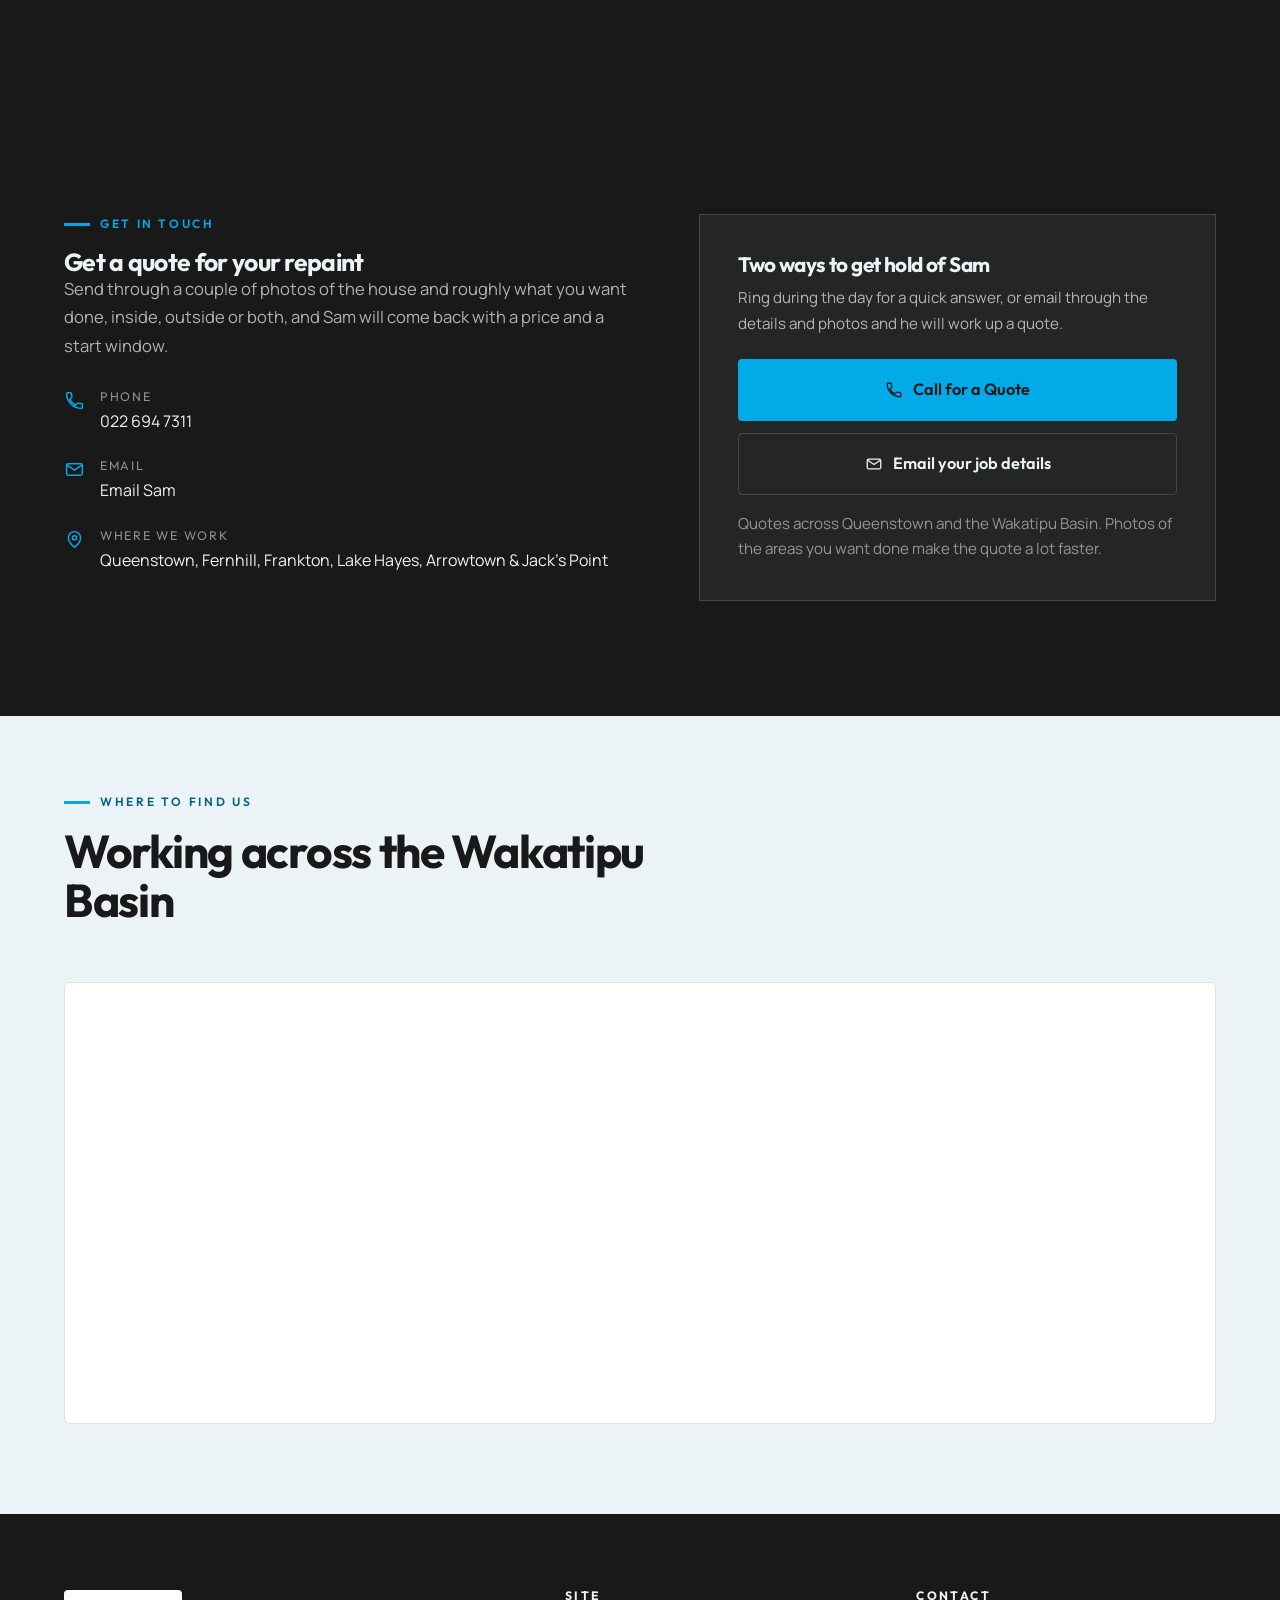
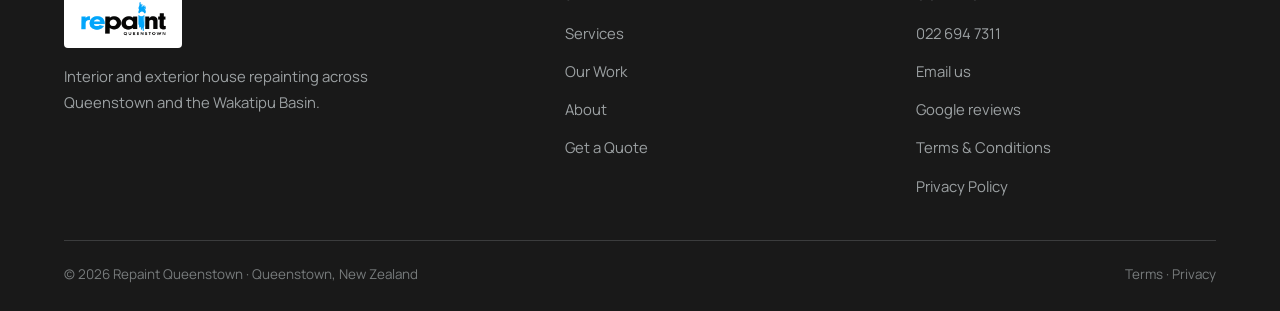
==== commit e6a26ca7: "Add a CMS: edit any text, link or photo at /admin.html Same Supabase CMS as Everest Painters, namesp" ====
--- a/index.html
+++ b/index.html
@@ -3,8 +3,8 @@
 <head>
 <meta charset="utf-8">
 <meta name="viewport" content="width=device-width, initial-scale=1">
-<title>Repaint Queenstown | House Painters, Queenstown</title>
-<meta name="description" content="Interior and exterior house repaints across Queenstown and the Wakatipu. Proper prep, tidy sites and a written quote before anything starts. Call Sam on 022 694 7311.">
+<title data-cms="index.meta.title" data-cms-type="text">Repaint Queenstown | House Painters, Queenstown</title>
+<meta data-cms="index.meta.description" data-cms-type="attr:content" name="description" content="Interior and exterior house repaints across Queenstown and the Wakatipu. Proper prep, tidy sites and a written quote before anything starts. Call Sam on 022 694 7311.">
 <meta name="theme-color" content="#02abe7">
 <link rel="icon" href="img/favicon.png">
 <link rel="apple-touch-icon" href="img/favicon.png">
@@ -22,7 +22,7 @@
 <!-- Opening animation -->
 <div id="intro" aria-hidden="true">
   <div class="intro-mark">
-    <img src="img/logo-dark.png" alt="" width="1200" height="472" style="height:clamp(46px,7vw,72px);width:auto;margin:0 auto">
+    <img data-cms="index.intro.img_1" data-cms-type="image" src="img/logo-dark.png" alt="" width="1200" height="472" style="height:clamp(46px,7vw,72px);width:auto;margin:0 auto">
     <div class="intro-rule"></div>
   </div>
 </div>
@@ -86,50 +86,53 @@
 <header class="nav">
   <div class="nav-inner">
     <a class="brand" href="index.html" aria-label="Repaint Queenstown home">
-      <img class="brand-logo" src="img/logo.png" alt="Repaint Queenstown" width="1200" height="472">
+      <img data-cms="index.header.img_1" data-cms-type="image" class="brand-logo" src="img/logo.png" alt="Repaint Queenstown" width="1200" height="472">
     </a>
     <nav class="nav-links" aria-label="Primary">
-      <a href="#top">Home</a>
-      <a href="#services">Services</a>
-      <a href="#about">About</a>
-      <a href="#work">Our Work</a>
-      <a href="#contact">Contact</a>
+      <a data-cms="index.header.a_1" data-cms-type="text" href="#top">Home</a>
+      <a data-cms="index.header.a_2" data-cms-type="text" href="#services">Services</a>
+      <a data-cms="index.header.a_3" data-cms-type="text" href="#about">About</a>
+      <a data-cms="index.header.a_4" data-cms-type="text" href="#work">Our Work</a>
+      <a data-cms="index.header.a_5" data-cms-type="text" href="#contact">Contact</a>
     </nav>
     <div class="nav-actions">
       <a class="nav-call" href="tel:+64226947311">
-        <svg><use href="#i-phone"></use></svg><span>022 694 7311</span>
+        <svg><use href="#i-phone"></use></svg><span data-cms="index.header.span_1" data-cms-type="text" data-cms-href="1">022 694 7311</span>
       </a>
       <button class="nav-toggle" type="button" aria-label="Open menu" aria-expanded="false" aria-controls="mobile-menu"><span></span></button>
     </div>
   </div>
 </header>
 <div class="mobile-menu" id="mobile-menu">
-  <a href="#top">Home</a>
-  <a href="#services">Services</a>
-  <a href="#about">About</a>
-  <a href="#work">Our Work</a>
-  <a href="#contact">Get a Quote</a>
+  <a data-cms="index.mobile-menu.a_1" data-cms-type="text" href="#top">Home</a>
+  <a data-cms="index.mobile-menu.a_2" data-cms-type="text" href="#services">Services</a>
+  <a data-cms="index.mobile-menu.a_3" data-cms-type="text" href="#about">About</a>
+  <a data-cms="index.mobile-menu.a_4" data-cms-type="text" href="#work">Our Work</a>
+  <a data-cms="index.mobile-menu.a_5" data-cms-type="text" href="#contact">Get a Quote</a>
 </div>
 
 <!-- Hero -->
 <section class="hero" id="top">
   <div class="hero-inner">
-    <p class="eyebrow hero-eyebrow">Across the Wakatipu Basin</p>
-    <h1>Interior &amp; Exterior <em>Repaint Specialists</em></h1>
-    <p class="hero-sub">Repaints inside and out, plus cedar staining and timber work, for homes across Queenstown and the Wakatipu Basin. Over 20 years on the tools, with the preparation done properly so the finish lasts.</p>
+    <p data-cms="index.hero.p_1" data-cms-type="text" class="eyebrow hero-eyebrow">Across the Wakatipu Basin</p>
+    <h1 data-cms="index.hero.h1_1" data-cms-type="text">Interior &amp; Exterior <em>Repaint Specialists</em></h1>
+    <p data-cms="index.hero.p_2" data-cms-type="text" class="hero-sub">Repaints inside and out, plus cedar staining and timber work, for homes across Queenstown and the Wakatipu Basin. Over 20 years on the tools, with the preparation done properly so the finish lasts.</p>
     <div class="hero-cta">
-      <a class="btn btn--primary" href="#contact">Get a Quote <svg><use href="#i-arrow"></use></svg></a>
-      <a class="btn btn--outline" href="tel:+64226947311"><svg><use href="#i-phone"></use></svg> Call 022 694 7311</a>
+      <a data-cms="index.hero.a_1" data-cms-type="textnodes" class="btn btn--primary" href="#contact">Get a Quote <svg><use href="#i-arrow"></use></svg></a>
+      <a data-cms="index.hero.a_2" data-cms-type="textnodes" data-cms-href="1" class="btn btn--outline" href="tel:+64226947311"><svg><use href="#i-phone"></use></svg> Call 022 694 7311</a>
     </div>
     <div class="rating-badge">
       <a class="rb-g" href="https://www.google.com/maps/search/?api=1&amp;query=Repaint+Queenstown+Queenstown+New+Zealand" target="_blank" rel="noopener" aria-label="Rated 5.0 from 4 Google reviews. Opens the Google listing.">
         <svg class="gmark" aria-hidden="true"><use href="#i-google"></use></svg>
-        <b>5.0</b>
+        <b data-cms="index.hero.b_1" data-cms-type="text">5.0</b>
       </a>
       <span class="stars" aria-hidden="true">
         <svg><use href="#i-star"></use></svg><svg><use href="#i-star"></use></svg><svg><use href="#i-star"></use></svg><svg><use href="#i-star"></use></svg><svg><use href="#i-star"></use></svg>
       </span>
-      <span class="rating-text" data-review-rotator><b class="rb-quote">"Sam painted our door and did a fantastic job. Highly recommend!"</b>
+      <span class="rating-text" data-review-rotator data-cms="index.hero.reviews" data-cms-type="attr:data-reviews" data-cms-label="Rotating reviews, one per line: quote | name" data-reviews="&quot;Sam painted our door and did a fantastic job. Highly recommend!&quot; | Annekarien · Google review
+&quot;He never fails to deliver, and is great to communicate with.&quot; | Liz Lane · Google review
+&quot;Beautifully and neatly painted. Turned up on time.&quot; | Chris Bishop · Google review
+&quot;We needed someone we could trust as we were living overseas.&quot; | Catherine Barrette · Google review"><b class="rb-quote">"Sam painted our door and did a fantastic job. Highly recommend!"</b>
         <small class="rb-who">Annekarien · Google review</small>
       </span>
     </div>
@@ -137,13 +140,13 @@
   <div class="hero-media">
     <div class="hero-slides" aria-hidden="true">
       <div class="hero-slide is-active">
-        <img src="img/hero-main.webp" alt="Repainted home in Queenstown at dusk" fetchpriority="high" width="1900" height="1069">
+        <img data-cms="index.hero.img_1" data-cms-type="image" src="img/hero-main.webp" alt="Repainted home in Queenstown at dusk" fetchpriority="high" width="1900" height="1069">
       </div>
       <div class="hero-slide">
-        <img src="img/feature-1.webp" alt="Repainted exterior with dark cladding and timber entry" loading="lazy" width="1600" height="1067">
+        <img data-cms="index.hero.img_2" data-cms-type="image" src="img/feature-1.webp" alt="Repainted exterior with dark cladding and timber entry" loading="lazy" width="1600" height="1067">
       </div>
       <div class="hero-slide">
-        <img src="img/feature-2.webp" alt="Freshly painted home exterior in Queenstown" loading="lazy" width="1600" height="1067">
+        <img data-cms="index.hero.img_3" data-cms-type="image" src="img/feature-2.webp" alt="Freshly painted home exterior in Queenstown" loading="lazy" width="1600" height="1067">
       </div>
     </div>
     <span class="hero-rail" aria-hidden="true"><i></i><i></i><i></i></span>
@@ -158,50 +161,59 @@
 
 <!-- Marquee -->
 <div class="marquee" aria-hidden="true">
-  <div class="marquee-track" id="marquee-track"></div>
+  <div class="marquee-track" id="marquee-track" data-cms="index.marquee.words" data-cms-type="attr:data-words" data-cms-label="Scrolling words, one per line" data-words="Exterior repaints
+Interior repaints
+Cedar staining
+Decks &amp; fences
+Queenstown
+Fernhill
+Frankton
+Lake Hayes
+Arrowtown
+Jack's Point"></div>
 </div>
 
 <!-- Services -->
 <section class="section section--bone" id="services">
   <div class="container">
     <div class="section-head reveal">
-      <p class="eyebrow">What we do</p>
-      <h2>Painting work, named the way you'd ask for it</h2>
-      <p class="lede">Most of our work is repaints. Houses that have taken ten years of sun, frost and southerly and need bringing back rather than built from scratch.</p>
+      <p data-cms="index.services.p_1" data-cms-type="text" class="eyebrow">What we do</p>
+      <h2 data-cms="index.services.h2_1" data-cms-type="text">Painting work, named the way you'd ask for it</h2>
+      <p data-cms="index.services.p_2" data-cms-type="text" class="lede">Most of our work is repaints. Houses that have taken ten years of sun, frost and southerly and need bringing back rather than built from scratch.</p>
     </div>
     <div class="services-grid">
       <div class="service-list reveal" id="service-list">
         <button class="service-row is-active" type="button" data-img="0" aria-expanded="true">
-          <span class="service-num">01</span>
-          <h3>Exterior repaints</h3>
+          <span data-cms="index.services.span_1" data-cms-type="text" class="service-num">01</span>
+          <h3 data-cms="index.services.h3_1" data-cms-type="text">Exterior repaints</h3>
           <svg class="service-go"><use href="#i-arrow"></use></svg>
-          <p class="service-copy">Full exterior repaints on weatherboard, plaster and render. Washed back, sanded, primed where it is needed, then finish coats rated for alpine sun and frost.</p>
+          <p data-cms="index.services.p_3" data-cms-type="text" class="service-copy">Full exterior repaints on weatherboard, plaster and render. Washed back, sanded, primed where it is needed, then finish coats rated for alpine sun and frost.</p>
         </button>
         <button class="service-row" type="button" data-img="1" aria-expanded="false">
-          <span class="service-num">02</span>
-          <h3>Interior repaints</h3>
+          <span data-cms="index.services.span_2" data-cms-type="text" class="service-num">02</span>
+          <h3 data-cms="index.services.h3_2" data-cms-type="text">Interior repaints</h3>
           <svg class="service-go"><use href="#i-arrow"></use></svg>
-          <p class="service-copy">Walls, ceilings, doors and skirtings repainted room by room. Furniture covered and shifted back, and rooms handed over clean rather than left for you to sort.</p>
+          <p data-cms="index.services.p_4" data-cms-type="text" class="service-copy">Walls, ceilings, doors and skirtings repainted room by room. Furniture covered and shifted back, and rooms handed over clean rather than left for you to sort.</p>
         </button>
         <button class="service-row" type="button" data-img="2" aria-expanded="false">
-          <span class="service-num">03</span>
-          <h3>Cedar staining &amp; maintenance</h3>
+          <span data-cms="index.services.span_3" data-cms-type="text" class="service-num">03</span>
+          <h3 data-cms="index.services.h3_3" data-cms-type="text">Cedar staining &amp; maintenance</h3>
           <svg class="service-go"><use href="#i-arrow"></use></svg>
-          <p class="service-copy">Restaining cedar cladding, soffits and joinery. There is a lot of cedar in the basin and it needs recoating on its own cycle, so we wash it back and put fresh stain on before it goes grey.</p>
+          <p data-cms="index.services.p_5" data-cms-type="text" class="service-copy">Restaining cedar cladding, soffits and joinery. There is a lot of cedar in the basin and it needs recoating on its own cycle, so we wash it back and put fresh stain on before it goes grey.</p>
         </button>
         <button class="service-row" type="button" data-img="3" aria-expanded="false">
-          <span class="service-num">04</span>
-          <h3>Decks &amp; fences</h3>
+          <span data-cms="index.services.span_4" data-cms-type="text" class="service-num">04</span>
+          <h3 data-cms="index.services.h3_4" data-cms-type="text">Decks &amp; fences</h3>
           <svg class="service-go"><use href="#i-arrow"></use></svg>
-          <p class="service-copy">Decks, railings and fences cleaned back and recoated in oil or stain, so the timber stops drying out and the whole place lifts with it.</p>
+          <p data-cms="index.services.p_6" data-cms-type="text" class="service-copy">Decks, railings and fences cleaned back and recoated in oil or stain, so the timber stops drying out and the whole place lifts with it.</p>
         </button>
       </div>
       <div class="service-media reveal">
         <div class="service-media-frame" id="service-media">
-          <img class="is-active" src="img/stock-hero-cedar-render.webp" alt="Exterior with painted dark cladding and stained cedar on the same house" loading="lazy" width="1600" height="1067">
-          <img src="img/int-living-lake.webp" alt="Interior repaint in a living room looking over the lake" loading="lazy" width="1360" height="1020">
-          <img src="img/stock-cedar-vertical.webp" alt="Vertical cedar boards in a light natural stain" loading="lazy" width="1200" height="800">
-          <img src="img/stock-deck.webp" alt="Timber deck and railing recoated in a natural finish" loading="lazy" width="1200" height="800">
+          <img data-cms="index.services.img_1" data-cms-type="image" class="is-active" src="img/stock-hero-cedar-render.webp" alt="Exterior with painted dark cladding and stained cedar on the same house" loading="lazy" width="1600" height="1067">
+          <img data-cms="index.services.img_2" data-cms-type="image" src="img/int-living-lake.webp" alt="Interior repaint in a living room looking over the lake" loading="lazy" width="1360" height="1020">
+          <img data-cms="index.services.img_3" data-cms-type="image" src="img/stock-cedar-vertical.webp" alt="Vertical cedar boards in a light natural stain" loading="lazy" width="1200" height="800">
+          <img data-cms="index.services.img_4" data-cms-type="image" src="img/stock-deck.webp" alt="Timber deck and railing recoated in a natural finish" loading="lazy" width="1200" height="800">
         </div>
         <p class="service-media-caption"><b id="service-caption">Exterior repaints</b></p>
       </div>
@@ -214,20 +226,20 @@
   <div class="container">
     <div class="about-grid">
       <div class="about-media reveal">
-        <img src="img/stock-hero-alpine.webp" alt="Repainted home with the mountains behind it" loading="lazy" width="1600" height="1067">
-        <span class="about-tag">Based in Queenstown</span>
+        <img data-cms="index.about.img_1" data-cms-type="image" src="img/stock-hero-alpine.webp" alt="Repainted home with the mountains behind it" loading="lazy" width="1600" height="1067">
+        <span data-cms="index.about.span_1" data-cms-type="text" class="about-tag">Based in Queenstown</span>
       </div>
       <div class="reveal">
-        <p class="eyebrow">About us</p>
-        <h2>20+ years painting Queenstown homes</h2>
-        <p>Proudly providing professional painting and decorating services to homeowners and property owners throughout Queenstown and the surrounding area. Over two decades of experience in residential painting, repaints, renovations and property maintenance.</p>
-        <p>A great paint job starts with proper preparation. We don't simply put paint over problems. Professional-grade products and coating systems are selected for the surface and the environment they have to stand up to.</p>
+        <p data-cms="index.about.p_1" data-cms-type="text" class="eyebrow">About us</p>
+        <h2 data-cms="index.about.h2_1" data-cms-type="text">20+ years painting Queenstown homes</h2>
+        <p data-cms="index.about.p_2" data-cms-type="text">Proudly providing professional painting and decorating services to homeowners and property owners throughout Queenstown and the surrounding area. Over two decades of experience in residential painting, repaints, renovations and property maintenance.</p>
+        <p data-cms="index.about.p_3" data-cms-type="text">A great paint job starts with proper preparation. We don't simply put paint over problems. Professional-grade products and coating systems are selected for the surface and the environment they have to stand up to.</p>
         <ul class="checklist">
-          <li><svg><use href="#i-check"></use></svg><span>Clear communication and tidy workmanship</span></li>
-          <li><svg><use href="#i-check"></use></svg><span>Attention to detail from preparation through to completion</span></li>
-          <li><svg><use href="#i-check"></use></svg><span>Local Queenstown service across the Wakatipu Basin</span></li>
+          <li><svg><use href="#i-check"></use></svg><span data-cms="index.about.span_2" data-cms-type="text">Clear communication and tidy workmanship</span></li>
+          <li><svg><use href="#i-check"></use></svg><span data-cms="index.about.span_3" data-cms-type="text">Attention to detail from preparation through to completion</span></li>
+          <li><svg><use href="#i-check"></use></svg><span data-cms="index.about.span_4" data-cms-type="text">Local Queenstown service across the Wakatipu Basin</span></li>
         </ul>
-        <a class="btn btn--primary" href="#contact">Get a Quote <svg><use href="#i-arrow"></use></svg></a>
+        <a data-cms="index.about.a_1" data-cms-type="textnodes" class="btn btn--primary" href="#contact">Get a Quote <svg><use href="#i-arrow"></use></svg></a>
       </div>
     </div>
   </div>
@@ -237,31 +249,31 @@
 <section class="section section--bone" id="why">
   <div class="container">
     <div class="section-head reveal">
-      <h2>What you get on every job</h2>
+      <h2 data-cms="index.why.h2_1" data-cms-type="text">What you get on every job</h2>
     </div>
     <div class="why-grid">
       <div class="why-item reveal">
-        <h3>20+ Years' Experience</h3>
-        <p>Over two decades of experience in residential painting, repaints, renovations and property maintenance.</p>
+        <h3 data-cms="index.why.h3_1" data-cms-type="text">20+ Years' Experience</h3>
+        <p data-cms="index.why.p_1" data-cms-type="text">Over two decades of experience in residential painting, repaints, renovations and property maintenance.</p>
       </div>
       <div class="why-item reveal">
-        <h3>Preparation Matters</h3>
-        <p>A great paint job starts with proper preparation. We don't simply put paint over problems.</p>
+        <h3 data-cms="index.why.h3_2" data-cms-type="text">Preparation Matters</h3>
+        <p data-cms="index.why.p_2" data-cms-type="text">A great paint job starts with proper preparation. We don't simply put paint over problems.</p>
       </div>
       <div class="why-item reveal">
-        <h3>Quality Products</h3>
-        <p>Professional-grade products and coating systems selected for the surface and environment.</p>
+        <h3 data-cms="index.why.h3_3" data-cms-type="text">Quality Products</h3>
+        <p data-cms="index.why.p_3" data-cms-type="text">Professional-grade products and coating systems selected for the surface and environment.</p>
       </div>
       <div class="why-item reveal">
-        <h3>Reliable &amp; Professional</h3>
-        <p>Clear communication, tidy workmanship and attention to detail from preparation through to completion.</p>
+        <h3 data-cms="index.why.h3_4" data-cms-type="text">Reliable &amp; Professional</h3>
+        <p data-cms="index.why.p_4" data-cms-type="text">Clear communication, tidy workmanship and attention to detail from preparation through to completion.</p>
       </div>
       <div class="why-item reveal">
-        <h3>Local Queenstown Service</h3>
-        <p>Working throughout Queenstown and the surrounding area, from town and Fernhill through to Frankton, Lake Hayes and Arrowtown.</p>
+        <h3 data-cms="index.why.h3_5" data-cms-type="text">Local Queenstown Service</h3>
+        <p data-cms="index.why.p_5" data-cms-type="text">Working throughout Queenstown and the surrounding area, from town and Fernhill through to Frankton, Lake Hayes and Arrowtown.</p>
       </div>
       <div class="why-cta reveal">
-        <a class="btn btn--primary btn--lg" href="#contact">Get a Quote <svg><use href="#i-arrow"></use></svg></a>
+        <a data-cms="index.why.a_1" data-cms-type="textnodes" class="btn btn--primary btn--lg" href="#contact">Get a Quote <svg><use href="#i-arrow"></use></svg></a>
       </div>
     </div>
   </div>
@@ -271,46 +283,46 @@
 <section class="section section--bone2" id="work">
   <div class="container">
     <div class="section-head reveal">
-      <p class="eyebrow">Our work</p>
-      <h2>Recent jobs around the basin</h2>
-      <p class="lede">Interiors, exteriors and the mid-job shots that show how the finish gets there.</p>
+      <p data-cms="index.work.p_1" data-cms-type="text" class="eyebrow">Our work</p>
+      <h2 data-cms="index.work.h2_1" data-cms-type="text">Recent jobs around the basin</h2>
+      <p data-cms="index.work.p_2" data-cms-type="text" class="lede">Interiors, exteriors and the mid-job shots that show how the finish gets there.</p>
     </div>
     <div class="gallery-filters reveal" role="group" aria-label="Filter our work">
-      <button class="filter-btn is-active" type="button" data-filter="all">Everything</button>
-      <button class="filter-btn" type="button" data-filter="interior">Interiors</button>
-      <button class="filter-btn" type="button" data-filter="exterior">Exteriors</button>
-      <button class="filter-btn" type="button" data-filter="job">On the job</button>
+      <button data-cms="index.work.button_1" data-cms-type="text" class="filter-btn is-active" type="button" data-filter="all">Everything</button>
+      <button data-cms="index.work.button_2" data-cms-type="text" class="filter-btn" type="button" data-filter="interior">Interiors</button>
+      <button data-cms="index.work.button_3" data-cms-type="text" class="filter-btn" type="button" data-filter="exterior">Exteriors</button>
+      <button data-cms="index.work.button_4" data-cms-type="text" class="filter-btn" type="button" data-filter="job">On the job</button>
     </div>
     <div class="gallery reveal" id="gallery">
-      <figure data-cat="exterior"><img src="img/ext-black-house.webp" alt="Charcoal weatherboard home with deck after an exterior repaint" loading="lazy"><figcaption>Exterior repaint, charcoal weatherboard and joinery</figcaption></figure>
-      <figure data-cat="interior"><img src="img/int-living-lake.webp" alt="Living room with tan leather sofa and lake view" loading="lazy"><figcaption>Living room, white linings and ceiling</figcaption></figure>
-      <figure data-cat="job"><img src="img/job-vault-ladder.webp" alt="Ladder set against a vaulted ceiling mid-paint" loading="lazy"><figcaption>Vaulted ceiling, cutting in from the ladder</figcaption></figure>
-      <figure data-cat="interior"><img src="img/int-bed-lake.webp" alt="Bedroom with shiplap walls and a lake view" loading="lazy"><figcaption>Bedroom, shiplap walls and reveals</figcaption></figure>
-      <figure data-cat="exterior"><img src="img/ext-grey-apartments.webp" alt="Grey exterior plaster walls with the hills behind" loading="lazy"><figcaption>Exterior plaster recoat, Frankton hills behind</figcaption></figure>
-      <figure data-cat="exterior"><img src="img/stock-hero-cedar-render.webp" alt="Stained cedar alongside painted dark cladding" loading="lazy"><figcaption>Cedar and painted cladding on the same elevation</figcaption></figure>
-      <figure data-cat="exterior"><img src="img/stock-cedar-vertical.webp" alt="Vertical cedar boards in a light natural stain" loading="lazy"><figcaption>Cedar restained in a light natural finish</figcaption></figure>
-      <figure data-cat="exterior"><img src="img/stock-ext-cedar-dark.webp" alt="Warm stained cedar cladding on a modern home" loading="lazy"><figcaption>Cedar cladding recoated before it greys off</figcaption></figure>
-      <figure data-cat="exterior"><img src="img/stock-deck.webp" alt="Timber deck and railing recoated in a natural finish" loading="lazy"><figcaption>Deck and railing oiled back to colour</figcaption></figure>
-      <figure data-cat="exterior"><img src="img/stock-cedar-windows.webp" alt="Cedar cladding and joinery on a modern house" loading="lazy"><figcaption>Cedar and joinery, stain refreshed</figcaption></figure>
-      <figure data-cat="interior"><img src="img/int-living-fire.webp" alt="Vaulted living room with stone fireplace and mountain outlook" loading="lazy"><figcaption>Vaulted living room around a stone fireplace</figcaption></figure>
-      <figure data-cat="job"><img src="img/job-prep-bucket.webp" alt="Paint kit and masking tape line in a corner mid-job" loading="lazy"><figcaption>Masked and cut in before the first coat</figcaption></figure>
-      <figure data-cat="interior"><img src="img/int-bath-vanity.webp" alt="Bathroom with vanity, mirror and freshly painted walls" loading="lazy"><figcaption>Bathroom, walls and ceiling in a wipeable finish</figcaption></figure>
-      <figure data-cat="interior"><img src="img/int-living-kitchen.webp" alt="Open living and kitchen area with lake view" loading="lazy"><figcaption>Living and kitchen, one continuous white</figcaption></figure>
-      <figure data-cat="job"><img src="img/job-kitchen-painter.webp" alt="Painter working through a kitchen under a vaulted ceiling" loading="lazy"><figcaption>Finish coats through the kitchen</figcaption></figure>
-      <figure data-cat="interior"><img src="img/int-hallway.webp" alt="Hallway with white walls and doors" loading="lazy"><figcaption>Hallway, doors and architraves</figcaption></figure>
-      <figure data-cat="job"><img src="img/job-drop-sheets.webp" alt="Empty room with drop sheets down mid-repaint" loading="lazy"><figcaption>Drop sheets down, room emptied and taped</figcaption></figure>
-      <figure data-cat="interior"><img src="img/int-bed-timber.webp" alt="Bedroom with timber joinery, stone and painted linings" loading="lazy"><figcaption>Bedroom, painted linings against timber and stone</figcaption></figure>
-      <figure data-cat="interior"><img src="img/int-open-plan.webp" alt="Open plan dining and living space with lake view" loading="lazy"><figcaption>Open plan living, walls and ceiling</figcaption></figure>
-      <figure data-cat="job"><img src="img/job-study-ladder.webp" alt="Built-in study joinery with a ladder alongside" loading="lazy"><figcaption>Built-in joinery, cut in by hand</figcaption></figure>
-      <figure data-cat="interior"><img src="img/int-bath-mirror.webp" alt="Bathroom vanity and mirror with painted walls" loading="lazy"><figcaption>Bathroom vanity wall and reveals</figcaption></figure>
-      <figure data-cat="interior"><img src="img/int-lounge-art.webp" alt="Lounge with framed art and white painted walls" loading="lazy"><figcaption>Lounge, walls and skirtings finished</figcaption></figure>
-      <figure data-cat="job"><img src="img/job-empty-room.webp" alt="Empty room mid-job with drop sheets and lake view" loading="lazy"><figcaption>Room stripped back and ready to coat</figcaption></figure>
-      <figure data-cat="interior"><img src="img/int-bunk-room.webp" alt="Bunk room painted white with a lake view" loading="lazy"><figcaption>Bunk room, ready for the holiday season</figcaption></figure>
-      <figure data-cat="exterior"><img src="img/work-cedar-house.webp" alt="Single level home with stained cedar gables and fresh white walls" loading="lazy"><figcaption>Cedar gables and white walls, full exterior finish</figcaption></figure>
-      <figure data-cat="exterior"><img src="img/work-cedar-entry.webp" alt="Entryway with vertical cedar cladding and a timber deck" loading="lazy"><figcaption>Vertical cedar entry, stained and finished</figcaption></figure>
-      <figure data-cat="exterior"><img src="img/stock-ext-white-villa.webp" alt="White weatherboard villa exterior repaint with a red roof" loading="lazy"><figcaption>White weatherboard repaint, red roof</figcaption></figure>
-      <figure data-cat="exterior"><img src="img/stock-ext-white-cottage.webp" alt="White weatherboard cottage exterior with a tiled roof" loading="lazy"><figcaption>White weatherboard cottage, clean and tidy</figcaption></figure>
-      <figure data-cat="exterior"><img src="img/stock-ext-white-farmhouse.webp" alt="White weatherboard farmhouse exterior repaint" loading="lazy"><figcaption>White weatherboard, simple and tidy finish</figcaption></figure>
+      <figure data-cat="exterior"><img data-cms="index.work.img_1" data-cms-type="image" src="img/ext-black-house.webp" alt="Charcoal weatherboard home with deck after an exterior repaint" loading="lazy"><figcaption data-cms="index.work.figcaption_1" data-cms-type="text">Exterior repaint, charcoal weatherboard and joinery</figcaption></figure>
+      <figure data-cat="interior"><img data-cms="index.work.img_2" data-cms-type="image" src="img/int-living-lake.webp" alt="Living room with tan leather sofa and lake view" loading="lazy"><figcaption data-cms="index.work.figcaption_2" data-cms-type="text">Living room, white linings and ceiling</figcaption></figure>
+      <figure data-cat="job"><img data-cms="index.work.img_3" data-cms-type="image" src="img/job-vault-ladder.webp" alt="Ladder set against a vaulted ceiling mid-paint" loading="lazy"><figcaption data-cms="index.work.figcaption_3" data-cms-type="text">Vaulted ceiling, cutting in from the ladder</figcaption></figure>
+      <figure data-cat="interior"><img data-cms="index.work.img_4" data-cms-type="image" src="img/int-bed-lake.webp" alt="Bedroom with shiplap walls and a lake view" loading="lazy"><figcaption data-cms="index.work.figcaption_4" data-cms-type="text">Bedroom, shiplap walls and reveals</figcaption></figure>
+      <figure data-cat="exterior"><img data-cms="index.work.img_5" data-cms-type="image" src="img/ext-grey-apartments.webp" alt="Grey exterior plaster walls with the hills behind" loading="lazy"><figcaption data-cms="index.work.figcaption_5" data-cms-type="text">Exterior plaster recoat, Frankton hills behind</figcaption></figure>
+      <figure data-cat="exterior"><img data-cms="index.work.img_6" data-cms-type="image" src="img/stock-hero-cedar-render.webp" alt="Stained cedar alongside painted dark cladding" loading="lazy"><figcaption data-cms="index.work.figcaption_6" data-cms-type="text">Cedar and painted cladding on the same elevation</figcaption></figure>
+      <figure data-cat="exterior"><img data-cms="index.work.img_7" data-cms-type="image" src="img/stock-cedar-vertical.webp" alt="Vertical cedar boards in a light natural stain" loading="lazy"><figcaption data-cms="index.work.figcaption_7" data-cms-type="text">Cedar restained in a light natural finish</figcaption></figure>
+      <figure data-cat="exterior"><img data-cms="index.work.img_8" data-cms-type="image" src="img/stock-ext-cedar-dark.webp" alt="Warm stained cedar cladding on a modern home" loading="lazy"><figcaption data-cms="index.work.figcaption_8" data-cms-type="text">Cedar cladding recoated before it greys off</figcaption></figure>
+      <figure data-cat="exterior"><img data-cms="index.work.img_9" data-cms-type="image" src="img/stock-deck.webp" alt="Timber deck and railing recoated in a natural finish" loading="lazy"><figcaption data-cms="index.work.figcaption_9" data-cms-type="text">Deck and railing oiled back to colour</figcaption></figure>
+      <figure data-cat="exterior"><img data-cms="index.work.img_10" data-cms-type="image" src="img/stock-cedar-windows.webp" alt="Cedar cladding and joinery on a modern house" loading="lazy"><figcaption data-cms="index.work.figcaption_10" data-cms-type="text">Cedar and joinery, stain refreshed</figcaption></figure>
+      <figure data-cat="interior"><img data-cms="index.work.img_11" data-cms-type="image" src="img/int-living-fire.webp" alt="Vaulted living room with stone fireplace and mountain outlook" loading="lazy"><figcaption data-cms="index.work.figcaption_11" data-cms-type="text">Vaulted living room around a stone fireplace</figcaption></figure>
+      <figure data-cat="job"><img data-cms="index.work.img_12" data-cms-type="image" src="img/job-prep-bucket.webp" alt="Paint kit and masking tape line in a corner mid-job" loading="lazy"><figcaption data-cms="index.work.figcaption_12" data-cms-type="text">Masked and cut in before the first coat</figcaption></figure>
+      <figure data-cat="interior"><img data-cms="index.work.img_13" data-cms-type="image" src="img/int-bath-vanity.webp" alt="Bathroom with vanity, mirror and freshly painted walls" loading="lazy"><figcaption data-cms="index.work.figcaption_13" data-cms-type="text">Bathroom, walls and ceiling in a wipeable finish</figcaption></figure>
+      <figure data-cat="interior"><img data-cms="index.work.img_14" data-cms-type="image" src="img/int-living-kitchen.webp" alt="Open living and kitchen area with lake view" loading="lazy"><figcaption data-cms="index.work.figcaption_14" data-cms-type="text">Living and kitchen, one continuous white</figcaption></figure>
+      <figure data-cat="job"><img data-cms="index.work.img_15" data-cms-type="image" src="img/job-kitchen-painter.webp" alt="Painter working through a kitchen under a vaulted ceiling" loading="lazy"><figcaption data-cms="index.work.figcaption_15" data-cms-type="text">Finish coats through the kitchen</figcaption></figure>
+      <figure data-cat="interior"><img data-cms="index.work.img_16" data-cms-type="image" src="img/int-hallway.webp" alt="Hallway with white walls and doors" loading="lazy"><figcaption data-cms="index.work.figcaption_16" data-cms-type="text">Hallway, doors and architraves</figcaption></figure>
+      <figure data-cat="job"><img data-cms="index.work.img_17" data-cms-type="image" src="img/job-drop-sheets.webp" alt="Empty room with drop sheets down mid-repaint" loading="lazy"><figcaption data-cms="index.work.figcaption_17" data-cms-type="text">Drop sheets down, room emptied and taped</figcaption></figure>
+      <figure data-cat="interior"><img data-cms="index.work.img_18" data-cms-type="image" src="img/int-bed-timber.webp" alt="Bedroom with timber joinery, stone and painted linings" loading="lazy"><figcaption data-cms="index.work.figcaption_18" data-cms-type="text">Bedroom, painted linings against timber and stone</figcaption></figure>
+      <figure data-cat="interior"><img data-cms="index.work.img_19" data-cms-type="image" src="img/int-open-plan.webp" alt="Open plan dining and living space with lake view" loading="lazy"><figcaption data-cms="index.work.figcaption_19" data-cms-type="text">Open plan living, walls and ceiling</figcaption></figure>
+      <figure data-cat="job"><img data-cms="index.work.img_20" data-cms-type="image" src="img/job-study-ladder.webp" alt="Built-in study joinery with a ladder alongside" loading="lazy"><figcaption data-cms="index.work.figcaption_20" data-cms-type="text">Built-in joinery, cut in by hand</figcaption></figure>
+      <figure data-cat="interior"><img data-cms="index.work.img_21" data-cms-type="image" src="img/int-bath-mirror.webp" alt="Bathroom vanity and mirror with painted walls" loading="lazy"><figcaption data-cms="index.work.figcaption_21" data-cms-type="text">Bathroom vanity wall and reveals</figcaption></figure>
+      <figure data-cat="interior"><img data-cms="index.work.img_22" data-cms-type="image" src="img/int-lounge-art.webp" alt="Lounge with framed art and white painted walls" loading="lazy"><figcaption data-cms="index.work.figcaption_22" data-cms-type="text">Lounge, walls and skirtings finished</figcaption></figure>
+      <figure data-cat="job"><img data-cms="index.work.img_23" data-cms-type="image" src="img/job-empty-room.webp" alt="Empty room mid-job with drop sheets and lake view" loading="lazy"><figcaption data-cms="index.work.figcaption_23" data-cms-type="text">Room stripped back and ready to coat</figcaption></figure>
+      <figure data-cat="interior"><img data-cms="index.work.img_24" data-cms-type="image" src="img/int-bunk-room.webp" alt="Bunk room painted white with a lake view" loading="lazy"><figcaption data-cms="index.work.figcaption_24" data-cms-type="text">Bunk room, ready for the holiday season</figcaption></figure>
+      <figure data-cat="exterior"><img data-cms="index.work.img_25" data-cms-type="image" src="img/work-cedar-house.webp" alt="Single level home with stained cedar gables and fresh white walls" loading="lazy"><figcaption data-cms="index.work.figcaption_25" data-cms-type="text">Cedar gables and white walls, full exterior finish</figcaption></figure>
+      <figure data-cat="exterior"><img data-cms="index.work.img_26" data-cms-type="image" src="img/work-cedar-entry.webp" alt="Entryway with vertical cedar cladding and a timber deck" loading="lazy"><figcaption data-cms="index.work.figcaption_26" data-cms-type="text">Vertical cedar entry, stained and finished</figcaption></figure>
+      <figure data-cat="exterior"><img data-cms="index.work.img_27" data-cms-type="image" src="img/stock-ext-white-villa.webp" alt="White weatherboard villa exterior repaint with a red roof" loading="lazy"><figcaption data-cms="index.work.figcaption_27" data-cms-type="text">White weatherboard repaint, red roof</figcaption></figure>
+      <figure data-cat="exterior"><img data-cms="index.work.img_28" data-cms-type="image" src="img/stock-ext-white-cottage.webp" alt="White weatherboard cottage exterior with a tiled roof" loading="lazy"><figcaption data-cms="index.work.figcaption_28" data-cms-type="text">White weatherboard cottage, clean and tidy</figcaption></figure>
+      <figure data-cat="exterior"><img data-cms="index.work.img_29" data-cms-type="image" src="img/stock-ext-white-farmhouse.webp" alt="White weatherboard farmhouse exterior repaint" loading="lazy"><figcaption data-cms="index.work.figcaption_29" data-cms-type="text">White weatherboard, simple and tidy finish</figcaption></figure>
     </div>
   </div>
 </section>
@@ -319,21 +331,21 @@
 <section class="section section--bone" id="crew">
   <div class="container">
     <div class="section-head reveal">
-      <p class="eyebrow">The crew</p>
-      <h2>Who turns up at your place</h2>
-      <p class="lede">You deal with Sam from the first look through to the final coat, and he is on site with the crew rather than behind a desk.</p>
+      <p data-cms="index.crew.p_1" data-cms-type="text" class="eyebrow">The crew</p>
+      <h2 data-cms="index.crew.h2_1" data-cms-type="text">Who turns up at your place</h2>
+      <p data-cms="index.crew.p_2" data-cms-type="text" class="lede">You deal with Sam from the first look through to the final coat, and he is on site with the crew rather than behind a desk.</p>
     </div>
     <div class="crew-grid">
       <article class="crew-card reveal">
-        <h3>Sam</h3>
-        <p class="crew-role">Owner / Painter</p>
-        <p>Quotes the job, runs the site and does the finish work. He is who you call, and he is on the tools rather than behind a desk.</p>
-        <a class="btn btn--primary" href="#contact">Talk to Sam <svg><use href="#i-arrow"></use></svg></a>
+        <h3 data-cms="index.crew.h3_1" data-cms-type="text">Sam</h3>
+        <p data-cms="index.crew.p_3" data-cms-type="text" class="crew-role">Owner / Painter</p>
+        <p data-cms="index.crew.p_4" data-cms-type="text">Quotes the job, runs the site and does the finish work. He is who you call, and he is on the tools rather than behind a desk.</p>
+        <a data-cms="index.crew.a_1" data-cms-type="textnodes" class="btn btn--primary" href="#contact">Talk to Sam <svg><use href="#i-arrow"></use></svg></a>
       </article>
       <article class="crew-card reveal">
-        <h3>Team</h3>
-        <p class="crew-role">Painters &amp; Preparation</p>
-        <p>The team on the tools alongside Sam.</p>
+        <h3 data-cms="index.crew.h3_2" data-cms-type="text">Team</h3>
+        <p data-cms="index.crew.p_5" data-cms-type="text" class="crew-role">Painters &amp; Preparation</p>
+        <p data-cms="index.crew.p_6" data-cms-type="text">The team on the tools alongside Sam.</p>
       </article>
     </div>
   </div>
@@ -343,14 +355,14 @@
 <section class="section" id="reviews">
   <div class="container">
     <div class="section-head reveal">
-      <p class="eyebrow">Reviews</p>
-      <h2>Rated 5.0 on Google</h2>
-      <p class="lede">Real reviews from the Repaint Queenstown Google listing.</p>
+      <p data-cms="index.reviews.p_1" data-cms-type="text" class="eyebrow">Reviews</p>
+      <h2 data-cms="index.reviews.h2_1" data-cms-type="text">Rated 5.0 on Google</h2>
+      <p data-cms="index.reviews.p_2" data-cms-type="text" class="lede">Real reviews from the Repaint Queenstown Google listing.</p>
       <a class="gbadge" href="https://www.google.com/maps/search/?api=1&amp;query=Repaint+Queenstown+Queenstown+New+Zealand" target="_blank" rel="noopener" aria-label="Rated 5.0 from 4 Google reviews. Opens the Google listing.">
         <svg class="gmark" aria-hidden="true"><use href="#i-google"></use></svg>
-        <b>5.0</b>
+        <b data-cms="index.reviews.b_1" data-cms-type="text">5.0</b>
         <span class="gstars" aria-hidden="true"><svg><use href="#i-star"></use></svg><svg><use href="#i-star"></use></svg><svg><use href="#i-star"></use></svg><svg><use href="#i-star"></use></svg><svg><use href="#i-star"></use></svg></span>
-        <span class="gcount">4 Google reviews</span>
+        <span data-cms="index.reviews.span_1" data-cms-type="text" class="gcount">4 Google reviews</span>
       </a>
     </div>
     <div class="reviews-grid">
@@ -358,12 +370,12 @@
         <div class="review-stars" aria-label="5 out of 5">
           <svg><use href="#i-star"></use></svg><svg><use href="#i-star"></use></svg><svg><use href="#i-star"></use></svg><svg><use href="#i-star"></use></svg><svg><use href="#i-star"></use></svg>
         </div>
-        <p>"We were recommended the services of Sam to repaint the inside of our recently purchased property in Queenstown. We needed someone we could trust as we were living overseas at the time."</p>
+        <p data-cms="index.reviews.p_3" data-cms-type="text">"We were recommended the services of Sam to repaint the inside of our recently purchased property in Queenstown. We needed someone we could trust as we were living overseas at the time."</p>
         <div class="review-meta">
-          <span class="review-initial" aria-hidden="true">C</span>
+          <span data-cms="index.reviews.span_2" data-cms-type="text" class="review-initial" aria-hidden="true">C</span>
           <span>
-            <span class="review-name">Catherine Barrette</span>
-            <span class="review-sub"><svg class="gmark gmark--sm" aria-hidden="true"><use href="#i-google"></use></svg>Google review · 4 months ago</span>
+            <span data-cms="index.reviews.span_3" data-cms-type="text" class="review-name">Catherine Barrette</span>
+            <span data-cms="index.reviews.span_4" data-cms-type="textnodes" class="review-sub"><svg class="gmark gmark--sm" aria-hidden="true"><use href="#i-google"></use></svg>Google review · 4 months ago</span>
           </span>
         </div>
       </article>
@@ -371,12 +383,12 @@
         <div class="review-stars" aria-label="5 out of 5">
           <svg><use href="#i-star"></use></svg><svg><use href="#i-star"></use></svg><svg><use href="#i-star"></use></svg><svg><use href="#i-star"></use></svg><svg><use href="#i-star"></use></svg>
         </div>
-        <p>"We have enlisted Sam and the crew at Repaint to complete various jobs at all our Classic Holidays managed resorts in Queenstown, including a large exterior renovation job at Club Pacific. He never fails to deliver."</p>
+        <p data-cms="index.reviews.p_4" data-cms-type="text">"We have enlisted Sam and the crew at Repaint to complete various jobs at all our Classic Holidays managed resorts in Queenstown, including a large exterior renovation job at Club Pacific. He never fails to deliver."</p>
         <div class="review-meta">
-          <span class="review-initial" aria-hidden="true">L</span>
+          <span data-cms="index.reviews.span_5" data-cms-type="text" class="review-initial" aria-hidden="true">L</span>
           <span>
-            <span class="review-name">Liz Lane</span>
-            <span class="review-sub"><svg class="gmark gmark--sm" aria-hidden="true"><use href="#i-google"></use></svg>Google review · 2 months ago</span>
+            <span data-cms="index.reviews.span_6" data-cms-type="text" class="review-name">Liz Lane</span>
+            <span data-cms="index.reviews.span_7" data-cms-type="textnodes" class="review-sub"><svg class="gmark gmark--sm" aria-hidden="true"><use href="#i-google"></use></svg>Google review · 2 months ago</span>
           </span>
         </div>
       </article>
@@ -384,12 +396,12 @@
         <div class="review-stars" aria-label="5 out of 5">
           <svg><use href="#i-star"></use></svg><svg><use href="#i-star"></use></svg><svg><use href="#i-star"></use></svg><svg><use href="#i-star"></use></svg><svg><use href="#i-star"></use></svg>
         </div>
-        <p>"Sam painted our door and did a fantastic job. I really appreciated that he showed up when he said he would, and he was easy to communicate with throughout the process. Highly recommend!"</p>
+        <p data-cms="index.reviews.p_5" data-cms-type="text">"Sam painted our door and did a fantastic job. I really appreciated that he showed up when he said he would, and he was easy to communicate with throughout the process. Highly recommend!"</p>
         <div class="review-meta">
-          <span class="review-initial" aria-hidden="true">A</span>
+          <span data-cms="index.reviews.span_8" data-cms-type="text" class="review-initial" aria-hidden="true">A</span>
           <span>
-            <span class="review-name">Annekarien</span>
-            <span class="review-sub"><svg class="gmark gmark--sm" aria-hidden="true"><use href="#i-google"></use></svg>Google review · 3 months ago</span>
+            <span data-cms="index.reviews.span_9" data-cms-type="text" class="review-name">Annekarien</span>
+            <span data-cms="index.reviews.span_10" data-cms-type="textnodes" class="review-sub"><svg class="gmark gmark--sm" aria-hidden="true"><use href="#i-google"></use></svg>Google review · 3 months ago</span>
           </span>
         </div>
       </article>
@@ -397,18 +409,18 @@
         <div class="review-stars" aria-label="5 out of 5">
           <svg><use href="#i-star"></use></svg><svg><use href="#i-star"></use></svg><svg><use href="#i-star"></use></svg><svg><use href="#i-star"></use></svg><svg><use href="#i-star"></use></svg>
         </div>
-        <p>"Sam and team painted our house throughout, the walls, ceilings, doors and skirtings are beautifully and neatly painted. Sam was great to work with, responsive to messages, provided a clear quote, turned up on time."</p>
+        <p data-cms="index.reviews.p_6" data-cms-type="text">"Sam and team painted our house throughout, the walls, ceilings, doors and skirtings are beautifully and neatly painted. Sam was great to work with, responsive to messages, provided a clear quote, turned up on time."</p>
         <div class="review-meta">
-          <span class="review-initial" aria-hidden="true">C</span>
+          <span data-cms="index.reviews.span_11" data-cms-type="text" class="review-initial" aria-hidden="true">C</span>
           <span>
-            <span class="review-name">Chris Bishop</span>
-            <span class="review-sub"><svg class="gmark gmark--sm" aria-hidden="true"><use href="#i-google"></use></svg>Google review · 4 months ago</span>
+            <span data-cms="index.reviews.span_12" data-cms-type="text" class="review-name">Chris Bishop</span>
+            <span data-cms="index.reviews.span_13" data-cms-type="textnodes" class="review-sub"><svg class="gmark gmark--sm" aria-hidden="true"><use href="#i-google"></use></svg>Google review · 4 months ago</span>
           </span>
         </div>
       </article>
     </div>
     <div class="reviews-actions reveal">
-      <a class="btn btn--outline" href="https://www.google.com/maps/search/?api=1&query=Repaint+Queenstown+Queenstown+New+Zealand" target="_blank" rel="noopener"><svg class="gmark" aria-hidden="true"><use href="#i-google"></use></svg> See all our Google reviews <svg><use href="#i-external"></use></svg></a>
+      <a data-cms="index.reviews.a_1" data-cms-type="textnodes" class="btn btn--outline" href="https://www.google.com/maps/search/?api=1&query=Repaint+Queenstown+Queenstown+New+Zealand" target="_blank" rel="noopener"><svg class="gmark" aria-hidden="true"><use href="#i-google"></use></svg> See all our Google reviews <svg><use href="#i-external"></use></svg></a>
     </div>
   </div>
 </section>
@@ -416,10 +428,10 @@
 <!-- Leave a review banner -->
 <section class="review-banner">
   <div class="container reveal">
-    <p class="eyebrow">Already had us on site?</p>
-    <h2>Happy with how the place turned out?</h2>
-    <p>A quick Google review is the biggest help you can give a small Queenstown trade business. It is the first thing the next homeowner reads.</p>
-    <a class="btn btn--primary btn--lg" href="https://www.google.com/maps/search/?api=1&query=Repaint+Queenstown+Queenstown+New+Zealand" target="_blank" rel="noopener">Leave a Google review <svg><use href="#i-external"></use></svg></a>
+    <p data-cms="index.review-banner.p_1" data-cms-type="text" class="eyebrow">Already had us on site?</p>
+    <h2 data-cms="index.review-banner.h2_1" data-cms-type="text">Happy with how the place turned out?</h2>
+    <p data-cms="index.review-banner.p_2" data-cms-type="text">A quick Google review is the biggest help you can give a small Queenstown trade business. It is the first thing the next homeowner reads.</p>
+    <a data-cms="index.review-banner.a_1" data-cms-type="textnodes" class="btn btn--primary btn--lg" href="https://www.google.com/maps/search/?api=1&query=Repaint+Queenstown+Queenstown+New+Zealand" target="_blank" rel="noopener">Leave a Google review <svg><use href="#i-external"></use></svg></a>
   </div>
 </section>
 
@@ -428,32 +440,32 @@
   <div class="container">
     <div class="contact-grid">
       <div class="reveal">
-        <p class="eyebrow">Get in touch</p>
-        <h2>Get a quote for your repaint</h2>
-        <p class="lede">Send through a couple of photos of the house and roughly what you want done, inside, outside or both, and Sam will come back with a price and a start window.</p>
+        <p data-cms="index.contact.p_1" data-cms-type="text" class="eyebrow">Get in touch</p>
+        <h2 data-cms="index.contact.h2_1" data-cms-type="text">Get a quote for your repaint</h2>
+        <p data-cms="index.contact.p_2" data-cms-type="text" class="lede">Send through a couple of photos of the house and roughly what you want done, inside, outside or both, and Sam will come back with a price and a start window.</p>
         <ul class="contact-rows">
           <li>
             <svg><use href="#i-phone"></use></svg>
-            <div><span class="label">Phone</span><a href="tel:+64226947311">022 694 7311</a></div>
+            <div><span data-cms="index.contact.span_1" data-cms-type="text" class="label">Phone</span><a data-cms="index.contact.a_1" data-cms-type="text" data-cms-href="1" href="tel:+64226947311">022 694 7311</a></div>
           </li>
           <li>
             <svg><use href="#i-mail"></use></svg>
-            <div><span class="label">Email</span><a href="#" data-gmail data-user="repaintqueenstown" data-domain="gmail.com" data-su="Repaint%20quote%20enquiry" data-body="Hi%20Sam%2C%0A%0AI%27d%20like%20a%20quote%20for%20a%20repaint.%0A%0AAddress%3A%0AInside%2C%20outside%20or%20both%3A%0ARough%20timing%3A%0A%0AThanks%2C">Email Sam</a></div>
+            <div><span data-cms="index.contact.span_2" data-cms-type="text" class="label">Email</span><a data-cms="index.contact.a_2" data-cms-type="text" data-cms-href="1" href="#" data-gmail data-user="repaintqueenstown" data-domain="gmail.com" data-su="Repaint%20quote%20enquiry" data-body="Hi%20Sam%2C%0A%0AI%27d%20like%20a%20quote%20for%20a%20repaint.%0A%0AAddress%3A%0AInside%2C%20outside%20or%20both%3A%0ARough%20timing%3A%0A%0AThanks%2C">Email Sam</a></div>
           </li>
           <li>
             <svg><use href="#i-pin"></use></svg>
-            <div><span class="label">Where we work</span><span class="value">Queenstown, Fernhill, Frankton, Lake Hayes, Arrowtown &amp; Jack's Point</span></div>
+            <div><span data-cms="index.contact.span_3" data-cms-type="text" class="label">Where we work</span><span data-cms="index.contact.span_4" data-cms-type="text" class="value">Queenstown, Fernhill, Frankton, Lake Hayes, Arrowtown &amp; Jack's Point</span></div>
           </li>
         </ul>
       </div>
       <div class="contact-panel reveal">
-        <h3>Two ways to get hold of Sam</h3>
-        <p>Ring during the day for a quick answer, or email through the details and photos and he will work up a quote.</p>
+        <h3 data-cms="index.contact.h3_1" data-cms-type="text">Two ways to get hold of Sam</h3>
+        <p data-cms="index.contact.p_3" data-cms-type="text">Ring during the day for a quick answer, or email through the details and photos and he will work up a quote.</p>
         <div class="contact-buttons">
-          <a class="btn btn--primary btn--lg" href="tel:+64226947311"><svg><use href="#i-phone"></use></svg> Call for a Quote</a>
-          <a class="btn btn--ghost btn--lg" href="#" data-gmail data-user="repaintqueenstown" data-domain="gmail.com" data-su="Repaint%20quote%20enquiry" data-body="Hi%20Sam%2C%0A%0AI%27d%20like%20a%20quote%20for%20a%20repaint.%0A%0AAddress%3A%0AInside%2C%20outside%20or%20both%3A%0ARough%20timing%3A%0A%0AThanks%2C"><svg><use href="#i-mail"></use></svg> Email your job details</a>
-        </div>
-        <p class="contact-fine">Quotes across Queenstown and the Wakatipu Basin. Photos of the areas you want done make the quote a lot faster.</p>
+          <a data-cms="index.contact.a_3" data-cms-type="textnodes" data-cms-href="1" class="btn btn--primary btn--lg" href="tel:+64226947311"><svg><use href="#i-phone"></use></svg> Call for a Quote</a>
+          <a data-cms="index.contact.a_4" data-cms-type="textnodes" data-cms-href="1" class="btn btn--ghost btn--lg" href="#" data-gmail data-user="repaintqueenstown" data-domain="gmail.com" data-su="Repaint%20quote%20enquiry" data-body="Hi%20Sam%2C%0A%0AI%27d%20like%20a%20quote%20for%20a%20repaint.%0A%0AAddress%3A%0AInside%2C%20outside%20or%20both%3A%0ARough%20timing%3A%0A%0AThanks%2C"><svg><use href="#i-mail"></use></svg> Email your job details</a>
+        </div>
+        <p data-cms="index.contact.p_4" data-cms-type="text" class="contact-fine">Quotes across Queenstown and the Wakatipu Basin. Photos of the areas you want done make the quote a lot faster.</p>
       </div>
     </div>
   </div>
@@ -463,8 +475,8 @@
 <section class="section section--tight">
   <div class="container">
     <div class="section-head reveal">
-      <p class="eyebrow">Where to find us</p>
-      <h2>Working across the Wakatipu Basin</h2>
+      <p data-cms="index.map.p_1" data-cms-type="text" class="eyebrow">Where to find us</p>
+      <h2 data-cms="index.map.h2_1" data-cms-type="text">Working across the Wakatipu Basin</h2>
     </div>
     <div class="map-wrap reveal">
       <iframe title="Map of Repaint Queenstown, Queenstown, New Zealand" src="https://www.google.com/maps?q=Repaint+Queenstown,+Queenstown,+New+Zealand&output=embed" loading="lazy" referrerpolicy="no-referrer-when-downgrade" allowfullscreen></iframe>
@@ -478,33 +490,33 @@
     <div class="footer-grid">
       <div>
         <a class="brand footer-brand" href="index.html" aria-label="Repaint Queenstown home">
-          <img class="brand-logo" src="img/logo.png" alt="Repaint Queenstown" width="1200" height="472" loading="lazy">
+          <img data-cms="index.footer.img_1" data-cms-type="image" class="brand-logo" src="img/logo.png" alt="Repaint Queenstown" width="1200" height="472" loading="lazy">
         </a>
-        <p>Interior and exterior house repainting across Queenstown and the Wakatipu Basin.</p>
+        <p data-cms="index.footer.p_1" data-cms-type="text">Interior and exterior house repainting across Queenstown and the Wakatipu Basin.</p>
       </div>
       <div>
-        <h4>Site</h4>
+        <h4 data-cms="index.footer.h4_1" data-cms-type="text">Site</h4>
         <ul class="footer-links">
-          <li><a href="#services">Services</a></li>
-          <li><a href="#work">Our Work</a></li>
-          <li><a href="#about">About</a></li>
-          <li><a href="#contact">Get a Quote</a></li>
+          <li><a data-cms="index.footer.a_1" data-cms-type="text" href="#services">Services</a></li>
+          <li><a data-cms="index.footer.a_2" data-cms-type="text" href="#work">Our Work</a></li>
+          <li><a data-cms="index.footer.a_3" data-cms-type="text" href="#about">About</a></li>
+          <li><a data-cms="index.footer.a_4" data-cms-type="text" href="#contact">Get a Quote</a></li>
         </ul>
       </div>
       <div>
-        <h4>Contact</h4>
+        <h4 data-cms="index.footer.h4_2" data-cms-type="text">Contact</h4>
         <ul class="footer-links">
-          <li><a href="tel:+64226947311">022 694 7311</a></li>
-          <li><a href="#" data-gmail data-user="repaintqueenstown" data-domain="gmail.com" data-su="Repaint%20quote%20enquiry" data-body="Hi%20Sam%2C%0A%0AI%27d%20like%20a%20quote%20for%20a%20repaint.%0A%0AThanks%2C">Email us</a></li>
-          <li><a href="https://www.google.com/maps/search/?api=1&query=Repaint+Queenstown+Queenstown+New+Zealand" target="_blank" rel="noopener">Google reviews</a></li>
-          <li><a href="terms.html">Terms &amp; Conditions</a></li>
-          <li><a href="privacy.html">Privacy Policy</a></li>
+          <li><a data-cms="index.footer.a_5" data-cms-type="text" data-cms-href="1" href="tel:+64226947311">022 694 7311</a></li>
+          <li><a data-cms="index.footer.a_6" data-cms-type="text" data-cms-href="1" href="#" data-gmail data-user="repaintqueenstown" data-domain="gmail.com" data-su="Repaint%20quote%20enquiry" data-body="Hi%20Sam%2C%0A%0AI%27d%20like%20a%20quote%20for%20a%20repaint.%0A%0AThanks%2C">Email us</a></li>
+          <li><a data-cms="index.footer.a_7" data-cms-type="text" href="https://www.google.com/maps/search/?api=1&query=Repaint+Queenstown+Queenstown+New+Zealand" target="_blank" rel="noopener">Google reviews</a></li>
+          <li><a data-cms="index.footer.a_8" data-cms-type="text" href="terms.html">Terms &amp; Conditions</a></li>
+          <li><a data-cms="index.footer.a_9" data-cms-type="text" href="privacy.html">Privacy Policy</a></li>
         </ul>
       </div>
     </div>
     <div class="footer-bottom">
-      <span>&copy; <span data-year>2026</span> Repaint Queenstown · Queenstown, New Zealand</span>
-      <span><a href="terms.html">Terms</a> · <a href="privacy.html">Privacy</a></span>
+      <span data-cms="index.footer.span_1" data-cms-type="text">&copy; <span data-year>2026</span> Repaint Queenstown · Queenstown, New Zealand</span>
+      <span data-cms="index.footer.span_2" data-cms-type="text"><a href="terms.html">Terms</a> · <a href="privacy.html">Privacy</a></span>
     </div>
   </div>
 </footer>
@@ -516,6 +528,8 @@
   <p class="lightbox-cap" id="lightbox-cap"></p>
 </div>
 
+<script src="assets/cms-config.js" defer></script>
+<script src="assets/cms.js" defer></script>
 <script src="script.js"></script>
 </body>
 </html>
